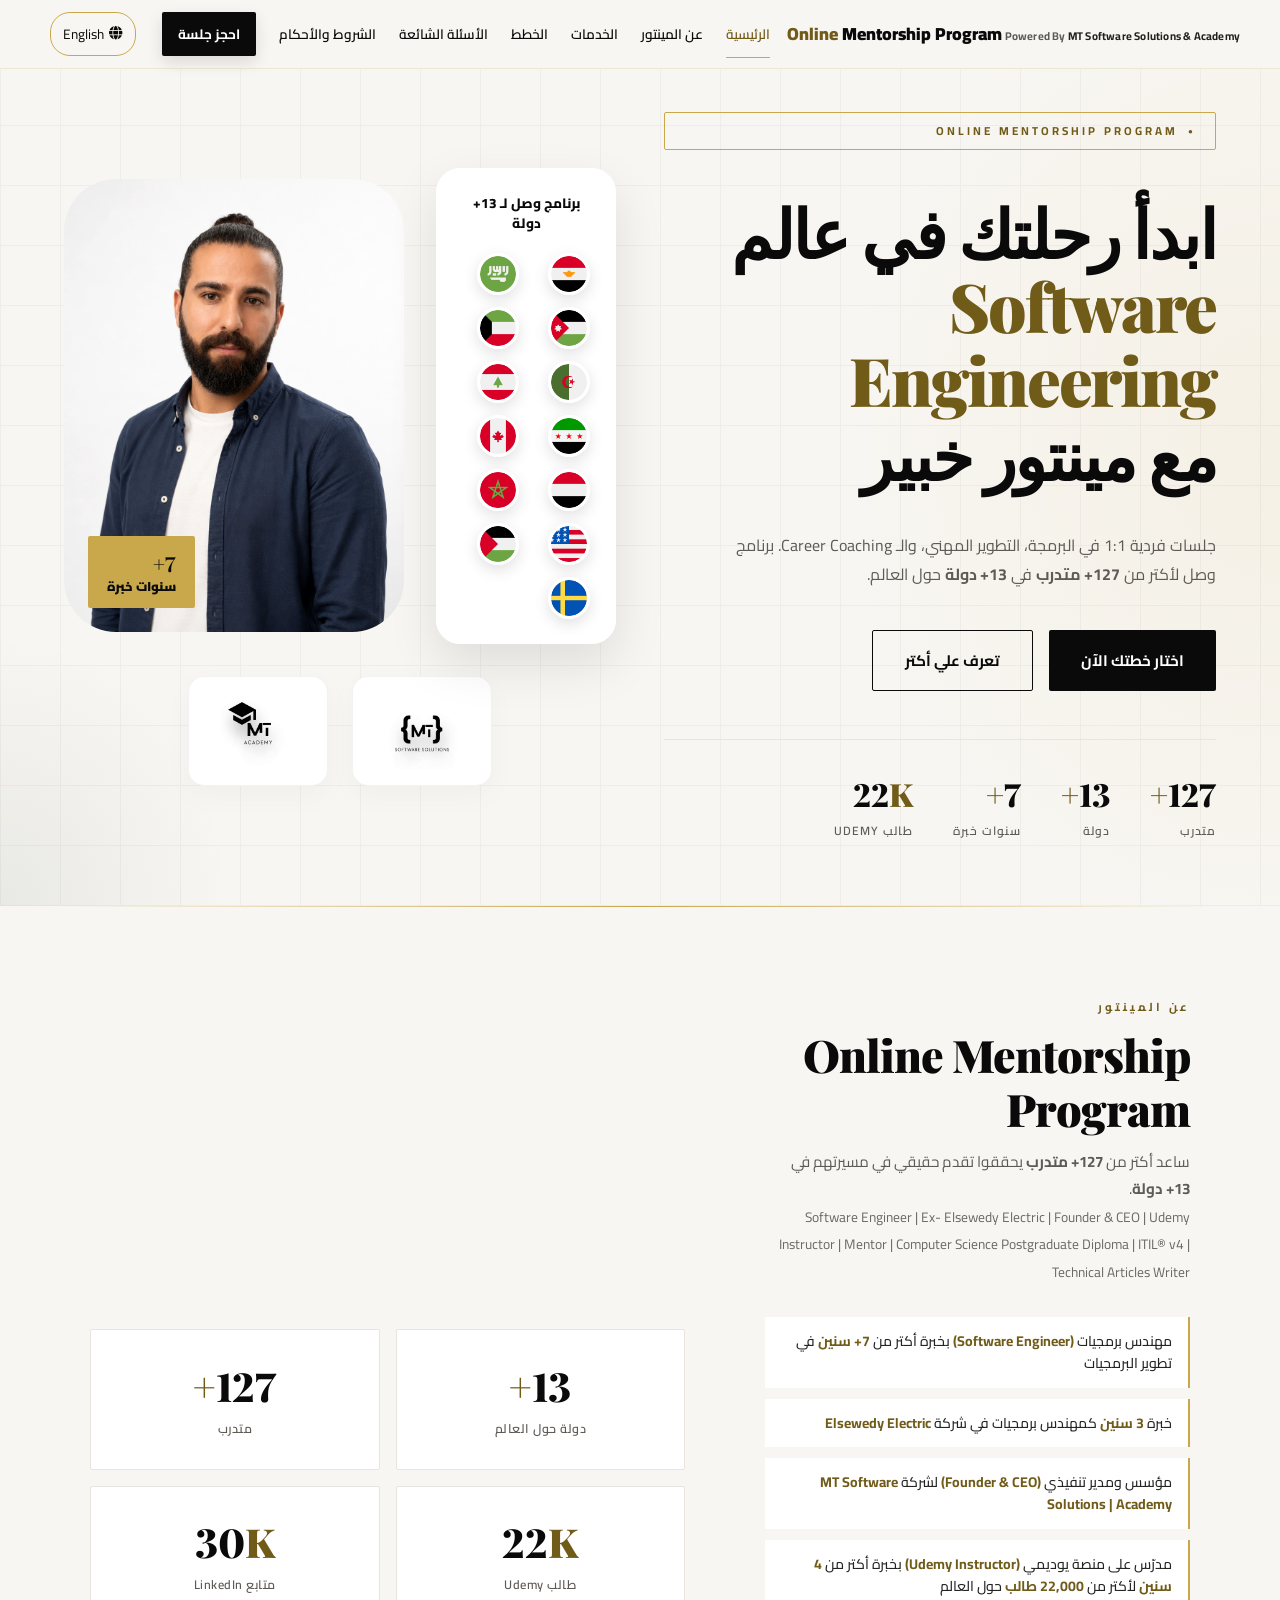
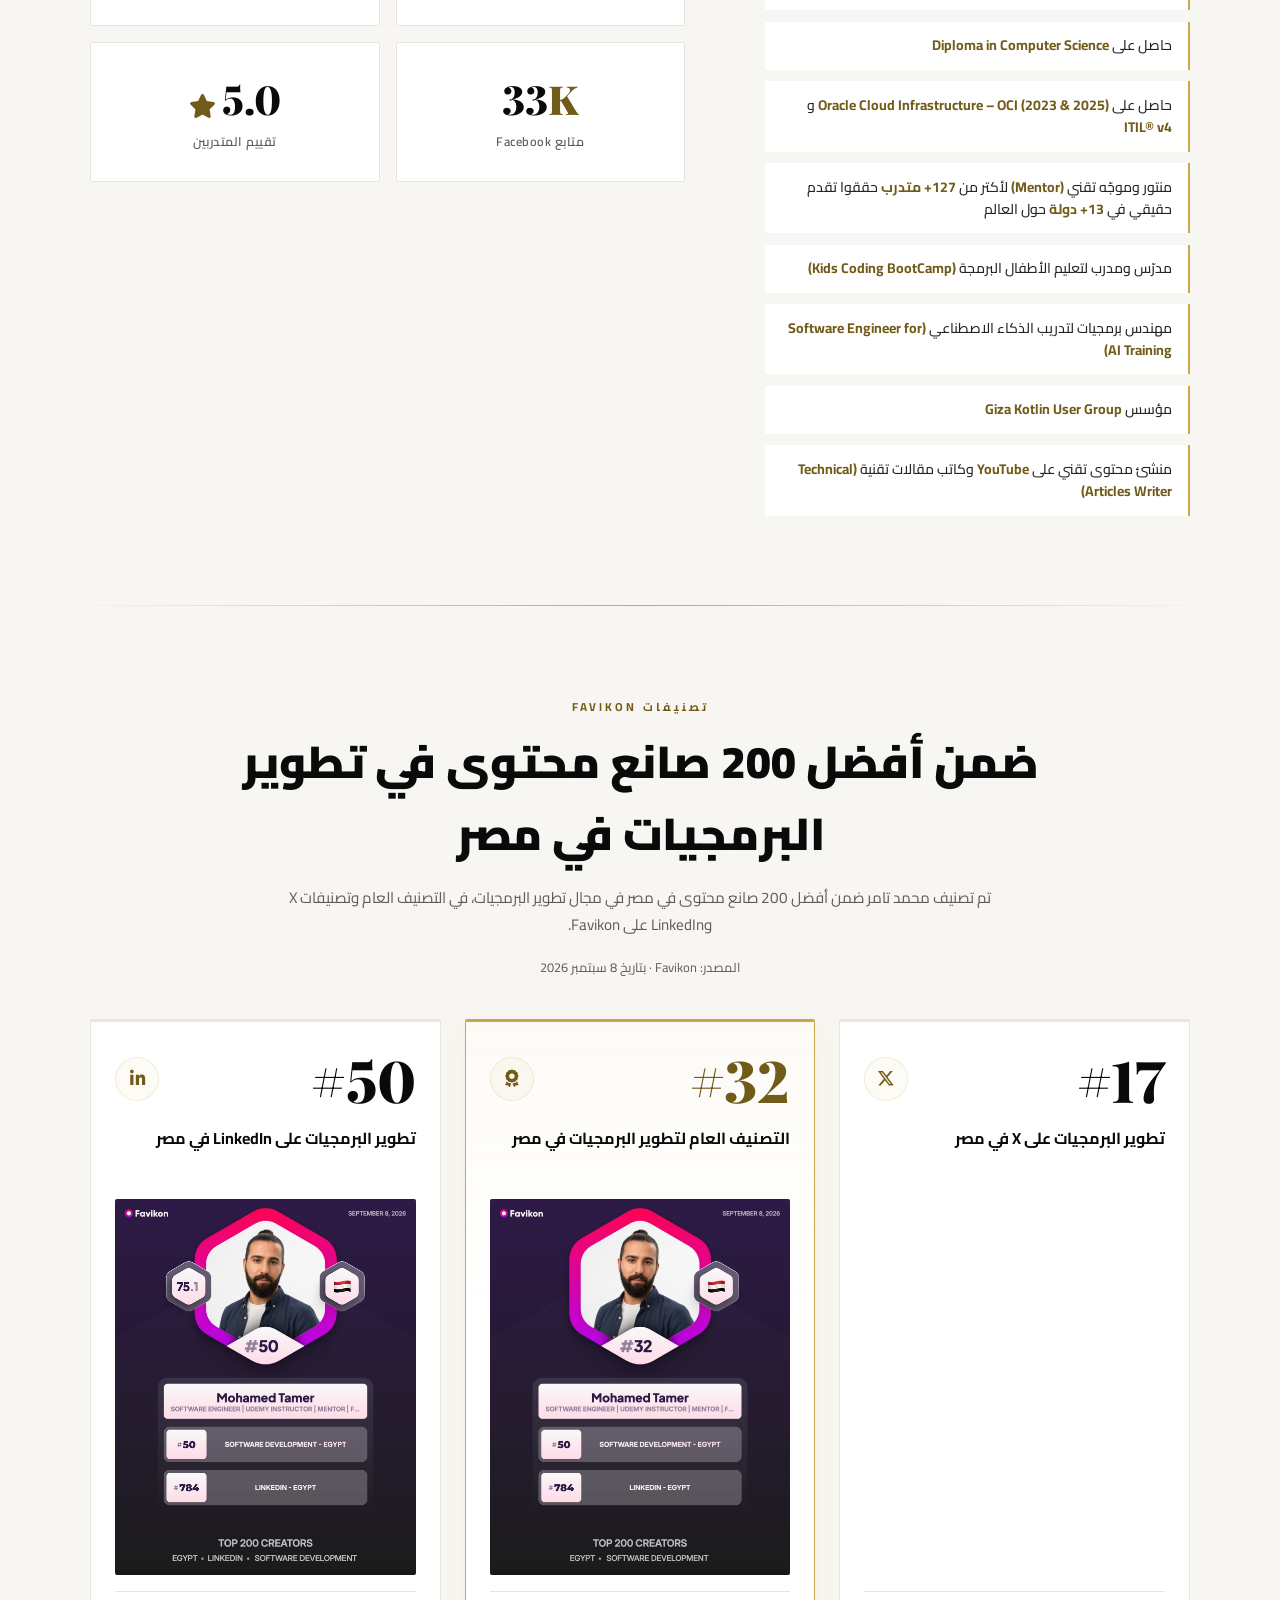
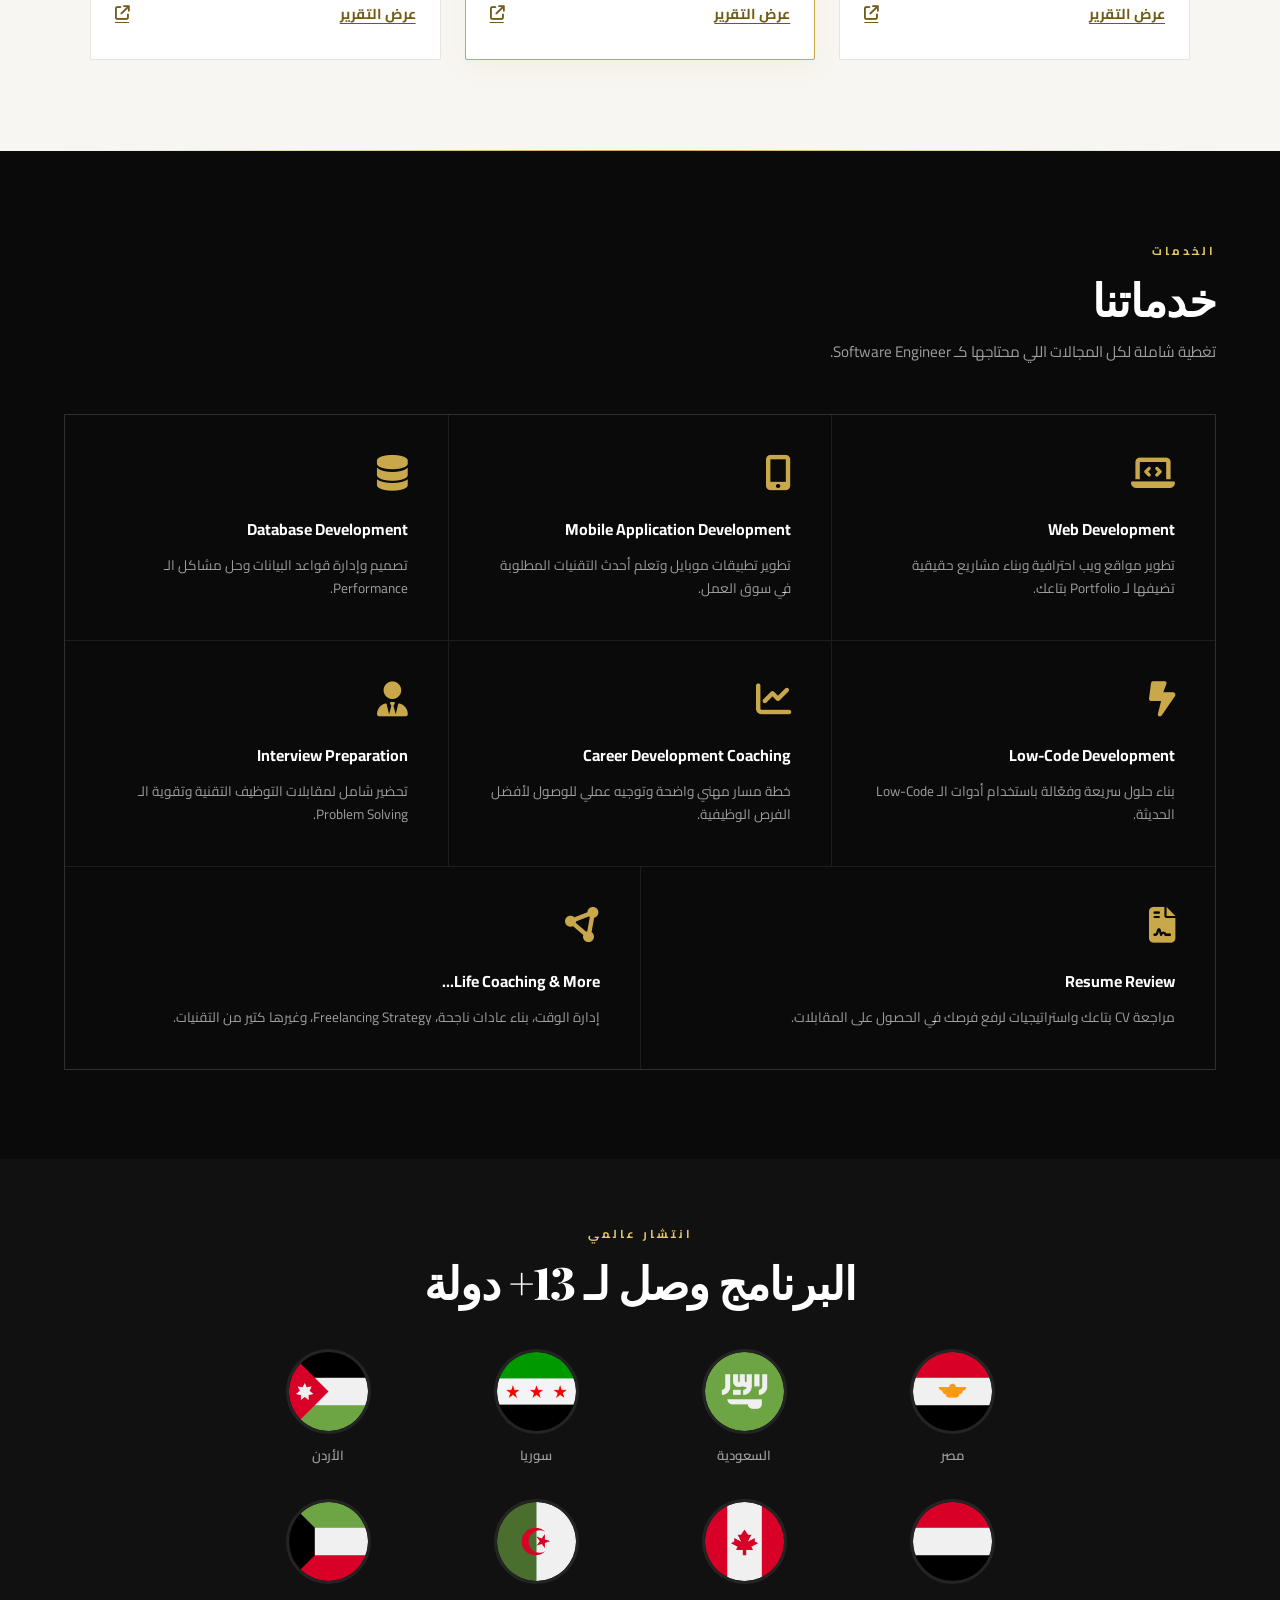
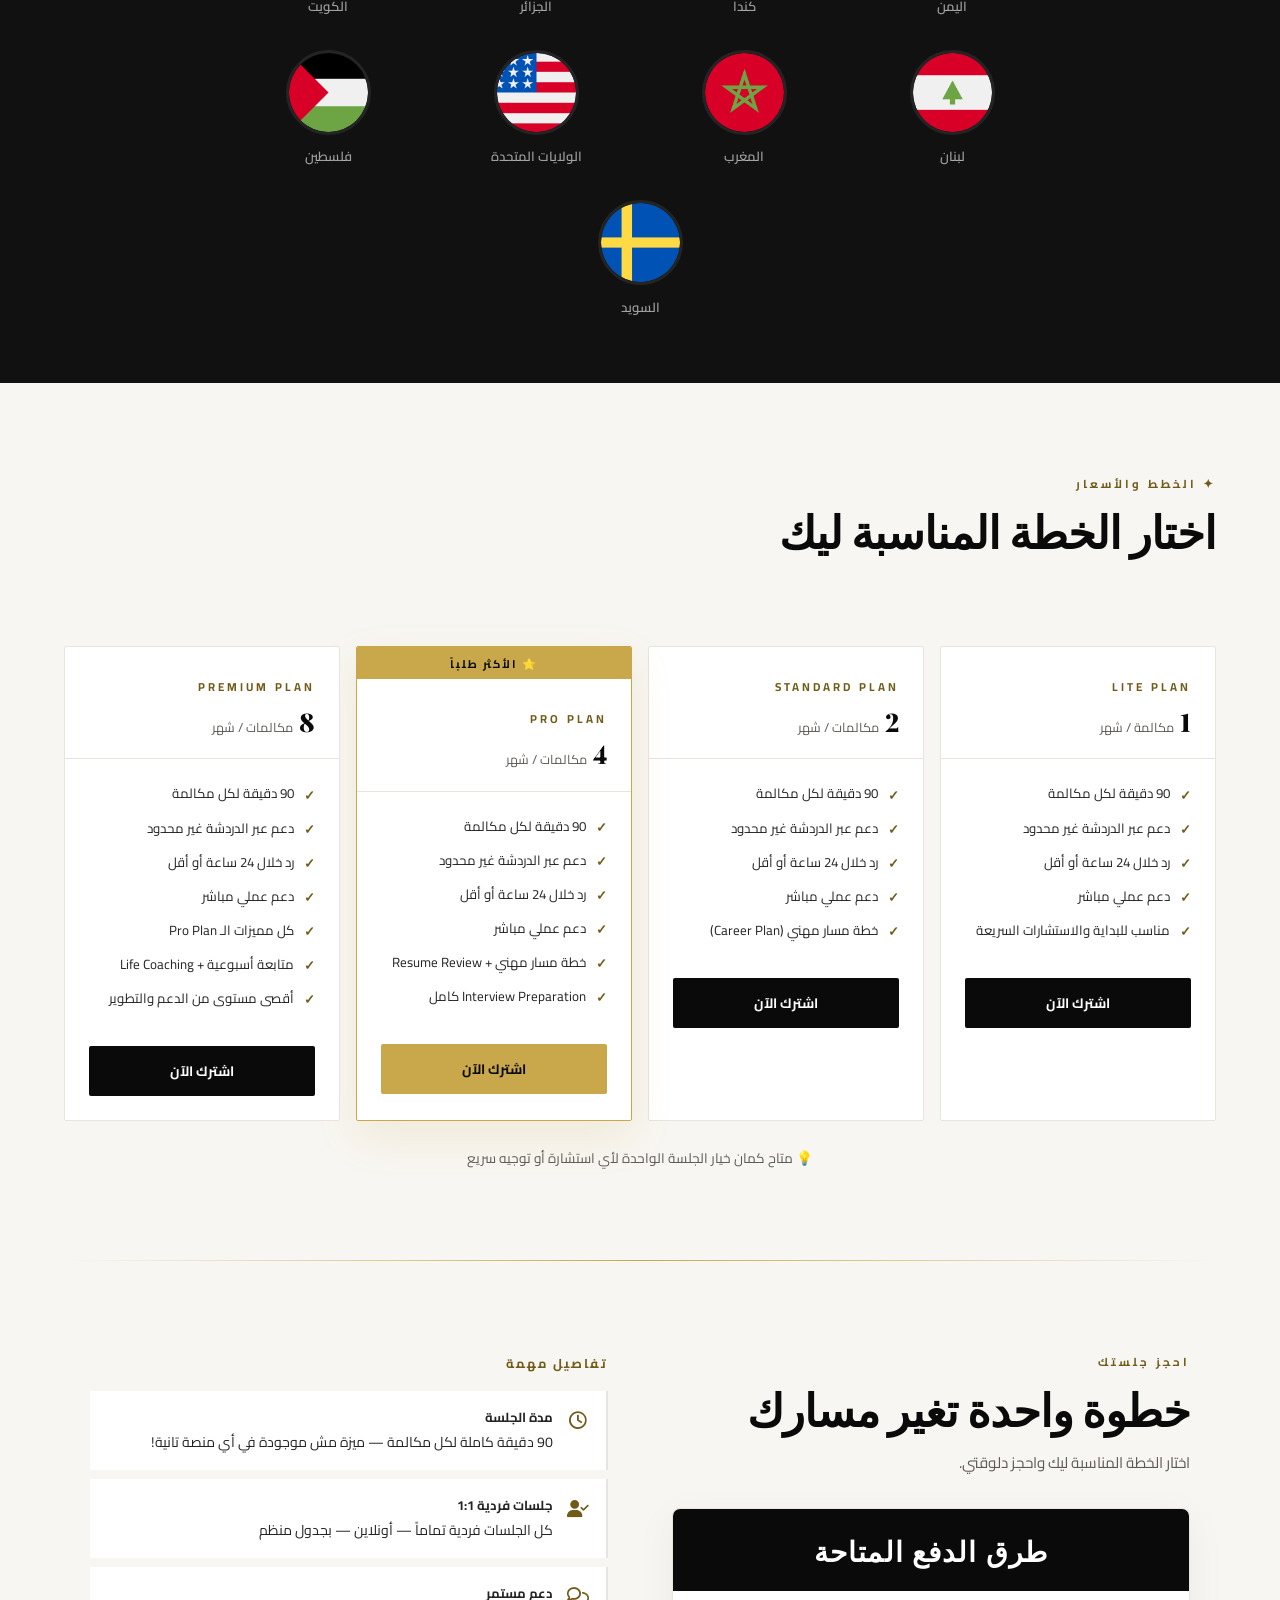
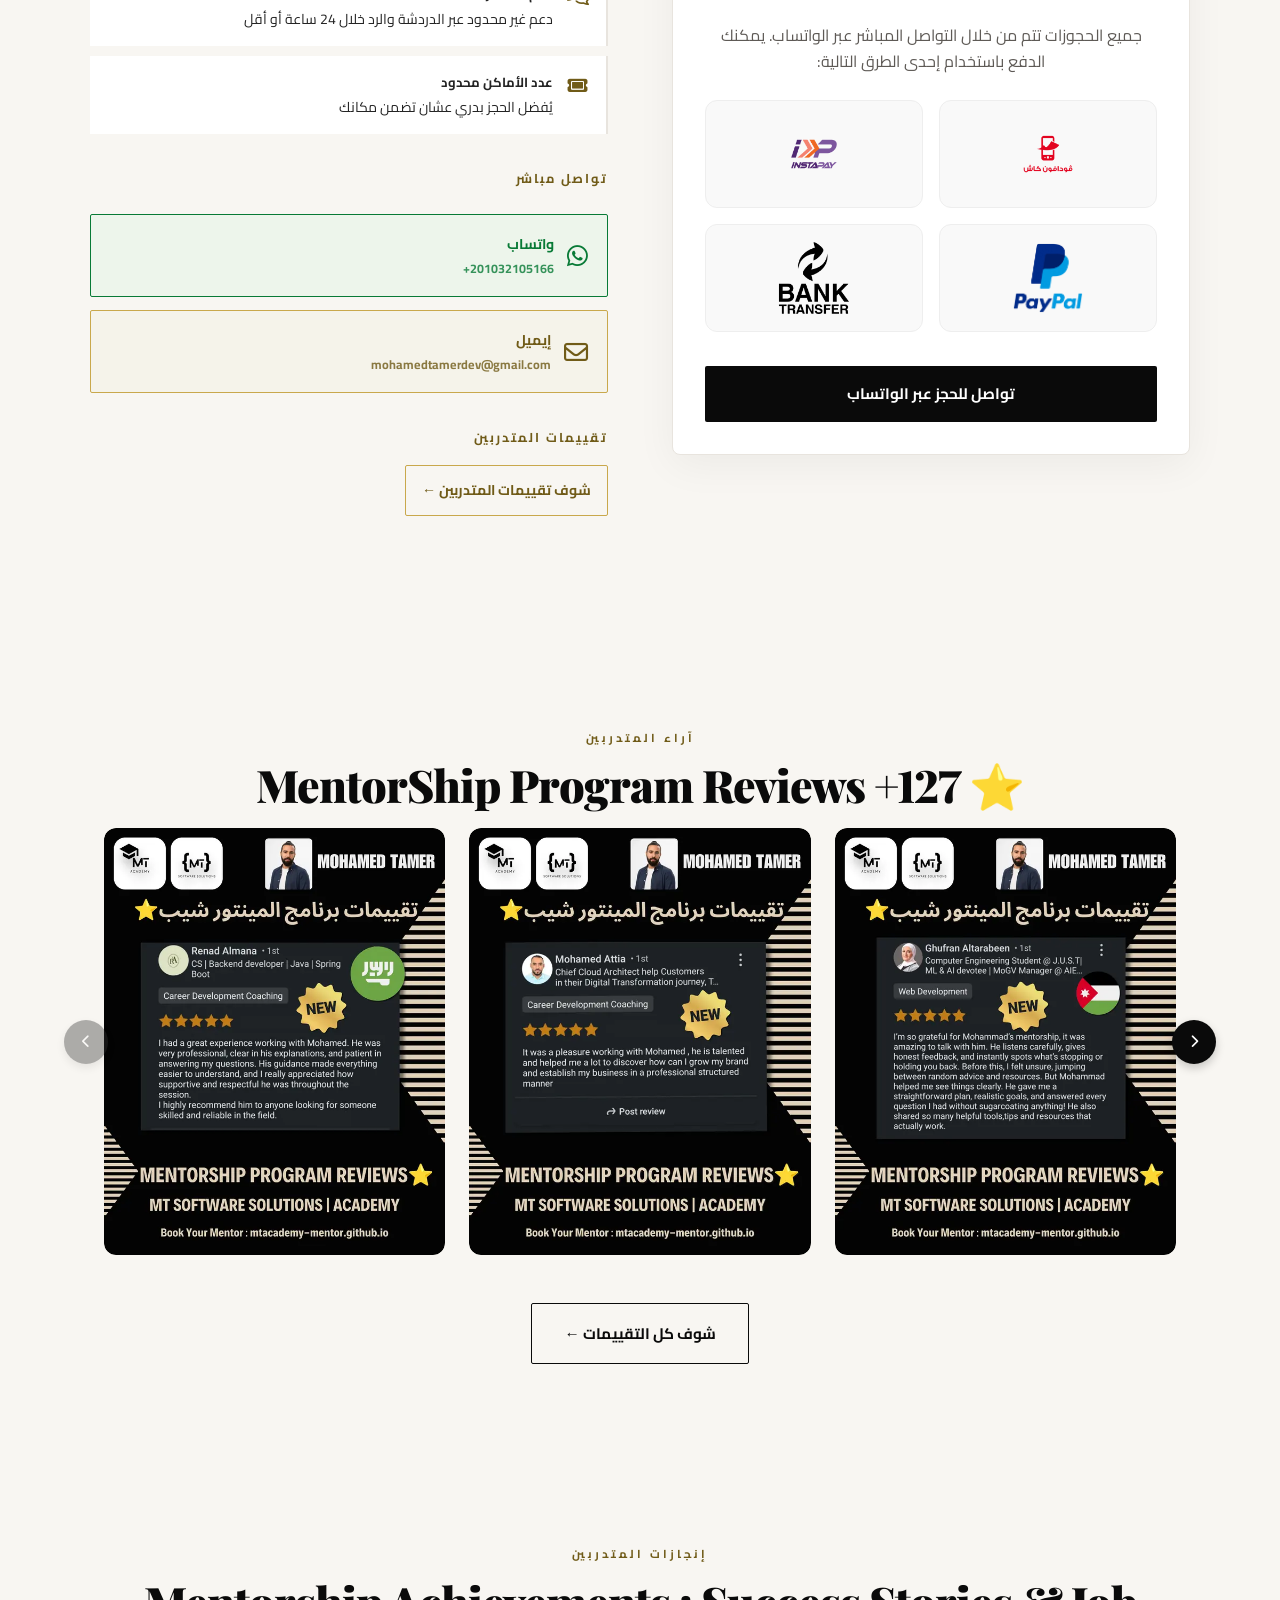
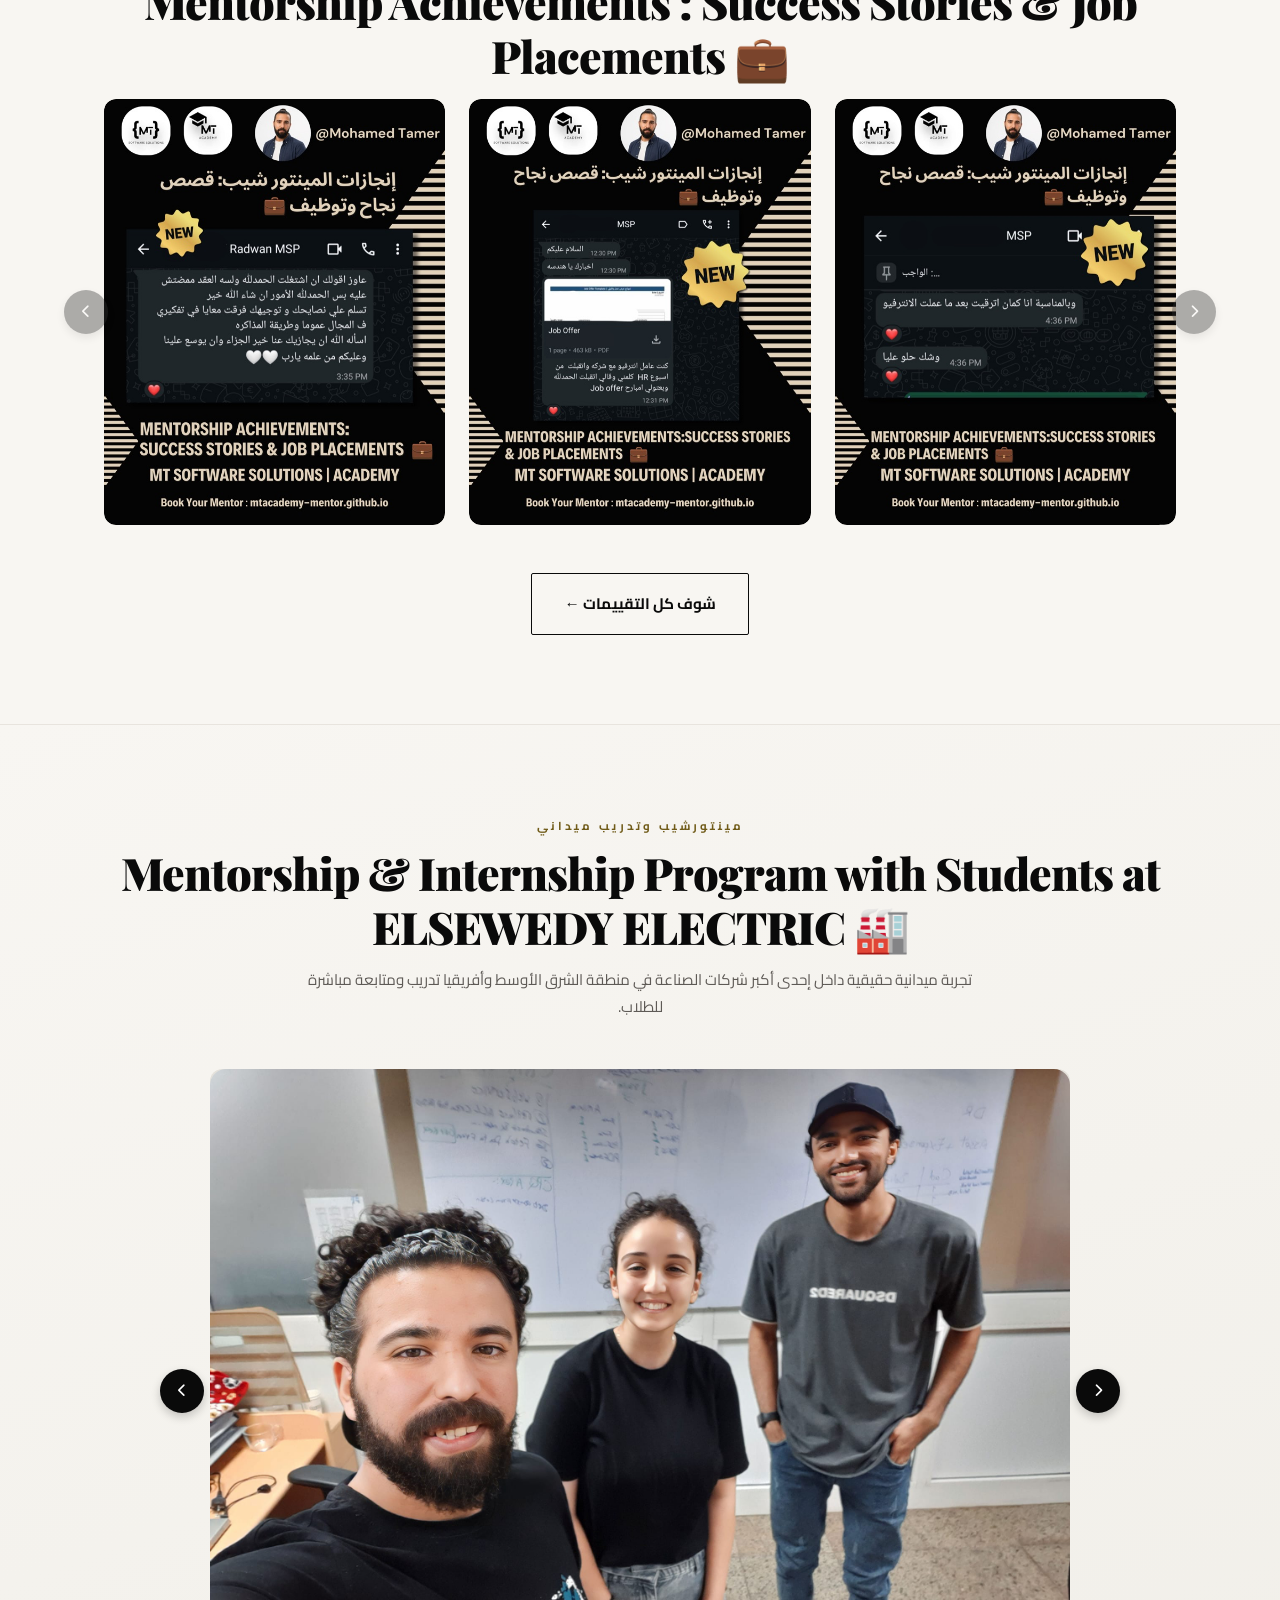
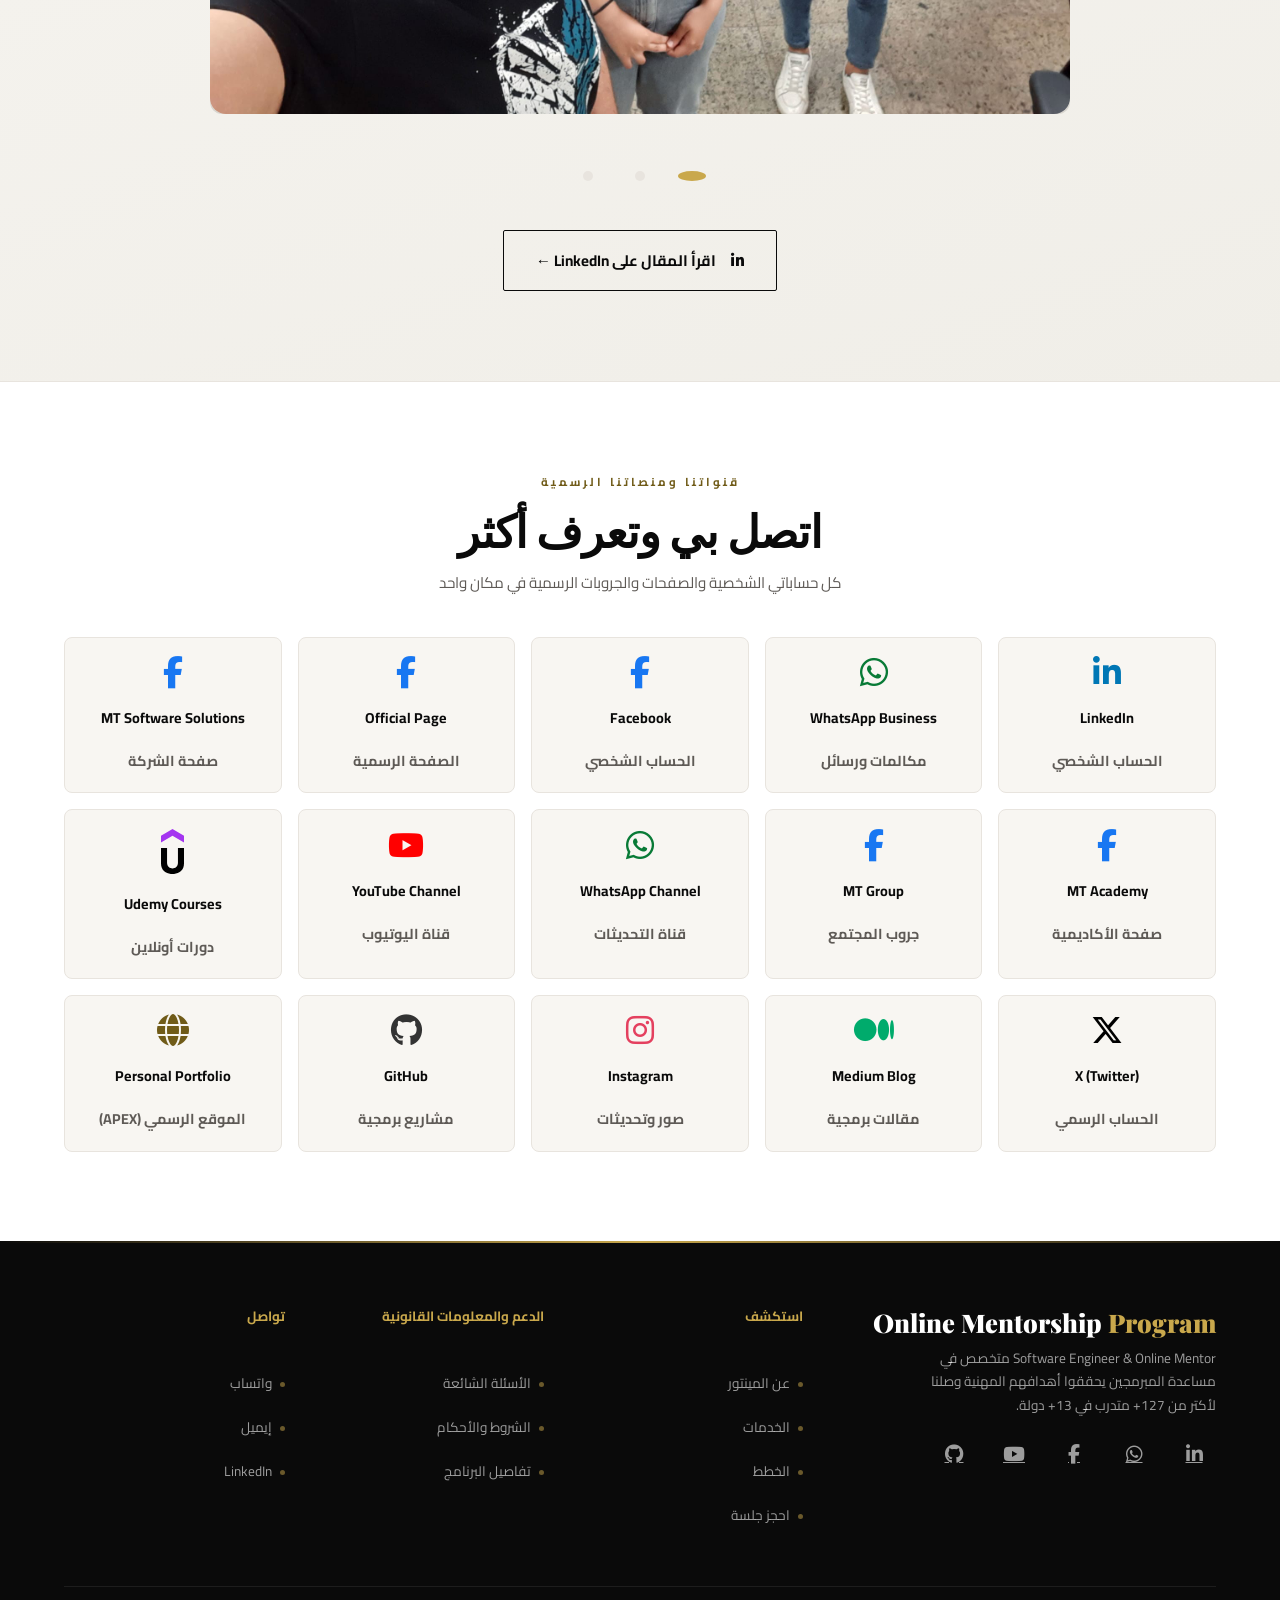
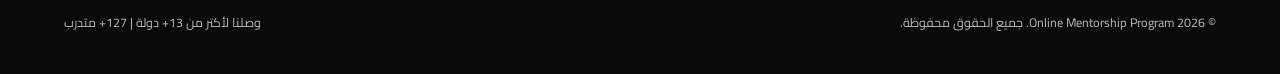
==== index.html @ 3d73ff2e "Add bilingual Favikon rankings section to homepage - Display dated #17 X, #32 overall, and #50 Linke" ====
<!DOCTYPE html>
<html lang="ar" dir="rtl">

<head>
  <meta charset="UTF-8">
  <meta name="viewport" content="width=device-width, initial-scale=1.0">
  <title>Online Mentorship Program Powerd By MT Software Solutions &amp; Academy</title>
  <script>
    (() => {
      try {
        const language = localStorage.getItem('preferredLanguage');
        if (language === 'en' || language === 'ar') {
          document.documentElement.lang = language;
          document.documentElement.dir = language === 'ar' ? 'rtl' : 'ltr';
        }
      } catch (_) { /* The default Arabic interface remains available. */ }
      if (!window.matchMedia('(prefers-reduced-motion: reduce)').matches) {
        document.documentElement.classList.add('motion-enabled');
      }
    })();
  </script>
  <link rel="icon" type="image/x-icon" href="assets/images/MT-Academy.png">
  <link rel="preconnect" href="https://fonts.googleapis.com">
  <link
    href="https://fonts.googleapis.com/css2?family=Cairo:wght@300;400;600;700;900&amp;family=Playfair+Display:ital,wght@0,700;0,900;1,700&amp;display=swap"
    rel="stylesheet">
  <link rel="stylesheet" href="assets/css/style.css">
  <link rel="stylesheet" href="https://cdnjs.cloudflare.com/ajax/libs/font-awesome/6.5.1/css/all.min.css">
</head>

<body>

  <aside class="promo-banner" id="promotion-banner" role="region"
    aria-label="عرض سبتمبر: خصم 35% على برنامج الـ Online Mentorship"
    data-label-ar="عرض سبتمبر: خصم 35% على برنامج الـ Online Mentorship"
    data-label-en="September offer: 35% off the Online Mentorship Program" hidden>
    <div class="promo-banner-inner">
      <div class="promo-offer">
        <div class="promo-deal-badge" aria-hidden="true">
          <strong data-promo-discount-value>35%</strong>
          <span class="lang-ar">خصم</span>
          <span class="lang-en">OFF</span>
        </div>
        <div class="promo-offer-content">
          <span class="promo-campaign-label">
            <i class="fa-solid fa-bolt" aria-hidden="true"></i>
            <span class="lang-ar">عرض سبتمبر لفترة محدودة</span>
            <span class="lang-en">SEPTEMBER LIMITED-TIME OFFER</span>
          </span>
          <span class="promo-journey-label">
            <span class="lang-ar">عرض الـ Online Mentorship</span>
            <span class="lang-en">Online Mentorship Offer</span>
          </span>
          <div class="promo-copy">
            <h2>
              <span class="lang-ar">خصم <bdi class="promo-discount" dir="ltr">35%</bdi> على برنامج الـ Online Mentorship</span>
              <span class="lang-en">Get <bdi class="promo-discount" dir="ltr">35%</bdi> off the Online Mentorship Program</span>
            </h2>
            <p>
              <span class="lang-ar">ابدأ بخطة واضحة وجلسات فردية 1:1 قبل انتهاء سبتمبر.</span>
              <span class="lang-en">Start with a clear plan and private 1:1 sessions before September ends.</span>
            </p>
          </div>
        </div>
      </div>

      <div class="promo-countdown-wrap">
        <p class="promo-countdown-intro">
          <span class="lang-ar">العرض ينتهي خلال</span>
          <span class="lang-en">Offer ends in</span>
        </p>
        <div class="promo-countdown" dir="ltr" aria-hidden="true">
          <span class="promo-time-unit"><bdi data-promo-days>00</bdi><small><span class="lang-ar">يوم</span><span class="lang-en">Days</span></small></span>
          <span class="promo-time-separator" aria-hidden="true">:</span>
          <span class="promo-time-unit"><bdi data-promo-hours>00</bdi><small><span class="lang-ar">ساعة</span><span class="lang-en">Hours</span></small></span>
          <span class="promo-time-separator" aria-hidden="true">:</span>
          <span class="promo-time-unit"><bdi data-promo-minutes>00</bdi><small><span class="lang-ar">دقيقة</span><span class="lang-en">Minutes</span></small></span>
          <span class="promo-time-separator" aria-hidden="true">:</span>
          <span class="promo-time-unit"><bdi data-promo-seconds>00</bdi><small><span class="lang-ar">ثانية</span><span class="lang-en">Seconds</span></small></span>
        </div>
      </div>

      <p class="sr-only">
        <span class="lang-ar">خصم 35% على برنامج الـ Online Mentorship متاح حتى نهاية يوم 30 سبتمبر 2026 بتوقيت القاهرة.</span>
        <span class="lang-en">A 35% discount on the Online Mentorship Program is available through the end of September 30, 2026, Cairo time.</span>
      </p>
      <a class="promo-cta" data-promo-cta href="https://wa.me/201032105166" target="_blank"
        rel="noopener noreferrer" aria-label="احجز بخصم 35% عبر واتساب"
        data-label-ar="احجز بخصم 35% عبر واتساب" data-label-en="Claim the 35% discount on WhatsApp">
        <i class="fa-brands fa-whatsapp" aria-hidden="true"></i>
        <span class="lang-ar">احجز بخصم 35%</span>
        <span class="lang-en">Claim 35% Off</span>
      </a>
    </div>
  </aside>

  <!-- NAV -->
  <nav id="navbar" aria-label="التنقل الرئيسي" data-label-ar="التنقل الرئيسي" data-label-en="Primary navigation">
    <a href="#home" class="nav-logo">
      <div class="nav-logo-text">
        <span class="lang-ar">
          <span class="main-title"><span class="brand-gold">Online</span> <span class="brand-ink">Mentorship
              Program</span></span>
          <span class="sub-title">Powered By <span class="brand-company">MT Software Solutions &amp; Academy</span></span>
        </span>
        <span class="lang-en">
          <span class="main-title"><span class="brand-gold">Online</span> <span class="brand-ink">Mentorship
              Program</span></span>
          <span class="sub-title">Powered By <span class="brand-company">MT Software Solutions &amp; Academy</span></span>
        </span>
      </div>
    </a>
    <button class="menu-btn" id="menu-btn" type="button" aria-label="فتح قائمة التنقل"
      aria-expanded="false" aria-controls="nav-links" data-label-open-ar="فتح قائمة التنقل"
      data-label-open-en="Open navigation menu" data-label-close-ar="إغلاق قائمة التنقل"
      data-label-close-en="Close navigation menu"><i class="fa-solid fa-bars" aria-hidden="true"></i></button>
    <ul class="nav-links" id="nav-links">
      <li><a href="#home" class="active" aria-current="location"><span class="lang-ar">الرئيسية</span><span class="lang-en">Home</span></a></li>
      <li><a href="#about"><span class="lang-ar">عن المينتور</span><span class="lang-en">About</span></a></li>
      <li><a href="#services"><span class="lang-ar">الخدمات</span><span class="lang-en">Services</span></a></li>
      <li><a href="#plans"><span class="lang-ar">الخطط</span><span class="lang-en">Plans</span></a></li>
      <li><a href="faq.html"><span class="lang-ar">الأسئلة الشائعة</span><span class="lang-en">FAQ</span></a></li>
      <li><a href="terms.html"><span class="lang-ar">الشروط والأحكام</span><span class="lang-en">Terms &amp; Conditions</span></a></li>
      <li><a href="#booking" class="nav-book-link"><span class="lang-ar">احجز جلسة</span><span class="lang-en">Book Now</span></a></li>
      <li class="nav-mobile-cta"><a href="https://wa.me/201032105166" target="_blank" rel="noopener noreferrer"><span class="lang-ar">تواصل معايا
            💬</span><span class="lang-en">Get in Touch 💬</span></a></li>
    </ul>
    <button class="lang-switch" id="lang-switch" type="button" aria-label="Switch to English"
      data-label-ar="Switch to English" data-label-en="التبديل إلى العربية">
      <i class="fa-solid fa-globe" aria-hidden="true"></i>
      <span class="lang-ar">English</span>
      <span class="lang-en">العربية</span>
    </button>
    <!-- <a href="https://wa.me/201032105166" target="_blank" rel="noopener noreferrer" class="btn-nav">
      <span class="lang-ar">تواصل معايا</span>
      <span class="lang-en">Get in Touch</span>
    </a> -->
  </nav>

  <main id="main-content" tabindex="-1">
  <!-- HERO -->
  <section class="hero" id="home" aria-labelledby="hero-heading">
    <div class="hero-grid"></div>
    <div class="hero-left">
      <div class="hero-eyebrow">Online Mentorship Program</div>
      <h1 id="hero-heading">
        <span class="hero-title-line hero-title-line-1">
          <span class="lang-ar">ابدأ رحلتك في عالم</span>
          <span class="lang-en">Start Your Journey in</span>
        </span>
        <span class="hero-title-line hero-title-line-2 gold">Software Engineering</span>
        <span class="hero-title-line hero-title-line-3 line2">
          <span class="lang-ar">مع مينتور خبير</span>
          <span class="lang-en">with an Expert Mentor</span>
        </span>
      </h1>
      <p class="hero-desc">
        <span class="lang-ar">جلسات فردية 1:1 في البرمجة، التطوير المهني، والـ Career Coaching. برنامج وصل لأكتر من
          <strong>127+ متدرب</strong> في <strong>13+ دولة</strong> حول العالم.</span>
        <span class="lang-en">1:1 private sessions in programming, career development, and career coaching. A program
          that has reached more than <strong>127+ mentees</strong> in <strong>13+ countries</strong> worldwide.</span>
      </p>
      <div class="hero-btns">
        <button class="btn-primary" type="button" data-scroll-target="plans">
          <span class="lang-ar">اختار خطتك الآن</span>
          <span class="lang-en">Choose Your Plan Now</span>
        </button>
        <button class="btn-outline" type="button" data-scroll-target="about">
          <span class="lang-ar">تعرف علي أكتر</span>
          <span class="lang-en">Learn More</span>
        </button>
      </div>
      <div class="hero-stats">
        <div class="stat">
          <div class="num">127<span>+</span></div>
          <div class="lbl">
            <span class="lang-ar">متدرب</span>
            <span class="lang-en">Mentees</span>
          </div>
        </div>
        <div class="stat">
          <div class="num">13<span>+</span></div>
          <div class="lbl">
            <span class="lang-ar">دولة</span>
            <span class="lang-en">Countries</span>
          </div>
        </div>
        <div class="stat">
          <div class="num">7<span>+</span></div>
          <div class="lbl">
            <span class="lang-ar">سنوات خبرة</span>
            <span class="lang-en">Years of Exp.</span>
          </div>
        </div>
        <div class="stat">
          <div class="num">22K</div>
          <div class="lbl">
            <span class="lang-ar">طالب Udemy</span>
            <span class="lang-en">Udemy Students</span>
          </div>
        </div>
      </div>
    </div>
    <div class="hero-right">
      <div class="photo-countries">
        <span class="badge-label">
          <span class="lang-ar">برنامج وصل لـ 13+ دولة</span>
          <span class="lang-en">Reached 13+ Countries</span>
        </span>
        <div class="flags" aria-hidden="true"><img src="assets/images/countries/egypt.png" alt="" width="512" height="512" class="flag-badge-img"><img
            src="assets/images/countries/saudi-arabia.png" alt="" width="512" height="512" class="flag-badge-img"><img
            src="assets/images/countries/jordan.png" alt="" width="512" height="512" class="flag-badge-img">
          <img src="assets/images/countries/kuwait.png" alt="" width="512" height="512" class="flag-badge-img">
          <img src="assets/images/countries/algeria.png" alt="" width="512" height="512" class="flag-badge-img">
          <img src="assets/images/countries/lebanon.png" alt="" width="512" height="512" class="flag-badge-img">
          <img src="assets/images/countries/Syria.png" alt="" width="512" height="512" class="flag-badge-img">
          <img src="assets/images/countries/canada.png" alt="" width="512" height="512" class="flag-badge-img">
          <img src="assets/images/countries/yemen.png" alt="" width="512" height="512" class="flag-badge-img">
          <img src="assets/images/countries/morocco.png" alt="" width="512" height="512" class="flag-badge-img">
          <img src="assets/images/countries/united-states.png" alt="" width="512" height="512" class="flag-badge-img">
          <img src="assets/images/countries/palestine.png" alt="" width="512" height="512" class="flag-badge-img">
          <img src="assets/images/countries/sweden.png" alt="" width="512" height="512" class="flag-badge-img">
        </div>
      </div>
      <div class="photo-frame">
        <img src="assets/images/Mentor.png" alt="م/ محمد تامر - مهندس برمجيات ومينتور"
          data-alt-ar="م/ محمد تامر - مهندس برمجيات ومينتور"
          data-alt-en="Mohamed Tamer - Software Engineer and Mentor" width="948" height="1659"
          fetchpriority="high" decoding="sync">
        <div class="photo-badge">
          <strong>7+</strong>
          <span class="lang-ar">سنوات خبرة</span>
          <span class="lang-en">Years of Exp.</span>
        </div>
      </div>
      <!-- Company Logos -->
      <div class="company-logos">
        <img src="assets/images/MT-Software-Solutions.png" alt="MT Software Solutions" width="1000" height="1000" class="company-logo">
        <img src="assets/images/MT-Academy.png" alt="MT Academy" width="1000" height="1000" class="company-logo">
      </div>
    </div>
  </section>

  <div class="divider"></div>

  <!-- ABOUT -->
  <section id="about">
    <div class="about-inner">
      <div class="reveal">
        <div class="s-tag">
          <span class="lang-ar">عن المينتور</span>
          <span class="lang-en">About Mentor</span>
        </div>
        <div class="s-title">
          <span class="lang-ar">Online Mentorship <span>Program</span></span>
          <span class="lang-en">Online Mentorship <span>Program</span></span>
        </div>
        <p class="s-sub about-summary">
          <span class="lang-ar">
            ساعد أكتر من <strong>127+ متدرب</strong> يحققوا تقدم حقيقي في مسيرتهم في <strong>13+ دولة</strong>.
            <br>
            <span class="about-role-line">Software Engineer | Ex- Elsewedy Electric | Founder &amp; CEO |
              Udemy Instructor | Mentor |
              Computer Science Postgraduate Diploma | ITIL® v4 | Technical Articles Writer</span>
          </span>
          <span class="lang-en">
            Helped over <strong>127+ mentees</strong> achieve real progress in their careers across <strong>13+
              countries</strong>.
            <br>
            <span class="about-role-line">Software Engineer | Ex- Elsewedy Electric | Founder &amp; CEO |
              Udemy Instructor | Mentor |
              Computer Science Postgraduate Diploma | ITIL® v4 | Technical Articles Writer</span>
          </span>
        </p>
        <div class="about-credentials">
          <div class="cred-item">
            <div class="cred-text">
              <span class="lang-ar">مهندس برمجيات <strong>(Software Engineer)</strong> بخبرة أكتر من <strong>7+
                  سنين</strong> في تطوير البرمجيات</span>
              <span class="lang-en"><strong>Software Engineer</strong> with over <strong>7+ years</strong> of experience
                in software development.</span>
            </div>
          </div>
          <div class="cred-item">
            <div class="cred-text">
              <span class="lang-ar">خبرة <strong>3 سنين</strong> كمهندس برمجيات في شركة <strong>Elsewedy
                  Electric</strong></span>
              <span class="lang-en"><strong>3 years</strong> of experience as a Software Engineer at <strong>Elsewedy
                  Electric</strong>.</span>
            </div>
          </div>
          <div class="cred-item">
            <div class="cred-text">
              <span class="lang-ar">مؤسس ومدير تنفيذي <strong>(Founder &amp; CEO)</strong> لشركة <strong>MT Software
                  Solutions | Academy</strong></span>
              <span class="lang-en"><strong>Founder &amp; CEO</strong> of <strong>MT Software Solutions |
                  Academy</strong>.</span>
            </div>
          </div>
          <div class="cred-item">
            <div class="cred-text">
              <span class="lang-ar">مدرّس على منصة يوديمي <strong>(Udemy Instructor)</strong> بخبرة أكتر من <strong>4
                  سنين</strong> لأكتر من <strong>22,000 طالب</strong> حول العالم</span>
              <span class="lang-en"><strong>Udemy Instructor</strong> with over <strong>4 years</strong> of experience,
                teaching more than <strong>22,000 students</strong> worldwide.</span>
            </div>
          </div>
          <div class="cred-item">
            <div class="cred-text">
              <span class="lang-ar">حاصل على <strong>Diploma in Computer Science</strong></span>
              <span class="lang-en">Holds a <strong>Diploma in Computer Science</strong>.</span>
            </div>
          </div>
          <div class="cred-item">
            <div class="cred-text">
              <span class="lang-ar">حاصل على <strong>Oracle Cloud Infrastructure – OCI (2023 &amp; 2025)</strong> و
                <strong>ITIL® v4</strong></span>
              <span class="lang-en">Certified in <strong>Oracle Cloud Infrastructure – OCI (2023 &amp; 2025)</strong> and
                <strong>ITIL® v4</strong>.</span>
            </div>
          </div>
          <div class="cred-item">
            <div class="cred-text">
              <span class="lang-ar">منتور وموجّه تقني <strong>(Mentor)</strong> لأكتر من <strong>127+ متدرب</strong>
                حققوا تقدم حقيقي في <strong>13+ دولة</strong> حول العالم</span>
              <span class="lang-en"><strong>Technical Mentor</strong> for over <strong>127+ mentees</strong> in
                <strong>13+ countries</strong> worldwide.</span>
            </div>
          </div>
          <div class="cred-item">
            <div class="cred-text">
              <span class="lang-ar">مدرّس ومدرب لتعليم الأطفال البرمجة <strong>(Kids Coding BootCamp)</strong></span>
              <span class="lang-en"><strong>Kids Coding Bootcamp</strong> Instructor and Trainer.</span>
            </div>
          </div>
          <div class="cred-item">
            <div class="cred-text">
              <span class="lang-ar">مهندس برمجيات لتدريب الذكاء الاصطناعي <strong>(Software Engineer for AI
                  Training)</strong></span>
              <span class="lang-en"><strong>Software Engineer for AI Training</strong>.</span>
            </div>
          </div>
          <div class="cred-item">
            <div class="cred-text">
              <span class="lang-ar">مؤسس <strong>Giza Kotlin User Group</strong></span>
              <span class="lang-en">Founder of <strong>Giza Kotlin User Group</strong>.</span>
            </div>
          </div>
          <div class="cred-item">
            <div class="cred-text">
              <span class="lang-ar">منشئ محتوى تقني على <strong>YouTube</strong> وكاتب مقالات تقنية <strong>(Technical
                  Articles Writer)</strong></span>
              <span class="lang-en"><strong>Technical Content Creator</strong> on YouTube and Technical Articles
                Writer.</span>
            </div>
          </div>
        </div>
      </div>
      <div class="about-numbers">
        <div class="abox">
          <div class="abox-num">13<span>+</span></div>
          <div class="abox-label">
            <span class="lang-ar">دولة حول العالم</span>
            <span class="lang-en">Countries</span>
          </div>
        </div>
        <div class="abox">
          <div class="abox-num">127<span>+</span></div>
          <div class="abox-label">
            <span class="lang-ar">متدرب</span>
            <span class="lang-en">Mentees</span>
          </div>
        </div>
        <div class="abox">
          <div class="abox-num">22<span>K</span></div>
          <div class="abox-label">
            <span class="lang-ar">طالب Udemy</span>
            <span class="lang-en">Udemy Students</span>
          </div>
        </div>
        <div class="abox">
          <div class="abox-num">30<span>K</span></div>
          <div class="abox-label">
            <span class="lang-ar">متابع LinkedIn</span>
            <span class="lang-en">LinkedIn Followers</span>
          </div>
        </div>
        <div class="abox">
          <div class="abox-num">33<span>K</span></div>
          <div class="abox-label">
            <span class="lang-ar">متابع Facebook</span>
            <span class="lang-en">Facebook Followers</span>
          </div>
        </div>
        <div class="abox">
          <div class="abox-num">5.0<span class="rating-star"><i aria-hidden="true" class="fa-solid fa-star"></i></span></div>
          <div class="abox-label">
            <span class="lang-ar">تقييم المتدربين</span>
            <span class="lang-en">Mentees Rating</span>
          </div>
        </div>
      </div>
    </div>
  </section>

  <div class="divider"></div>

  <!-- FAVIKON RANKINGS — dated reports, in X / overall / LinkedIn reading order -->
  <section id="favikon-rankings" aria-labelledby="favikon-heading">
    <div class="s-tag">
      <span class="lang-ar">تصنيفات Favikon</span>
      <span class="lang-en">Favikon Rankings</span>
    </div>
    <h2 class="s-title" id="favikon-heading">
      <span class="lang-ar">ضمن أفضل 200 صانع محتوى في تطوير البرمجيات في مصر</span>
      <span class="lang-en">Among Egypt’s Top 200 Software Development Creators</span>
    </h2>
    <p class="s-sub">
      <span class="lang-ar">تم تصنيف محمد تامر ضمن أفضل 200 صانع محتوى في مصر في مجال تطوير البرمجيات، في التصنيف العام وتصنيفات <bdi dir="ltr">X</bdi> و<bdi dir="ltr">LinkedIn</bdi> على Favikon.</span>
      <span class="lang-en">Mohamed Tamer is featured among Favikon’s Top 200 Software Development Creators in Egypt, across the overall, X, and LinkedIn rankings.</span>
    </p>
    <p class="favikon-source">
      <span class="lang-ar">المصدر: Favikon · بتاريخ </span>
      <span class="lang-en">Source: Favikon · As of </span>
      <time datetime="2026-09-08"><span class="lang-ar">8 سبتمبر 2026</span><span class="lang-en">September 8, 2026</span></time>
    </p>

    <div class="favikon-grid">
      <article class="favikon-card" aria-labelledby="favikon-x-heading">
        <div class="favikon-rank-row">
          <bdi class="favikon-rank" dir="ltr">#17</bdi>
          <i class="fa-brands fa-x-twitter favikon-category-icon" aria-hidden="true"></i>
        </div>
        <h3 class="favikon-card-heading" id="favikon-x-heading">
          <span class="lang-ar">تطوير البرمجيات على <bdi dir="ltr">X</bdi> في مصر</span>
          <span class="lang-en">Software Development on X in Egypt</span>
        </h3>
        <img class="favikon-report" src="assets/images/favikon/mohamed-tamer-x-egypt-rank-17.png"
          width="1200" height="1500" loading="lazy" decoding="async"
          alt="تقرير Favikon لمحمد تامر: المرتبة 17 في تطوير البرمجيات على X في مصر، بتاريخ 8 سبتمبر 2026"
          data-alt-ar="تقرير Favikon لمحمد تامر: المرتبة 17 في تطوير البرمجيات على X في مصر، بتاريخ 8 سبتمبر 2026"
          data-alt-en="Favikon report for Mohamed Tamer: #17 in Software Development on X in Egypt, September 8, 2026">
        <a class="favikon-report-link" href="assets/images/favikon/mohamed-tamer-x-egypt-rank-17.png"
          target="_blank" rel="noopener noreferrer"
          aria-label="عرض التقرير: المرتبة 17 في تطوير البرمجيات على X في مصر (يفتح في علامة تبويب جديدة)"
          data-label-ar="عرض التقرير: المرتبة 17 في تطوير البرمجيات على X في مصر (يفتح في علامة تبويب جديدة)"
          data-label-en="View report: #17 in Software Development on X in Egypt (opens in a new tab)">
          <span class="lang-ar">عرض التقرير</span><span class="lang-en">View report</span>
          <i class="fa-solid fa-arrow-up-right-from-square" aria-hidden="true"></i>
        </a>
      </article>

      <article class="favikon-card favikon-card-overall" aria-labelledby="favikon-overall-heading">
        <div class="favikon-rank-row">
          <bdi class="favikon-rank" dir="ltr">#32</bdi>
          <i class="fa-solid fa-award favikon-category-icon" aria-hidden="true"></i>
        </div>
        <h3 class="favikon-card-heading" id="favikon-overall-heading">
          <span class="lang-ar">التصنيف العام لتطوير البرمجيات في مصر</span>
          <span class="lang-en">Overall Software Development in Egypt</span>
        </h3>
        <img class="favikon-report" src="assets/images/favikon/mohamed-tamer-overall-egypt-rank-32.png"
          width="1200" height="1500" loading="lazy" decoding="async"
          alt="تقرير Favikon لمحمد تامر: المرتبة 32 ضمن أفضل 200 صانع محتوى في التصنيف العام لتطوير البرمجيات في مصر، بتاريخ 8 سبتمبر 2026"
          data-alt-ar="تقرير Favikon لمحمد تامر: المرتبة 32 ضمن أفضل 200 صانع محتوى في التصنيف العام لتطوير البرمجيات في مصر، بتاريخ 8 سبتمبر 2026"
          data-alt-en="Favikon report for Mohamed Tamer: #32 among the Top 200 overall Software Development creators in Egypt, September 8, 2026">
        <a class="favikon-report-link" href="assets/images/favikon/mohamed-tamer-overall-egypt-rank-32.png"
          target="_blank" rel="noopener noreferrer"
          aria-label="عرض التقرير: المرتبة 32 في التصنيف العام لتطوير البرمجيات في مصر (يفتح في علامة تبويب جديدة)"
          data-label-ar="عرض التقرير: المرتبة 32 في التصنيف العام لتطوير البرمجيات في مصر (يفتح في علامة تبويب جديدة)"
          data-label-en="View report: #32 in the overall Software Development ranking in Egypt (opens in a new tab)">
          <span class="lang-ar">عرض التقرير</span><span class="lang-en">View report</span>
          <i class="fa-solid fa-arrow-up-right-from-square" aria-hidden="true"></i>
        </a>
      </article>

      <article class="favikon-card" aria-labelledby="favikon-linkedin-heading">
        <div class="favikon-rank-row">
          <bdi class="favikon-rank" dir="ltr">#50</bdi>
          <i class="fa-brands fa-linkedin-in favikon-category-icon" aria-hidden="true"></i>
        </div>
        <h3 class="favikon-card-heading" id="favikon-linkedin-heading">
          <span class="lang-ar">تطوير البرمجيات على <bdi dir="ltr">LinkedIn</bdi> في مصر</span>
          <span class="lang-en">Software Development on LinkedIn in Egypt</span>
        </h3>
        <img class="favikon-report" src="assets/images/favikon/mohamed-tamer-linkedin-egypt-rank-50.png"
          width="1200" height="1500" loading="lazy" decoding="async"
          alt="تقرير Favikon لمحمد تامر: المرتبة 50 في تطوير البرمجيات على LinkedIn في مصر، بتاريخ 8 سبتمبر 2026"
          data-alt-ar="تقرير Favikon لمحمد تامر: المرتبة 50 في تطوير البرمجيات على LinkedIn في مصر، بتاريخ 8 سبتمبر 2026"
          data-alt-en="Favikon report for Mohamed Tamer: #50 in Software Development on LinkedIn in Egypt, September 8, 2026">
        <a class="favikon-report-link" href="assets/images/favikon/mohamed-tamer-linkedin-egypt-rank-50.png"
          target="_blank" rel="noopener noreferrer"
          aria-label="عرض التقرير: المرتبة 50 في تطوير البرمجيات على LinkedIn في مصر (يفتح في علامة تبويب جديدة)"
          data-label-ar="عرض التقرير: المرتبة 50 في تطوير البرمجيات على LinkedIn في مصر (يفتح في علامة تبويب جديدة)"
          data-label-en="View report: #50 in Software Development on LinkedIn in Egypt (opens in a new tab)">
          <span class="lang-ar">عرض التقرير</span><span class="lang-en">View report</span>
          <i class="fa-solid fa-arrow-up-right-from-square" aria-hidden="true"></i>
        </a>
      </article>
    </div>
  </section>

  <div class="divider"></div>

  <!-- SERVICES -->
  <section id="services" class="services-section">
    <div class="s-tag">
      <span class="lang-ar">الخدمات</span>
      <span class="lang-en">Services</span>
    </div>
    <div class="s-title"><span class="lang-ar">خدماتنا</span><span class="lang-en">Our Services</span></div>
    <p class="s-sub">
      <span class="lang-ar">تغطية شاملة لكل المجالات اللي محتاجها كـ Software Engineer.</span>
      <span class="lang-en">Comprehensive coverage for every field you need as a Software Engineer.</span>
    </p>
    <div class="services-grid">
      <div class="srv">
        <i aria-hidden="true" class="fa-solid fa-laptop-code srv-icon"></i>
        <h3>Web Development</h3>
        <p>
          <span class="lang-ar">تطوير مواقع ويب احترافية وبناء مشاريع حقيقية تضيفها لـ Portfolio بتاعك.</span>
          <span class="lang-en">Develop professional websites and build real projects to add to your Portfolio.</span>
        </p>
      </div>
      <div class="srv">
        <i aria-hidden="true" class="fa-solid fa-mobile-screen-button srv-icon"></i>
        <h3>Mobile Application Development</h3>
        <p>
          <span class="lang-ar">تطوير تطبيقات موبايل وتعلم أحدث التقنيات المطلوبة في سوق العمل.</span>
          <span class="lang-en">Develop mobile applications and learn the latest technologies required in the job
            market.</span>
        </p>
      </div>
      <div class="srv">
        <i aria-hidden="true" class="fa-solid fa-database srv-icon"></i>
        <h3>Database Development</h3>
        <p>
          <span class="lang-ar">تصميم وإدارة قواعد البيانات وحل مشاكل الـ Performance.</span>
          <span class="lang-en">Design and manage databases and solve performance issues.</span>
        </p>
      </div>
      <div class="srv">
        <i aria-hidden="true" class="fa-solid fa-bolt-lightning srv-icon"></i>
        <h3>Low-Code Development</h3>
        <p>
          <span class="lang-ar">بناء حلول سريعة وفعّالة باستخدام أدوات الـ Low-Code الحديثة.</span>
          <span class="lang-en">Build fast and efficient solutions using modern Low-Code tools.</span>
        </p>
      </div>
      <div class="srv">
        <i aria-hidden="true" class="fa-solid fa-chart-line srv-icon"></i>
        <h3>Career Development Coaching</h3>
        <p>
          <span class="lang-ar">خطة مسار مهني واضحة وتوجيه عملي للوصول لأفضل الفرص الوظيفية.</span>
          <span class="lang-en">Clear career path planning and practical guidance to reach the best job
            opportunities.</span>
        </p>
      </div>
      <div class="srv">
        <i aria-hidden="true" class="fa-solid fa-user-tie srv-icon"></i>
        <h3>Interview Preparation</h3>
        <p>
          <span class="lang-ar">تحضير شامل لمقابلات التوظيف التقنية وتقوية الـ Problem Solving.</span>
          <span class="lang-en">Comprehensive preparation for technical job interviews and strengthening Problem Solving
            skills.</span>
        </p>
      </div>
      <div class="srv">
        <i aria-hidden="true" class="fa-solid fa-file-contract srv-icon"></i>
        <h3>Resume Review</h3>
        <p>
          <span class="lang-ar">مراجعة CV بتاعك واستراتيجيات لرفع فرصك في الحصول على المقابلات.</span>
          <span class="lang-en">Reviewing your CV and providing strategies to increase your chances of landing
            interviews.</span>
        </p>
      </div>
      <div class="srv">
        <i aria-hidden="true" class="fa-solid fa-circle-nodes srv-icon"></i>
        <h3>Life Coaching &amp; More...</h3>
        <p>
          <span class="lang-ar">إدارة الوقت، بناء عادات ناجحة، Freelancing Strategy، وغيرها كتير من التقنيات.</span>
          <span class="lang-en">Time management, building successful habits, freelancing strategy, and much more.</span>
        </p>
      </div>
    </div>
  </section>

  <!-- COUNTRIES -->
  <section class="countries-section">
    <div class="s-tag">
      <span class="lang-ar">انتشار عالمي</span>
      <span class="lang-en">Global Reach</span>
    </div>
    <div class="s-title">
      <span class="lang-ar">البرنامج وصل لـ 13+ دولة</span>
      <span class="lang-en">Program reached 13+ countries</span>
    </div>
    <div class="countries-track">
      <div class="country-pill"><img src="/assets/images/countries/egypt.png" alt="" loading="lazy" decoding="async" width="512" height="512" class="flag-img"><span><span
            class="lang-ar">مصر</span><span class="lang-en">Egypt</span></span>
      </div>
      <div class="country-pill"><img src="/assets/images/countries/saudi-arabia.png" alt=""
          loading="lazy" decoding="async" width="512" height="512" class="flag-img"><span><span class="lang-ar">السعودية</span><span class="lang-en">Saudi
            Arabia</span></span></div>
      <div class="country-pill"><img src="/assets/images/countries/Syria.png" alt="" loading="lazy" decoding="async" width="512" height="512" class="flag-img"><span><span
            class="lang-ar">سوريا</span><span class="lang-en">Syria</span></span>
      </div>
      <div class="country-pill"><img src="/assets/images/countries/jordan.png" alt="" loading="lazy" decoding="async" width="512" height="512" class="flag-img"><span><span
            class="lang-ar">الأردن</span><span class="lang-en">Jordan</span></span></div>
      <div class="country-pill"><img src="/assets/images/countries/yemen.png" alt="" loading="lazy" decoding="async" width="512" height="512" class="flag-img"><span><span
            class="lang-ar">اليمن</span><span class="lang-en">Yemen</span></span>
      </div>
      <div class="country-pill"><img src="/assets/images/countries/canada.png" alt="" loading="lazy" decoding="async" width="512" height="512" class="flag-img"><span><span
            class="lang-ar">كندا</span><span class="lang-en">Canada</span></span>
      </div>
      <div class="country-pill"><img src="/assets/images/countries/algeria.png" alt=""
          loading="lazy" decoding="async" width="512" height="512" class="flag-img"><span><span class="lang-ar">الجزائر</span><span class="lang-en">Algeria</span></span></div>
      <div class="country-pill"><img src="/assets/images/countries/kuwait.png" alt="" loading="lazy" decoding="async" width="512" height="512" class="flag-img"><span><span
            class="lang-ar">الكويت</span><span class="lang-en">Kuwait</span></span></div>
      <div class="country-pill"><img src="/assets/images/countries/lebanon.png" alt="" loading="lazy" decoding="async" width="512" height="512" class="flag-img"><span><span
            class="lang-ar">لبنان</span><span class="lang-en">Lebanon</span></span></div>
      <div class="country-pill"><img src="/assets/images/countries/morocco.png" alt=""
          loading="lazy" decoding="async" width="512" height="512" class="flag-img"><span><span class="lang-ar">المغرب</span><span class="lang-en">Morocco</span></span></div>
      <div class="country-pill"><img src="/assets/images/countries/united-states.png" alt=""
          loading="lazy" decoding="async" width="512" height="512" class="flag-img"><span><span class="lang-ar">الولايات المتحدة</span><span class="lang-en">United
            States</span></span></div>
      <div class="country-pill"><img src="/assets/images/countries/palestine.png" alt=""
          loading="lazy" decoding="async" width="512" height="512" class="flag-img"><span><span class="lang-ar">فلسطين</span><span class="lang-en">Palestine</span></span></div>
      <div class="country-pill"><img src="/assets/images/countries/sweden.png" alt="" loading="lazy" decoding="async" width="512" height="512" class="flag-img"><span><span
            class="lang-ar">السويد</span><span class="lang-en">Sweden</span></span></div>

    </div>
  </section>

  <!-- PLANS -->
  <section id="plans">
    <div class="s-tag">
      <span class="lang-ar">✦ الخطط والأسعار</span>
      <span class="lang-en">✦ Plans &amp; Pricing</span>
    </div>
    <div class="s-title">
      <span class="lang-ar">اختار الخطة المناسبة ليك</span>
      <span class="lang-en">Choose the right plan for you</span>
    </div>
    <p class="s-sub">
      <span class="lang-ar">4 خطط مختلفة حسب مستواك واحتياجاتك — كل جلسة 90 دقيقة!</span>
      <span class="lang-en">4 different plans depending on your level and needs — each session is 90 minutes!</span>
    </p>
    <div class="plans-promotion-callout" data-promo-callout role="note" hidden>
      <span class="plans-promotion-badge" data-promo-discount-value aria-hidden="true">35%</span>
      <span class="lang-ar">خصم 35% على برنامج الـ Online Mentorship حتى نهاية سبتمبر</span>
      <span class="lang-en">35% off the Online Mentorship Program through the end of September</span>
    </div>
    <div class="plans-grid">
      <!-- Lite -->
      <div class="plan">
        <div class="plan-head">
          <div class="plan-name">Lite Plan</div>
          <div class="plan-calls">1 <span class="lang-ar">مكالمة / شهر</span><span class="lang-en">Session /
              month</span></div>
        </div>
        <div class="plan-body">
          <div class="plan-feature">
            <span class="lang-ar">90 دقيقة لكل مكالمة</span>
            <span class="lang-en">90 minutes per session</span>
          </div>
          <div class="plan-feature">
            <span class="lang-ar">دعم عبر الدردشة غير محدود</span>
            <span class="lang-en">Unlimited chat support</span>
          </div>
          <div class="plan-feature">
            <span class="lang-ar">رد خلال 24 ساعة أو أقل</span>
            <span class="lang-en">Response within 24 hours</span>
          </div>
          <div class="plan-feature">
            <span class="lang-ar">دعم عملي مباشر</span>
            <span class="lang-en">Direct practical support</span>
          </div>
          <div class="plan-feature">
            <span class="lang-ar">مناسب للبداية والاستشارات السريعة</span>
            <span class="lang-en">Suitable for starting &amp; quick consulting</span>
          </div>
        </div>
        <a href="https://wa.me/201032105166?text=أهلاً م/ محمد، عايز أعرف تفاصيل الـ Lite Plan" target="_blank" rel="noopener noreferrer"
          class="plan-cta">
          <span class="lang-ar">اشترك الآن</span>
          <span class="lang-en">Subscribe Now</span>
        </a>
      </div>
      <!-- Standard -->
      <div class="plan">
        <div class="plan-head">
          <div class="plan-name">Standard Plan</div>
          <div class="plan-calls">2 <span class="lang-ar">مكالمات / شهر</span><span class="lang-en">Sessions /
              month</span></div>
        </div>
        <div class="plan-body">
          <div class="plan-feature">
            <span class="lang-ar">90 دقيقة لكل مكالمة</span>
            <span class="lang-en">90 minutes per session</span>
          </div>
          <div class="plan-feature">
            <span class="lang-ar">دعم عبر الدردشة غير محدود</span>
            <span class="lang-en">Unlimited chat support</span>
          </div>
          <div class="plan-feature">
            <span class="lang-ar">رد خلال 24 ساعة أو أقل</span>
            <span class="lang-en">Response within 24 hours</span>
          </div>
          <div class="plan-feature">
            <span class="lang-ar">دعم عملي مباشر</span>
            <span class="lang-en">Direct practical support</span>
          </div>
          <div class="plan-feature">
            <span class="lang-ar">خطة مسار مهني (Career Plan)</span>
            <span class="lang-en">Career Plan</span>
          </div>
        </div>
        <a href="https://wa.me/201032105166?text=أهلاً م/ محمد، عايز أعرف تفاصيل الـ Standard Plan" target="_blank" rel="noopener noreferrer"
          class="plan-cta">
          <span class="lang-ar">اشترك الآن</span>
          <span class="lang-en">Subscribe Now</span>
        </a>
      </div>
      <!-- Pro -->
      <div class="plan popular">
        <div class="plan-badge">
          <span class="lang-ar">⭐ الأكثر طلباً</span>
          <span class="lang-en">⭐ Best Seller</span>
        </div>
        <div class="plan-head">
          <div class="plan-name">Pro Plan</div>
          <div class="plan-calls">4 <span class="lang-ar">مكالمات / شهر</span><span class="lang-en">Sessions /
              month</span></div>
        </div>
        <div class="plan-body">
          <div class="plan-feature">
            <span class="lang-ar">90 دقيقة لكل مكالمة</span>
            <span class="lang-en">90 minutes per session</span>
          </div>
          <div class="plan-feature">
            <span class="lang-ar">دعم عبر الدردشة غير محدود</span>
            <span class="lang-en">Unlimited chat support</span>
          </div>
          <div class="plan-feature">
            <span class="lang-ar">رد خلال 24 ساعة أو أقل</span>
            <span class="lang-en">Response within 24 hours</span>
          </div>
          <div class="plan-feature">
            <span class="lang-ar">دعم عملي مباشر</span>
            <span class="lang-en">Direct practical support</span>
          </div>
          <div class="plan-feature">
            <span class="lang-ar">خطة مسار مهني + Resume Review</span>
            <span class="lang-en">Career Plan + Resume Review</span>
          </div>
          <div class="plan-feature">
            <span class="lang-ar">Interview Preparation كامل</span>
            <span class="lang-en">Full Interview Preparation</span>
          </div>
        </div>
        <a href="https://wa.me/201032105166?text=أهلاً م/ محمد، عايز أعرف تفاصيل الـ Pro Plan" target="_blank" rel="noopener noreferrer"
          class="plan-cta">
          <span class="lang-ar">اشترك الآن</span>
          <span class="lang-en">Subscribe Now</span>
        </a>
      </div>
      <!-- Premium -->
      <div class="plan">
        <div class="plan-head">
          <div class="plan-name">Premium Plan</div>
          <div class="plan-calls">8 <span class="lang-ar">مكالمات / شهر</span><span class="lang-en">Sessions /
              month</span></div>
        </div>
        <div class="plan-body">
          <div class="plan-feature">
            <span class="lang-ar">90 دقيقة لكل مكالمة</span>
            <span class="lang-en">90 minutes per session</span>
          </div>
          <div class="plan-feature">
            <span class="lang-ar">دعم عبر الدردشة غير محدود</span>
            <span class="lang-en">Unlimited chat support</span>
          </div>
          <div class="plan-feature">
            <span class="lang-ar">رد خلال 24 ساعة أو أقل</span>
            <span class="lang-en">Response within 24 hours</span>
          </div>
          <div class="plan-feature">
            <span class="lang-ar">دعم عملي مباشر</span>
            <span class="lang-en">Direct practical support</span>
          </div>
          <div class="plan-feature">
            <span class="lang-ar">كل مميزات الـ Pro Plan</span>
            <span class="lang-en">All Pro Plan features</span>
          </div>
          <div class="plan-feature">
            <span class="lang-ar">متابعة أسبوعية + Life Coaching</span>
            <span class="lang-en">Weekly Follow-up + Life Coaching</span>
          </div>
          <div class="plan-feature">
            <span class="lang-ar">أقصى مستوى من الدعم والتطوير</span>
            <span class="lang-en">Maximum Support &amp; Development</span>
          </div>
        </div>
        <a href="https://wa.me/201032105166?text=أهلاً م/ محمد، عايز أعرف تفاصيل الـ Premium Plan" target="_blank" rel="noopener noreferrer"
          class="plan-cta">
          <span class="lang-ar">اشترك الآن</span>
          <span class="lang-en">Subscribe Now</span>
        </a>
      </div>
    </div>
    <p class="single-session-note">
      <span class="lang-ar">💡 متاح كمان خيار الجلسة الواحدة لأي استشارة أو توجيه سريع</span>
      <span class="lang-en">💡 Single session option is also available for consultations</span>
    </p>
  </section>

  <div class="divider"></div>

  <!-- BOOKING -->
  <section id="booking">
    <div class="booking-inner">
      <div>
        <div class="s-tag">
          <span class="lang-ar">احجز جلستك</span>
          <span class="lang-en">Book Your Session</span>
        </div>
        <div class="s-title">
          <span class="lang-ar">خطوة واحدة تغير مسارك</span>
          <span class="lang-en">One step to change your career</span>
        </div>
        <p class="s-sub">
          <span class="lang-ar">اختار الخطة المناسبة ليك واحجز دلوقتي.</span>
          <span class="lang-en">Choose the plan that suits you and book now.</span>
        </p>
        <div class="booking-form-wrap payment-card">
          <div class="form-header payment-card-title">
            <span class="lang-ar">طرق الدفع المتاحة</span>
            <span class="lang-en">Available Payment Methods</span>
          </div>
          <div class="form-body">
            <p class="payment-card-intro">
              <span class="lang-ar">جميع الحجوزات تتم من خلال التواصل المباشر عبر الواتساب. يمكنك الدفع باستخدام إحدى
                الطرق التالية:</span>
              <span class="lang-en">All bookings are made through direct WhatsApp contact. You can pay using one of the
                following methods:</span>
            </p>
            <div class="payment-methods-logos">
              <div class="payment-logo-card payment-logo-card-featured">
                <img src="assets/images/payment/vodafone-cash.png" alt="Vodafone Cash" loading="lazy" decoding="async"
                  width="600" height="600"
                  class="payment-logo payment-logo-featured">
              </div>
              <div class="payment-logo-card">
                <img src="assets/images/payment/instapay.png" alt="InstaPay" loading="lazy" decoding="async"
                  width="512" height="512" class="payment-logo">
              </div>
              <div class="payment-logo-card">
                <img src="assets/images/payment/paypal.png" alt="PayPal" loading="lazy" decoding="async"
                  width="593" height="585" class="payment-logo">
              </div>
              <div class="payment-logo-card">
                <img src="assets/images/payment/bank-transfer.png" alt="Bank Transfer" loading="lazy" decoding="async"
                  width="512" height="512" class="payment-logo">
              </div>
            </div>

            <a href="https://wa.me/201032105166?text=أهلاً م/ محمد، أنا مهتم بالاشتراك في البرنامج التدريبي"
              target="_blank" rel="noopener noreferrer" class="btn-book payment-contact-link">
              <span class="lang-ar">تواصل للحجز عبر الواتساب</span>
              <span class="lang-en">Contact via WhatsApp to Book</span>
            </a>
          </div>
        </div>
      </div>

      <div class="booking-info">
        <div class="info-block">
          <h4>
            <span class="lang-ar">تفاصيل مهمة</span>
            <span class="lang-en">Important Details</span>
          </h4>
          <div class="info-item"><span class="ico" aria-hidden="true"><i aria-hidden="true" class="fa-regular fa-clock"></i></span>
            <div>
              <span class="lang-ar"><strong>مدة الجلسة</strong>90 دقيقة كاملة لكل مكالمة — ميزة مش موجودة في أي منصة
                تانية!</span>
              <span class="lang-en"><strong>Session Duration</strong>Full 90 minutes per session - a unique
                feature!</span>
            </div>
          </div>
          <div class="info-item"><span class="ico" aria-hidden="true"><i aria-hidden="true" class="fa-solid fa-user-check"></i></span>
            <div>
              <span class="lang-ar"><strong>جلسات فردية 1:1</strong>كل الجلسات فردية تماماً — أونلاين — بجدول
                منظم</span>
              <span class="lang-en"><strong>1:1 Sessions</strong>All sessions are fully personal - online - with an
                organized schedule</span>
            </div>
          </div>
          <div class="info-item"><span class="ico" aria-hidden="true"><i aria-hidden="true" class="fa-regular fa-comments"></i></span>
            <div>
              <span class="lang-ar"><strong>دعم مستمر</strong>دعم غير محدود عبر الدردشة والرد خلال 24 ساعة أو أقل</span>
              <span class="lang-en"><strong>Ongoing Support</strong>Unlimited chat support with response within 24
                hours</span>
            </div>
          </div>
          <div class="info-item"><span class="ico" aria-hidden="true"><i aria-hidden="true" class="fa-solid fa-ticket"></i></span>
            <div>
              <span class="lang-ar"><strong>عدد الأماكن محدود</strong>يُفضل الحجز بدري عشان تضمن مكانك</span>
              <span class="lang-en"><strong>Limited Slots</strong>Early booking is recommended to guarantee your
                spot</span>
            </div>
          </div>
        </div>
        <div class="info-block">
          <h4>
            <span class="lang-ar">تواصل مباشر</span>
            <span class="lang-en">Direct Contact</span>
          </h4>
          <div class="contact-direct">
            <a href="https://wa.me/201032105166" target="_blank" rel="noopener noreferrer" class="contact-btn wa-btn">
              <i aria-hidden="true" class="fab fa-whatsapp contact-icon"></i>
              <div><strong>
                  <span class="lang-ar">واتساب</span>
                  <span class="lang-en">WhatsApp</span>
                </strong>
                <div class="contact-detail"><bdi dir="ltr">+201032105166</bdi></div>
              </div>
            </a>
            <a href="mailto:mohamedtamerdev@gmail.com" class="contact-btn em-btn">
              <i aria-hidden="true" class="far fa-envelope contact-icon"></i>
              <div><strong>
                  <span class="lang-ar">إيميل</span>
                  <span class="lang-en">Email</span>
                </strong>
                <div class="contact-detail"><bdi dir="ltr">mohamedtamerdev@gmail.com</bdi></div>
              </div>
            </a>
          </div>
        </div>
        <div class="info-block">
          <h4>
            <span class="lang-ar">تقييمات المتدربين</span>
            <span class="lang-en">Mentees Reviews</span>
          </h4>
          <a href="https://shorturl.at/qYjwF" target="_blank" rel="noopener noreferrer" class="reviews-link">
            <span class="lang-ar">شوف تقييمات المتدربين ←</span>
            <span class="lang-en">See mentees reviews ←</span>
          </a>
        </div>
      </div>
    </div>
  </section>

  <!-- TESTIMONIALS -->
  <section class="t-section">
    <div class="section-heading-centered">
      <div class="s-tag s-tag-centered">
        <span class="lang-ar">آراء المتدربين</span>
        <span class="lang-en">Trainees' Feedback</span>
      </div>
      <div class="s-title section-title-ltr">
        <span class="lang-ar">MentorShip Program Reviews +127 ⭐</span>
        <span class="lang-en">MentorShip Program Reviews +127 ⭐</span>
      </div>
    </div>
    <div class="reviews-slider-container reveal" role="region" aria-roledescription="carousel"
      aria-label="تقييمات المتدربين" data-label-ar="تقييمات المتدربين" data-label-en="Mentee reviews">
      <button class="slider-btn slider-prev" type="button" aria-label="التقييمات السابقة"
        data-label-ar="التقييمات السابقة" data-label-en="Previous reviews"><i class="fa-solid fa-chevron-left" aria-hidden="true"></i></button>
      <div class="reviews-slider" tabindex="0">
        <div class="review-slide"><img src="assets/images/reviews-640/1.webp" srcset="assets/images/reviews-640/1.webp 640w, assets/images/reviews-960/1.webp 960w" sizes="(max-width: 480px) 82vw, (max-width: 768px) 42vw, 29vw" width="640" height="800" loading="lazy" decoding="async" alt="تقييم متدرب 1"></div>
        <div class="review-slide"><img src="assets/images/reviews-640/2.webp" srcset="assets/images/reviews-640/2.webp 640w, assets/images/reviews-960/2.webp 960w" sizes="(max-width: 480px) 82vw, (max-width: 768px) 42vw, 29vw" width="640" height="800" loading="lazy" decoding="async" alt="تقييم متدرب 2"></div>
        <div class="review-slide"><img src="assets/images/reviews-640/3.webp" srcset="assets/images/reviews-640/3.webp 640w, assets/images/reviews-960/3.webp 960w" sizes="(max-width: 480px) 82vw, (max-width: 768px) 42vw, 29vw" width="640" height="800" loading="lazy" decoding="async" alt="تقييم متدرب 3"></div>
        <div class="review-slide"><img src="assets/images/reviews-640/4.webp" srcset="assets/images/reviews-640/4.webp 640w, assets/images/reviews-960/4.webp 960w" sizes="(max-width: 480px) 82vw, (max-width: 768px) 42vw, 29vw" width="640" height="800" loading="lazy" decoding="async" alt="تقييم متدرب 4"></div>
        <div class="review-slide"><img src="assets/images/reviews-640/5.webp" srcset="assets/images/reviews-640/5.webp 640w, assets/images/reviews-960/5.webp 960w" sizes="(max-width: 480px) 82vw, (max-width: 768px) 42vw, 29vw" width="640" height="800" loading="lazy" decoding="async" alt="تقييم متدرب 5"></div>
        <div class="review-slide"><img src="assets/images/reviews-640/6.webp" srcset="assets/images/reviews-640/6.webp 640w, assets/images/reviews-960/6.webp 960w" sizes="(max-width: 480px) 82vw, (max-width: 768px) 42vw, 29vw" width="640" height="800" loading="lazy" decoding="async" alt="تقييم متدرب 6"></div>
        <div class="review-slide"><img src="assets/images/reviews-640/7.webp" srcset="assets/images/reviews-640/7.webp 640w, assets/images/reviews-960/7.webp 960w" sizes="(max-width: 480px) 82vw, (max-width: 768px) 42vw, 29vw" width="640" height="800" loading="lazy" decoding="async" alt="تقييم متدرب 7"></div>
        <div class="review-slide"><img src="assets/images/reviews-640/8.webp" srcset="assets/images/reviews-640/8.webp 640w, assets/images/reviews-960/8.webp 960w" sizes="(max-width: 480px) 82vw, (max-width: 768px) 42vw, 29vw" width="640" height="800" loading="lazy" decoding="async" alt="تقييم متدرب 8"></div>
        <div class="review-slide"><img src="assets/images/reviews-640/9.webp" srcset="assets/images/reviews-640/9.webp 640w, assets/images/reviews-960/9.webp 960w" sizes="(max-width: 480px) 82vw, (max-width: 768px) 42vw, 29vw" width="640" height="800" loading="lazy" decoding="async" alt="تقييم متدرب 9"></div>
        <div class="review-slide"><img src="assets/images/reviews-640/10.webp" srcset="assets/images/reviews-640/10.webp 640w, assets/images/reviews-960/10.webp 960w" sizes="(max-width: 480px) 82vw, (max-width: 768px) 42vw, 29vw" width="640" height="800" loading="lazy" decoding="async" alt="تقييم متدرب 10"></div>
        <div class="review-slide"><img src="assets/images/reviews-640/11.webp" srcset="assets/images/reviews-640/11.webp 640w, assets/images/reviews-960/11.webp 960w" sizes="(max-width: 480px) 82vw, (max-width: 768px) 42vw, 29vw" width="640" height="800" loading="lazy" decoding="async" alt="تقييم متدرب 11"></div>
        <div class="review-slide"><img src="assets/images/reviews-640/12.webp" srcset="assets/images/reviews-640/12.webp 640w, assets/images/reviews-960/12.webp 960w" sizes="(max-width: 480px) 82vw, (max-width: 768px) 42vw, 29vw" width="640" height="800" loading="lazy" decoding="async" alt="تقييم متدرب 12"></div>
        <div class="review-slide"><img src="assets/images/reviews-640/13.webp" srcset="assets/images/reviews-640/13.webp 640w, assets/images/reviews-960/13.webp 960w" sizes="(max-width: 480px) 82vw, (max-width: 768px) 42vw, 29vw" width="640" height="800" loading="lazy" decoding="async" alt="تقييم متدرب 13"></div>
        <div class="review-slide"><img src="assets/images/reviews-640/14.webp" srcset="assets/images/reviews-640/14.webp 640w, assets/images/reviews-960/14.webp 960w" sizes="(max-width: 480px) 82vw, (max-width: 768px) 42vw, 29vw" width="640" height="800" loading="lazy" decoding="async" alt="تقييم متدرب 14"></div>
        <div class="review-slide"><img src="assets/images/reviews-640/15.webp" srcset="assets/images/reviews-640/15.webp 640w, assets/images/reviews-960/15.webp 960w" sizes="(max-width: 480px) 82vw, (max-width: 768px) 42vw, 29vw" width="640" height="800" loading="lazy" decoding="async" alt="تقييم متدرب 15"></div>
        <div class="review-slide"><img src="assets/images/reviews-640/16.webp" srcset="assets/images/reviews-640/16.webp 640w, assets/images/reviews-960/16.webp 960w" sizes="(max-width: 480px) 82vw, (max-width: 768px) 42vw, 29vw" width="640" height="800" loading="lazy" decoding="async" alt="تقييم متدرب 16"></div>
        <div class="review-slide"><img src="assets/images/reviews-640/17.webp" srcset="assets/images/reviews-640/17.webp 640w, assets/images/reviews-960/17.webp 960w" sizes="(max-width: 480px) 82vw, (max-width: 768px) 42vw, 29vw" width="640" height="800" loading="lazy" decoding="async" alt="تقييم متدرب 17"></div>
        <div class="review-slide"><img src="assets/images/reviews-640/18.webp" srcset="assets/images/reviews-640/18.webp 640w, assets/images/reviews-960/18.webp 960w" sizes="(max-width: 480px) 82vw, (max-width: 768px) 42vw, 29vw" width="640" height="800" loading="lazy" decoding="async" alt="تقييم متدرب 18"></div>
        <div class="review-slide"><img src="assets/images/reviews-640/19.webp" srcset="assets/images/reviews-640/19.webp 640w, assets/images/reviews-960/19.webp 960w" sizes="(max-width: 480px) 82vw, (max-width: 768px) 42vw, 29vw" width="640" height="800" loading="lazy" decoding="async" alt="تقييم متدرب 19"></div>
        <div class="review-slide"><img src="assets/images/reviews-640/20.webp" srcset="assets/images/reviews-640/20.webp 640w, assets/images/reviews-960/20.webp 960w" sizes="(max-width: 480px) 82vw, (max-width: 768px) 42vw, 29vw" width="640" height="800" loading="lazy" decoding="async" alt="تقييم متدرب 20"></div>
        <div class="review-slide"><img src="assets/images/reviews-640/21.webp" srcset="assets/images/reviews-640/21.webp 640w, assets/images/reviews-960/21.webp 960w" sizes="(max-width: 480px) 82vw, (max-width: 768px) 42vw, 29vw" width="640" height="800" loading="lazy" decoding="async" alt="تقييم متدرب 21"></div>
        <div class="review-slide"><img src="assets/images/reviews-640/22.webp" srcset="assets/images/reviews-640/22.webp 640w, assets/images/reviews-960/22.webp 960w" sizes="(max-width: 480px) 82vw, (max-width: 768px) 42vw, 29vw" width="640" height="800" loading="lazy" decoding="async" alt="تقييم متدرب 22"></div>
        <div class="review-slide"><img src="assets/images/reviews-640/23.webp" srcset="assets/images/reviews-640/23.webp 640w, assets/images/reviews-960/23.webp 960w" sizes="(max-width: 480px) 82vw, (max-width: 768px) 42vw, 29vw" width="640" height="800" loading="lazy" decoding="async" alt="تقييم متدرب 23"></div>
        <div class="review-slide"><img src="assets/images/reviews-640/24.webp" srcset="assets/images/reviews-640/24.webp 640w, assets/images/reviews-960/24.webp 960w" sizes="(max-width: 480px) 82vw, (max-width: 768px) 42vw, 29vw" width="640" height="800" loading="lazy" decoding="async" alt="تقييم متدرب 24"></div>
        <div class="review-slide"><img src="assets/images/reviews-640/25.webp" srcset="assets/images/reviews-640/25.webp 640w, assets/images/reviews-960/25.webp 960w" sizes="(max-width: 480px) 82vw, (max-width: 768px) 42vw, 29vw" width="640" height="800" loading="lazy" decoding="async" alt="تقييم متدرب 25"></div>
        <div class="review-slide"><img src="assets/images/reviews-640/26.webp" srcset="assets/images/reviews-640/26.webp 640w, assets/images/reviews-960/26.webp 960w" sizes="(max-width: 480px) 82vw, (max-width: 768px) 42vw, 29vw" width="640" height="800" loading="lazy" decoding="async" alt="تقييم متدرب 26"></div>
        <div class="review-slide"><img src="assets/images/reviews-640/27.webp" srcset="assets/images/reviews-640/27.webp 640w, assets/images/reviews-960/27.webp 960w" sizes="(max-width: 480px) 82vw, (max-width: 768px) 42vw, 29vw" width="640" height="800" loading="lazy" decoding="async" alt="تقييم متدرب 27"></div>
        <div class="review-slide"><img src="assets/images/reviews-640/28.webp" srcset="assets/images/reviews-640/28.webp 640w, assets/images/reviews-960/28.webp 960w" sizes="(max-width: 480px) 82vw, (max-width: 768px) 42vw, 29vw" width="640" height="800" loading="lazy" decoding="async" alt="تقييم متدرب 28"></div>
        <div class="review-slide"><img src="assets/images/reviews-640/29.webp" srcset="assets/images/reviews-640/29.webp 640w, assets/images/reviews-960/29.webp 960w" sizes="(max-width: 480px) 82vw, (max-width: 768px) 42vw, 29vw" width="640" height="800" loading="lazy" decoding="async" alt="تقييم متدرب 29"></div>
        <div class="review-slide"><img src="assets/images/reviews-640/30.webp" srcset="assets/images/reviews-640/30.webp 640w, assets/images/reviews-960/30.webp 960w" sizes="(max-width: 480px) 82vw, (max-width: 768px) 42vw, 29vw" width="640" height="800" loading="lazy" decoding="async" alt="تقييم متدرب 30"></div>
        <div class="review-slide"><img src="assets/images/reviews-640/31.webp" srcset="assets/images/reviews-640/31.webp 640w, assets/images/reviews-960/31.webp 960w" sizes="(max-width: 480px) 82vw, (max-width: 768px) 42vw, 29vw" width="640" height="800" loading="lazy" decoding="async" alt="تقييم متدرب 31"></div>
        <div class="review-slide"><img src="assets/images/reviews-640/32.webp" srcset="assets/images/reviews-640/32.webp 640w, assets/images/reviews-960/32.webp 960w" sizes="(max-width: 480px) 82vw, (max-width: 768px) 42vw, 29vw" width="640" height="800" loading="lazy" decoding="async" alt="تقييم متدرب 32"></div>
        <div class="review-slide"><img src="assets/images/reviews-640/33.webp" srcset="assets/images/reviews-640/33.webp 640w, assets/images/reviews-960/33.webp 960w" sizes="(max-width: 480px) 82vw, (max-width: 768px) 42vw, 29vw" width="640" height="800" loading="lazy" decoding="async" alt="تقييم متدرب 33"></div>
        <div class="review-slide"><img src="assets/images/reviews-640/34.webp" srcset="assets/images/reviews-640/34.webp 640w, assets/images/reviews-960/34.webp 960w" sizes="(max-width: 480px) 82vw, (max-width: 768px) 42vw, 29vw" width="640" height="800" loading="lazy" decoding="async" alt="تقييم متدرب 34"></div>
        <div class="review-slide"><img src="assets/images/reviews-640/35.webp" srcset="assets/images/reviews-640/35.webp 640w, assets/images/reviews-960/35.webp 960w" sizes="(max-width: 480px) 82vw, (max-width: 768px) 42vw, 29vw" width="640" height="800" loading="lazy" decoding="async" alt="تقييم متدرب 35"></div>
        <div class="review-slide"><img src="assets/images/reviews-640/36.webp" srcset="assets/images/reviews-640/36.webp 640w, assets/images/reviews-960/36.webp 960w" sizes="(max-width: 480px) 82vw, (max-width: 768px) 42vw, 29vw" width="640" height="800" loading="lazy" decoding="async" alt="تقييم متدرب 36"></div>
        <div class="review-slide"><img src="assets/images/reviews-640/37.webp" srcset="assets/images/reviews-640/37.webp 640w, assets/images/reviews-960/37.webp 960w" sizes="(max-width: 480px) 82vw, (max-width: 768px) 42vw, 29vw" width="640" height="800" loading="lazy" decoding="async" alt="تقييم متدرب 37"></div>
        <div class="review-slide"><img src="assets/images/reviews-640/38.webp" srcset="assets/images/reviews-640/38.webp 640w, assets/images/reviews-960/38.webp 960w" sizes="(max-width: 480px) 82vw, (max-width: 768px) 42vw, 29vw" width="640" height="800" loading="lazy" decoding="async" alt="تقييم متدرب 38"></div>
        <div class="review-slide"><img src="assets/images/reviews-640/39.webp" srcset="assets/images/reviews-640/39.webp 640w, assets/images/reviews-960/39.webp 960w" sizes="(max-width: 480px) 82vw, (max-width: 768px) 42vw, 29vw" width="640" height="800" loading="lazy" decoding="async" alt="تقييم متدرب 39"></div>
        <div class="review-slide"><img src="assets/images/reviews-640/40.webp" srcset="assets/images/reviews-640/40.webp 640w, assets/images/reviews-960/40.webp 960w" sizes="(max-width: 480px) 82vw, (max-width: 768px) 42vw, 29vw" width="640" height="800" loading="lazy" decoding="async" alt="تقييم متدرب 40"></div>
        <div class="review-slide"><img src="assets/images/reviews-640/41.webp" srcset="assets/images/reviews-640/41.webp 640w, assets/images/reviews-960/41.webp 960w" sizes="(max-width: 480px) 82vw, (max-width: 768px) 42vw, 29vw" width="640" height="800" loading="lazy" decoding="async" alt="تقييم متدرب 41"></div>
        <div class="review-slide"><img src="assets/images/reviews-640/42.webp" srcset="assets/images/reviews-640/42.webp 640w, assets/images/reviews-960/42.webp 960w" sizes="(max-width: 480px) 82vw, (max-width: 768px) 42vw, 29vw" width="640" height="800" loading="lazy" decoding="async" alt="تقييم متدرب 42"></div>
        <div class="review-slide"><img src="assets/images/reviews-640/43.webp" srcset="assets/images/reviews-640/43.webp 640w, assets/images/reviews-960/43.webp 960w" sizes="(max-width: 480px) 82vw, (max-width: 768px) 42vw, 29vw" width="640" height="800" loading="lazy" decoding="async" alt="تقييم متدرب 43"></div>
        <div class="review-slide"><img src="assets/images/reviews-640/44.webp" srcset="assets/images/reviews-640/44.webp 640w, assets/images/reviews-960/44.webp 960w" sizes="(max-width: 480px) 82vw, (max-width: 768px) 42vw, 29vw" width="640" height="800" loading="lazy" decoding="async" alt="تقييم متدرب 44"></div>
        <div class="review-slide"><img src="assets/images/reviews-640/45.webp" srcset="assets/images/reviews-640/45.webp 640w, assets/images/reviews-960/45.webp 960w" sizes="(max-width: 480px) 82vw, (max-width: 768px) 42vw, 29vw" width="640" height="800" loading="lazy" decoding="async" alt="تقييم متدرب 45"></div>
        <div class="review-slide"><img src="assets/images/reviews-640/46.webp" srcset="assets/images/reviews-640/46.webp 640w, assets/images/reviews-960/46.webp 960w" sizes="(max-width: 480px) 82vw, (max-width: 768px) 42vw, 29vw" width="640" height="800" loading="lazy" decoding="async" alt="تقييم متدرب 46"></div>
        <div class="review-slide"><img src="assets/images/reviews-640/47.webp" srcset="assets/images/reviews-640/47.webp 640w, assets/images/reviews-960/47.webp 960w" sizes="(max-width: 480px) 82vw, (max-width: 768px) 42vw, 29vw" width="640" height="800" loading="lazy" decoding="async" alt="تقييم متدرب 47"></div>
        <div class="review-slide"><img src="assets/images/reviews-640/48.webp" srcset="assets/images/reviews-640/48.webp 640w, assets/images/reviews-960/48.webp 960w" sizes="(max-width: 480px) 82vw, (max-width: 768px) 42vw, 29vw" width="640" height="800" loading="lazy" decoding="async" alt="تقييم متدرب 48"></div>
        <div class="review-slide"><img src="assets/images/reviews-640/49.webp" srcset="assets/images/reviews-640/49.webp 640w, assets/images/reviews-960/49.webp 960w" sizes="(max-width: 480px) 82vw, (max-width: 768px) 42vw, 29vw" width="640" height="800" loading="lazy" decoding="async" alt="تقييم متدرب 49"></div>
        <div class="review-slide"><img src="assets/images/reviews-640/50.webp" srcset="assets/images/reviews-640/50.webp 640w, assets/images/reviews-960/50.webp 960w" sizes="(max-width: 480px) 82vw, (max-width: 768px) 42vw, 29vw" width="640" height="800" loading="lazy" decoding="async" alt="تقييم متدرب 50"></div>
        <div class="review-slide"><img src="assets/images/reviews-640/51.webp" srcset="assets/images/reviews-640/51.webp 640w, assets/images/reviews-960/51.webp 960w" sizes="(max-width: 480px) 82vw, (max-width: 768px) 42vw, 29vw" width="640" height="800" loading="lazy" decoding="async" alt="تقييم متدرب 51"></div>
        <div class="review-slide"><img src="assets/images/reviews-640/52.webp" srcset="assets/images/reviews-640/52.webp 640w, assets/images/reviews-960/52.webp 960w" sizes="(max-width: 480px) 82vw, (max-width: 768px) 42vw, 29vw" width="640" height="800" loading="lazy" decoding="async" alt="تقييم متدرب 52"></div>
        <div class="review-slide"><img src="assets/images/reviews-640/53.webp" srcset="assets/images/reviews-640/53.webp 640w, assets/images/reviews-960/53.webp 960w" sizes="(max-width: 480px) 82vw, (max-width: 768px) 42vw, 29vw" width="640" height="800" loading="lazy" decoding="async" alt="تقييم متدرب 53"></div>
        <div class="review-slide"><img src="assets/images/reviews-640/54.webp" srcset="assets/images/reviews-640/54.webp 640w, assets/images/reviews-960/54.webp 960w" sizes="(max-width: 480px) 82vw, (max-width: 768px) 42vw, 29vw" width="640" height="800" loading="lazy" decoding="async" alt="تقييم متدرب 54"></div>
        <div class="review-slide"><img src="assets/images/reviews-640/55.webp" srcset="assets/images/reviews-640/55.webp 640w, assets/images/reviews-960/55.webp 960w" sizes="(max-width: 480px) 82vw, (max-width: 768px) 42vw, 29vw" width="640" height="800" loading="lazy" decoding="async" alt="تقييم متدرب 55"></div>
        <div class="review-slide"><img src="assets/images/reviews-640/56.webp" srcset="assets/images/reviews-640/56.webp 640w, assets/images/reviews-960/56.webp 960w" sizes="(max-width: 480px) 82vw, (max-width: 768px) 42vw, 29vw" width="640" height="800" loading="lazy" decoding="async" alt="تقييم متدرب 56"></div>
        <div class="review-slide"><img src="assets/images/reviews-640/57.webp" srcset="assets/images/reviews-640/57.webp 640w, assets/images/reviews-960/57.webp 960w" sizes="(max-width: 480px) 82vw, (max-width: 768px) 42vw, 29vw" width="640" height="800" loading="lazy" decoding="async" alt="تقييم متدرب 57"></div>
        <div class="review-slide"><img src="assets/images/reviews-640/58.webp" srcset="assets/images/reviews-640/58.webp 640w, assets/images/reviews-960/58.webp 960w" sizes="(max-width: 480px) 82vw, (max-width: 768px) 42vw, 29vw" width="640" height="800" loading="lazy" decoding="async" alt="تقييم متدرب 58"></div>
        <div class="review-slide"><img src="assets/images/reviews-640/59.webp" srcset="assets/images/reviews-640/59.webp 640w, assets/images/reviews-960/59.webp 960w" sizes="(max-width: 480px) 82vw, (max-width: 768px) 42vw, 29vw" width="640" height="800" loading="lazy" decoding="async" alt="تقييم متدرب 59"></div>
        <div class="review-slide"><img src="assets/images/reviews-640/60.webp" srcset="assets/images/reviews-640/60.webp 640w, assets/images/reviews-960/60.webp 960w" sizes="(max-width: 480px) 82vw, (max-width: 768px) 42vw, 29vw" width="640" height="800" loading="lazy" decoding="async" alt="تقييم متدرب 60"></div>
        <div class="review-slide"><img src="assets/images/reviews-640/61.webp" srcset="assets/images/reviews-640/61.webp 640w, assets/images/reviews-960/61.webp 960w" sizes="(max-width: 480px) 82vw, (max-width: 768px) 42vw, 29vw" width="640" height="800" loading="lazy" decoding="async" alt="تقييم متدرب 61"></div>
        <div class="review-slide"><img src="assets/images/reviews-640/62.webp" srcset="assets/images/reviews-640/62.webp 640w, assets/images/reviews-960/62.webp 960w" sizes="(max-width: 480px) 82vw, (max-width: 768px) 42vw, 29vw" width="640" height="800" loading="lazy" decoding="async" alt="تقييم متدرب 62"></div>
        <div class="review-slide"><img src="assets/images/reviews-640/63.webp" srcset="assets/images/reviews-640/63.webp 640w, assets/images/reviews-960/63.webp 960w" sizes="(max-width: 480px) 82vw, (max-width: 768px) 42vw, 29vw" width="640" height="800" loading="lazy" decoding="async" alt="تقييم متدرب 63"></div>
        <div class="review-slide"><img src="assets/images/reviews-640/64.webp" srcset="assets/images/reviews-640/64.webp 640w, assets/images/reviews-960/64.webp 960w" sizes="(max-width: 480px) 82vw, (max-width: 768px) 42vw, 29vw" width="640" height="800" loading="lazy" decoding="async" alt="تقييم متدرب 64"></div>
        <div class="review-slide"><img src="assets/images/reviews-640/65.webp" srcset="assets/images/reviews-640/65.webp 640w, assets/images/reviews-960/65.webp 960w" sizes="(max-width: 480px) 82vw, (max-width: 768px) 42vw, 29vw" width="640" height="800" loading="lazy" decoding="async" alt="تقييم متدرب 65"></div>
        <div class="review-slide"><img src="assets/images/reviews-640/66.webp" srcset="assets/images/reviews-640/66.webp 640w, assets/images/reviews-960/66.webp 960w" sizes="(max-width: 480px) 82vw, (max-width: 768px) 42vw, 29vw" width="640" height="800" loading="lazy" decoding="async" alt="تقييم متدرب 66"></div>
        <div class="review-slide"><img src="assets/images/reviews-640/67.webp" srcset="assets/images/reviews-640/67.webp 640w, assets/images/reviews-960/67.webp 960w" sizes="(max-width: 480px) 82vw, (max-width: 768px) 42vw, 29vw" width="640" height="800" loading="lazy" decoding="async" alt="تقييم متدرب 67"></div>
        <div class="review-slide"><img src="assets/images/reviews-640/68.webp" srcset="assets/images/reviews-640/68.webp 640w, assets/images/reviews-960/68.webp 960w" sizes="(max-width: 480px) 82vw, (max-width: 768px) 42vw, 29vw" width="640" height="800" loading="lazy" decoding="async" alt="تقييم متدرب 68"></div>
        <div class="review-slide"><img src="assets/images/reviews-640/69.webp" srcset="assets/images/reviews-640/69.webp 640w, assets/images/reviews-960/69.webp 960w" sizes="(max-width: 480px) 82vw, (max-width: 768px) 42vw, 29vw" width="640" height="800" loading="lazy" decoding="async" alt="تقييم متدرب 69"></div>
        <div class="review-slide"><img src="assets/images/reviews-640/70.webp" srcset="assets/images/reviews-640/70.webp 640w, assets/images/reviews-960/70.webp 960w" sizes="(max-width: 480px) 82vw, (max-width: 768px) 42vw, 29vw" width="640" height="800" loading="lazy" decoding="async" alt="تقييم متدرب 70"></div>
        <div class="review-slide"><img src="assets/images/reviews-640/71.webp" srcset="assets/images/reviews-640/71.webp 640w, assets/images/reviews-960/71.webp 960w" sizes="(max-width: 480px) 82vw, (max-width: 768px) 42vw, 29vw" width="640" height="800" loading="lazy" decoding="async" alt="تقييم متدرب 71"></div>
        <div class="review-slide"><img src="assets/images/reviews-640/72.webp" srcset="assets/images/reviews-640/72.webp 640w, assets/images/reviews-960/72.webp 960w" sizes="(max-width: 480px) 82vw, (max-width: 768px) 42vw, 29vw" width="640" height="800" loading="lazy" decoding="async" alt="تقييم متدرب 72"></div>
        <div class="review-slide"><img src="assets/images/reviews-640/73.webp" srcset="assets/images/reviews-640/73.webp 640w, assets/images/reviews-960/73.webp 960w" sizes="(max-width: 480px) 82vw, (max-width: 768px) 42vw, 29vw" width="640" height="800" loading="lazy" decoding="async" alt="تقييم متدرب 73"></div>
        <div class="review-slide"><img src="assets/images/reviews-640/74.webp" srcset="assets/images/reviews-640/74.webp 640w, assets/images/reviews-960/74.webp 960w" sizes="(max-width: 480px) 82vw, (max-width: 768px) 42vw, 29vw" width="640" height="800" loading="lazy" decoding="async" alt="تقييم متدرب 74"></div>
        <div class="review-slide"><img src="assets/images/reviews-640/75.webp" srcset="assets/images/reviews-640/75.webp 640w, assets/images/reviews-960/75.webp 960w" sizes="(max-width: 480px) 82vw, (max-width: 768px) 42vw, 29vw" width="640" height="800" loading="lazy" decoding="async" alt="تقييم متدرب 75"></div>
        <div class="review-slide"><img src="assets/images/reviews-640/76.webp" srcset="assets/images/reviews-640/76.webp 640w, assets/images/reviews-960/76.webp 960w" sizes="(max-width: 480px) 82vw, (max-width: 768px) 42vw, 29vw" width="640" height="800" loading="lazy" decoding="async" alt="تقييم متدرب 76"></div>
        <div class="review-slide"><img src="assets/images/reviews-640/77.webp" srcset="assets/images/reviews-640/77.webp 640w, assets/images/reviews-960/77.webp 960w" sizes="(max-width: 480px) 82vw, (max-width: 768px) 42vw, 29vw" width="640" height="800" loading="lazy" decoding="async" alt="تقييم متدرب 77"></div>
        <div class="review-slide"><img src="assets/images/reviews-640/78.webp" srcset="assets/images/reviews-640/78.webp 640w, assets/images/reviews-960/78.webp 960w" sizes="(max-width: 480px) 82vw, (max-width: 768px) 42vw, 29vw" width="640" height="800" loading="lazy" decoding="async" alt="تقييم متدرب 78"></div>
        <div class="review-slide"><img src="assets/images/reviews-640/79.webp" srcset="assets/images/reviews-640/79.webp 640w, assets/images/reviews-960/79.webp 960w" sizes="(max-width: 480px) 82vw, (max-width: 768px) 42vw, 29vw" width="640" height="800" loading="lazy" decoding="async" alt="تقييم متدرب 79"></div>
        <div class="review-slide"><img src="assets/images/reviews-640/80.webp" srcset="assets/images/reviews-640/80.webp 640w, assets/images/reviews-960/80.webp 960w" sizes="(max-width: 480px) 82vw, (max-width: 768px) 42vw, 29vw" width="640" height="800" loading="lazy" decoding="async" alt="تقييم متدرب 80"></div>
        <div class="review-slide"><img src="assets/images/reviews-640/81.webp" srcset="assets/images/reviews-640/81.webp 640w, assets/images/reviews-960/81.webp 960w" sizes="(max-width: 480px) 82vw, (max-width: 768px) 42vw, 29vw" width="640" height="800" loading="lazy" decoding="async" alt="تقييم متدرب 81"></div>
        <div class="review-slide"><img src="assets/images/reviews-640/82.webp" srcset="assets/images/reviews-640/82.webp 640w, assets/images/reviews-960/82.webp 960w" sizes="(max-width: 480px) 82vw, (max-width: 768px) 42vw, 29vw" width="640" height="800" loading="lazy" decoding="async" alt="تقييم متدرب 82"></div>
        <div class="review-slide"><img src="assets/images/reviews-640/83.webp" srcset="assets/images/reviews-640/83.webp 640w, assets/images/reviews-960/83.webp 960w" sizes="(max-width: 480px) 82vw, (max-width: 768px) 42vw, 29vw" width="640" height="800" loading="lazy" decoding="async" alt="تقييم متدرب 83"></div>
        <div class="review-slide"><img src="assets/images/reviews-640/84.webp" srcset="assets/images/reviews-640/84.webp 640w, assets/images/reviews-960/84.webp 960w" sizes="(max-width: 480px) 82vw, (max-width: 768px) 42vw, 29vw" width="640" height="800" loading="lazy" decoding="async" alt="تقييم متدرب 84"></div>
        <div class="review-slide"><img src="assets/images/reviews-640/85.webp" srcset="assets/images/reviews-640/85.webp 640w, assets/images/reviews-960/85.webp 960w" sizes="(max-width: 480px) 82vw, (max-width: 768px) 42vw, 29vw" width="640" height="800" loading="lazy" decoding="async" alt="تقييم متدرب 85"></div>
        <div class="review-slide"><img src="assets/images/reviews-640/86.webp" srcset="assets/images/reviews-640/86.webp 640w, assets/images/reviews-960/86.webp 960w" sizes="(max-width: 480px) 82vw, (max-width: 768px) 42vw, 29vw" width="640" height="800" loading="lazy" decoding="async" alt="تقييم متدرب 86"></div>
        <div class="review-slide"><img src="assets/images/reviews-640/87.webp" srcset="assets/images/reviews-640/87.webp 640w, assets/images/reviews-960/87.webp 960w" sizes="(max-width: 480px) 82vw, (max-width: 768px) 42vw, 29vw" width="640" height="800" loading="lazy" decoding="async" alt="تقييم متدرب 87"></div>
      </div>
      <button class="slider-btn slider-next" type="button" aria-label="التقييمات التالية"
        data-label-ar="التقييمات التالية" data-label-en="Next reviews"><i class="fa-solid fa-chevron-right" aria-hidden="true"></i></button>
    </div>
    <div class="section-action">
      <a href="https://shorturl.at/qYjwF" target="_blank" rel="noopener noreferrer" class="btn-outline">
        <span class="lang-ar">شوف كل التقييمات ←</span>
        <span class="lang-en">See all reviews ←</span>
      </a>
    </div>
  </section>


  <!-- TESTIMONIALS 2 -->
  <section class="t-section">
    <div class="section-heading-centered">
      <div class="s-tag s-tag-centered">
        <span class="lang-ar">إنجازات المتدربين</span>
        <span class="lang-en">Trainees' Achievements</span>
      </div>
      <div class="s-title section-title-ltr">
        <span class="lang-ar">Mentorship Achievements : Success Stories &amp; Job Placements 💼</span>
        <span class="lang-en">Mentorship Achievements : Success Stories &amp; Job Placements 💼</span>
      </div>
    </div>
    <div class="reviews-slider-container reveal" role="region" aria-roledescription="carousel"
      aria-label="إنجازات المتدربين" data-label-ar="إنجازات المتدربين" data-label-en="Mentee achievements">
      <button class="slider-btn slider-prev" type="button" aria-label="الإنجازات السابقة"
        data-label-ar="الإنجازات السابقة" data-label-en="Previous achievements"><i class="fa-solid fa-chevron-left" aria-hidden="true"></i></button>
      <div class="reviews-slider center-slider" tabindex="0">
        <div class="review-slide"><img src="assets/images/Achievements-640/1.jpg" srcset="assets/images/Achievements-640/1.jpg 640w, assets/images/Achievements-960/1.jpg 960w" sizes="(max-width: 480px) 82vw, (max-width: 768px) 42vw, 29vw" width="640" height="800" loading="lazy" decoding="async" alt="إنجاز متدرب 1"></div>
        <div class="review-slide"><img src="assets/images/Achievements-640/2.jpg" srcset="assets/images/Achievements-640/2.jpg 640w, assets/images/Achievements-960/2.jpg 960w" sizes="(max-width: 480px) 82vw, (max-width: 768px) 42vw, 29vw" width="640" height="800" loading="lazy" decoding="async" alt="إنجاز متدرب 2"></div>
        <div class="review-slide"><img src="assets/images/Achievements-640/3.jpg" srcset="assets/images/Achievements-640/3.jpg 640w, assets/images/Achievements-960/3.jpg 960w" sizes="(max-width: 480px) 82vw, (max-width: 768px) 42vw, 29vw" width="640" height="800" loading="lazy" decoding="async" alt="إنجاز متدرب 3"></div>
      </div>
      <button class="slider-btn slider-next" type="button" aria-label="الإنجازات التالية"
        data-label-ar="الإنجازات التالية" data-label-en="Next achievements"><i class="fa-solid fa-chevron-right" aria-hidden="true"></i></button>
    </div>
    <div class="section-action">
      <a href="https://shorturl.at/qYjwF" target="_blank" rel="noopener noreferrer" class="btn-outline">
        <span class="lang-ar">شوف كل التقييمات ←</span>
        <span class="lang-en">See all reviews ←</span>
      </a>
    </div>
  </section>


  <!-- MENTORSHIP &amp; INTERNSHIP AT ELSEWEDY ELECTRIC -->
  <section class="t-section" id="elsewedy-mentorship">
    <div class="section-heading-centered">
      <div class="s-tag s-tag-centered">
        <span class="lang-ar">مينتورشيب وتدريب ميداني</span>
        <span class="lang-en">Mentorship &amp; Internship</span>
      </div>
      <div class="s-title section-title-ltr">
        <span class="lang-ar">Mentorship &amp; Internship Program with Students at ELSEWEDY ELECTRIC 🏭</span>
        <span class="lang-en">Mentorship &amp; Internship Program with Students at ELSEWEDY ELECTRIC 🏭</span>
      </div>
      <p class="s-sub elsewedy-subtitle">
        <span class="lang-ar">تجربة ميدانية حقيقية داخل إحدى أكبر شركات الصناعة في منطقة الشرق الأوسط وأفريقيا تدريب
          ومتابعة مباشرة للطلاب.</span>
        <span class="lang-en">Real on-site experience inside one of the largest industrial companies in MENA hands-on
          training and direct mentoring for students.</span>
      </p>
    </div>
    <div class="reviews-slider-container reveal elsewedy-slider-container" role="region"
      aria-roledescription="carousel" aria-label="صور برنامج التدريب في السويدي إليكتريك"
      data-label-ar="صور برنامج التدريب في السويدي إليكتريك" data-label-en="Elsewedy Electric internship photos">
      <button class="slider-btn slider-prev" id="elsewedy-prev" type="button" aria-label="الصورة السابقة"
        data-label-ar="الصورة السابقة" data-label-en="Previous photo"><i class="fa-solid fa-chevron-left" aria-hidden="true"></i></button>
      <div class="reviews-slider elsewedy-slider" id="elsewedy-slider" tabindex="0">
        <div class="review-slide elsewedy-slide">
          <img src="assets/images/Mentorship&amp;Internship/1.jpg" loading="lazy" decoding="async" width="2048" height="1536"
            alt="برنامج التدريب في السويدي إليكتريك - صورة 1">
        </div>
        <div class="review-slide elsewedy-slide">
          <img src="assets/images/Mentorship&amp;Internship/2.jpg" loading="lazy" decoding="async" width="2048" height="1536"
            alt="برنامج التدريب في السويدي إليكتريك - صورة 2">
        </div>
        <div class="review-slide elsewedy-slide">
          <img src="assets/images/Mentorship&amp;Internship/3.jpg" loading="lazy" decoding="async" width="2048" height="1536"
            alt="برنامج التدريب في السويدي إليكتريك - صورة 3">
        </div>
      </div>
      <button class="slider-btn slider-next" id="elsewedy-next" type="button" aria-label="الصورة التالية"
        data-label-ar="الصورة التالية" data-label-en="Next photo"><i class="fa-solid fa-chevron-right" aria-hidden="true"></i></button>
    </div>
    <!-- Dot indicators -->
    <div class="elsewedy-dots">
      <button class="elsewedy-dot active" type="button" data-index="0" aria-current="true"
        aria-label="الصورة 1 من 3" data-label-ar="الصورة 1 من 3" data-label-en="Photo 1 of 3"></button>
      <button class="elsewedy-dot" type="button" data-index="1" aria-label="الصورة 2 من 3"
        data-label-ar="الصورة 2 من 3" data-label-en="Photo 2 of 3"></button>
      <button class="elsewedy-dot" type="button" data-index="2" aria-label="الصورة 3 من 3"
        data-label-ar="الصورة 3 من 3" data-label-en="Photo 3 of 3"></button>
    </div>
    <!-- Article link -->
    <div class="section-action">
      <a href="https://lnkd.in/dSStXQCj" target="_blank" rel="noopener noreferrer" class="btn-outline">
        <i aria-hidden="true" class="fab fa-linkedin-in linkedin-link-icon"></i>
        <span class="lang-ar">اقرأ المقال على LinkedIn ←</span>
        <span class="lang-en">Read the Article on LinkedIn ←</span>
      </a>
    </div>
  </section>


  <!-- SOCIAL HUB SECTION -->
  <section class="social-hub">
    <div class="s-tag s-tag-centered">
      <span class="lang-ar">قنواتنا ومنصاتنا الرسمية</span>
      <span class="lang-en">Official Channels &amp; Platforms</span>
    </div>
    <h2 class="s-title">
      <span class="lang-ar">اتصل بي وتعرف أكثر</span>
      <span class="lang-en">Contact me &amp; Know More</span>
    </h2>
    <p class="s-sub social-hub-intro">
      <span class="lang-ar">كل حساباتي الشخصية والصفحات والجروبات الرسمية في مكان واحد</span>
      <span class="lang-en">All my personal accounts, pages, and official groups in one place</span>
    </p>

    <div class="social-grid">
      <!-- Direct Personal Links -->
      <a href="https://www.linkedin.com/in/mohamedtamer0/" target="_blank" rel="noopener noreferrer" class="social-card sc-linkedin">
        <i aria-hidden="true" class="fab fa-linkedin-in"></i>
        <span>LinkedIn</span>
        <div class="platform-detail">
          <span class="lang-ar">الحساب الشخصي</span>
          <span class="lang-en">Personal Profile</span>
        </div>
      </a>
      <a href="https://wa.me/201032105166" target="_blank" rel="noopener noreferrer" class="social-card sc-whatsapp">
        <i aria-hidden="true" class="fab fa-whatsapp"></i>
        <span>WhatsApp Business</span>
        <div class="platform-detail">
          <span class="lang-ar">مكالمات ورسائل</span>
          <span class="lang-en">Calls &amp; Messages</span>
        </div>
      </a>
      <a href="https://www.facebook.com/mohamedtamer42" target="_blank" rel="noopener noreferrer" class="social-card sc-facebook">
        <i aria-hidden="true" class="fab fa-facebook-f"></i>
        <span>Facebook</span>
        <div class="platform-detail">
          <span class="lang-ar">الحساب الشخصي</span>
          <span class="lang-en">Personal Profile</span>
        </div>
      </a>
      <a href="https://www.facebook.com/MoTamer0" target="_blank" rel="noopener noreferrer" class="social-card sc-facebook">
        <i aria-hidden="true" class="fab fa-facebook-f"></i>
        <span>Official Page</span>
        <div class="platform-detail">
          <span class="lang-ar">الصفحة الرسمية</span>
          <span class="lang-en">Official Page</span>
        </div>
      </a>
      <a href="https://www.facebook.com/mtss0" target="_blank" rel="noopener noreferrer" class="social-card sc-facebook">
        <i aria-hidden="true" class="fab fa-facebook-f"></i>
        <span>MT Software Solutions</span>
        <div class="platform-detail">
          <span class="lang-ar">صفحة الشركة</span>
          <span class="lang-en">Company Page</span>
        </div>
      </a>
      <a href="https://www.facebook.com/mtacy0" target="_blank" rel="noopener noreferrer" class="social-card sc-facebook">
        <i aria-hidden="true" class="fab fa-facebook-f"></i>
        <span>MT Academy</span>
        <div class="platform-detail">
          <span class="lang-ar">صفحة الأكاديمية</span>
          <span class="lang-en">Academy Page</span>
        </div>
      </a>
      <a href="https://www.facebook.com/groups/mtsoftwaresolutionsacademy" target="_blank" rel="noopener noreferrer"
        class="social-card sc-facebook">
        <i aria-hidden="true" class="fab fa-facebook-f"></i>
        <span>MT Group</span>
        <div class="platform-detail">
          <span class="lang-ar">جروب المجتمع</span>
          <span class="lang-en">Community Group</span>
        </div>
      </a>
      <a href="https://whatsapp.com/channel/0029VauCOzCJf05WsVevCl11" target="_blank" rel="noopener noreferrer" class="social-card sc-whatsapp">
        <i aria-hidden="true" class="fab fa-whatsapp"></i>
        <span>WhatsApp Channel</span>
        <div class="platform-detail">
          <span class="lang-ar">قناة التحديثات</span>
          <span class="lang-en">Updates Channel</span>
        </div>
      </a>
      <a href="https://www.youtube.com/MohamedTamer0" target="_blank" rel="noopener noreferrer" class="social-card sc-youtube">
        <i aria-hidden="true" class="fab fa-youtube"></i>
        <span>YouTube Channel</span>
        <div class="platform-detail">
          <span class="lang-ar">قناة اليوتيوب</span>
          <span class="lang-en">YouTube Channel</span>
        </div>
      </a>
      <a href="https://www.udemy.com/user/mohamed-tamer-15" target="_blank" rel="noopener noreferrer" class="social-card sc-udemy">
        <img src="assets/images/Udemy.svg" alt="" aria-hidden="true" width="30" height="58" class="platform-logo">
        <span>Udemy Courses</span>
        <div class="platform-detail">
          <span class="lang-ar">دورات أونلاين</span>
          <span class="lang-en">Online Courses</span>
        </div>
      </a>
      <a href="https://twitter.com/MohamedTamer42" target="_blank" rel="noopener noreferrer" class="social-card sc-x">
        <i aria-hidden="true" class="fab fa-x-twitter"></i>
        <span>X (Twitter)</span>
        <div class="platform-detail">
          <span class="lang-ar">الحساب الرسمي</span>
          <span class="lang-en">Official Account</span>
        </div>
      </a>
      <a href="https://medium.com/@mohamedtamer0" target="_blank" rel="noopener noreferrer" class="social-card sc-medium">
        <i aria-hidden="true" class="fab fa-medium"></i>
        <span>Medium Blog</span>
        <div class="platform-detail">
          <span class="lang-ar">مقالات برمجية</span>
          <span class="lang-en">Tech Articles</span>
        </div>
      </a>
      <a href="https://www.instagram.com/mohamedtamer0" target="_blank" rel="noopener noreferrer" class="social-card sc-instagram">
        <i aria-hidden="true" class="fab fa-instagram"></i>
        <span>Instagram</span>
        <div class="platform-detail">
          <span class="lang-ar">صور وتحديثات</span>
          <span class="lang-en">Photos &amp; Updates</span>
        </div>
      </a>
      <a href="https://github.com/mohamedtamer0" target="_blank" rel="noopener noreferrer" class="social-card sc-github">
        <i aria-hidden="true" class="fab fa-github"></i>
        <span>GitHub</span>
        <div class="platform-detail">
          <span class="lang-ar">مشاريع برمجية</span>
          <span class="lang-en">Code Projects</span>
        </div>
      </a>
      <a href="https://apex.oracle.com/pls/apex/r/intranet/mohamedtamer" target="_blank" rel="noopener noreferrer" class="social-card sc-website">
        <i aria-hidden="true" class="fas fa-globe"></i>
        <span>Personal Portfolio</span>
        <div class="platform-detail">
          <span class="lang-ar">الموقع الرسمي (APEX)</span>
          <span class="lang-en">Official Website (APEX)</span>
        </div>
      </a>
    </div>
  </section>

  </main>

  <!-- FOOTER -->
  <footer>
    <div class="footer-inner">
      <div class="footer-brand">
        <div class="logo">
          <span class="lang-ar">Online Mentorship <span>Program</span></span>
          <span class="lang-en">Online Mentorship <span>Program</span></span>
        </div>
        <p>
          <span class="lang-ar">Software Engineer &amp; Online Mentor متخصص في مساعدة المبرمجين يحققوا أهدافهم المهنية وصلنا
            لأكتر من 127+ متدرب في 13+ دولة.</span>
          <span class="lang-en">Software Engineer &amp; Online Mentor specialized in helping developers achieve their
            professional goals. Reached 127+ mentees in 13+ countries.</span>
        </p>
        <div class="footer-social-lite">
          <a href="https://www.linkedin.com/in/mohamedtamer0" target="_blank" rel="noopener noreferrer" aria-label="LinkedIn"><i class="fab fa-linkedin-in" aria-hidden="true"></i></a>
          <a href="https://wa.me/201032105166" target="_blank" rel="noopener noreferrer" aria-label="WhatsApp"><i class="fab fa-whatsapp" aria-hidden="true"></i></a>
          <a href="https://www.facebook.com/mohamedtamer42" target="_blank" rel="noopener noreferrer" aria-label="Facebook"><i class="fab fa-facebook-f" aria-hidden="true"></i></a>
          <a href="https://www.youtube.com/MohamedTamer0" target="_blank" rel="noopener noreferrer" aria-label="YouTube"><i class="fab fa-youtube" aria-hidden="true"></i></a>
          <a href="https://github.com/mohamedtamer0" target="_blank" rel="noopener noreferrer" aria-label="GitHub"><i class="fab fa-github" aria-hidden="true"></i></a>
        </div>
      </div>
      <div class="footer-col">
        <h4>
          <span class="lang-ar">استكشف</span>
          <span class="lang-en">Explore</span>
        </h4>
        <a href="#about">
          <span class="lang-ar">عن المينتور</span>
          <span class="lang-en">About Mentor</span>
        </a>
        <a href="#services">
          <span class="lang-ar">الخدمات</span>
          <span class="lang-en">Services</span>
        </a>
        <a href="#plans">
          <span class="lang-ar">الخطط</span>
          <span class="lang-en">Plans</span>
        </a>
        <a href="#booking">
          <span class="lang-ar">احجز جلسة</span>
          <span class="lang-en">Book a Session</span>
        </a>
      </div>
      <div class="footer-col">
        <h4>
          <span class="lang-ar">الدعم والمعلومات القانونية</span>
          <span class="lang-en">Support &amp; Legal</span>
        </h4>
        <a href="faq.html"><span class="lang-ar">الأسئلة الشائعة</span><span class="lang-en">FAQ</span></a>
        <a href="terms.html"><span class="lang-ar">الشروط والأحكام</span><span class="lang-en">Terms &amp; Conditions</span></a>
        <a href="https://shorturl.at/0QnY2" target="_blank" rel="noopener noreferrer">
          <span class="lang-ar">تفاصيل البرنامج</span><span class="lang-en">Program Details</span>
        </a>
      </div>
      <div class="footer-col">
        <h4>
          <span class="lang-ar">تواصل</span>
          <span class="lang-en">Contact</span>
        </h4>
        <a href="https://wa.me/201032105166" target="_blank" rel="noopener noreferrer">
          <span class="lang-ar">واتساب</span>
          <span class="lang-en">WhatsApp</span>
        </a>
        <a href="mailto:mohamedtamerdev@gmail.com">
          <span class="lang-ar">إيميل</span>
          <span class="lang-en">Email</span>
        </a>
        <a href="https://linkedin.com/in/mohamedtamer0" target="_blank" rel="noopener noreferrer">LinkedIn</a>
      </div>
    </div>
    <div class="footer-bottom">
      <div class="footer-copy">
        <span class="lang-ar">© 2026 Online Mentorship <span>Program</span>. جميع الحقوق محفوظة.</span>
        <span class="lang-en">© 2026 Online Mentorship <span>Program</span>. All rights reserved.</span>
      </div>
      <div class="footer-copy">
        <span class="lang-ar">وصلنا لأكتر من 13+ دولة | 127+ متدرب</span>
        <span class="lang-en">Reached 13+ countries | 127+ mentees</span>
      </div>
    </div>
  </footer>

  <div class="promotion-popup" id="promotion-popup" data-promo-popup hidden>
    <section class="promotion-popup-dialog" role="dialog" aria-modal="true" tabindex="-1"
      aria-labelledby="promotion-popup-title" aria-describedby="promotion-popup-description">
      <button class="promotion-popup-close" type="button" data-promo-popup-close
        aria-label="إغلاق عرض سبتمبر" data-label-ar="إغلاق عرض سبتمبر"
        data-label-en="Close September offer">
        <i class="fa-solid fa-xmark" aria-hidden="true"></i>
      </button>
      <div class="promotion-popup-header">
        <div class="promotion-popup-badge" aria-hidden="true">
          <strong data-promo-discount-value>35%</strong>
          <span class="lang-ar">خصم</span>
          <span class="lang-en">OFF</span>
        </div>
        <div class="promotion-popup-heading">
          <span class="promotion-popup-label">
            <span class="lang-ar">عرض سبتمبر</span>
            <span class="lang-en">SEPTEMBER OFFER</span>
          </span>
          <h2 id="promotion-popup-title">
            <span class="lang-ar">وفّر 35% على برنامج الـ Online Mentorship</span>
            <span class="lang-en">Save 35% on the Online Mentorship Program</span>
          </h2>
        </div>
      </div>
      <p class="promotion-popup-description" id="promotion-popup-description">
        <span class="lang-ar">ابدأ بخطة واضحة وجلسات فردية 1:1 تناسب هدفك. العرض متاح حتى نهاية يوم 30 سبتمبر 2026.</span>
        <span class="lang-en">Start with a clear plan and private 1:1 sessions tailored to your goal. Available through September 30, 2026.</span>
      </p>
      <div class="promotion-popup-countdown-wrap">
        <p>
          <span class="lang-ar">الوقت المتبقي على العرض</span>
          <span class="lang-en">Time remaining</span>
        </p>
        <div class="promo-countdown promotion-popup-countdown" dir="ltr" aria-hidden="true">
          <span class="promo-time-unit"><bdi data-promo-days>00</bdi><small><span class="lang-ar">يوم</span><span class="lang-en">Days</span></small></span>
          <span class="promo-time-separator" aria-hidden="true">:</span>
          <span class="promo-time-unit"><bdi data-promo-hours>00</bdi><small><span class="lang-ar">ساعة</span><span class="lang-en">Hours</span></small></span>
          <span class="promo-time-separator" aria-hidden="true">:</span>
          <span class="promo-time-unit"><bdi data-promo-minutes>00</bdi><small><span class="lang-ar">دقيقة</span><span class="lang-en">Minutes</span></small></span>
          <span class="promo-time-separator" aria-hidden="true">:</span>
          <span class="promo-time-unit"><bdi data-promo-seconds>00</bdi><small><span class="lang-ar">ثانية</span><span class="lang-en">Seconds</span></small></span>
        </div>
      </div>
      <div class="promotion-popup-actions">
        <a class="promotion-popup-primary" data-promo-cta data-promo-popup-primary
          href="https://wa.me/201032105166" target="_blank" rel="noopener noreferrer"
          aria-label="استفد من عرض سبتمبر بخصم 35% عبر واتساب"
          data-label-ar="استفد من عرض سبتمبر بخصم 35% عبر واتساب"
          data-label-en="Claim the September 35% offer on WhatsApp">
          <i class="fa-brands fa-whatsapp" aria-hidden="true"></i>
          <span class="lang-ar">استفد من العرض عبر واتساب</span>
          <span class="lang-en">Claim the Offer on WhatsApp</span>
        </a>
        <button class="promotion-popup-secondary" type="button" data-promo-popup-close>
          <span class="lang-ar">ليس الآن</span>
          <span class="lang-en">Maybe Later</span>
        </button>
      </div>
      <a class="promotion-popup-terms" href="terms.html">
        <span class="lang-ar">تطبق الشروط والأحكام</span>
        <span class="lang-en">Terms and conditions apply</span>
      </a>
    </section>
  </div>

  <script src="assets/js/main.js"></script>
</body>

</html>
---- assets/css/style.css ----
/* Shared site styles */
    *,
    *::before,
    *::after {
      box-sizing: border-box;
      margin: 0;
      padding: 0
    }

    :root {
      /* --- Base Palette --- */
      --color-brand-gold: #c9a84c;
      --color-brand-gold-light: #e8c96a;
      --color-brand-ink: #0a0a0a;
      --color-brand-dark: #111111;
      --color-brand-green: #1a3a2e;
      --color-brand-green-hover: #2c5a44;

      --color-white: #ffffff;
      --color-offwhite: #f8f6f2;
      --color-gray-dark: #333333;
      --color-gray-medium: #6b6560;
      --color-gray-light: #e8e4de;

      /* --- Semantic Typography (Standardized Hierarchy) --- */
      /* Heading Colors (High contrast) */
      --text-heading: var(--color-brand-ink);
      --text-heading-on-dark: var(--color-white);

      /* Body Text Colors (WCAG compliant) */
      --text-body: #242424;
      --text-muted: #5e5a56;

      /* Accent Colors */
      --text-accent: #705b18;
      --text-accent-vibrant: var(--color-brand-gold);

      /* Navigation */
      --text-nav: var(--color-brand-ink);
      --text-nav-hover: var(--text-accent);

      /* --- Component Colors --- */
      --bg-body: var(--color-offwhite);
      --bg-card: var(--color-white);
      --bg-dark: var(--color-brand-ink);

      --border-subtle: rgba(201, 168, 76, 0.2);
      --border-standard: var(--color-gray-light);

      /* Subtle Brand Variants */
      --color-brand-gold-subtle: rgba(201, 168, 76, 0.05);
      --color-brand-green-subtle: rgba(37, 211, 102, 0.05);
      --color-white-subtle: rgba(255, 255, 255, 0.08);
      --color-white-muted: rgba(255, 255, 255, 0.6);

      /* Social Colors */
      --color-linkedin: #0077b5;
      --color-whatsapp: #25d366;
      --color-whatsapp-text: #087a36;
      --color-facebook: #1877f2;
      --color-youtube: #ff0000;
      --color-instagram: #e4405f;
      --color-x: #000000;
      --color-github: #333333;
      --color-medium: #00ab6c;
      --color-udemy: #a435f0;

      /* --- Motion System --- */
      --motion-fast: 180ms;
      --motion-standard: 300ms;
      --motion-section: 600ms;
      --motion-ease-standard: cubic-bezier(0.22, 1, 0.36, 1);
      --motion-ease-emphasized: cubic-bezier(0.16, 1, 0.3, 1);
      --motion-ease-exit: cubic-bezier(0.4, 0, 1, 1);
      --motion-distance-small: 12px;
      --motion-distance-medium: 20px;
      --motion-distance-large: 28px;
      --motion-inline-start: -20px;
      --motion-inline-end: 20px;
      --motion-inline-nudge: 4px;
      --motion-stagger: 55ms;

      /* Measured at runtime while the global promotion is active. */
      --promo-banner-height: 0px;

      /* Legacy / Compatibility Mapping */
      --ink: var(--color-brand-ink);
      --white: var(--color-white);
      --offwhite: var(--color-offwhite);
      --gold: var(--color-brand-gold);
      --gold2: var(--color-brand-gold-light);
      --dark: var(--color-brand-dark);
      --gray: var(--color-gray-medium);
      --light-gray: var(--color-gray-light);
      --green: var(--color-brand-green);
      --green2: var(--color-brand-green-hover);
      --border: var(--border-subtle);
    }

    html[dir="rtl"] {
      --motion-inline-start: 20px;
      --motion-inline-end: -20px;
      --motion-inline-nudge: -4px;
    }

    html {
      scroll-behavior: smooth
    }

    body {
      font-family: 'Cairo', sans-serif;
      background: var(--bg-body);
      color: var(--text-body);
      overflow-wrap: break-word;
      font-variant-numeric: lining-nums;
      -moz-font-feature-settings: "lnum";
      -webkit-font-feature-settings: "lnum";
      font-feature-settings: "lnum";
    }

    body.promo-active {
      padding-block-start: var(--promo-banner-height);
    }

    body.promotion-popup-open {
      overflow: hidden;
    }

    main,
    section,
    nav,
    footer,
    .hero-left,
    .hero-right,
    .booking-inner > *,
    .booking-info,
    .booking-form-wrap,
    .form-body,
    .contact-btn > *,
    .reviews-slider-container {
      min-inline-size: 0;
    }

    img,
    svg {
      max-inline-size: 100%;
    }

    :where(a, button, summary, [tabindex]):focus-visible {
      outline: 3px solid #8a6e16;
      outline-offset: 3px;
    }

    main:focus {
      outline: none;
    }

    section[id] {
      scroll-margin-block-start: calc(5rem + var(--promo-banner-height));
    }

    .skip-link {
      position: fixed;
      inset-block-start: 0.5rem;
      inset-inline-start: 0.5rem;
      z-index: 1000;
      padding: 0.7rem 1rem;
      border-radius: 2px;
      background: var(--color-brand-ink);
      color: var(--color-white);
      font-weight: 700;
      text-decoration: none;
      transform: translateY(-150%);
      transition: transform var(--motion-fast) var(--motion-ease-standard);
    }

    .skip-link:focus {
      transform: translateY(0);
    }

    /* ─── LIMITED-TIME PROMOTION ─── */
    .promo-banner[hidden] {
      display: none;
    }

    .promo-banner {
      position: fixed;
      inset-block-start: 0;
      inset-inline: 0;
      z-index: 250;
      inline-size: 100%;
      overflow: hidden;
      isolation: isolate;
      border-block-end: 2px solid var(--color-brand-gold);
      background:
        radial-gradient(circle at 8% 0%, rgba(232, 201, 106, 0.22), transparent 30%),
        radial-gradient(circle at 86% 140%, rgba(44, 90, 68, 0.48), transparent 38%),
        linear-gradient(112deg, #070707 0%, #111111 58%, #10291f 100%);
      color: var(--color-white);
      box-shadow: 0 8px 28px rgba(10, 10, 10, 0.28);
    }

    .promo-banner::before {
      content: '';
      position: absolute;
      inset: 0;
      z-index: -1;
      opacity: 0.14;
      background-image:
        linear-gradient(115deg, transparent 0 48%, rgba(232, 201, 106, 0.22) 49% 50%, transparent 51% 100%),
        repeating-linear-gradient(90deg, transparent 0 68px, rgba(255, 255, 255, 0.06) 69px 70px);
      pointer-events: none;
    }

    .promo-banner::after {
      content: '';
      position: absolute;
      inset-block: 0;
      inset-inline-start: -25%;
      z-index: -1;
      inline-size: 18%;
      background: linear-gradient(90deg, transparent, rgba(232, 201, 106, 0.18), transparent);
      transform: skewX(-18deg);
      pointer-events: none;
    }

    .promo-banner-inner {
      position: relative;
      display: grid;
      grid-template-columns: minmax(0, 1fr) auto auto;
      gap: clamp(0.9rem, 2.2vw, 2rem);
      align-items: center;
      max-inline-size: 1440px;
      min-inline-size: 0;
      margin-inline: auto;
      padding: 0.85rem clamp(1rem, 4vw, 3.75rem);
      transition: padding var(--motion-standard) var(--motion-ease-emphasized);
    }

    .promo-banner-inner::before {
      content: '';
      position: absolute;
      inset-block-start: 0;
      inset-inline-start: clamp(1rem, 5vw, 5rem);
      inline-size: clamp(4rem, 10vw, 8rem);
      block-size: 3px;
      background: var(--color-brand-gold-light);
      box-shadow: 0 0 22px rgba(232, 201, 106, 0.72);
      pointer-events: none;
    }

    .promo-offer {
      display: flex;
      align-items: center;
      gap: clamp(0.8rem, 1.7vw, 1.35rem);
      min-inline-size: 0;
    }

    .promo-deal-badge {
      position: relative;
      display: grid;
      flex: 0 0 auto;
      place-content: center;
      inline-size: clamp(76px, 7vw, 94px);
      block-size: clamp(76px, 7vw, 94px);
      overflow: hidden;
      clip-path: polygon(9% 0, 91% 0, 100% 9%, 100% 91%, 91% 100%, 9% 100%, 0 91%, 0 9%);
      background: linear-gradient(145deg, var(--color-brand-gold-light), var(--color-brand-gold));
      color: var(--color-brand-ink);
      line-height: 0.9;
      text-align: center;
      transform: rotate(-3deg);
      box-shadow:
        0 0 0 1px rgba(255, 255, 255, 0.18),
        0 10px 30px rgba(201, 168, 76, 0.24);
      transition:
        inline-size var(--motion-standard) var(--motion-ease-emphasized),
        block-size var(--motion-standard) var(--motion-ease-emphasized),
        transform var(--motion-standard) var(--motion-ease-emphasized);
    }

    html[dir="rtl"] .promo-deal-badge {
      transform: rotate(3deg);
    }

    .promo-deal-badge::before {
      content: '';
      position: absolute;
      inset: 5px;
      border: 1px solid rgba(10, 10, 10, 0.32);
      clip-path: inherit;
    }

    .promo-deal-badge::after {
      content: '';
      position: absolute;
      inset: -45% 48% -45% -20%;
      background: rgba(255, 255, 255, 0.32);
      transform: rotate(20deg);
    }

    .promo-deal-badge strong,
    .promo-deal-badge span {
      position: relative;
      z-index: 1;
    }

    .promo-deal-badge strong {
      font-size: clamp(1.45rem, 2.4vw, 2rem);
      font-weight: 900;
      letter-spacing: -0.05em;
    }

    .promo-deal-badge span {
      margin-block-start: 0.28rem;
      font-size: clamp(0.58rem, 0.85vw, 0.72rem);
      font-weight: 900;
      letter-spacing: 0.09em;
      text-transform: uppercase;
    }

    .promo-offer-content {
      display: grid;
      justify-items: start;
      min-inline-size: 0;
    }

    .promo-campaign-label {
      position: relative;
      display: inline-flex;
      align-items: center;
      gap: 0.42rem;
      min-block-size: 27px;
      margin-block-end: 0.35rem;
      padding: 0.3rem 0.8rem;
      background: var(--color-brand-gold);
      color: var(--color-brand-ink);
      font-size: 0.62rem;
      font-weight: 900;
      letter-spacing: 0.07em;
      line-height: 1.2;
      text-transform: uppercase;
      white-space: nowrap;
    }

    .promo-campaign-label::after {
      content: '';
      position: absolute;
      inset-block: 0;
      inset-inline-end: -8px;
      inline-size: 9px;
      background: var(--color-brand-gold);
      clip-path: polygon(0 0, 100% 50%, 0 100%);
    }

    html[dir="rtl"] .promo-campaign-label::after {
      clip-path: polygon(100% 0, 0 50%, 100% 100%);
    }

    .promo-journey-label {
      display: block;
      margin-block-end: 0.08rem;
      color: var(--color-brand-gold-light);
      font-size: 0.72rem;
      font-weight: 900;
      line-height: 1.25;
    }

    .promo-copy {
      min-inline-size: 0;
    }

    .promo-copy h2 {
      max-inline-size: 620px;
      color: var(--color-white);
      font-family: 'Cairo', sans-serif;
      font-size: clamp(1rem, 1.55vw, 1.32rem);
      font-weight: 800;
      line-height: 1.4;
    }

    .promo-discount {
      display: inline-block;
      color: var(--color-brand-gold-light);
      font-family: 'Cairo', sans-serif;
      font-size: 1.14em;
      font-weight: 900;
      white-space: nowrap;
      text-shadow: 0 0 18px rgba(232, 201, 106, 0.32);
    }

    .promo-copy p {
      margin-block-start: 0.08rem;
      color: rgba(255, 255, 255, 0.76);
      font-size: clamp(0.68rem, 0.9vw, 0.78rem);
      line-height: 1.5;
    }

    .promo-countdown-wrap {
      display: grid;
      gap: 0.28rem;
      min-inline-size: 0;
    }

    .promo-countdown-intro {
      color: rgba(255, 255, 255, 0.72);
      font-size: 0.64rem;
      font-weight: 700;
      line-height: 1.3;
      text-align: center;
    }

    .promo-countdown {
      display: grid;
      grid-template-columns: repeat(3, minmax(0, 1fr) auto) minmax(0, 1fr);
      gap: 0.28rem;
      align-items: center;
      inline-size: clamp(245px, 22vw, 315px);
      color: var(--color-white);
      font-variant-numeric: tabular-nums;
      font-feature-settings: "tnum";
    }

    .promo-time-unit {
      display: grid;
      place-items: center;
      min-inline-size: 0;
      min-block-size: 54px;
      padding: 0.32rem 0.22rem;
      border: 1px solid rgba(201, 168, 76, 0.55);
      background: linear-gradient(180deg, rgba(255, 255, 255, 0.1), rgba(255, 255, 255, 0.045));
      box-shadow:
        inset 0 1px 0 rgba(255, 255, 255, 0.1),
        0 5px 14px rgba(0, 0, 0, 0.12);
      transition:
        min-block-size var(--motion-standard) var(--motion-ease-emphasized),
        padding var(--motion-standard) var(--motion-ease-emphasized);
    }

    .promo-time-unit bdi {
      color: var(--color-white);
      font-family: 'Cairo', sans-serif;
      font-size: 1.06rem;
      font-weight: 900;
      line-height: 1;
    }

    .promo-time-unit small {
      color: rgba(255, 255, 255, 0.68);
      font-size: 0.51rem;
      font-weight: 600;
      line-height: 1.1;
      white-space: nowrap;
    }

    .promo-time-separator {
      color: var(--color-brand-gold-light);
      font-size: 0.9rem;
      font-weight: 900;
    }

    .promo-cta {
      display: inline-flex;
      align-items: center;
      justify-content: center;
      gap: 0.5rem;
      min-block-size: 50px;
      padding: 0.7rem clamp(0.9rem, 1.8vw, 1.35rem);
      border: 1px solid var(--color-brand-gold);
      border-radius: 2px;
      background: linear-gradient(135deg, var(--color-brand-green-hover), var(--color-brand-green));
      color: var(--color-white);
      font-size: clamp(0.74rem, 1vw, 0.88rem);
      font-weight: 900;
      line-height: 1.3;
      text-align: center;
      text-decoration: none;
      white-space: nowrap;
      box-shadow: 0 8px 22px rgba(0, 0, 0, 0.22);
      transition:
        min-block-size var(--motion-standard) var(--motion-ease-emphasized),
        padding var(--motion-standard) var(--motion-ease-emphasized),
        background-color var(--motion-fast) ease,
        transform var(--motion-fast) var(--motion-ease-standard),
        box-shadow var(--motion-fast) ease;
    }

    .promo-cta i {
      color: #72e39b;
      font-size: 1.12rem;
    }

    .promo-cta:hover,
    .promo-cta:focus-visible {
      background: linear-gradient(135deg, #367256, var(--color-brand-green-hover));
      transform: translateY(-2px);
      box-shadow: 0 10px 26px rgba(0, 0, 0, 0.3);
    }

    .promo-cta:focus-visible {
      outline-color: var(--color-brand-gold-light);
    }

    .promo-cta:active {
      transform: translateY(0);
    }

    /* The compact state keeps the campaign present without dominating the journey. */
    .promo-banner.is-compact .promo-banner-inner {
      gap: clamp(0.65rem, 1.6vw, 1.2rem);
      padding-block: 0.38rem;
    }

    .promo-banner.is-compact .promo-deal-badge {
      inline-size: 48px;
      block-size: 48px;
      transform: rotate(0);
    }

    .promo-banner.is-compact .promo-deal-badge strong {
      font-size: 1.02rem;
    }

    .promo-banner.is-compact .promo-deal-badge span {
      margin-block-start: 0.12rem;
      font-size: 0.45rem;
    }

    .promo-banner.is-compact .promo-campaign-label,
    .promo-banner.is-compact .promo-copy p,
    .promo-banner.is-compact .promo-countdown-intro {
      display: none;
    }

    .promo-banner.is-compact .promo-copy h2 {
      font-size: clamp(0.76rem, 1vw, 0.9rem);
      line-height: 1.3;
    }

    .promo-banner.is-compact .promo-countdown {
      inline-size: clamp(215px, 19vw, 260px);
    }

    .promo-banner.is-compact .promo-time-unit {
      min-block-size: 39px;
      padding-block: 0.18rem;
    }

    .promo-banner.is-compact .promo-time-unit bdi {
      font-size: 0.84rem;
    }

    .promo-banner.is-compact .promo-time-unit small {
      font-size: 0.43rem;
    }

    .promo-banner.is-compact .promo-cta {
      min-block-size: 42px;
      padding-block: 0.5rem;
      font-size: 0.75rem;
    }

    @keyframes promoBannerEntrance {
      from { opacity: 0; transform: translateY(-18px); }
      to { opacity: 1; transform: translateY(0); }
    }

    @keyframes promoBadgeArrival {
      0% { opacity: 0; transform: rotate(-10deg) scale(0.55); }
      65% { opacity: 1; transform: rotate(2deg) scale(1.08); }
      100% { opacity: 1; transform: rotate(-3deg) scale(1); }
    }

    @keyframes promoTimerArrival {
      from { opacity: 0; transform: translateY(8px) scale(0.94); }
      to { opacity: 1; transform: translateY(0) scale(1); }
    }

    @keyframes promoCtaAttention {
      0%, 100% { box-shadow: 0 8px 22px rgba(0, 0, 0, 0.22); }
      50% { box-shadow: 0 8px 24px rgba(37, 211, 102, 0.32), 0 0 0 5px rgba(37, 211, 102, 0.08); }
    }

    @keyframes promoSheen {
      from { inset-inline-start: -25%; }
      to { inset-inline-start: 120%; }
    }

    html.motion-enabled .promo-banner:not([hidden]) .promo-banner-inner {
      animation: promoBannerEntrance 520ms var(--motion-ease-emphasized) both;
    }

    html.motion-enabled .promo-banner:not([hidden])::after {
      animation: promoSheen 1.15s 380ms var(--motion-ease-standard) both;
    }

    html.motion-enabled .promo-banner:not([hidden]) .promo-deal-badge {
      animation: promoBadgeArrival 680ms 160ms var(--motion-ease-emphasized) both;
    }

    html.motion-enabled .promo-banner:not([hidden]) .promo-time-unit {
      animation: promoTimerArrival 440ms var(--motion-ease-emphasized) both;
    }

    html.motion-enabled .promo-banner:not([hidden]) .promo-time-unit:nth-of-type(1) { animation-delay: 360ms; }
    html.motion-enabled .promo-banner:not([hidden]) .promo-time-unit:nth-of-type(3) { animation-delay: 420ms; }
    html.motion-enabled .promo-banner:not([hidden]) .promo-time-unit:nth-of-type(5) { animation-delay: 480ms; }
    html.motion-enabled .promo-banner:not([hidden]) .promo-time-unit:nth-of-type(7) { animation-delay: 540ms; }

    html.motion-enabled .promo-banner:not([hidden]) .promo-cta {
      animation: promoCtaAttention 1.2s 1.15s ease-in-out 2;
    }

    @media (max-width: 1000px) {
      .promo-banner-inner {
        grid-template-columns: minmax(0, 1fr) auto;
        gap: 0.65rem 1rem;
        padding-block: 0.68rem;
      }

      .promo-offer {
        grid-column: 1 / -1;
      }

      .promo-countdown-wrap {
        justify-self: end;
      }

      .promo-cta {
        justify-self: start;
      }

      .promo-banner.is-compact .promo-banner-inner {
        grid-template-columns: minmax(0, 1fr) auto auto;
      }

      .promo-banner.is-compact .promo-offer {
        grid-column: auto;
      }
    }

    @media (max-width: 620px) {
      .promo-banner-inner {
        grid-template-columns: minmax(0, 1fr);
        gap: 0.52rem;
        padding: 0.65rem clamp(0.65rem, 4vw, 1rem) 0.72rem;
      }

      .promo-offer {
        display: grid;
        grid-template-columns: auto minmax(0, 1fr);
        grid-column: auto;
        gap: 0.72rem;
      }

      .promo-deal-badge {
        inline-size: 74px;
        block-size: 74px;
      }

      .promo-deal-badge strong {
        font-size: 1.4rem;
      }

      .promo-offer-content {
        align-content: center;
      }

      .promo-campaign-label {
        min-block-size: 24px;
        margin-block-end: 0.26rem;
        padding: 0.25rem 0.62rem;
        font-size: 0.53rem;
      }

      .promo-copy h2 {
        font-size: clamp(0.82rem, 4vw, 0.96rem);
        line-height: 1.32;
      }

      .promo-copy p {
        font-size: clamp(0.6rem, 2.75vw, 0.69rem);
        line-height: 1.36;
      }

      .promo-countdown-wrap,
      .promo-cta {
        justify-self: stretch;
      }

      .promo-countdown {
        inline-size: 100%;
        max-inline-size: 350px;
        margin-inline: auto;
      }

      .promo-countdown-intro {
        font-size: 0.56rem;
      }

      .promo-time-unit {
        min-block-size: 43px;
        padding-block: 0.2rem;
      }

      .promo-time-unit bdi {
        font-size: 0.9rem;
      }

      .promo-time-unit small {
        font-size: 0.47rem;
      }

      .promo-cta {
        min-block-size: 45px;
        padding-block: 0.56rem;
        font-size: 0.75rem;
      }

      .promo-banner.is-compact .promo-banner-inner {
        grid-template-columns: minmax(0, 1fr) auto;
        gap: 0.28rem 0.55rem;
        padding: 0.35rem 0.55rem 0.42rem;
      }

      .promo-banner.is-compact .promo-offer {
        grid-column: 1;
        grid-row: 1;
        grid-template-columns: auto minmax(0, 1fr);
        gap: 0.5rem;
      }

      .promo-banner.is-compact .promo-deal-badge {
        inline-size: 46px;
        block-size: 46px;
      }

      .promo-banner.is-compact .promo-offer-content {
        align-content: center;
      }

      .promo-banner.is-compact .promo-journey-label {
        display: block;
      }

      .promo-banner.is-compact .promo-copy {
        display: none;
      }

      .promo-banner.is-compact .promo-countdown-wrap {
        grid-column: 1 / -1;
        grid-row: 2;
      }

      .promo-banner.is-compact .promo-countdown {
        inline-size: 100%;
        max-inline-size: none;
      }

      .promo-banner.is-compact .promo-time-unit {
        min-block-size: 31px;
        padding-block: 0.12rem;
      }

      .promo-banner.is-compact .promo-time-unit bdi {
        font-size: 0.75rem;
      }

      .promo-banner.is-compact .promo-time-unit small {
        font-size: 0.39rem;
      }

      .promo-banner.is-compact .promo-cta {
        align-self: center;
        grid-column: 2;
        grid-row: 1;
        min-block-size: 44px;
        padding: 0.48rem 0.72rem;
        font-size: 0.67rem;
      }
    }

    @media (max-width: 360px) {
      .promo-deal-badge {
        inline-size: 68px;
        block-size: 68px;
      }

      .promo-banner.is-compact .promo-cta {
        inline-size: 44px;
        padding-inline: 0;
      }

      .promo-banner.is-compact .promo-cta span {
        display: none;
      }
    }

    /* ─── SEPTEMBER PROMOTION POPUP ─── */
    .promotion-popup[hidden] {
      display: none;
    }

    .promotion-popup {
      position: fixed;
      inset: 0;
      z-index: 2000;
      display: grid;
      place-items: center;
      overflow-x: hidden;
      overflow-y: auto;
      padding: clamp(1rem, 3vw, 2rem);
      background: rgba(5, 5, 5, 0.78);
      backdrop-filter: blur(8px);
      opacity: 0;
      pointer-events: none;
      overscroll-behavior: contain;
      transition: opacity var(--motion-standard) var(--motion-ease-standard);
    }

    .promotion-popup.is-open {
      opacity: 1;
      pointer-events: auto;
    }

    .promotion-popup-dialog {
      position: relative;
      inline-size: min(100%, 580px);
      max-block-size: calc(100vh - 2rem);
      max-block-size: calc(100dvh - 2rem);
      overflow-y: auto;
      margin-block: auto;
      padding: clamp(1.3rem, 4vw, 2.25rem);
      border: 1px solid rgba(232, 201, 106, 0.72);
      border-radius: 8px;
      background:
        radial-gradient(circle at 92% 0%, rgba(44, 90, 68, 0.48), transparent 34%),
        linear-gradient(145deg, #0a0a0a, #151515 72%, #10291f);
      color: var(--color-offwhite);
      box-shadow: 0 30px 90px rgba(0, 0, 0, 0.52);
      transform: translateY(12px) scale(0.975);
      transition: transform var(--motion-standard) var(--motion-ease-emphasized);
      scrollbar-width: thin;
      scrollbar-color: var(--color-brand-gold) rgba(255, 255, 255, 0.08);
    }

    .promotion-popup-dialog::before {
      content: '';
      position: absolute;
      inset-block-start: 0;
      inset-inline: clamp(3rem, 16%, 6rem);
      block-size: 3px;
      background: var(--color-brand-gold-light);
      box-shadow: 0 0 24px rgba(232, 201, 106, 0.64);
    }

    .promotion-popup.is-open .promotion-popup-dialog {
      transform: none;
    }

    .promotion-popup-close {
      position: absolute;
      inset-block-start: 0.7rem;
      inset-inline-end: 0.7rem;
      z-index: 2;
      display: grid;
      place-items: center;
      inline-size: 44px;
      block-size: 44px;
      border: 1px solid rgba(255, 255, 255, 0.24);
      border-radius: 50%;
      background: rgba(255, 255, 255, 0.06);
      color: var(--color-white);
      cursor: pointer;
      font-size: 1rem;
      transition:
        border-color var(--motion-fast) ease,
        background-color var(--motion-fast) ease,
        transform var(--motion-fast) var(--motion-ease-standard);
    }

    .promotion-popup-close:hover,
    .promotion-popup-close:focus-visible {
      border-color: var(--color-brand-gold-light);
      background: rgba(201, 168, 76, 0.14);
      transform: rotate(4deg);
    }

    .promotion-popup-header {
      display: grid;
      grid-template-columns: auto minmax(0, 1fr);
      gap: clamp(1rem, 3vw, 1.5rem);
      align-items: center;
      padding-inline-end: 2.75rem;
    }

    .promotion-popup-badge {
      position: relative;
      display: grid;
      place-content: center;
      inline-size: clamp(92px, 20vw, 112px);
      aspect-ratio: 1;
      clip-path: polygon(9% 0, 91% 0, 100% 9%, 100% 91%, 91% 100%, 9% 100%, 0 91%, 0 9%);
      background: linear-gradient(145deg, var(--color-brand-gold-light), var(--color-brand-gold));
      color: var(--color-brand-ink);
      line-height: 0.9;
      text-align: center;
      box-shadow: 0 14px 34px rgba(201, 168, 76, 0.24);
    }

    .promotion-popup-badge::before {
      content: '';
      position: absolute;
      inset: 6px;
      border: 1px solid rgba(10, 10, 10, 0.3);
      clip-path: inherit;
    }

    .promotion-popup-badge strong,
    .promotion-popup-badge span {
      position: relative;
      z-index: 1;
    }

    .promotion-popup-badge strong {
      font-size: clamp(1.9rem, 7vw, 2.6rem);
      font-weight: 900;
      letter-spacing: -0.06em;
    }

    .promotion-popup-badge span {
      margin-block-start: 0.35rem;
      font-size: 0.72rem;
      font-weight: 900;
      letter-spacing: 0.1em;
      text-transform: uppercase;
    }

    .promotion-popup-heading {
      min-inline-size: 0;
    }

    .promotion-popup-label {
      display: inline-flex;
      align-items: center;
      min-block-size: 26px;
      margin-block-end: 0.55rem;
      padding: 0.3rem 0.75rem;
      background: var(--color-brand-gold);
      color: var(--color-brand-ink);
      font-size: 0.64rem;
      font-weight: 900;
      letter-spacing: 0.08em;
      line-height: 1.2;
      text-transform: uppercase;
    }

    .promotion-popup-heading h2 {
      color: var(--color-white);
      font-family: 'Cairo', sans-serif;
      font-size: clamp(1.35rem, 4vw, 2rem);
      font-weight: 900;
      line-height: 1.38;
    }

    .promotion-popup-description {
      margin-block-start: 1.2rem;
      color: rgba(255, 255, 255, 0.78);
      font-size: clamp(0.86rem, 2vw, 0.96rem);
      line-height: 1.8;
    }

    .promotion-popup-countdown-wrap {
      display: grid;
      gap: 0.5rem;
      margin-block-start: 1.25rem;
      padding: 1rem;
      border: 1px solid rgba(201, 168, 76, 0.28);
      border-radius: 4px;
      background: rgba(255, 255, 255, 0.045);
    }

    .promotion-popup-countdown-wrap > p {
      color: rgba(255, 255, 255, 0.72);
      font-size: 0.72rem;
      font-weight: 700;
      text-align: center;
    }

    .promotion-popup-countdown {
      inline-size: 100%;
      max-inline-size: 430px;
      margin-inline: auto;
    }

    .promotion-popup-countdown .promo-time-unit {
      min-block-size: 58px;
    }

    .promotion-popup-countdown .promo-time-unit bdi {
      font-size: 1.15rem;
    }

    .promotion-popup-countdown .promo-time-unit small {
      font-size: 0.55rem;
    }

    .promotion-popup-actions {
      display: grid;
      grid-template-columns: minmax(0, 1fr) auto;
      gap: 0.7rem;
      margin-block-start: 1.25rem;
    }

    .promotion-popup-primary,
    .promotion-popup-secondary {
      display: inline-flex;
      align-items: center;
      justify-content: center;
      min-block-size: 48px;
      border-radius: 3px;
      font-family: 'Cairo', sans-serif;
      font-size: 0.84rem;
      font-weight: 900;
      line-height: 1.35;
      text-align: center;
      text-decoration: none;
      cursor: pointer;
      transition:
        background-color var(--motion-fast) ease,
        border-color var(--motion-fast) ease,
        transform var(--motion-fast) var(--motion-ease-standard),
        box-shadow var(--motion-fast) ease;
    }

    .promotion-popup-primary {
      gap: 0.55rem;
      padding: 0.7rem 1rem;
      border: 1px solid var(--color-brand-gold);
      background: linear-gradient(135deg, var(--color-brand-green-hover), var(--color-brand-green));
      color: var(--color-white);
      box-shadow: 0 10px 26px rgba(0, 0, 0, 0.24);
    }

    .promotion-popup-primary i {
      color: #72e39b;
      font-size: 1.16rem;
    }

    .promotion-popup-primary:hover,
    .promotion-popup-primary:focus-visible {
      background: linear-gradient(135deg, #367256, var(--color-brand-green-hover));
      transform: translateY(-2px);
      box-shadow: 0 13px 30px rgba(0, 0, 0, 0.32);
    }

    .promotion-popup-secondary {
      padding: 0.7rem 1rem;
      border: 1px solid rgba(255, 255, 255, 0.3);
      background: transparent;
      color: rgba(255, 255, 255, 0.86);
    }

    .promotion-popup-secondary:hover,
    .promotion-popup-secondary:focus-visible {
      border-color: var(--color-brand-gold-light);
      background: rgba(201, 168, 76, 0.09);
    }

    .promotion-popup-terms {
      display: block;
      inline-size: fit-content;
      margin: 0.8rem auto 0;
      color: rgba(255, 255, 255, 0.68);
      font-size: 0.7rem;
      text-underline-offset: 3px;
    }

    .promotion-popup-terms:hover,
    .promotion-popup-terms:focus-visible {
      color: var(--color-brand-gold-light);
    }

    html.motion-enabled .promotion-popup.is-open .promotion-popup-badge {
      animation: promoBadgeArrival 620ms 100ms var(--motion-ease-emphasized) both;
    }

    html.motion-enabled .promotion-popup.is-open .promotion-popup-primary {
      animation: promoCtaAttention 1.15s 760ms ease-in-out 2;
    }

    @media (max-width: 480px) {
      .promotion-popup {
        place-items: start center;
        padding: 0.75rem;
      }

      .promotion-popup-dialog {
        max-block-size: calc(100vh - 1.5rem);
        max-block-size: calc(100dvh - 1.5rem);
        padding: 1.15rem;
      }

      .promotion-popup-header {
        grid-template-columns: 78px minmax(0, 1fr);
        gap: 0.8rem;
        padding-inline-end: 2.4rem;
      }

      .promotion-popup-badge {
        inline-size: 78px;
      }

      .promotion-popup-badge strong {
        font-size: 1.65rem;
      }

      .promotion-popup-badge span {
        font-size: 0.58rem;
      }

      .promotion-popup-heading h2 {
        font-size: clamp(1.05rem, 5.5vw, 1.35rem);
      }

      .promotion-popup-label {
        min-block-size: 23px;
        margin-block-end: 0.38rem;
        padding: 0.25rem 0.55rem;
        font-size: 0.54rem;
      }

      .promotion-popup-description {
        margin-block-start: 0.85rem;
        font-size: 0.8rem;
        line-height: 1.65;
      }

      .promotion-popup-countdown-wrap {
        margin-block-start: 0.9rem;
        padding: 0.72rem 0.55rem;
      }

      .promotion-popup-countdown {
        gap: 0.18rem;
      }

      .promotion-popup-countdown .promo-time-unit {
        min-block-size: 48px;
        padding-inline: 0.1rem;
      }

      .promotion-popup-countdown .promo-time-unit bdi {
        font-size: 0.95rem;
      }

      .promotion-popup-countdown .promo-time-unit small {
        font-size: 0.46rem;
      }

      .promotion-popup-actions {
        grid-template-columns: 1fr;
        gap: 0.55rem;
        margin-block-start: 0.9rem;
      }
    }

    @media (max-width: 340px) {
      .promotion-popup-dialog {
        padding-inline: 0.85rem;
      }

      .promotion-popup-header {
        grid-template-columns: 66px minmax(0, 1fr);
        gap: 0.65rem;
      }

      .promotion-popup-badge {
        inline-size: 66px;
      }

      .promotion-popup-badge strong {
        font-size: 1.42rem;
      }
    }

    /* ─── SCROLLBAR ─── */
    ::-webkit-scrollbar {
      width: 6px
    }

    ::-webkit-scrollbar-track {
      background: var(--offwhite)
    }

    ::-webkit-scrollbar-thumb {
      background: var(--gold);
      border-radius: 3px
    }

    /* ─── NAV ─── */
    nav {
      --nav-height: 4.25rem;
      position: fixed;
      inset-block-start: var(--promo-banner-height);
      inline-size: 100%;
      z-index: 200;
      display: flex;
      align-items: center;
      justify-content: space-between;
      padding-inline: clamp(0.5rem, 4%, 2.5rem);
      padding-block: 0.75rem;
      background: rgba(248, 246, 242, 0.97);
      backdrop-filter: blur(16px);
      border-block-end: 1px solid var(--border-subtle);
      transition:
        min-block-size var(--motion-standard) var(--motion-ease-standard),
        padding-block var(--motion-standard) var(--motion-ease-standard),
        background-color var(--motion-standard) ease,
        box-shadow var(--motion-standard) ease;
      gap: 0.5rem;
      flex-wrap: nowrap;
      min-block-size: var(--nav-height);
    }

    nav.scrolled {
      --nav-height: 3.75rem;
      min-block-size: var(--nav-height);
      padding-block: 0.5rem;
      background: rgba(248, 246, 242, 0.985);
      box-shadow: 0 4px 30px rgba(0, 0, 0, 0.08)
    }

    .nav-logo {
      display: flex;
      align-items: center;
      gap: 0.6rem;
      flex-shrink: 0;
      min-width: 0;
      text-decoration: none;
    }

    .nav-logo-text {
      display: flex;
      flex-direction: column;
      line-height: 1.1;
      font-weight: 900;
      color: var(--text-nav);
      transition: color var(--motion-fast) ease;
    }

    .nav-logo-text .main-title {
      font-size: clamp(0.75rem, 2.5vw, 1.1rem);
      white-space: nowrap;
    }

    .nav-logo-text .main-title .brand-gold {
      color: var(--text-accent);
      font-weight: 900;
    }

    .nav-logo-text .main-title .brand-ink {
      color: var(--color-brand-ink);
      font-weight: 900;
    }

    .nav-logo-text .sub-title {
      font-size: clamp(0.48rem, 1.8vw, 0.7rem);
      font-weight: 700;
      color: var(--text-muted);
      letter-spacing: 0.2px;
      margin-top: 1px;
      white-space: nowrap;
    }

    .nav-logo-text .sub-title .brand-company {
      color: var(--color-brand-ink);
      opacity: 0.9;
      font-weight: 700;
    }

    .nav-links {
      display: flex;
      align-items: center;
      gap: clamp(0.75rem, 1.8vw, 1.5rem);
      list-style: none;
      flex-shrink: 0;
    }

    @media (max-width: 1100px) {
      nav .nav-links {
        display: flex;
        position: fixed;
        /* The nav already starts below the promotion; 100% uses its actual rendered height. */
        inset-block-start: 100%;
        inset-block-end: auto;
        inset-inline: 0;
        z-index: 199;
        flex-direction: column;
        gap: 0.25rem;
        inline-size: 100%;
        block-size: calc(100vh - var(--promo-banner-height) - 100%);
        block-size: calc(100dvh - var(--promo-banner-height) - 100%);
        padding: 1rem clamp(1rem, 5vw, 2rem) 1.5rem;
        border-bottom: 2px solid var(--gold);
        background: rgba(248, 246, 242, 0.98);
        box-shadow: 0 10px 20px rgba(0, 0, 0, 0.1);
        text-align: center;
        backdrop-filter: blur(16px);
        overflow-y: auto;
        overscroll-behavior: contain;
        opacity: 0;
        visibility: hidden;
        pointer-events: none;
        transform: translateY(-12px) scale(0.985);
        transform-origin: top center;
        transition:
          opacity var(--motion-fast) var(--motion-ease-exit),
          transform var(--motion-fast) var(--motion-ease-exit),
          visibility 0s linear var(--motion-fast);
      }

      nav .nav-links.active {
        opacity: 1;
        visibility: visible;
        pointer-events: auto;
        transform: translateY(0) scale(1);
        transition:
          opacity var(--motion-standard) var(--motion-ease-standard),
          transform var(--motion-standard) var(--motion-ease-standard),
          visibility 0s linear 0s;
      }

      nav .nav-links li {
        opacity: 0;
        transform: translateY(-6px);
        transition:
          opacity var(--motion-fast) var(--motion-ease-exit),
          transform var(--motion-fast) var(--motion-ease-exit);
        transition-delay: 0s;
      }

      nav .nav-links.active li {
        opacity: 1;
        transform: translateY(0);
        transition-duration: var(--motion-standard);
        transition-timing-function: var(--motion-ease-standard);
      }

      nav .nav-links.active li:nth-child(1) { transition-delay: 28ms; }
      nav .nav-links.active li:nth-child(2) { transition-delay: 56ms; }
      nav .nav-links.active li:nth-child(3) { transition-delay: 84ms; }
      nav .nav-links.active li:nth-child(4) { transition-delay: 112ms; }
      nav .nav-links.active li:nth-child(5) { transition-delay: 140ms; }
      nav .nav-links.active li:nth-child(6) { transition-delay: 168ms; }
      nav .nav-links.active li:nth-child(7) { transition-delay: 196ms; }
      nav .nav-links.active li:nth-child(8) { transition-delay: 224ms; }

      .nav-links a {
        display: flex;
        align-items: center;
        justify-content: center;
        min-block-size: 44px;
        padding-inline: 0.75rem;
        font-size: 0.9rem;
      }

      body.menu-open {
        overflow: hidden;
      }
    }

    /* Hide mobile-only CTA on desktop */
    .nav-mobile-cta {
      display: none;
    }

    @media (max-width: 1100px) {
      .nav-mobile-cta {
        display: block;
      }

      .nav-mobile-cta a {
        display: inline-flex;
        align-items: center;
        justify-content: center;
        border: 1px solid var(--color-brand-ink);
        background: transparent;
        color: var(--color-brand-ink) !important;
        padding: 0.6rem 1.5rem;
        border-radius: 2px;
        font-weight: 700;
      }

      .nav-mobile-cta a::after {
        display: none;
      }

      .nav-mobile-cta a:hover,
      .nav-mobile-cta a:focus-visible {
        background: var(--color-brand-ink);
        color: var(--color-white) !important;
      }
    }

    .nav-links a {
      display: inline-flex;
      align-items: center;
      justify-content: center;
      min-block-size: 44px;
      text-decoration: none;
      color: var(--text-nav);
      font-weight: 600;
      font-size: clamp(0.75rem, 1.5vw, 0.85rem);
      white-space: nowrap;
      transition:
        color var(--motion-fast) ease,
        background-color var(--motion-fast) ease,
        transform var(--motion-fast) var(--motion-ease-standard),
        box-shadow var(--motion-fast) ease;
      position: relative;
    }

    .nav-links a::after {
      content: '';
      position: absolute;
      inset-block-end: -2px;
      inset-inline-start: 0;
      inline-size: 0;
      block-size: 1.5px;
      background: var(--gold);
      inline-size: 100%;
      transform: scaleX(0);
      transform-origin: inline-start center;
      transition: transform var(--motion-standard) var(--motion-ease-standard);
    }

    .nav-links a:hover,
    .nav-links a.active {
      color: var(--text-nav-hover);
    }

    .nav-links a:hover::after,
    .nav-links a.active::after {
      transform: scaleX(1);
    }

    .nav-links .nav-book-link {
      padding-inline: 1rem;
      border-radius: 2px;
      background: var(--color-brand-ink);
      color: var(--color-white);
      font-weight: 700;
      box-shadow: 0 6px 16px rgba(10, 10, 10, 0.12);
    }

    .nav-links .nav-book-link::after {
      display: none;
    }

    .nav-links .nav-book-link:hover,
    .nav-links .nav-book-link:focus-visible,
    .nav-links .nav-book-link.active {
      background: var(--color-brand-green);
      color: var(--color-white);
      transform: translateY(-1px);
      box-shadow: 0 8px 20px rgba(10, 10, 10, 0.16);
    }

    .nav-links .nav-book-link:active {
      transform: translateY(0);
    }

    @media (max-width: 1100px) {
      .nav-links .nav-book-link {
        inline-size: min(100%, 320px);
        margin-inline: auto;
      }
    }

    .btn-nav {
      background: var(--color-brand-ink);
      color: var(--color-white);
      border: none;
      padding: 0.5rem 1rem;
      border-radius: 2px;
      font-family: 'Cairo', sans-serif;
      font-weight: 700;
      font-size: clamp(0.7rem, 1.5vw, 0.85rem);
      cursor: pointer;
      transition:
        background-color var(--motion-fast) ease,
        transform var(--motion-fast) var(--motion-ease-standard),
        box-shadow var(--motion-fast) ease;
      text-decoration: none;
      display: inline-flex;
      align-items: center;
      justify-content: center;
      flex-shrink: 0;
      white-space: nowrap;
    }

    @media (max-width: 480px) {
      .btn-nav {
        padding: 0.4rem 0.75rem;
        font-size: 0.7rem;
      }
    }

    @media (max-width: 360px) {
      .btn-nav {
        display: none;
      }

      .nav-logo-text .main-title {
        font-size: 0.75rem;
      }

      .nav-logo-text .sub-title {
        font-size: 0.5rem;
      }
    }

    .btn-nav:hover,
    .btn-nav:focus-visible {
      background: var(--color-brand-green);
      transform: translateY(-1px);
      box-shadow: 0 7px 18px rgba(10, 10, 10, 0.16);
    }

    .btn-nav:active {
      transform: translateY(0);
    }

    /* ─── MOBILE MENU BTN ─── */
    .menu-btn {
      display: none;
      font-size: 1.5rem;
      cursor: pointer;
      color: var(--ink);
      background: none;
      border: none;
      padding: 0.5rem;
      transition: transform var(--motion-fast) var(--motion-ease-standard);
      min-inline-size: 44px;
      min-block-size: 44px;
    }

    .menu-btn:active {
      transform: scale(0.95);
    }

    .menu-btn i {
      transition: transform var(--motion-standard) var(--motion-ease-standard);
    }

    .menu-btn[aria-expanded="true"] i {
      transform: rotate(90deg) scale(0.92);
    }

    @media (max-width: 1100px) {
      .menu-btn {
        display: flex;
        align-items: center;
        justify-content: center;
      }
    }

    @media (min-width: 769px) and (max-width: 1100px) {
      .nav-logo {
        order: 1;
        flex: 1;
      }

      .lang-switch {
        order: 3;
      }

      .menu-btn {
        order: 4;
        font-size: 1.3rem;
        width: 44px;
        height: 44px;
      }
    }

    /* ─── HERO ─── */
    .hero {
      min-block-size: 100vh;
      display: flex;
      flex-direction: column;
      align-items: center;
      justify-content: center;
      padding-block-start: calc(5rem + 1rem);
      padding-block-end: 2rem;
      padding-inline: 5%;
      gap: 2.5rem;
      position: relative;
    }

    @media (min-width: 1101px) {
      .hero {
        display: grid;
        grid-template-columns: 1fr 1fr;
        align-items: center;
        gap: 3rem;
        min-block-size: 100vh;
        padding-block-start: 7rem;
        padding-block-end: 4rem;
      }
    }

    @media (max-width: 1100px) {
      .hero {
        padding-inline: 4%;
        gap: 2rem;
        min-block-size: auto;
        padding-block-start: 7rem;
        text-align: center;
      }
    }

    @media (max-width: 480px) {
      .hero {
        padding-block-start: 6rem;
        padding-block-end: 2rem;
        gap: 2rem;
        padding-inline: 5%;
      }
    }

    .hero::before {
      content: '';
      position: absolute;
      inset: 0;
      background:
        radial-gradient(ellipse 50% 80% at 100% 50%, rgba(201, 168, 76, 0.08) 0%, transparent 70%),
        radial-gradient(ellipse 30% 50% at 0% 100%, rgba(26, 58, 46, 0.07) 0%, transparent 60%);
      pointer-events: none;
      z-index: 0;
    }

    .hero-grid {
      position: absolute;
      inset: 0;
      opacity: 0.03;
      background-image:
        repeating-linear-gradient(0deg, var(--ink) 0, var(--ink) 1px, transparent 1px, transparent 60px),
        repeating-linear-gradient(90deg, var(--ink) 0, var(--ink) 1px, transparent 1px, transparent 60px);
      pointer-events: none;
    }

    .hero-left {
      position: relative;
      z-index: 1;
      display: flex;
      flex-direction: column;
      gap: 1rem;
      width: 100%;
      max-inline-size: 100%;
    }

    @media (min-width: 1101px) {
      .hero-left {
        order: -1;
        text-align: start;
        max-inline-size: 100%;
      }
    }

    @media (max-width: 1100px) {
      .hero-left {
        align-items: center;
        max-inline-size: 820px;
        margin-inline: auto;
        text-align: center;
      }
    }

    @media (max-width: 480px) {
      .hero-left {
        text-align: start;
      }
    }

    /* ─── MOTION KEYFRAMES ─── */

    @keyframes fadeUp {
      from {
        opacity: 0;
        transform: translateY(var(--motion-distance-medium));
      }

      to {
        opacity: 1;
        transform: translateY(0);
      }
    }

    @keyframes fadeIn {
      from {
        opacity: 0;
      }

      to {
        opacity: 1;
      }
    }

    @keyframes scaleIn {
      from {
        opacity: 0;
        transform: scale(0.95);
      }

      to {
        opacity: 1;
        transform: scale(1);
      }
    }

    @keyframes fadeInlineStart {
      from {
        opacity: 0;
        transform: translateX(var(--motion-inline-start));
      }

      to {
        opacity: 1;
        transform: translateX(0);
      }
    }

    @keyframes featuredPlanGlow {
      0%, 100% {
        box-shadow: 0 12px 34px rgba(201, 168, 76, 0.12);
      }

      45% {
        box-shadow: 0 14px 46px rgba(201, 168, 76, 0.34), 0 0 0 3px rgba(201, 168, 76, 0.2);
      }
    }

    @keyframes bookingAttention {
      0%, 100% {
        box-shadow: 0 0 0 0 rgba(201, 168, 76, 0);
      }

      45% {
        box-shadow: 0 0 0 6px rgba(201, 168, 76, 0.16), 0 9px 24px rgba(10, 10, 10, 0.16);
      }
    }

    .hero-eyebrow {
      display: inline-flex;
      align-items: center;
      gap: 0.6rem;
      border: 1px solid var(--color-brand-gold);
      color: var(--text-accent);
      font-weight: 700;
      font-size: 0.72rem;
      letter-spacing: 3px;
      text-transform: uppercase;
      padding: 0.45rem 1.2rem;
      border-radius: 2px;
      margin-block-end: 1.8rem;
      margin-block-start: 0;
    }

    @media (max-width: 480px) {
      .hero-eyebrow {
        font-size: 0.65rem;
        padding: 0.4rem 1rem;
        letter-spacing: 2px;
        margin-block-end: 1.2rem;
      }
    }

    .hero-eyebrow::before {
      content: '●';
      font-size: 0.5rem;
    }

    .hero h1 {
      font-family: 'Playfair Display', serif;
      font-size: clamp(2.5rem, 5.5vw, 4.2rem);
      font-weight: 900;
      line-height: 1.1;
      letter-spacing: -2px;
      color: var(--text-heading);
      margin-block-start: 0;
      margin-block-end: 0.5rem;
    }

    @media (max-width: 1100px) {
      .hero h1 {
        max-inline-size: 820px;
        font-size: clamp(2.15rem, 6vw, 3.35rem);
        letter-spacing: -1px;
      }
    }

    .hero h1 .gold {
      color: var(--text-accent)
    }

    .hero h1 .line2 {
      display: block
    }

    .hero-title-line {
      display: block;
    }

    .hero-desc {
      margin-block-start: 1rem;
      margin-block-end: 1.5rem;
      font-size: 1rem;
      line-height: 1.85;
      color: var(--text-muted);
      max-width: 500px;
      margin-inline-start: 0;
      margin-inline-end: 0;
    }

    @media (max-width: 1100px) {
      .hero-desc {
        font-size: 0.95rem;
        max-width: 720px;
      }
    }

    .hero-btns {
      display: flex;
      gap: 1rem;
      flex-wrap: wrap;
      margin-block-start: 0;
      margin-block-end: 0;
    }

    @media (max-width: 1100px) {
      .hero-btns {
        gap: 0.75rem;
        justify-content: center;
      }
    }

    @media (max-width: 540px) {
      .hero-btns {
        flex-direction: column;
        align-items: center;
        gap: 0.75rem;
        width: 100%;
      }

      .hero-btns .btn-primary,
      .hero-btns .btn-outline {
        width: 100%;
        max-width: 320px;
        justify-content: center;
      }
    }

    .btn-primary {
      background: var(--color-brand-ink);
      color: var(--color-white);
      border: none;
      padding: 0.95rem 2rem;
      border-radius: 2px;
      font-family: 'Cairo', sans-serif;
      font-weight: 700;
      font-size: 0.95rem;
      cursor: pointer;
      transition:
        background-color var(--motion-fast) ease,
        transform var(--motion-fast) var(--motion-ease-standard),
        box-shadow var(--motion-fast) ease;
      display: inline-flex;
      align-items: center;
      justify-content: center;
      gap: 0.5rem;
      text-decoration: none;
    }

    @media (max-width: 480px) {
      .btn-primary {
        padding: 0.85rem 1.5rem;
        font-size: 0.9rem;
      }
    }

    .btn-primary:hover,
    .btn-primary:focus-visible {
      background: var(--color-brand-green);
      transform: translateY(-2px);
      box-shadow: 0 9px 22px rgba(10, 10, 10, 0.16);
    }

    .btn-primary:active,
    .btn-outline:active {
      transform: translateY(0) scale(0.985);
    }

    .btn-outline {
      background: transparent;
      color: var(--text-heading);
      border: 1.5px solid var(--color-brand-ink);
      padding: 0.95rem 2rem;
      border-radius: 2px;
      font-family: 'Cairo', sans-serif;
      font-weight: 700;
      font-size: 0.95rem;
      cursor: pointer;
      transition:
        border-color var(--motion-fast) ease,
        color var(--motion-fast) ease,
        background-color var(--motion-fast) ease,
        transform var(--motion-fast) var(--motion-ease-standard),
        box-shadow var(--motion-fast) ease;
      display: inline-flex;
      align-items: center;
      justify-content: center;
      gap: 0.5rem;
      text-decoration: none;
    }

    @media (max-width: 480px) {
      .btn-outline {
        padding: 0.85rem 1.5rem;
        font-size: 0.9rem;
      }
    }

    .btn-outline:hover,
    .btn-outline:focus-visible {
      border-color: var(--color-brand-gold);
      color: var(--text-accent);
      background: rgba(201, 168, 76, 0.06);
      transform: translateY(-2px);
      box-shadow: 0 8px 20px rgba(201, 168, 76, 0.12);
    }

    .hero-stats {
      display: flex;
      gap: 2.5rem;
      margin-block-start: 2rem;
      padding-block-start: 2rem;
      border-block-start: 1px solid var(--light-gray);
      flex-wrap: wrap;
      justify-content: flex-start;
    }

    @media (max-width: 1100px) {
      .hero-stats {
        width: 100%;
        max-width: 500px;
        margin-inline: auto;
        gap: 1.5rem;
        flex-direction: row;
        justify-content: center;
      }
    }

    @media (max-width: 480px) {
      .hero-stats {
        gap: 0.75rem;
        margin-block-start: 2rem;
        display: grid;
        grid-template-columns: repeat(2, 1fr);
        text-align: center;
        width: 100%;
      }
    }

    .stat {
      flex-shrink: 0;
    }

    .stat .num {
      font-family: 'Playfair Display', serif;
      font-size: 2rem;
      font-weight: 900;
      color: var(--text-heading);
      margin-block: 0;
    }

    @media (max-width: 1100px) {
      .stat .num {
        font-size: 1.5rem;
      }
    }

    @media (max-width: 480px) {
      .stat .num {
        font-size: 1.2rem;
      }
    }

    .stat .num span {
      color: var(--text-accent)
    }

    .stat .lbl {
      font-size: 0.75rem;
      color: var(--text-muted);
      font-weight: 600;
      letter-spacing: 1px;
      text-transform: uppercase;
      margin-block-start: 0.2rem;
      margin-block-end: 0;
    }

    @media (max-width: 1100px) {
      .stat .lbl {
        font-size: 0.7rem;
      }
    }

    @media (max-width: 480px) {
      .stat .lbl {
        font-size: 0.65rem;
        letter-spacing: 0.5px;
      }
    }

    /* HERO RIGHT - photo */
    .hero-right {
      position: relative;
      z-index: 1;
      display: flex;
      flex-direction: column;
      justify-content: center;
      align-items: center;
      width: 100%;
      max-width: 600px;
      margin-inline: auto;
      gap: 2rem;
    }

    @media (min-width: 1101px) {
      .hero-right {
        display: grid;
        grid-template-columns: minmax(140px, 180px) minmax(0, 1fr);
        align-items: center;
      }

      .hero-right .photo-countries {
        position: relative;
        inset: auto;
        inline-size: 100%;
        max-inline-size: 180px;
      }

      .hero-right .company-logos {
        grid-column: 1 / -1;
      }
    }

    @media (max-width: 1100px) {
      .hero-right {
        order: 2;
        display: grid;
        grid-template-columns: minmax(0, 1fr) minmax(0, 1fr);
        max-width: 760px;
        gap: 1.5rem;
      }

      .hero-right .company-logos {
        grid-column: 1 / -1;
      }
    }

    @media (max-width: 700px) {
      .hero-right {
        display: flex;
        max-width: 100%;
      }
    }

    @media (max-width: 480px) {
      .hero-right {
        width: 100%;
        gap: 1rem;
      }
    }

    .photo-frame {
      position: relative;
      border-radius: 52px;
      overflow: hidden;
      aspect-ratio: 3/4;
      max-height: 600px;
      width: 100%;
      flex-shrink: 0;
    }

    @media (max-width: 1100px) {
      .photo-frame {
        aspect-ratio: 4/5;
        max-height: 380px;
        width: 100%;
        max-width: 320px;
      }
    }

    @media (max-width: 480px) {
      .photo-frame {
        aspect-ratio: 3/4;
        max-height: 340px;
        max-width: 260px;
      }
    }

    .photo-frame img {
      width: 100%;
      height: 100%;
      object-fit: cover;
      object-position: 50% 15%;
      filter: contrast(1.05);
    }

    .photo-badge {
      position: absolute;
      inset-block-end: 1.5rem;
      inset-inline-end: 1.5rem;
      background: var(--color-brand-gold);
      color: var(--color-brand-ink);
      padding: 0.8rem 1.2rem;
      border-radius: 2px;
      font-weight: 900;
      font-size: 0.8rem;
      line-height: 1.4;
    }

    .photo-badge strong {
      font-family: 'Playfair Display', serif;
      font-size: 1.3rem;
      display: block
    }

    .photo-countries {
      position: absolute;
      inset-block-start: 1rem;
      inset-inline-start: -80px;
      background: rgba(255, 255, 255, 0.95);
      backdrop-filter: blur(12px);
      padding: 1.5rem;
      border-radius: 24px;
      box-shadow: 0 20px 50px rgba(0, 0, 0, 0.1);
      border: 1px solid rgba(255, 255, 255, 1);
      display: flex;
      flex-direction: column;
      align-items: center;
      gap: 1.2rem;
      min-width: 140px;
      transition:
        transform var(--motion-standard) var(--motion-ease-standard),
        box-shadow var(--motion-standard) ease;
      z-index: 10;
      width: auto;
      max-width: 160px;
    }

    /* On mobile: remove absolute positioning so it sits naturally in flow */
    @media (max-width: 1100px) {
      .photo-countries {
        position: relative;
        inset-inline-start: unset;
        inset-block-start: unset;
        margin: 0 auto;
        box-shadow: 0 10px 30px rgba(0, 0, 0, 0.08);
        max-width: 340px;
        min-width: 0;
        width: 100%;
        padding: 1.2rem;
        flex-direction: row;
        flex-wrap: wrap;
        justify-content: center;
        gap: 0.8rem;
        border-radius: 16px;
      }
    }

    @media (max-width: 480px) {
      .photo-countries {
        padding: 1.2rem 1rem;
        min-width: unset;
        max-width: 280px;
        width: 100%;
        margin-inline: auto;
        gap: 1rem;
        flex-direction: row;
        flex-wrap: wrap;
        justify-content: center;
        border-radius: 18px;
        box-shadow: 0 10px 30px rgba(0, 0, 0, 0.08);
      }
    }

    .photo-countries:hover,
    .photo-countries:focus-within {
      transform: translateY(-3px) scale(1.01);
      box-shadow: 0 30px 60px rgba(0, 0, 0, 0.15);
    }

    .photo-countries span.badge-label {
      font-size: 0.85rem;
      font-weight: 800;
      color: var(--text-heading);
      text-align: center;
      line-height: 1.5;
      max-width: 110px;
    }

    @media (max-width: 1100px) {
      .photo-countries span.badge-label {
        font-size: 0.8rem;
        max-width: 100%;
        width: 100%;
      }
    }

    @media (max-width: 480px) {
      .photo-countries span.badge-label {
        font-size: 0.75rem;
        width: 100%;
      }
    }

    .flags {
      display: grid;
      grid-template-columns: repeat(2, 1fr);
      gap: 12px;
      width: 100%;
    }

    @media (max-width: 1100px) {
      .flags {
        display: flex;
        flex-wrap: wrap;
        gap: 8px;
        justify-content: center;
      }
    }

    @media (max-width: 480px) {
      .flags {
        gap: 6px;
      }
    }

    .flags img,
    .flag-badge-img {
      width: 42px;
      height: 42px;
      border-radius: 50%;
      object-fit: cover;
      border: 3px solid var(--white);
      box-shadow: 0 5px 15px rgba(0, 0, 0, 0.12);
      transition:
        transform var(--motion-standard) var(--motion-ease-standard),
        border-color var(--motion-fast) ease,
        box-shadow var(--motion-standard) ease;
      display: block;
      flex-shrink: 0;
    }

    @media (max-width: 1100px) {

      .flags img,
      .flag-badge-img {
        width: 38px;
        height: 38px;
      }
    }

    @media (max-width: 480px) {

      .flags img,
      .flag-badge-img {
        width: 34px;
        height: 34px;
        border: 2px solid var(--white);
      }
    }

    .flags img:hover,
    .flag-badge-img:hover {
      transform: translateY(-2px) scale(1.06);
      z-index: 5;
      border-color: var(--gold);
      box-shadow: 0 8px 25px rgba(201, 168, 76, 0.3);
    }

    /* ─── COMPANY LOGOS ─── */
    .company-logos {
      display: flex;
      gap: 1.5rem;
      justify-content: center;
      align-items: center;
      margin-block-start: 0;
      flex-wrap: wrap;
    }

    @media (max-width: 768px) {
      .company-logos {
        gap: 1rem;
      }
    }

    @media (max-width: 480px) {
      .company-logos {
        gap: 0.75rem;
      }
    }

    .company-logo {
      width: auto;
      height: 110px;
      min-width: 140px;
      object-fit: contain;
      border-radius: 16px;
      background: var(--white);
      padding: 1rem;
      box-shadow: 0 10px 30px rgba(0, 0, 0, 0.03);
      transition:
        transform var(--motion-standard) var(--motion-ease-standard),
        border-color var(--motion-standard) ease,
        box-shadow var(--motion-standard) ease;
      border: 1px solid rgba(0, 0, 0, 0.05);
      max-width: 100%;
    }

    @media (max-width: 1100px) {
      .company-logo {
        height: 85px;
        min-width: 120px;
        padding: 0.8rem;
        border-radius: 12px;
      }
    }

    @media (max-width: 480px) {
      .company-logo {
        height: 70px;
        min-width: 100px;
        padding: 0.6rem;
        border-radius: 10px;
      }
    }

    .company-logo:hover {
      transform: translateY(-3px) scale(1.02);
      border-color: var(--color-brand-gold);
      box-shadow: 0 15px 40px rgba(201, 168, 76, 0.12);
    }

    /* The hero animates only after JavaScript opts the page into motion. */
    html.motion-enabled .hero-eyebrow,
    html.motion-enabled .hero-title-line,
    html.motion-enabled .hero-desc,
    html.motion-enabled .hero-btns,
    html.motion-enabled .hero-stats .stat,
    html.motion-enabled .photo-frame,
    html.motion-enabled .photo-countries,
    html.motion-enabled .company-logo {
      animation-duration: var(--motion-section);
      animation-fill-mode: backwards;
      animation-timing-function: var(--motion-ease-emphasized);
    }

    html.motion-enabled .hero-eyebrow {
      animation-name: fadeInlineStart;
      animation-delay: 40ms;
    }

    html.motion-enabled .hero-title-line {
      animation-name: fadeUp;
    }

    html.motion-enabled .hero-title-line-1 { animation-delay: 120ms; }
    html.motion-enabled .hero-title-line-2 { animation-delay: 210ms; }
    html.motion-enabled .hero-title-line-3 { animation-delay: 300ms; }

    html.motion-enabled .hero-desc {
      animation-name: fadeUp;
      animation-delay: 430ms;
    }

    html.motion-enabled .hero-btns {
      animation-name: fadeUp;
      animation-delay: 560ms;
    }

    html.motion-enabled .hero-stats .stat {
      animation-name: scaleIn;
      animation-duration: var(--motion-section);
    }

    html.motion-enabled .hero-stats .stat:nth-child(1) { animation-delay: 690ms; }
    html.motion-enabled .hero-stats .stat:nth-child(2) { animation-delay: 755ms; }
    html.motion-enabled .hero-stats .stat:nth-child(3) { animation-delay: 820ms; }
    html.motion-enabled .hero-stats .stat:nth-child(4) { animation-delay: 885ms; }

    html.motion-enabled .photo-frame {
      animation-name: scaleIn;
      animation-delay: 280ms;
    }

    html.motion-enabled .photo-countries {
      animation-name: fadeUp;
      animation-delay: 480ms;
    }

    html.motion-enabled .flags img {
      animation: scaleIn var(--motion-standard) var(--motion-ease-standard) backwards;
    }

    html.motion-enabled .flags img:nth-child(1) { animation-delay: 570ms; }
    html.motion-enabled .flags img:nth-child(2) { animation-delay: 590ms; }
    html.motion-enabled .flags img:nth-child(3) { animation-delay: 610ms; }
    html.motion-enabled .flags img:nth-child(4) { animation-delay: 630ms; }
    html.motion-enabled .flags img:nth-child(5) { animation-delay: 650ms; }
    html.motion-enabled .flags img:nth-child(6) { animation-delay: 670ms; }
    html.motion-enabled .flags img:nth-child(7) { animation-delay: 690ms; }
    html.motion-enabled .flags img:nth-child(8) { animation-delay: 710ms; }
    html.motion-enabled .flags img:nth-child(9) { animation-delay: 730ms; }
    html.motion-enabled .flags img:nth-child(10) { animation-delay: 750ms; }
    html.motion-enabled .flags img:nth-child(11) { animation-delay: 770ms; }
    html.motion-enabled .flags img:nth-child(12) { animation-delay: 790ms; }
    html.motion-enabled .flags img:nth-child(13) { animation-delay: 810ms; }

    html.motion-enabled .company-logo {
      animation-name: fadeUp;
      animation-duration: var(--motion-section);
    }

    html.motion-enabled .company-logo:nth-child(1) { animation-delay: 640ms; }
    html.motion-enabled .company-logo:nth-child(2) { animation-delay: 720ms; }

    /* ─── DIVIDER ─── */
    .divider {
      height: 1px;
      background: linear-gradient(90deg, transparent, var(--gold), transparent);
      margin: 0 5%
    }

    /* ─── SECTION BASE ─── */
    section {
      padding: clamp(3.5rem, 7vw, 6rem) 5%
    }

    .s-tag {
      font-size: 0.72rem;
      font-weight: 700;
      letter-spacing: 3px;
      text-transform: uppercase;
      color: var(--text-accent);
      margin-bottom: 0.6rem
    }

    .s-title {
      font-family: 'Playfair Display', serif;
      font-size: clamp(1.8rem, 3.5vw, 2.8rem);
      font-weight: 900;
      letter-spacing: -1px;
      line-height: 1.2;
      color: var(--text-heading)
    }

    .s-sub {
      color: var(--text-muted);
      font-size: 0.95rem;
      line-height: 1.8;
      margin-top: 0.8rem;
      max-width: 500px
    }

    /* ─── ABOUT ─── */
    .about-inner {
      display: grid;
      grid-template-columns: 1fr 1.4fr;
      gap: 5rem;
      align-items: center;
      max-width: 1100px;
      margin: 0 auto;
    }

    .about-credentials {
      margin-top: 2rem;
      display: flex;
      flex-direction: column;
      gap: 0.7rem
    }

    .cred-item {
      display: flex;
      align-items: flex-start;
      gap: 0.8rem;
      padding: 0.8rem 1rem;
      border-inline-start: 2px solid var(--gold);
      background: var(--white);
    }

    .cred-icon {
      font-size: 1.1rem;
      margin-top: 0.1rem;
      flex-shrink: 0
    }

    .cred-text {
      font-size: 0.88rem;
      line-height: 1.6;
      font-weight: 500;
      color: var(--text-body)
    }

    .cred-text strong {
      color: var(--text-accent);
      font-weight: 700
    }

    .about-numbers {
      display: grid;
      grid-template-columns: 1fr 1fr;
      gap: 1rem;
    }

    .abox {
      padding: 1.8rem;
      background: var(--white);
      border: 1px solid var(--light-gray);
      border-radius: 2px;
      text-align: center;
      transition:
        border-color var(--motion-fast) ease,
        transform var(--motion-fast) var(--motion-ease-standard),
        box-shadow var(--motion-fast) ease;
    }

    .abox:hover {
      border-color: var(--gold);
      transform: translateY(-3px);
      box-shadow: 0 9px 24px rgba(10, 10, 10, 0.06);
    }

    .abox-num {
      font-family: 'Playfair Display', serif;
      font-size: 2.5rem;
      font-weight: 900;
      color: var(--text-heading)
    }

    .abox-num span {
      color: var(--text-accent)
    }

    .count-visual {
      color: inherit;
      font: inherit;
    }

    .abox-label {
      font-size: 0.78rem;
      color: var(--text-muted);
      font-weight: 600;
      margin-top: 0.3rem;
      letter-spacing: 0.5px
    }

    .abox-emoji {
      font-size: 1.4rem;
      margin-bottom: 0.5rem
    }

    .social-links {
      display: flex;
      gap: 0.8rem;
      margin-top: 1.5rem;
      flex-wrap: wrap
    }

    .social-btn {
      display: inline-flex;
      align-items: center;
      gap: 0.5rem;
      padding: 0.5rem 1rem;
      border-radius: 2px;
      font-family: 'Cairo', sans-serif;
      font-weight: 700;
      font-size: 0.8rem;
      text-decoration: none;
      transition:
        transform var(--motion-fast) var(--motion-ease-standard),
        box-shadow var(--motion-fast) ease;
      border: 1.5px solid;
    }

    .social-btn:hover,
    .social-btn:focus-visible {
      transform: translateY(-2px);
      box-shadow: 0 7px 18px rgba(10, 10, 10, 0.07);
    }

    .social-btn.linkedin {
      border-color: #0077b5;
      color: #0077b5
    }

    .social-btn.wa {
      border-color: var(--color-whatsapp-text);
      color: var(--color-whatsapp-text)
    }

    /* ─── FAVIKON RANKINGS ─── */
    #favikon-rankings > .s-tag,
    #favikon-rankings > .s-title,
    #favikon-rankings > .s-sub,
    #favikon-rankings .favikon-source {
      text-align: center;
      margin-inline: auto;
    }

    #favikon-rankings > .s-title {
      max-inline-size: 920px;
      line-height: 1.35;
    }

    #favikon-rankings > .s-title .lang-ar {
      font-family: 'Cairo', sans-serif;
      letter-spacing: 0;
      line-height: 1.6;
    }

    #favikon-rankings > .s-sub {
      max-inline-size: 760px;
    }

    #favikon-rankings .favikon-source {
      margin-block-start: 1.1rem;
      color: var(--text-muted);
      font-size: 0.8rem;
      line-height: 1.8;
    }

    #favikon-rankings .favikon-source time {
      display: inline-block;
    }

    #favikon-rankings .favikon-grid {
      display: grid;
      grid-template-columns: repeat(3, minmax(0, 1fr));
      gap: clamp(1rem, 2vw, 1.5rem);
      max-inline-size: 1100px;
      margin-block-start: 2.5rem;
      margin-inline: auto;
    }

    #favikon-rankings .favikon-card {
      min-inline-size: 0;
      padding: clamp(1rem, 2vw, 1.5rem);
      border: 1px solid var(--border-standard);
      border-block-start: 3px solid var(--border-standard);
      border-radius: 2px;
      background: var(--bg-card);
      transition:
        border-color var(--motion-fast) ease,
        box-shadow var(--motion-fast) ease;
    }

    #favikon-rankings .favikon-card-overall {
      border-color: var(--color-brand-gold);
      background: linear-gradient(180deg, var(--color-brand-gold-subtle), transparent 45%), var(--bg-card);
      box-shadow: 0 8px 24px rgba(201, 168, 76, 0.08);
    }

    #favikon-rankings .favikon-card:hover,
    #favikon-rankings .favikon-card:focus-within {
      border-color: var(--color-brand-gold);
      box-shadow: 0 10px 26px rgba(10, 10, 10, 0.07);
    }

    #favikon-rankings .favikon-rank-row {
      display: flex;
      align-items: center;
      justify-content: space-between;
      gap: 1rem;
    }

    #favikon-rankings .favikon-rank {
      font-family: 'Playfair Display', serif;
      font-size: clamp(3rem, 4.5vw, 4rem);
      font-weight: 900;
      line-height: 1.15;
      color: var(--text-heading);
    }

    #favikon-rankings .favikon-card-overall .favikon-rank {
      color: var(--text-accent);
    }

    #favikon-rankings .favikon-category-icon {
      display: inline-grid;
      place-items: center;
      inline-size: 2.75rem;
      block-size: 2.75rem;
      border: 1px solid var(--border-subtle);
      border-radius: 50%;
      color: var(--text-accent);
      background: var(--color-brand-gold-subtle);
      font-size: 1.1rem;
    }

    #favikon-rankings .favikon-card-heading {
      min-block-size: 3.4em;
      margin-block: 0.8rem 1.25rem;
      font-size: 1rem;
      font-weight: 700;
      line-height: 1.7;
      color: var(--text-heading);
    }

    #favikon-rankings .favikon-report {
      display: block;
      inline-size: 100%;
      block-size: auto;
      aspect-ratio: 4 / 5;
      object-fit: contain;
      border-radius: 2px;
    }

    #favikon-rankings .favikon-report-link {
      display: flex;
      align-items: center;
      justify-content: space-between;
      gap: 0.75rem;
      min-block-size: 44px;
      margin-block-start: 1rem;
      padding-block: 0.5rem;
      border-block-start: 1px solid var(--border-standard);
      color: var(--text-accent);
      font-size: 0.9rem;
      font-weight: 700;
      text-decoration: underline;
      text-decoration-thickness: 1px;
      text-underline-offset: 0.25em;
      transition: color var(--motion-fast) ease;
    }

    #favikon-rankings .favikon-report-link:hover {
      color: var(--text-heading);
    }

    #favikon-rankings .favikon-report-link:focus-visible {
      outline: 3px solid var(--text-accent);
      outline-offset: 4px;
      border-radius: 2px;
    }

    @media (max-width: 900px) {
      #favikon-rankings .favikon-grid {
        grid-template-columns: minmax(0, 1fr);
        max-inline-size: 480px;
        gap: 1.5rem;
        margin-block-start: 2rem;
      }

      #favikon-rankings .favikon-card-heading {
        min-block-size: 0;
      }
    }

    /* ─── SERVICES ─── */
    .services-section {
      background: var(--bg-dark)
    }

    .services-section .s-tag {
      color: var(--color-brand-gold-light)
    }

    .services-section .s-title {
      color: var(--text-heading-on-dark)
    }

    .services-section .s-sub {
      color: var(--color-white-muted)
    }

    .services-grid {
      display: grid;
      grid-template-columns: repeat(6, 1fr);
      gap: 1px;
      margin-top: 3rem;
      background: var(--color-white-subtle);
      border: 1px solid var(--color-white-subtle);
    }

    .srv {
      grid-column: span 2;
      padding: 2.5rem;
      background: var(--ink);
      position: relative;
      overflow: hidden;
      transition:
        background-color var(--motion-standard) ease,
        box-shadow var(--motion-standard) ease;
      cursor: default;
    }

    .srv:nth-last-child(-n + 2) {
      grid-column: span 3;
    }

    .srv::after {
      content: '';
      position: absolute;
      bottom: 0;
      inset-inline-start: 0;
      width: 100%;
      height: 2px;
      background: var(--gold);
      transform: scaleX(0);
      transform-origin: inline-start center;
      transition: transform var(--motion-standard) var(--motion-ease-standard);
    }

    .srv:hover::after {
      transform: scaleX(1)
    }

    .srv:hover {
      background: #161616;
      box-shadow: inset 0 0 0 1px rgba(201, 168, 76, 0.12);
    }

    .srv:hover .srv-icon {
      transform: translateY(-2px) scale(1.025);
    }

    .srv-icon {
      font-size: 2.2rem;
      margin-bottom: 1.5rem;
      display: block;
      color: var(--color-brand-gold);
      transition: transform var(--motion-standard) var(--motion-ease-standard);
    }

    .srv h3 {
      color: var(--color-white);
      font-size: 1rem;
      font-weight: 700;
      margin-bottom: 0.6rem
    }

    .srv p {
      color: var(--color-white-muted);
      font-size: 0.85rem;
      line-height: 1.7
    }

    /* ─── PLANS ─── */
    .plans-promotion-callout[hidden] {
      display: none;
    }

    .plans-promotion-callout {
      display: flex;
      align-items: center;
      justify-content: center;
      gap: 0.75rem;
      inline-size: fit-content;
      max-inline-size: min(100%, 760px);
      margin: 1.35rem auto 0;
      padding: 0.65rem 1rem;
      border: 1px solid rgba(201, 168, 76, 0.5);
      border-inline-start: 4px solid var(--color-brand-gold);
      border-radius: 3px;
      background: linear-gradient(115deg, rgba(201, 168, 76, 0.12), rgba(26, 58, 46, 0.07));
      color: var(--text-heading);
      font-size: clamp(0.78rem, 1.6vw, 0.9rem);
      font-weight: 700;
      line-height: 1.55;
      text-align: start;
    }

    .plans-promotion-badge {
      flex: 0 0 auto;
      padding: 0.3rem 0.55rem;
      background: var(--color-brand-gold);
      color: var(--color-brand-ink);
      font-size: 0.78rem;
      font-weight: 900;
      letter-spacing: 0.02em;
      line-height: 1;
    }

    .plans-grid {
      display: grid;
      grid-template-columns: repeat(4, 1fr);
      gap: 1rem;
      margin-top: 3rem;
    }

    .plan {
      border: 1.5px solid var(--light-gray);
      border-radius: 2px;
      overflow: hidden;
      position: relative;
      transition:
        border-color var(--motion-standard) ease,
        transform var(--motion-standard) var(--motion-ease-standard),
        box-shadow var(--motion-standard) ease;
      background: var(--white);
    }

    .plan:hover,
    .plan:focus-within {
      border-color: var(--gold);
      transform: translateY(-4px);
      box-shadow: 0 16px 40px rgba(201, 168, 76, 0.12)
    }

    .plan.popular {
      border-color: var(--gold);
      box-shadow: 0 16px 40px rgba(201, 168, 76, 0.15)
    }

    html.motion-enabled .plan.popular.featured-highlight {
      animation: featuredPlanGlow 900ms var(--motion-ease-standard) 1;
    }

    .plan-badge {
      background: var(--gold);
      color: var(--ink);
      text-align: center;
      padding: 0.35rem;
      font-size: 0.7rem;
      font-weight: 700;
      letter-spacing: 2px;
      text-transform: uppercase;
    }

    .plan-head {
      padding: 1.8rem 1.5rem 1.2rem;
      border-bottom: 1px solid var(--light-gray)
    }

    .plan-name {
      font-size: 0.72rem;
      font-weight: 700;
      letter-spacing: 3px;
      text-transform: uppercase;
      color: var(--text-accent);
      margin-bottom: 0.4rem
    }

    .plan-calls {
      font-family: 'Playfair Display', serif;
      font-size: 1.6rem;
      font-weight: 900;
      color: var(--text-heading)
    }

    .plan-calls span {
      font-family: 'Cairo', sans-serif;
      font-size: 0.8rem;
      color: var(--text-muted);
      font-weight: 400
    }

    .plan-body {
      padding: 1.5rem
    }

    .plan-feature {
      display: flex;
      align-items: flex-start;
      gap: 0.6rem;
      font-size: 0.83rem;
      line-height: 1.6;
      margin-bottom: 0.7rem;
      color: var(--text-body);
    }

    .plan-feature::before {
      content: '✓';
      color: var(--text-accent);
      font-weight: 700;
      flex-shrink: 0;
      margin-top: 0.1rem
    }

    .plan-cta {
      display: block;
      width: calc(100% - 3rem);
      margin: 0 1.5rem 1.5rem;
      padding: 0.75rem;
      background: var(--ink);
      color: var(--white);
      border: none;
      border-radius: 2px;
      font-family: 'Cairo', sans-serif;
      font-weight: 700;
      font-size: 0.85rem;
      cursor: pointer;
      transition:
        background-color var(--motion-fast) ease,
        transform var(--motion-fast) var(--motion-ease-standard),
        box-shadow var(--motion-fast) ease;
      text-align: center;
      text-decoration: none;
    }

    .plan-cta:hover,
    .plan-cta:focus-visible {
      background: var(--green);
      transform: translateY(-2px);
      box-shadow: 0 8px 20px rgba(10, 10, 10, 0.15);
    }

    .plan-cta:active {
      transform: translateY(0) scale(0.985);
    }

    .plan.popular .plan-cta {
      background: var(--gold);
      color: var(--ink)
    }

    .plan.popular .plan-cta:hover,
    .plan.popular .plan-cta:focus-visible {
      background: var(--gold2)
    }

    /* ─── BOOKING ─── */
    .booking-inner {
      display: grid;
      grid-template-columns: repeat(2, minmax(0, 1fr));
      gap: 4rem;
      align-items: start;
      max-width: 1100px;
      margin: 0 auto
    }

    .booking-form-wrap {
      border: 1.5px solid var(--light-gray);
      border-radius: 4px;
      overflow: hidden;
      background: var(--white);
      min-inline-size: 0;
    }

    .form-header {
      background: var(--ink);
      color: var(--white);
      padding: 1.2rem 2rem;
      font-weight: 700;
      font-size: 0.8rem;
      letter-spacing: 2px;
      text-transform: uppercase;
    }

    .form-body {
      padding: clamp(1rem, 3vw, 2rem);
      display: flex;
      flex-direction: column;
      gap: 1.1rem
    }

    .form-row {
      display: grid;
      grid-template-columns: 1fr 1fr;
      gap: 1rem
    }

    .fg {
      display: flex;
      flex-direction: column;
      gap: 0.35rem
    }

    .fg label {
      font-size: 0.73rem;
      font-weight: 700;
      color: var(--text-muted);
      letter-spacing: 1px;
      text-transform: uppercase
    }

    .fg input,
    .fg select,
    .fg textarea {
      background: var(--bg-body);
      border: 1.5px solid var(--border-standard);
      border-radius: 2px;
      padding: 0.7rem 1rem;
      font-family: 'Cairo', sans-serif;
      font-size: 0.9rem;
      color: var(--text-body);
      outline: none;
      transition:
        border-color var(--motion-fast) ease,
        background-color var(--motion-fast) ease,
        box-shadow var(--motion-fast) ease;
      width: 100%;
    }

    .fg input:focus,
    .fg select:focus,
    .fg textarea:focus {
      border-color: var(--color-brand-gold);
      background: var(--bg-card)
    }

    .fg textarea {
      resize: vertical;
      min-height: 80px
    }

    .payment-grid {
      display: grid;
      grid-template-columns: 1fr 1fr;
      gap: 0.7rem
    }

    .pay-opt {
      border: 1.5px solid var(--light-gray);
      border-radius: 2px;
      padding: 0.8rem;
      display: flex;
      align-items: center;
      gap: 0.6rem;
      cursor: pointer;
      transition:
        border-color var(--motion-fast) ease,
        background-color var(--motion-fast) ease;
      background: var(--offwhite);
    }

    .pay-opt:hover,
    .pay-opt:has(input:checked) {
      border-color: var(--gold);
      background: var(--white)
    }

    .pay-opt input[type=radio] {
      accent-color: var(--gold);
      width: 15px;
      height: 15px;
      flex-shrink: 0
    }

    .pay-opt-icon {
      font-size: 1.2rem
    }

    .pay-opt-name {
      font-weight: 700;
      font-size: 0.82rem
    }

    .pay-opt-detail {
      font-size: 0.7rem;
      color: var(--gray)
    }

    .btn-book {
      width: 100%;
      padding: 1rem;
      background: var(--ink);
      color: var(--white);
      border: none;
      border-radius: 2px;
      font-family: 'Cairo', sans-serif;
      font-weight: 700;
      font-size: 0.95rem;
      cursor: pointer;
      transition:
        background-color var(--motion-fast) ease,
        transform var(--motion-fast) var(--motion-ease-standard),
        box-shadow var(--motion-fast) ease;
    }

    .btn-book:hover,
    .btn-book:focus-visible {
      background: var(--green);
      transform: translateY(-2px);
      box-shadow: 0 9px 22px rgba(10, 10, 10, 0.16);
    }

    .btn-book:active {
      transform: translateY(0) scale(0.985);
    }

    /* BOOKING INFO */
    .info-block {
      margin-bottom: 2rem
    }

    .info-block h4 {
      font-size: 0.8rem;
      font-weight: 700;
      letter-spacing: 2px;
      text-transform: uppercase;
      color: var(--text-accent);
      margin-bottom: 1rem
    }

    .info-item {
      display: flex;
      align-items: flex-start;
      gap: 0.8rem;
      padding: 1rem;
      background: var(--bg-card);
      border-inline-start: 2px solid var(--border-standard);
      margin-bottom: 0.6rem;
      font-size: 0.88rem;
      line-height: 1.6;
      transition:
        border-color var(--motion-fast) ease,
        box-shadow var(--motion-fast) ease;
    }

    .info-item:hover {
      border-inline-start-color: var(--color-brand-gold)
    }

    .info-item .ico {
      font-size: 1.1rem;
      flex: 0 0 1.5rem;
      color: var(--text-accent);
      text-align: center;
    }

    .info-item strong {
      display: block;
      font-weight: 700;
      margin-bottom: 0.2rem;
      font-size: 0.82rem
    }

    .contact-direct {
      display: flex;
      gap: 0.8rem;
      flex-direction: column;
      margin-top: 1.5rem;
    }

    .contact-btn {
      display: flex;
      align-items: center;
      gap: 0.8rem;
      padding: 1rem 1.2rem;
      border-radius: 2px;
      text-decoration: none;
      font-weight: 700;
      font-size: 0.88rem;
      transition:
        transform var(--motion-fast) var(--motion-ease-standard),
        box-shadow var(--motion-fast) ease,
        background-color var(--motion-fast) ease;
      border: 1.5px solid;
      min-inline-size: 0;
    }

    .contact-btn:hover,
    .contact-btn:focus-visible {
      transform: translateX(var(--contact-shift, 4px));
      box-shadow: 0 8px 20px rgba(10, 10, 10, 0.08);
    }

    .contact-btn:active {
      transform: translateX(0) scale(0.985);
    }

    html[dir="rtl"] .contact-btn {
      --contact-shift: -4px;
    }

    .contact-btn.wa-btn {
      border-color: var(--color-whatsapp-text);
      color: var(--color-whatsapp-text);
      background: var(--color-brand-green-subtle)
    }

    .contact-btn.em-btn {
      border-color: var(--color-brand-gold);
      color: var(--text-accent);
      background: var(--color-brand-gold-subtle)
    }

    /* ─── COUNTRIES ─── */
    .countries-section {
      background: var(--color-brand-dark);
      color: var(--color-white);
      padding: 4rem 5%;
      text-align: center
    }

    .countries-section .s-tag {
      color: var(--color-brand-gold-light)
    }

    .countries-section .s-title {
      color: var(--white)
    }

    .countries-track {
      display: grid;
      grid-template-columns: repeat(8, 1fr);
      gap: 2rem;
      margin-top: 2.5rem;
      max-width: 800px;
      margin-inline: auto;
    }

    .country-pill {
      grid-column: span 2;
    }

    .country-pill:last-child {
      grid-column: 4 / span 2;
    }

    @media (max-width: 768px) {
      .countries-track {
        grid-template-columns: repeat(6, 1fr);
        gap: 1.5rem;
      }

      .country-pill:last-child {
        grid-column: 3 / span 2;
      }
    }

    @media (max-width: 480px) {
      .countries-track {
        grid-template-columns: repeat(4, 1fr);
        gap: 1.2rem;
      }

      .country-pill:last-child {
        grid-column: 2 / span 2;
      }
    }

    .country-pill {
      display: flex;
      flex-direction: column;
      align-items: center;
      gap: 0.6rem;
      cursor: default;
    }

    .flag-img {
      width: 85px;
      height: 85px;
      border-radius: 50%;
      object-fit: cover;
      border: 3px solid var(--color-white-subtle);
      transition:
        transform var(--motion-standard) var(--motion-ease-standard),
        border-color var(--motion-standard) ease,
        box-shadow var(--motion-standard) ease;
    }

    @media (max-width: 768px) {
      .flag-img {
        width: 75px;
        height: 75px;
      }
    }

    @media (max-width: 480px) {
      .flag-img {
        width: 65px;
        height: 65px;
      }
    }

    .country-pill:hover .flag-img {
      transform: translateY(-3px) scale(1.045);
      border-color: var(--gold);
      box-shadow: 0 10px 28px rgba(201, 168, 76, 0.25);
    }

    .country-pill span {
      font-size: 0.82rem;
      font-weight: 600;
      color: var(--color-white-muted)
    }

    .flag-badge-img {
      width: 16px;
      height: 16px;
      border-radius: 50%;
      object-fit: cover;
      margin: 0 1px;
      vertical-align: middle;
    }

    /* ─── TESTIMONIALS ─── */
    .t-section {
      background: var(--bg-body)
    }

    .t-grid {
      display: grid;
      grid-template-columns: repeat(3, 1fr);
      gap: 1.5rem;
      margin-top: 3rem
    }

    .tcard {
      background: var(--white);
      padding: 2rem;
      border-radius: 2px;
      border-bottom: 3px solid transparent;
      transition:
        border-color var(--motion-standard) ease,
        transform var(--motion-standard) var(--motion-ease-standard);
    }

    .tcard:hover {
      border-color: var(--gold);
      transform: translateY(-3px)
    }

    .tcard-stars {
      color: var(--text-accent);
      font-size: 0.9rem;
      margin-bottom: 0.8rem;
      letter-spacing: 2px
    }

    .tcard-text {
      font-size: 0.88rem;
      line-height: 1.75;
      color: var(--text-body);
      font-style: italic
    }

    .tcard-text::before {
      content: '"';
      font-family: 'Playfair Display', serif;
      font-size: 2rem;
      color: var(--color-brand-gold);
      line-height: 0;
      vertical-align: -0.5rem;
      margin-inline-start: 0.3rem
    }

    .tcard-author {
      margin-top: 1.2rem;
      display: flex;
      align-items: center;
      gap: 0.8rem;
      padding-top: 1rem;
      border-top: 1px solid var(--border-standard)
    }

    .tcard-av {
      width: 38px;
      height: 38px;
      border-radius: 50%;
      background: var(--color-brand-green);
      display: flex;
      align-items: center;
      justify-content: center;
      font-size: 1.1rem;
      flex-shrink: 0
    }

    .tcard-name {
      font-weight: 700;
      font-size: 0.85rem;
      color: var(--text-heading)
    }

    .tcard-role {
      font-size: 0.75rem;
      color: var(--text-muted)
    }

    /* ─── MODAL ─── */
    .modal-overlay {
      position: fixed;
      inset: 0;
      z-index: 300;
      background: rgba(10, 10, 10, 0.88);
      backdrop-filter: blur(8px);
      display: none;
      place-items: center;
      padding: 2rem;
    }

    .modal-overlay.active {
      display: grid
    }

    .modal {
      background: var(--white);
      border-radius: 4px;
      padding: 3rem;
      text-align: center;
      max-width: 420px;
      width: 100%;
      animation: fadeUp var(--motion-standard) var(--motion-ease-standard);
      position: relative;
    }

    .modal-close-x {
      position: absolute;
      top: 1rem;
      left: 1rem;
      background: none;
      border: none;
      cursor: pointer;
      font-size: 1.2rem;
      color: var(--gray);
    }

    .modal-icon {
      font-size: 3rem;
      margin-bottom: 1rem
    }

    .modal h2 {
      font-family: 'Playfair Display', serif;
      font-size: 1.6rem;
      margin-bottom: 0.5rem;
      color: var(--text-heading)
    }

    .modal p {
      color: var(--text-muted);
      font-size: 0.9rem;
      line-height: 1.7;
      margin-bottom: 1.5rem
    }

    .modal-wa {
      display: inline-flex;
      align-items: center;
      gap: 0.5rem;
      background: var(--color-whatsapp-text);
      color: var(--color-white);
      padding: 0.8rem 1.8rem;
      border-radius: 2px;
      border: none;
      font-family: 'Cairo', sans-serif;
      font-weight: 700;
      font-size: 0.9rem;
      cursor: pointer;
      text-decoration: none;
      transition: background-color var(--motion-fast) ease;
    }

    .modal-wa:hover {
      background: #065f2a
    }

    /* ─── FOOTER ─── */
    footer {
      position: relative;
      overflow: hidden;
      background: var(--bg-dark);
      color: var(--color-white);
      padding: 4rem 5% 2.5rem
    }

    footer::before {
      content: "";
      position: absolute;
      inset-block-start: 0;
      inset-inline: 0;
      block-size: 2px;
      background: linear-gradient(90deg, transparent, var(--color-brand-gold), transparent);
    }

    .footer-inner {
      display: grid;
      grid-template-columns: minmax(260px, 1.7fr) repeat(3, minmax(130px, 1fr));
      gap: clamp(1.75rem, 3vw, 3rem);
      align-items: start;
      max-width: 1200px;
      margin: 0 auto
    }

    .footer-brand .logo {
      font-family: 'Playfair Display', serif;
      font-size: 1.6rem;
      font-weight: 900;
      margin-bottom: 0.5rem
    }

    .footer-brand .logo > .lang-ar,
    .footer-brand .logo > .lang-en {
      color: var(--color-white);
    }

    .footer-brand .logo > .lang-ar > span,
    .footer-brand .logo > .lang-en > span {
      color: var(--color-brand-gold);
    }

    .footer-brand p {
      color: var(--color-white-muted);
      font-size: 0.85rem;
      line-height: 1.7;
      max-width: 300px
    }

    .footer-col h4 {
      min-block-size: 2.8rem;
      font-size: 0.74rem;
      font-weight: 700;
      letter-spacing: 1.5px;
      line-height: 1.7;
      text-transform: uppercase;
      color: var(--color-brand-gold);
      margin-bottom: 0.75rem
    }

    html[lang="ar"] .footer-col h4 {
      font-size: 0.84rem;
      letter-spacing: 0;
      text-transform: none;
    }

    .footer-col a {
      display: flex;
      align-items: center;
      gap: 0.5rem;
      inline-size: fit-content;
      min-block-size: 44px;
      color: var(--color-white-muted);
      text-decoration: none;
      font-size: 0.85rem;
      line-height: 1.6;
      transition:
        color var(--motion-fast) ease,
        transform var(--motion-fast) var(--motion-ease-standard)
    }

    .footer-col a::before {
      content: "";
      flex: 0 0 auto;
      inline-size: 5px;
      block-size: 5px;
      border-radius: 50%;
      background: var(--color-brand-gold);
      opacity: 0.5;
      transition: opacity var(--motion-fast) ease;
    }

    .footer-col a:hover,
    .footer-col a:focus-visible {
      color: var(--color-brand-gold);
      transform: translateX(var(--motion-inline-nudge));
    }

    .footer-col a:hover::before,
    .footer-col a:focus-visible::before,
    .footer-col a[aria-current="page"]::before {
      opacity: 1;
    }

    .footer-bottom {
      max-width: 1200px;
      margin: 3rem auto 0;
      padding-top: 1.5rem;
      border-top: 1px solid var(--color-white-subtle);
      display: flex;
      justify-content: space-between;
      align-items: center;
      flex-wrap: wrap;
      gap: 1rem
    }

    .footer-copy {
      color: rgba(255, 255, 255, 0.72);
      font-size: 0.78rem
    }

    .reveal,
    [data-reveal] {
      opacity: 1;
      transform: none;
    }

    html.reveal-enabled [data-reveal] {
      --reveal-transform: translateY(var(--motion-distance-medium));
      opacity: 0;
      transform: var(--reveal-transform);
      transition:
        opacity var(--motion-section) var(--motion-ease-standard),
        transform var(--motion-section) var(--motion-ease-emphasized);
      transition-delay: var(--reveal-delay, 0ms);
    }

    html.reveal-enabled [data-reveal="fade-in"] {
      --reveal-transform: translateZ(0);
    }

    html.reveal-enabled [data-reveal="inline-start"] {
      --reveal-transform: translateX(var(--motion-inline-start));
    }

    html.reveal-enabled [data-reveal="inline-end"] {
      --reveal-transform: translateX(var(--motion-inline-end));
    }

    html.reveal-enabled [data-reveal="scale-up"] {
      --reveal-transform: scale(0.975);
    }

    html.reveal-enabled [data-reveal].is-revealed,
    html.reveal-enabled [data-reveal].visible {
      opacity: 1;
      transform: none;
    }

    html.motion-enabled .payment-contact-link.attention-once {
      animation: bookingAttention 760ms var(--motion-ease-standard) 2;
    }

    /* ─── RESPONSIVE ─── */
    @media (max-width: 1024px) {
      .hero {
        gap: 2rem;
      }

      .footer-inner {
        grid-template-columns: repeat(3, minmax(0, 1fr));
      }

      .footer-brand {
        grid-column: 1 / -1;
        padding-block-end: 1.5rem;
        border-block-end: 1px solid var(--color-white-subtle);
      }

      .footer-brand p {
        max-width: 620px;
      }

      .plans-grid {
        grid-template-columns: repeat(2, 1fr);
      }

      .services-grid {
        grid-template-columns: repeat(2, 1fr);
      }

      .services-grid .srv,
      .services-grid .srv:nth-last-child(-n + 2) {
        grid-column: auto;
      }
    }

    @media (max-width: 768px) {
      /* Hero refactor already handled in section-specific styles */

      .nav-logo {
        order: 1;
        flex: 1;
      }

      .btn-nav {
        order: 2;
        font-size: 0.72rem;
        padding: 0.4rem 0.7rem;
        border-radius: 4px;
      }

      .menu-btn {
        order: 4;
        font-size: 1.3rem;
        width: 44px;
        height: 44px;
      }

      .hero {
        text-align: center;
      }

      .hero-left {
        order: 1;
        display: flex;
        flex-direction: column;
        align-items: center;
        text-align: center;
        padding: 0;
      }

      .hero h1 {
        margin-inline: auto;
      }

      .about-inner,
      .booking-inner {
        grid-template-columns: 1fr;
        gap: 3rem;
      }

      .plans-grid {
        grid-template-columns: 1fr;
        max-width: 450px;
        margin-inline: auto;
      }

      .plans-promotion-callout {
        align-items: flex-start;
        inline-size: 100%;
        max-inline-size: 450px;
        padding-inline: 0.8rem;
      }

      .services-grid {
        grid-template-columns: repeat(2, minmax(0, 1fr));
      }

      .t-grid {
        grid-template-columns: 1fr;
      }

      .footer-inner {
        grid-template-columns: 1fr;
        gap: 1.75rem;
        text-align: center;
      }

      .footer-brand {
        grid-column: auto;
        padding-block-end: 1.5rem;
      }

      .footer-brand p {
        margin-inline: auto;
      }

      .footer-col h4 {
        min-block-size: auto;
        margin-block-end: 0.4rem;
      }

      .footer-col a {
        justify-content: center;
        margin-inline: auto;
      }

      .footer-social-lite {
        justify-content: center;
      }

      .form-row {
        grid-template-columns: 1fr;
      }

      .payment-grid {
        grid-template-columns: 1fr;
      }

      .about-numbers {
        grid-template-columns: repeat(2, 1fr);
        gap: 1rem;
      }

    }

    /* ─── TINY SCREEN (≤480px) additional overrides ─── */
    @media (max-width: 480px) {
      .stat {
        padding: 0.75rem;
      }

      .s-title {
        font-size: 1.5rem;
      }

      .abox {
        padding: 1.2rem;
      }

      .abox-num {
        font-size: 1.8rem;
      }

      .footer-bottom {
        flex-direction: column;
        text-align: center;
        margin-top: 2rem;
      }
    }

    /* ─── SOCIAL HUB ─── */
    .social-hub {
      padding: clamp(3.5rem, 7vw, 6rem) 5%;
      background: var(--white);
      text-align: center;
    }

    .social-grid {
      display: grid;
      grid-template-columns: repeat(5, minmax(0, 1fr));
      gap: 1rem;
      max-width: 1200px;
      margin: 2.5rem auto 0;
    }

    .social-card {
      background: var(--bg-body);
      border: 1px solid var(--border-standard);
      min-inline-size: 0;
      min-block-size: 126px;
      padding: 1.15rem 0.8rem;
      border-radius: 8px;
      text-decoration: none;
      color: var(--text-heading);
      display: flex;
      flex-direction: column;
      align-items: center;
      gap: 1rem;
      transition:
        transform var(--motion-standard) var(--motion-ease-standard),
        box-shadow var(--motion-standard) ease,
        border-color var(--motion-standard) ease;
      position: relative;
      overflow: hidden;
    }

    .social-card i,
    .social-card .platform-logo {
      font-size: 2rem;
      height: 2rem;
      width: auto;
      transition: transform var(--motion-standard) var(--motion-ease-standard);
    }

    .social-card span {
      font-weight: 700;
      font-size: 0.9rem;
    }

    .social-card .platform-detail {
      font-size: 0.75rem;
      color: var(--text-muted);
      font-weight: 400;
    }

    .social-card:hover,
    .social-card:focus-visible {
      transform: translateY(-5px);
      box-shadow: 0 10px 20px rgba(0, 0, 0, 0.05);
      border-color: var(--gold);
    }

    .social-card:hover i,
    .social-card:hover .platform-logo,
    .social-card:focus-visible i,
    .social-card:focus-visible .platform-logo {
      transform: scale(1.1);
    }

    .social-card:active {
      transform: translateY(-1px) scale(0.985);
    }

    /* Platform Colors */
    .sc-linkedin i {
      color: var(--color-linkedin);
    }

    .sc-whatsapp i {
      color: var(--color-whatsapp-text);
    }

    .sc-facebook i {
      color: var(--color-facebook);
    }

    .sc-youtube i {
      color: var(--color-youtube);
    }

    .sc-instagram i {
      color: var(--color-instagram);
    }

    .sc-x i {
      color: var(--color-x);
    }

    .sc-github i {
      color: var(--color-github);
    }

    .sc-medium i {
      color: var(--color-medium);
    }

    .sc-udemy i,
    .sc-udemy .platform-logo {
      color: var(--color-udemy);
      font-size: 2.8rem;
      height: 2.8rem;
    }

    .sc-website i {
      color: var(--text-accent);
    }

    .footer-social-lite {
      display: flex;
      gap: 1rem;
      font-size: 1.2rem;
      margin-top: 1rem;
      flex-wrap: wrap;
    }

    .footer-social-lite a {
      color: rgba(255, 255, 255, 0.6);
      transition:
        color var(--motion-fast) ease,
        transform var(--motion-fast) var(--motion-ease-standard);
      display: inline-grid;
      place-items: center;
      min-inline-size: 44px;
      min-block-size: 44px;
      margin: 0;
    }

    .footer-social-lite a:hover,
    .footer-social-lite a:focus-visible {
      color: var(--color-brand-gold);
      transform: translateY(-2px) scale(1.04);
    }

    .footer-social-lite a:active {
      transform: translateY(0) scale(0.96);
    }

    @media (max-width: 1100px) {
      .social-grid {
        grid-template-columns: repeat(3, minmax(0, 1fr));
      }
    }

    @media (max-width: 700px) {
      section,
      .social-hub {
        padding-block: 3.25rem;
        padding-inline: 4%;
      }

      .services-grid,
      .plans-grid,
      .social-grid {
        margin-block-start: 2rem;
      }

      .services-grid {
        grid-template-columns: 1fr;
      }

      .srv {
        padding: 1.5rem;
      }

      .social-grid {
        grid-template-columns: repeat(2, minmax(0, 1fr));
        gap: 0.75rem;
      }

      .social-card {
        min-block-size: 112px;
        padding: 0.85rem 0.45rem;
        gap: 0.45rem;
      }

      .social-card i,
      .social-card .platform-logo {
        font-size: 1.5rem;
        height: 1.6rem;
      }

      .social-card span {
        font-size: 0.76rem;
        line-height: 1.35;
      }

      .social-card .platform-detail {
        font-size: 0.68rem;
      }

      .about-credentials {
        margin-block-start: 1.5rem;
      }

      .cred-item,
      .info-item {
        padding: 0.75rem;
      }

      .form-body {
        gap: 0.85rem;
      }

      footer {
        padding-block: 3rem 2rem;
      }
    }

    @media (max-width: 360px) {
      nav {
        padding-inline: 0.4rem;
        gap: 0.2rem;
      }

      .nav-logo-text .main-title {
        font-size: 0.66rem;
      }

      .nav-logo-text .sub-title {
        font-size: 0.44rem;
      }

      .social-grid {
        gap: 0.55rem;
      }

      .social-card {
        min-block-size: 106px;
        padding-inline: 0.3rem;
      }

      .payment-methods-logos {
        grid-template-columns: 1fr 1fr;
      }
    }

    @media (max-width: 300px) {
      .social-grid {
        grid-template-columns: 1fr;
      }
    }

    /* Language Support Styles */
    html[lang="en"] {
      direction: ltr;
    }

    html[lang="ar"] .lang-en {
      display: none !important;
    }

    html[lang="en"] .lang-ar {
      display: none !important;
    }

    .lang-switch {
      background: transparent;
      border: 1px solid var(--color-brand-gold);
      color: var(--text-nav);
      padding: 5px 12px;
      border-radius: 20px;
      cursor: pointer;
      font-family: 'Cairo', sans-serif;
      font-size: 0.85rem;
      transition:
        background-color var(--motion-fast) ease,
        color var(--motion-fast) ease,
        border-color var(--motion-fast) ease,
        transform var(--motion-fast) var(--motion-ease-standard),
        box-shadow var(--motion-fast) ease;
      margin: 0 10px;
      display: flex;
      align-items: center;
      gap: 5px;
      height: fit-content;
      align-self: center;
      min-inline-size: 44px;
      min-block-size: 44px;
      justify-content: center;
    }

    .lang-switch:hover,
    .lang-switch:focus-visible {
      background: var(--color-brand-gold);
      color: var(--color-brand-dark);
      transform: translateY(-1px);
      box-shadow: 0 6px 16px rgba(201, 168, 76, 0.18);
    }

    .lang-switch:active {
      transform: translateY(0) scale(0.97);
    }

    @media (max-width: 768px) {
      .lang-switch {
        order: 4;
        margin: 2px 4px;
        padding: 4px 8px;
        font-size: 0.72rem;
      }
    }

    @media (max-width: 480px) {
      .lang-switch {
        padding: 3px 7px;
        font-size: 0.68rem;
        margin: 2px;
      }
    }

    /* Reviews Slider */
    .reviews-slider {
      display: flex;
      overflow-x: auto;
      gap: 1.5rem;
      padding: 1rem 0;
      scroll-snap-type: x mandatory;
      scroll-padding-inline: 0;
      direction: ltr;
      outline-offset: 4px;
      -webkit-overflow-scrolling: touch;
      -ms-overflow-style: none;
      scrollbar-width: none;
      scroll-behavior: smooth;
    }

    /* Hide scrollbar for a cleaner look */
    .reviews-slider::-webkit-scrollbar {
      display: none;
    }

    /* Safely center sliders with few items */
    .center-slider {
      justify-content: flex-start;
    }

    .review-slide {
      flex: 0 0 auto;
      /* Show exactly 3 items, account for 2 gaps of 1.5rem */
      width: calc((100% - 3rem) / 3);
      aspect-ratio: 4 / 5;
      scroll-snap-align: center;
      border-radius: 12px;
      background: #ece9e2;
      overflow: hidden;
    }

    @media (max-width: 768px) {
      .review-slide {
        /* Show 2 items on tablet, account for 1 gap */
        width: calc((100% - 1.5rem) / 2);
      }
    }

    @media (max-width: 480px) {
      .review-slide {
        /* Show 1 item on mobile */
        width: 100%;
      }
    }

    .review-slide img {
      width: 100%;
      height: 100%;
      object-fit: cover;
      border-radius: 12px;
      box-shadow: 0 10px 30px rgba(0, 0, 0, 0.1);
      display: block;
    }

    /* Slider buttons styling */
    .slider-btn {
      position: absolute;
      top: 50%;
      transform: translateY(-50%);
      background-color: var(--color-brand-ink);
      color: #fff;
      border: none;
      width: 44px;
      height: 44px;
      border-radius: 50%;
      cursor: pointer;
      z-index: 10;
      display: flex;
      align-items: center;
      justify-content: center;
      transition:
        background-color var(--motion-fast) ease,
        color var(--motion-fast) ease,
        opacity var(--motion-fast) ease,
        transform var(--motion-fast) var(--motion-ease-standard),
        box-shadow var(--motion-fast) ease;
      box-shadow: 0 4px 10px rgba(0, 0, 0, 0.2);
    }

    .slider-btn:hover,
    .slider-btn:focus-visible {
      background-color: var(--color-brand-gold);
      transform: translateY(-50%) scale(1.04);
      box-shadow: 0 7px 18px rgba(10, 10, 10, 0.24);
    }

    .slider-btn:active:not(:disabled) {
      transform: translateY(-50%) scale(0.94);
    }

    .slider-btn:disabled {
      cursor: not-allowed;
      opacity: 0.38;
      background-color: var(--color-gray-dark);
      transform: translateY(-50%);
    }

    .slider-prev {
      left: 0;
    }

    .slider-next {
      right: 0;
    }

    /* ─── ELSEWEDY ELECTRIC MENTORSHIP SECTION ─── */
    #elsewedy-mentorship {
      background: linear-gradient(160deg, var(--bg-body) 0%, #f0eee8 100%);
      border-top: 1px solid var(--border-standard);
      border-bottom: 1px solid var(--border-standard);
    }

    /* Full-width slides for the Elsewedy photo slider */
    .elsewedy-slider .elsewedy-slide {
      width: 100%;
      flex-shrink: 0;
      aspect-ratio: 4 / 3;
      scroll-snap-align: start;
    }

    .elsewedy-slider .elsewedy-slide img {
      width: 100%;
      height: 100%;
      object-fit: cover;
      border-radius: 16px;
      box-shadow: 0 16px 48px rgba(0, 0, 0, 0.18);
      display: block;
      transition: filter var(--motion-standard) ease;
    }

    .elsewedy-slider .elsewedy-slide img:hover {
      filter: brightness(1.015);
    }

    /* Dot indicator styles */
    .elsewedy-dot {
      display: inline-grid;
      place-items: center;
      width: 44px;
      height: 44px;
      padding: 0;
      border: 0;
      border-radius: 50%;
      background: transparent;
      cursor: pointer;
    }

    .elsewedy-dot::before {
      content: '';
      width: 10px;
      height: 10px;
      border-radius: 50%;
      background: var(--border-standard);
      transform: scaleX(1);
      transition:
        background-color var(--motion-fast) ease,
        transform var(--motion-standard) var(--motion-ease-standard),
        border-radius var(--motion-fast) ease;
    }

    .elsewedy-dot.active::before {
      background: var(--color-brand-gold);
      transform: scaleX(2.8);
      border-radius: 5px;
    }

    .elsewedy-dot:hover:not(.active)::before {
      background: var(--color-brand-ink);
      transform: scale(1.15);
    }

    .sr-only {
      position: absolute;
      inline-size: 1px;
      block-size: 1px;
      padding: 0;
      margin: -1px;
      overflow: hidden;
      clip: rect(0, 0, 0, 0);
      white-space: nowrap;
      border: 0;
    }

/* Consolidated legacy inline presentation */
.about-summary {
  max-width: 100%;
  text-align: start;
  text-align-last: auto;
}

.about-role-line {
  font-size: 0.9em;
  opacity: 0.9;
}

.rating-star {
  margin-inline-start: 6px;
  font-size: 0.6em;
  vertical-align: middle;
}

.single-session-note {
  margin-top: 1.5rem;
  color: var(--text-muted);
  font-size: 0.85rem;
  text-align: center;
}

.payment-card {
  margin-top: 2rem;
  padding: 0;
  border-radius: 8px;
  background: var(--bg-card);
  box-shadow: 0 10px 40px rgba(0, 0, 0, 0.05);
  text-align: center;
}

.payment-card-title {
  margin-bottom: 0;
  padding: clamp(1rem, 3vw, 1.4rem) clamp(1rem, 4vw, 2rem);
  color: var(--text-heading-on-dark);
  font-family: "Playfair Display", serif;
  font-size: clamp(1.25rem, 3vw, 1.75rem);
  letter-spacing: 0.04em;
}

.payment-card-intro {
  margin-bottom: 0.5rem;
  color: var(--text-muted);
  font-size: clamp(0.9rem, 2vw, 1rem);
  line-height: 1.6;
}

.payment-methods-logos {
  display: grid;
  grid-template-columns: repeat(2, 1fr);
  gap: clamp(0.65rem, 2vw, 1rem);
  max-width: 500px;
  margin-inline: auto;
  margin-bottom: 1rem;
}

.payment-logo-card {
  display: flex;
  align-items: center;
  justify-content: center;
  height: clamp(82px, 12vw, 108px);
  padding: clamp(0.6rem, 2vw, 1rem);
  border: 1px solid #eee;
  border-radius: 12px;
  background: #f9f9f9;
}

.payment-logo-card-featured {
  height: clamp(82px, 12vw, 108px);
  padding: 0.65rem;
}

.payment-logo {
  max-width: 100%;
  max-height: 72px;
  object-fit: contain;
}

.payment-logo-featured {
  max-height: 84px;
}

.payment-contact-link {
  display: inline-flex;
  align-items: center;
  justify-content: center;
  gap: 10px;
  width: 100%;
  min-height: 44px;
  padding: 0.85rem clamp(0.75rem, 4vw, 2rem);
  text-decoration: none;
  text-align: center;
  transition:
    background-color var(--motion-fast) ease,
    transform var(--motion-fast) var(--motion-ease-standard),
    box-shadow var(--motion-fast) ease;
}

.payment-contact-link:hover,
.payment-contact-link:focus-visible {
  transform: translateY(-2px);
  box-shadow: 0 9px 24px rgba(10, 10, 10, 0.16);
}

.payment-contact-link:active {
  transform: translateY(0) scale(0.985);
}

.contact-icon {
  font-size: 1.5rem;
}

.contact-detail {
  font-size: 0.78rem;
  opacity: 0.8;
  overflow-wrap: anywhere;
  word-break: break-word;
}

.reviews-link {
  display: inline-flex;
  align-items: center;
  gap: 0.5rem;
  padding: 0.7rem 1rem;
  border: 1px solid var(--color-brand-gold);
  border-radius: 2px;
  color: var(--text-accent);
  font-size: 0.88rem;
  font-weight: 700;
  text-decoration: none;
  transition:
    background-color var(--motion-fast) ease,
    color var(--motion-fast) ease,
    transform var(--motion-fast) var(--motion-ease-standard),
    box-shadow var(--motion-fast) ease;
}

.reviews-link:hover,
.reviews-link:focus-visible {
  background: rgba(201, 168, 76, 0.1);
  transform: translateY(-2px);
  box-shadow: 0 7px 18px rgba(201, 168, 76, 0.12);
}

.reviews-link:active {
  transform: translateY(0) scale(0.985);
}

.section-heading-centered {
  text-align: center;
}

.s-tag-centered {
  display: block;
  justify-content: center;
}

.section-title-ltr {
  direction: ltr;
}

.reviews-slider-container {
  position: relative;
  margin: 0 auto;
  padding-inline: clamp(1.65rem, 5vw, 2.5rem);
  direction: ltr;
}

.section-action {
  margin-top: 2rem;
  text-align: center;
}

.elsewedy-subtitle {
  max-width: 680px;
  margin: 0.75rem auto 0;
  text-align: center;
}

.elsewedy-slider-container {
  max-width: 960px;
  margin: 2rem auto 0;
  padding-inline: clamp(1.65rem, 6vw, 3.125rem);
}

.elsewedy-dots {
  display: flex;
  justify-content: center;
  gap: 8px;
  margin-top: 1.5rem;
}

.linkedin-link-icon {
  margin-inline-end: 0.45rem;
}

.social-hub-intro {
  margin-inline: auto;
}

/* FAQ page styles */
/* Online Mentorship FAQ page */

.faq-page {
  padding-block-start: 4.5rem;
}

.faq-hero {
  position: relative;
  overflow: hidden;
  padding: clamp(5rem, 9vw, 8rem) 5% clamp(4rem, 7vw, 6rem);
  border-block-end: 1px solid var(--border-subtle);
  background:
    radial-gradient(circle at 88% 15%, rgba(201, 168, 76, 0.14), transparent 30%),
    radial-gradient(circle at 8% 90%, rgba(26, 58, 46, 0.09), transparent 32%),
    var(--bg-body);
}

.faq-hero::before {
  content: "";
  position: absolute;
  inset: 0;
  opacity: 0.025;
  background-image:
    repeating-linear-gradient(0deg, var(--ink) 0, var(--ink) 1px, transparent 1px, transparent 60px),
    repeating-linear-gradient(90deg, var(--ink) 0, var(--ink) 1px, transparent 1px, transparent 60px);
  pointer-events: none;
}

.faq-hero-inner {
  position: relative;
  z-index: 1;
  max-width: 1040px;
  margin-inline: auto;
}

.faq-eyebrow {
  display: inline-flex;
  align-items: center;
  gap: 0.55rem;
  margin-block-end: 1.4rem;
  padding: 0.45rem 1rem;
  border: 1px solid var(--color-brand-gold);
  border-radius: 2px;
  color: var(--text-accent);
  font-size: 0.72rem;
  font-weight: 700;
  letter-spacing: 2px;
  text-transform: uppercase;
}

.faq-eyebrow i {
  font-size: 0.82rem;
}

.faq-hero h1 {
  max-width: 900px;
  color: var(--text-heading);
  font-family: "Playfair Display", "Cairo", serif;
  font-size: clamp(2.25rem, 5.6vw, 4.75rem);
  font-weight: 900;
  letter-spacing: -2px;
  line-height: 1.12;
}

html[lang="ar"] .faq-hero h1 {
  font-family: "Cairo", sans-serif;
  letter-spacing: -1px;
}

.faq-hero h1 em {
  color: var(--text-accent);
  font-style: normal;
}

.faq-intro {
  display: grid;
  grid-template-columns: minmax(0, 1.25fr) minmax(250px, 0.75fr);
  gap: clamp(1.5rem, 4vw, 3rem);
  align-items: start;
  margin-block-start: clamp(2rem, 4vw, 3rem);
}

.faq-intro-copy {
  color: var(--text-body);
  font-size: clamp(0.98rem, 1.5vw, 1.08rem);
  line-height: 1.95;
}

.faq-intro-copy > p:first-child {
  font-weight: 700;
}

.faq-intro-copy > p + p {
  margin-block-start: 1rem;
}

.faq-intro-questions {
  display: grid;
  gap: 0.35rem;
  margin-block: 1rem;
  list-style: none;
}

.faq-intro-questions li {
  position: relative;
  padding-inline-start: 1.15rem;
}

.faq-intro-questions li::before {
  content: "";
  position: absolute;
  inset-inline-start: 0;
  inset-block-start: 0.85em;
  inline-size: 6px;
  block-size: 6px;
  border-radius: 50%;
  background: var(--color-brand-gold);
}

.faq-quick-facts {
  display: grid;
  gap: 0.75rem;
  padding: 1.2rem;
  border: 1px solid var(--border-subtle);
  border-radius: 4px;
  background: rgba(255, 255, 255, 0.78);
  box-shadow: 0 16px 45px rgba(10, 10, 10, 0.06);
  backdrop-filter: blur(10px);
}

.faq-fact {
  display: flex;
  align-items: center;
  gap: 0.9rem;
  padding: 0.8rem;
  border-block-end: 1px solid var(--border-standard);
}

.faq-fact:last-child {
  border-block-end: 0;
}

.faq-fact-icon {
  display: grid;
  place-items: center;
  flex: 0 0 2.5rem;
  inline-size: 2.5rem;
  block-size: 2.5rem;
  border-radius: 50%;
  background: var(--color-brand-gold-subtle);
  color: var(--text-accent);
}

.faq-fact strong,
.faq-fact small {
  display: block;
}

.faq-fact strong {
  color: var(--text-heading);
  font-size: 0.95rem;
}

.faq-fact small {
  margin-block-start: 0.1rem;
  color: var(--text-muted);
  font-size: 0.75rem;
  line-height: 1.5;
}

.faq-content {
  padding: clamp(4rem, 8vw, 7rem) 5%;
}

.faq-content-inner {
  max-width: 960px;
  margin-inline: auto;
}

.faq-section-heading {
  display: flex;
  gap: 2rem;
  align-items: end;
  justify-content: space-between;
  margin-block-end: 2rem;
}

.faq-section-heading .s-sub {
  max-width: 620px;
}

.faq-controls {
  display: flex;
  flex: 0 0 auto;
  gap: 0.6rem;
}

.faq-control {
  display: inline-flex;
  align-items: center;
  justify-content: center;
  gap: 0.4rem;
  min-block-size: 44px;
  padding: 0.55rem 0.9rem;
  border: 1px solid var(--border-standard);
  border-radius: 2px;
  background: var(--bg-card);
  color: var(--text-body);
  cursor: pointer;
  font-family: "Cairo", sans-serif;
  font-size: 0.78rem;
  font-weight: 700;
  transition:
    border-color var(--motion-fast) ease,
    color var(--motion-fast) ease,
    background-color var(--motion-fast) ease,
    transform var(--motion-fast) var(--motion-ease-standard),
    box-shadow var(--motion-fast) ease;
}

.faq-control:hover,
.faq-control:focus-visible {
  border-color: var(--color-brand-gold);
  color: var(--text-accent);
  transform: translateY(-1px);
  box-shadow: 0 6px 16px rgba(10, 10, 10, 0.07);
}

.faq-control:active:not(:disabled) {
  transform: translateY(0) scale(0.98);
}

.faq-control:disabled {
  cursor: not-allowed;
  opacity: 0.48;
  border-color: var(--border-standard);
  color: var(--text-muted);
  background: var(--bg-body);
}

.faq-control:focus-visible,
.faq-item summary:focus-visible,
.faq-back-link:focus-visible {
  outline: 3px solid #8a6e16;
  outline-offset: 3px;
}

.faq-list {
  display: grid;
  gap: 0.85rem;
}

.faq-item {
  overflow: clip;
  border: 1px solid var(--border-standard);
  border-radius: 4px;
  background: var(--bg-card);
  box-shadow: 0 8px 30px rgba(10, 10, 10, 0.035);
  transition:
    border-color var(--motion-standard) ease,
    box-shadow var(--motion-standard) ease;
}

.faq-item[open] {
  border-color: rgba(201, 168, 76, 0.65);
  box-shadow: 0 16px 45px rgba(10, 10, 10, 0.07);
}

.faq-item:hover {
  border-color: rgba(201, 168, 76, 0.42);
}

.faq-item summary {
  display: grid;
  grid-template-columns: 2.35rem minmax(0, 1fr) 1.5rem;
  gap: 1rem;
  align-items: center;
  min-block-size: 78px;
  padding: 1rem 1.25rem;
  color: var(--text-heading);
  cursor: pointer;
  font-size: clamp(0.98rem, 1.7vw, 1.08rem);
  font-weight: 700;
  line-height: 1.6;
  list-style: none;
}

.faq-item summary::-webkit-details-marker {
  display: none;
}

.faq-number {
  display: grid;
  place-items: center;
  inline-size: 2.35rem;
  block-size: 2.35rem;
  border-radius: 50%;
  background: var(--color-brand-gold-subtle);
  color: var(--text-accent);
  font-family: "Playfair Display", serif;
  font-size: 0.85rem;
  font-weight: 900;
}

.faq-chevron {
  color: var(--text-accent);
  text-align: center;
  transition: transform var(--motion-standard) var(--motion-ease-standard);
}

.faq-item[open] .faq-chevron {
  transform: rotate(180deg);
}

.faq-answer {
  padding: 0 5.6rem 1.5rem 1.25rem;
  color: var(--text-body);
  font-size: clamp(0.92rem, 1.4vw, 1rem);
  line-height: 1.95;
}

.faq-item[open] .faq-answer {
  animation: faqAnswerIn var(--motion-standard) var(--motion-ease-standard) both;
}

.bulk-faq-update .faq-answer {
  animation: none !important;
}

@keyframes faqAnswerIn {
  from {
    opacity: 0;
    transform: translateY(-6px);
  }

  to {
    opacity: 1;
    transform: translateY(0);
  }
}

html[dir="rtl"] .faq-answer {
  padding: 0 1.25rem 1.5rem 5.6rem;
}

.faq-answer::before {
  content: "";
  display: block;
  inline-size: 100%;
  block-size: 1px;
  margin-block-end: 1.15rem;
  background: linear-gradient(90deg, var(--border-standard), transparent);
}

html[dir="rtl"] .faq-answer::before {
  background: linear-gradient(-90deg, var(--border-standard), transparent);
}

.faq-answer p + p {
  margin-block-start: 0.7rem;
}

.faq-answer bdi {
  font-weight: 600;
}

.faq-closing {
  display: flex;
  gap: 1.25rem;
  align-items: center;
  justify-content: space-between;
  margin-block-start: 2.5rem;
  padding: clamp(1.5rem, 4vw, 2.25rem);
  border-radius: 4px;
  background: var(--bg-dark);
  color: var(--color-white);
}

.faq-closing h2 {
  color: var(--text-heading-on-dark);
  font-size: clamp(1.15rem, 2.4vw, 1.5rem);
  line-height: 1.5;
}

.faq-closing p {
  margin-block-start: 0.35rem;
  color: var(--color-white-muted);
  font-size: 0.88rem;
  line-height: 1.7;
}

.faq-back-link {
  display: inline-flex;
  flex: 0 0 auto;
  align-items: center;
  justify-content: center;
  gap: 0.5rem;
  min-block-size: 46px;
  padding: 0.65rem 1.1rem;
  border: 1px solid var(--color-brand-gold);
  border-radius: 2px;
  color: var(--color-white);
  text-decoration: none;
  font-size: 0.82rem;
  font-weight: 700;
  transition:
    background-color var(--motion-fast) ease,
    color var(--motion-fast) ease,
    transform var(--motion-fast) var(--motion-ease-standard),
    box-shadow var(--motion-fast) ease;
}

.faq-back-link i {
  transition: transform var(--motion-fast) var(--motion-ease-standard);
}

.faq-back-link:hover,
.faq-back-link:focus-visible {
  background: var(--color-brand-gold);
  color: var(--color-brand-ink);
  transform: translateY(-2px);
  box-shadow: 0 8px 20px rgba(201, 168, 76, 0.18);
}

.faq-back-link:hover i,
.faq-back-link:focus-visible i {
  transform: translateX(var(--motion-inline-nudge));
}

.faq-back-link:active {
  transform: translateY(0) scale(0.985);
}

@media (max-width: 768px) {
  .faq-page {
    padding-block-start: 4rem;
  }

  .faq-hero {
    padding-block-start: 4.5rem;
  }

  .faq-intro {
    grid-template-columns: 1fr;
  }

  .faq-section-heading {
    align-items: start;
    flex-direction: column;
    gap: 1.25rem;
  }

  .faq-controls {
    inline-size: 100%;
  }

  .faq-control {
    flex: 1;
  }

  .faq-item summary {
    grid-template-columns: 2rem minmax(0, 1fr) 1.25rem;
    gap: 0.75rem;
    min-block-size: 70px;
    padding: 0.9rem;
  }

  .faq-number {
    inline-size: 2rem;
    block-size: 2rem;
    font-size: 0.75rem;
  }

  .faq-answer,
  html[dir="rtl"] .faq-answer {
    padding: 0 0.9rem 1.25rem;
  }

  .faq-closing {
    align-items: stretch;
    flex-direction: column;
  }

  .faq-back-link {
    inline-size: 100%;
  }
}

@media (max-width: 480px) {
  .faq-hero h1 {
    font-size: clamp(2rem, 11vw, 2.75rem);
    letter-spacing: -1px;
  }

  .faq-eyebrow {
    letter-spacing: 1px;
  }

  .faq-intro-copy {
    font-size: 0.94rem;
  }

  .faq-quick-facts {
    padding: 0.8rem;
  }

  .faq-content {
    padding-inline: 4%;
  }

  .faq-controls {
    flex-direction: column;
  }

  .faq-item summary {
    font-size: 0.92rem;
  }
}

/* Terms and Conditions page */
.terms-page {
  padding-block-start: 4.5rem;
  background: var(--bg-body);
}

.terms-hero {
  position: relative;
  overflow: hidden;
  padding: clamp(5rem, 9vw, 7.5rem) 5% clamp(3.5rem, 7vw, 5.5rem);
  border-block-end: 1px solid var(--border-subtle);
  background:
    radial-gradient(circle at 88% 15%, rgba(201, 168, 76, 0.14), transparent 30%),
    radial-gradient(circle at 8% 90%, rgba(26, 58, 46, 0.09), transparent 32%),
    var(--bg-body);
}

.terms-hero::before {
  content: "";
  position: absolute;
  inset: 0;
  opacity: 0.025;
  background-image:
    repeating-linear-gradient(0deg, var(--ink) 0, var(--ink) 1px, transparent 1px, transparent 60px),
    repeating-linear-gradient(90deg, var(--ink) 0, var(--ink) 1px, transparent 1px, transparent 60px);
  pointer-events: none;
}

.terms-shell {
  position: relative;
  z-index: 1;
  max-inline-size: 900px;
  margin-inline: auto;
}

.terms-hero h1 {
  max-inline-size: 880px;
  color: var(--text-heading);
  font-family: "Playfair Display", "Cairo", serif;
  font-size: clamp(2rem, 5vw, 3.8rem);
  font-weight: 900;
  letter-spacing: -2px;
  line-height: 1.12;
}

html[lang="ar"] .terms-hero h1 {
  font-family: "Cairo", sans-serif;
  letter-spacing: -1px;
  line-height: 1.35;
}

.terms-hero h1 > span,
.terms-intro > span {
  display: block;
}

.terms-intro {
  max-inline-size: 810px;
  margin-block-start: clamp(1.5rem, 3vw, 2rem);
  padding-inline-start: 1.25rem;
  border-inline-start: 3px solid var(--color-brand-gold);
  color: var(--text-body);
  font-size: clamp(1rem, 1.7vw, 1.12rem);
  line-height: 2;
}

.terms-content {
  padding: clamp(3.5rem, 7vw, 6rem) 5%;
}

.terms-document {
  max-inline-size: 900px;
  margin-inline: auto;
  padding: clamp(1.5rem, 4vw, 3.25rem);
  border: 1px solid var(--border-standard);
  border-radius: 4px;
  background: var(--bg-card);
  box-shadow: 0 18px 55px rgba(10, 10, 10, 0.055);
}

.terms-section {
  padding-block: clamp(1.5rem, 3vw, 2.25rem);
}

.terms-section:first-child {
  padding-block-start: 0;
}

.terms-section:last-child {
  padding-block-end: 0;
}

.terms-section + .terms-section {
  border-block-start: 1px solid var(--border-standard);
}

.terms-section h2 {
  display: flex;
  align-items: flex-start;
  gap: 0.8rem;
  color: var(--text-heading);
  font-family: "Cairo", sans-serif;
  font-size: clamp(1.15rem, 2.2vw, 1.45rem);
  font-weight: 700;
  line-height: 1.7;
}

.terms-section-number {
  display: inline-grid;
  place-items: center;
  flex: 0 0 auto;
  min-inline-size: 3rem;
  min-block-size: 2.45rem;
  padding-inline: 0.6rem;
  border: 1px solid var(--border-subtle);
  border-radius: 2px;
  background: var(--color-brand-gold-subtle);
  color: var(--text-accent);
  font-size: 0.88rem;
  font-weight: 900;
  line-height: 1;
  font-variant-numeric: tabular-nums;
}

.terms-section p {
  margin-block-start: 0.8rem;
  color: var(--text-body);
  font-size: clamp(0.96rem, 1.45vw, 1.04rem);
  line-height: 2.05;
}

.terms-section h2 + p {
  margin-block-start: 1.1rem;
}

.terms-section bdi {
  font-weight: 600;
}

.footer-col a[aria-current="page"] {
  color: var(--color-brand-gold);
}

@media (max-width: 768px) {
  .terms-page {
    padding-block-start: 4rem;
  }

  .terms-hero {
    padding-block-start: 4.5rem;
  }

  .terms-document {
    padding: 1.5rem;
  }
}

@media (max-width: 480px) {
  .terms-hero,
  .terms-content {
    padding-inline: 4%;
  }

  .terms-hero h1 {
    font-size: clamp(1.8rem, 9.5vw, 2.45rem);
    letter-spacing: -0.5px;
  }

  .terms-intro {
    padding-inline-start: 0.9rem;
    font-size: 0.94rem;
  }

  .terms-document {
    padding-inline: 1rem;
  }

  .terms-section h2 {
    gap: 0.65rem;
    font-size: 1.04rem;
  }

  .terms-section-number {
    min-inline-size: 2.65rem;
    min-block-size: 2.2rem;
    padding-inline: 0.45rem;
    font-size: 0.78rem;
  }

  .terms-section p {
    font-size: 0.93rem;
    line-height: 2;
  }
}

@media (max-width: 700px) {
  :root {
    --motion-section: 500ms;
    --motion-distance-medium: 14px;
    --motion-distance-large: 18px;
    --motion-inline-start: -12px;
    --motion-inline-end: 12px;
    --motion-stagger: 35ms;
  }

  html[dir="rtl"] {
    --motion-inline-start: 12px;
    --motion-inline-end: -12px;
  }

  html.motion-enabled .hero-stats .stat:nth-child(1) { animation-delay: 620ms; }
  html.motion-enabled .hero-stats .stat:nth-child(2) { animation-delay: 660ms; }
  html.motion-enabled .hero-stats .stat:nth-child(3) { animation-delay: 700ms; }
  html.motion-enabled .hero-stats .stat:nth-child(4) { animation-delay: 740ms; }
}

@media (prefers-reduced-motion: reduce) {
  html {
    scroll-behavior: auto;
  }

  *,
  *::before,
  *::after {
    scroll-behavior: auto !important;
    animation-duration: 0.01ms !important;
    animation-delay: 0s !important;
    animation-iteration-count: 1 !important;
    transition-duration: 0.01ms !important;
    transition-delay: 0s !important;
  }

  html.reveal-enabled [data-reveal],
  html.motion-enabled .promo-banner:not([hidden]) .promo-banner-inner,
  html.motion-enabled .promotion-popup.is-open .promotion-popup-dialog,
  html.motion-enabled .promotion-popup.is-open .promotion-popup-badge,
  html.motion-enabled .promotion-popup.is-open .promotion-popup-primary,
  html.motion-enabled .hero-eyebrow,
  html.motion-enabled .hero-title-line,
  html.motion-enabled .hero-desc,
  html.motion-enabled .hero-btns,
  html.motion-enabled .hero-stats .stat,
  html.motion-enabled .photo-frame,
  html.motion-enabled .photo-countries,
  html.motion-enabled .flags img,
  html.motion-enabled .company-logo,
  html.motion-enabled .plan.popular.featured-highlight,
  html.motion-enabled .payment-contact-link.attention-once,
  .faq-item[open] .faq-answer {
    opacity: 1;
    transform: none;
    animation: none !important;
    transition-delay: 0s !important;
  }

  .photo-countries:hover,
  .flags img:hover,
  .flag-badge-img:hover,
  .company-logo:hover,
  .btn-primary:hover,
  .btn-outline:hover,
  .promo-cta:hover,
  .promotion-popup-close:hover,
  .promotion-popup-primary:hover,
  .btn-nav:hover,
  .btn-book:hover,
  .plan:hover,
  .plan.popular,
  .plan-cta:hover,
  .payment-contact-link:hover,
  .contact-btn:hover,
  .country-pill:hover .flag-img,
  .social-card:hover,
  .social-card:hover i,
  .social-card:hover .platform-logo,
  .slider-btn:hover,
  .footer-col a:hover,
  .footer-social-lite a:hover,
  .faq-back-link:hover i,
  .elsewedy-slider .elsewedy-slide img:hover {
    transform: none;
  }

  .photo-countries:focus-within,
  .promo-cta:focus-visible,
  .promotion-popup-close:focus-visible,
  .promotion-popup-primary:focus-visible,
  .btn-nav:focus-visible,
  .btn-primary:focus-visible,
  .btn-outline:focus-visible,
  .btn-book:focus-visible,
  .plan:focus-within,
  .plan-cta:focus-visible,
  .payment-contact-link:focus-visible,
  .contact-btn:focus-visible,
  .social-btn:focus-visible,
  .social-card:focus-visible,
  .social-card:focus-visible i,
  .social-card:focus-visible .platform-logo,
  .lang-switch:focus-visible,
  .faq-control:focus-visible,
  .faq-back-link:focus-visible,
  .faq-back-link:focus-visible i,
  .footer-col a:focus-visible,
  .footer-social-lite a:focus-visible {
    transform: none;
  }

  .slider-btn:focus-visible {
    transform: translateY(-50%);
  }

  .faq-chevron,
  .promo-cta,
  .promotion-popup,
  .promotion-popup-dialog,
  .promotion-popup-close,
  .promotion-popup-primary,
  .promotion-popup-secondary,
  .faq-control,
  .faq-back-link,
  .faq-item {
    transition: none;
  }
}

@media (hover: none) {
  .srv:hover {
    background: var(--ink);
    box-shadow: none;
  }

  .srv:hover::after {
    transform: scaleX(0);
  }

  .photo-countries:hover,
  .flags img:hover,
  .flag-badge-img:hover,
  .company-logo:hover,
  .srv:hover .srv-icon,
  .abox:hover,
  .social-btn:hover,
  .btn-primary:hover,
  .btn-outline:hover,
  .promo-cta:hover,
  .promotion-popup-close:hover,
  .promotion-popup-primary:hover,
  .btn-nav:hover,
  .btn-book:hover,
  .plan:hover,
  .plan-cta:hover,
  .payment-contact-link:hover,
  .contact-btn:hover,
  .country-pill:hover .flag-img,
  .social-card:hover,
  .social-card:hover i,
  .social-card:hover .platform-logo,
  .slider-btn:hover,
  .footer-col a:hover,
  .footer-social-lite a:hover,
  .faq-back-link:hover i,
  .elsewedy-slider .elsewedy-slide img:hover {
    transform: none;
  }
}
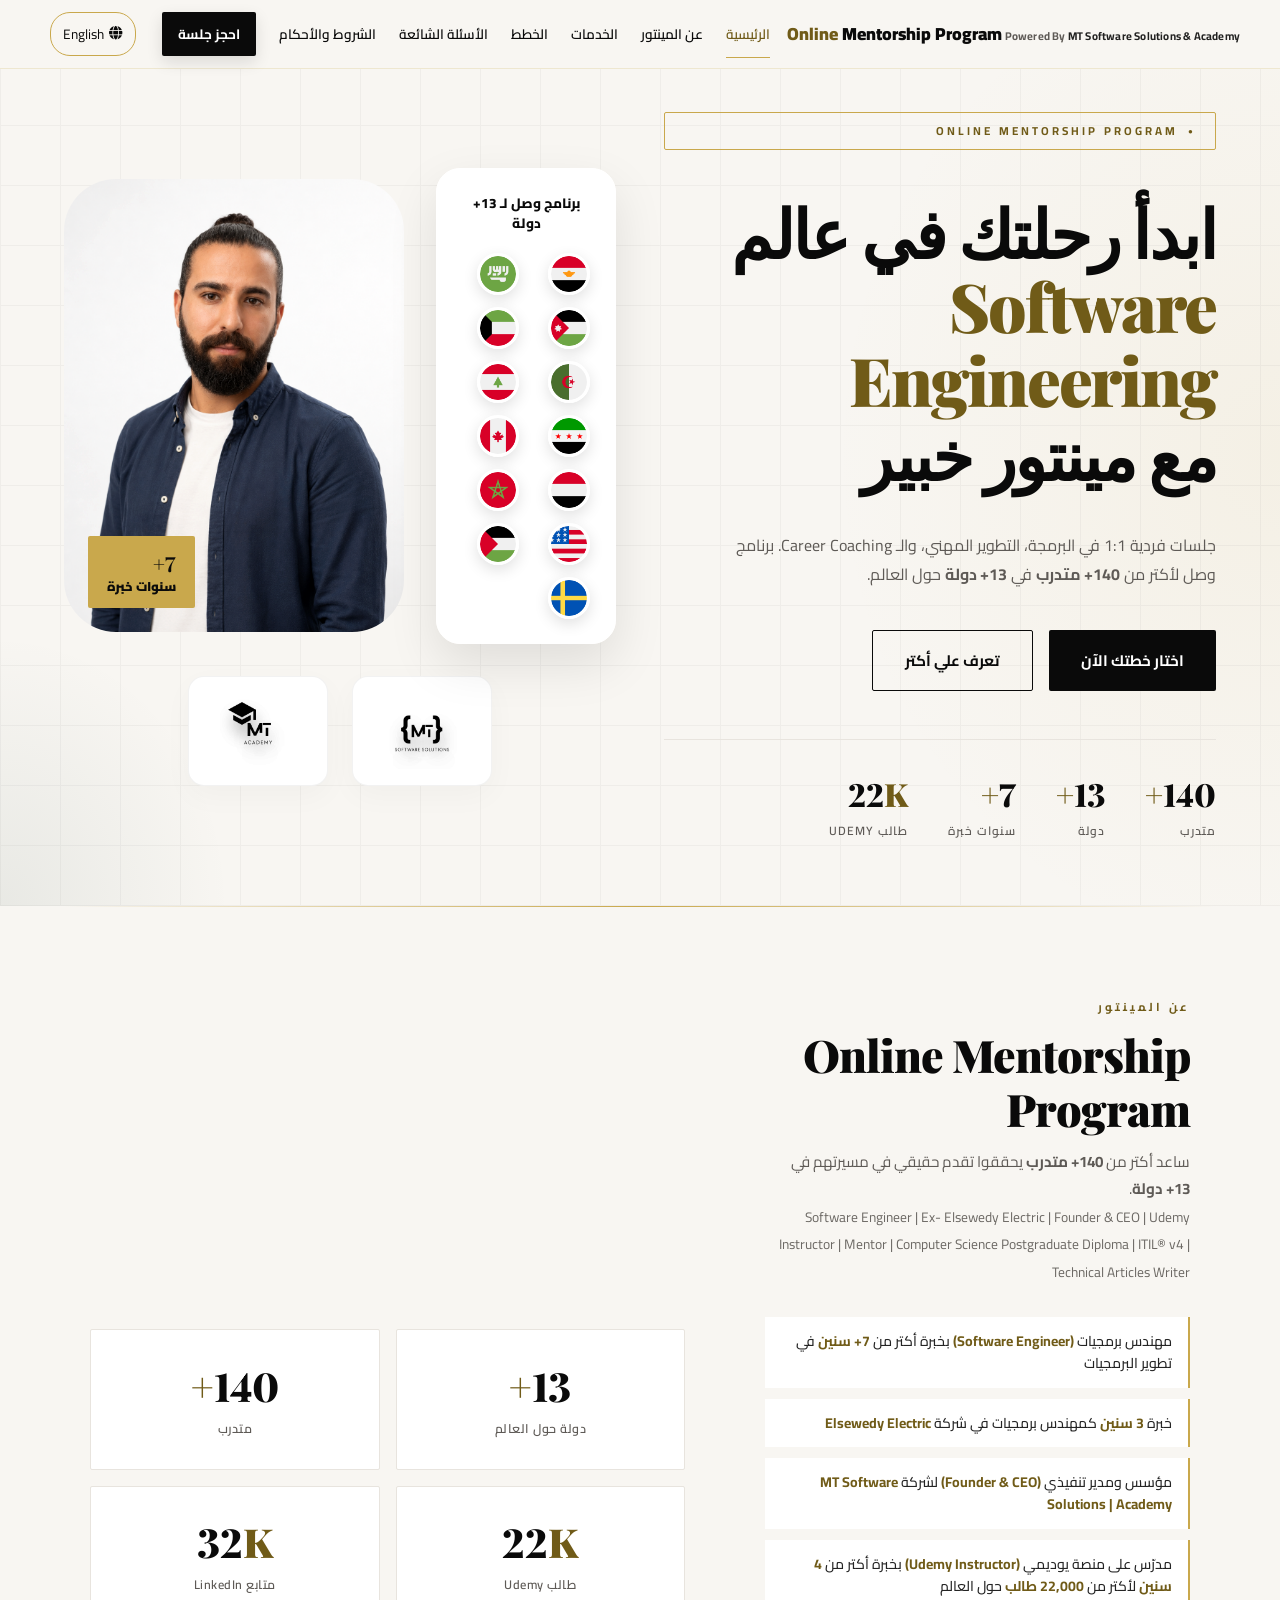
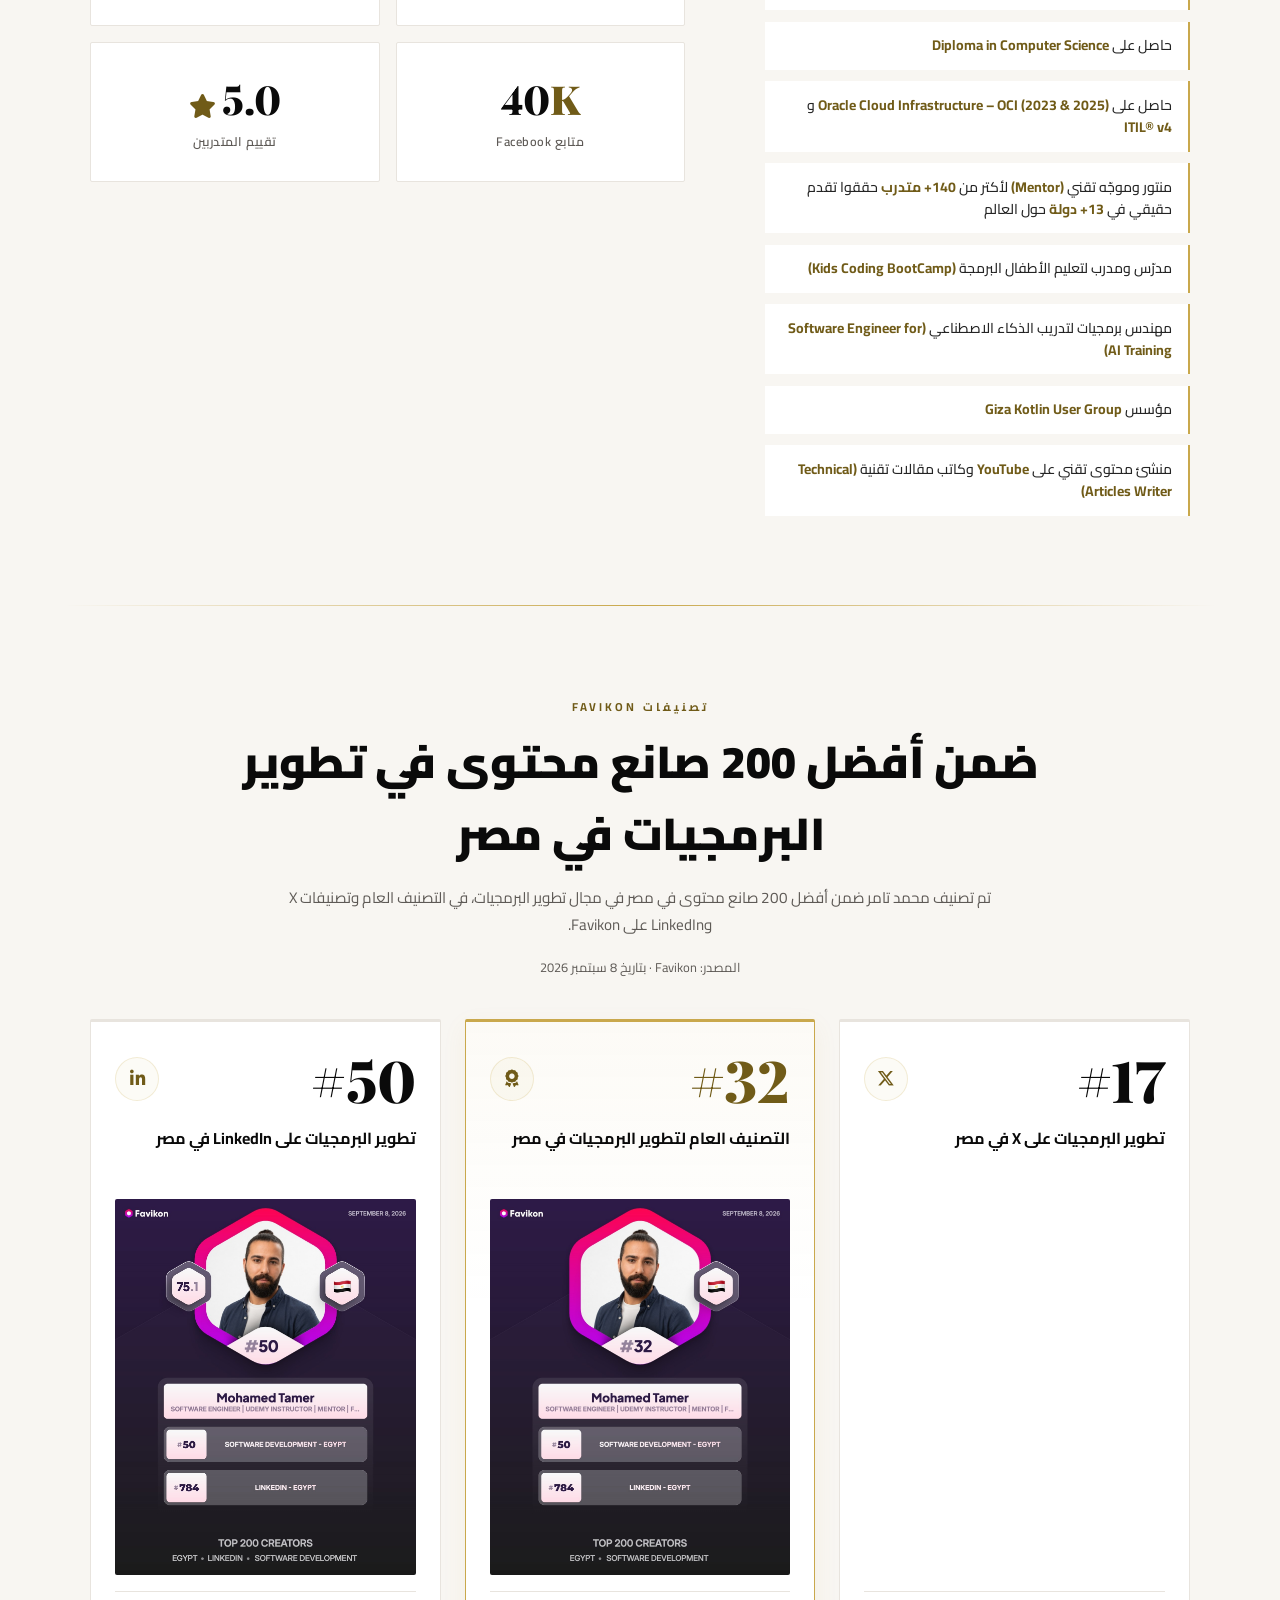
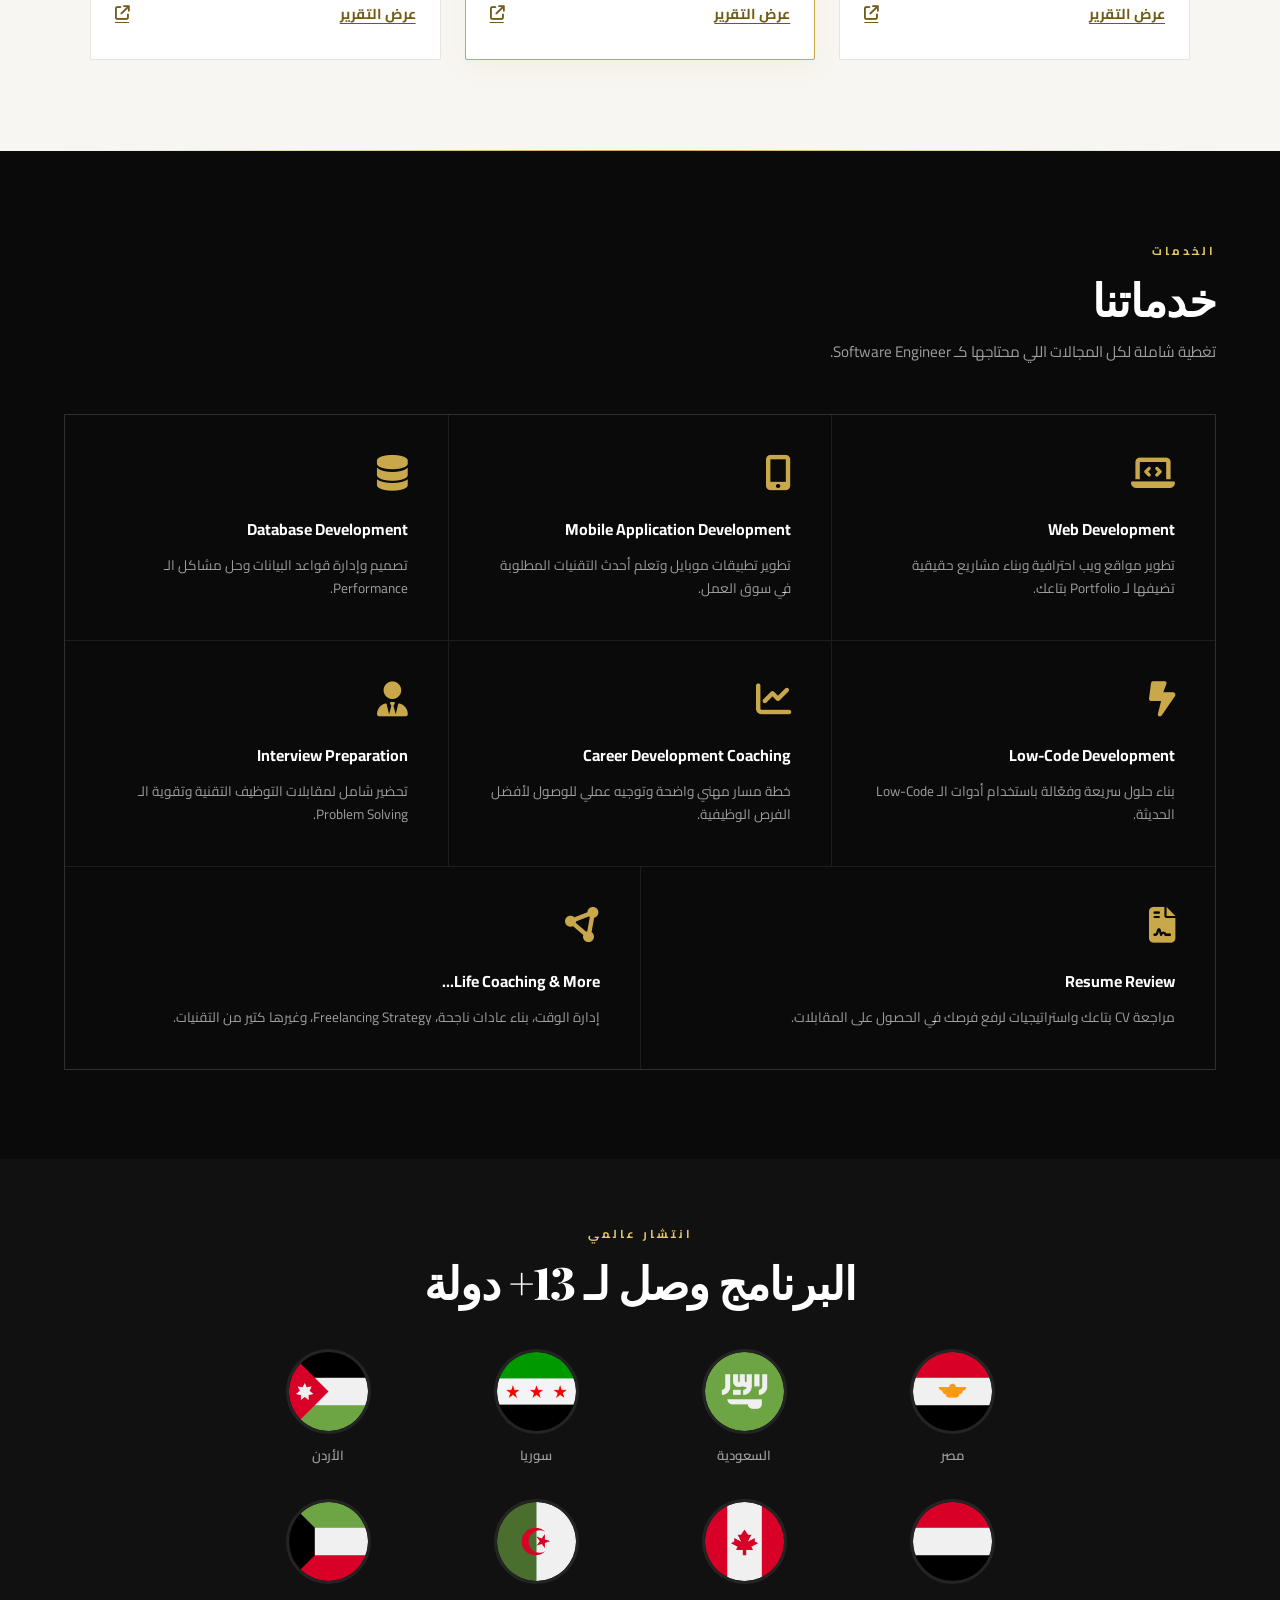
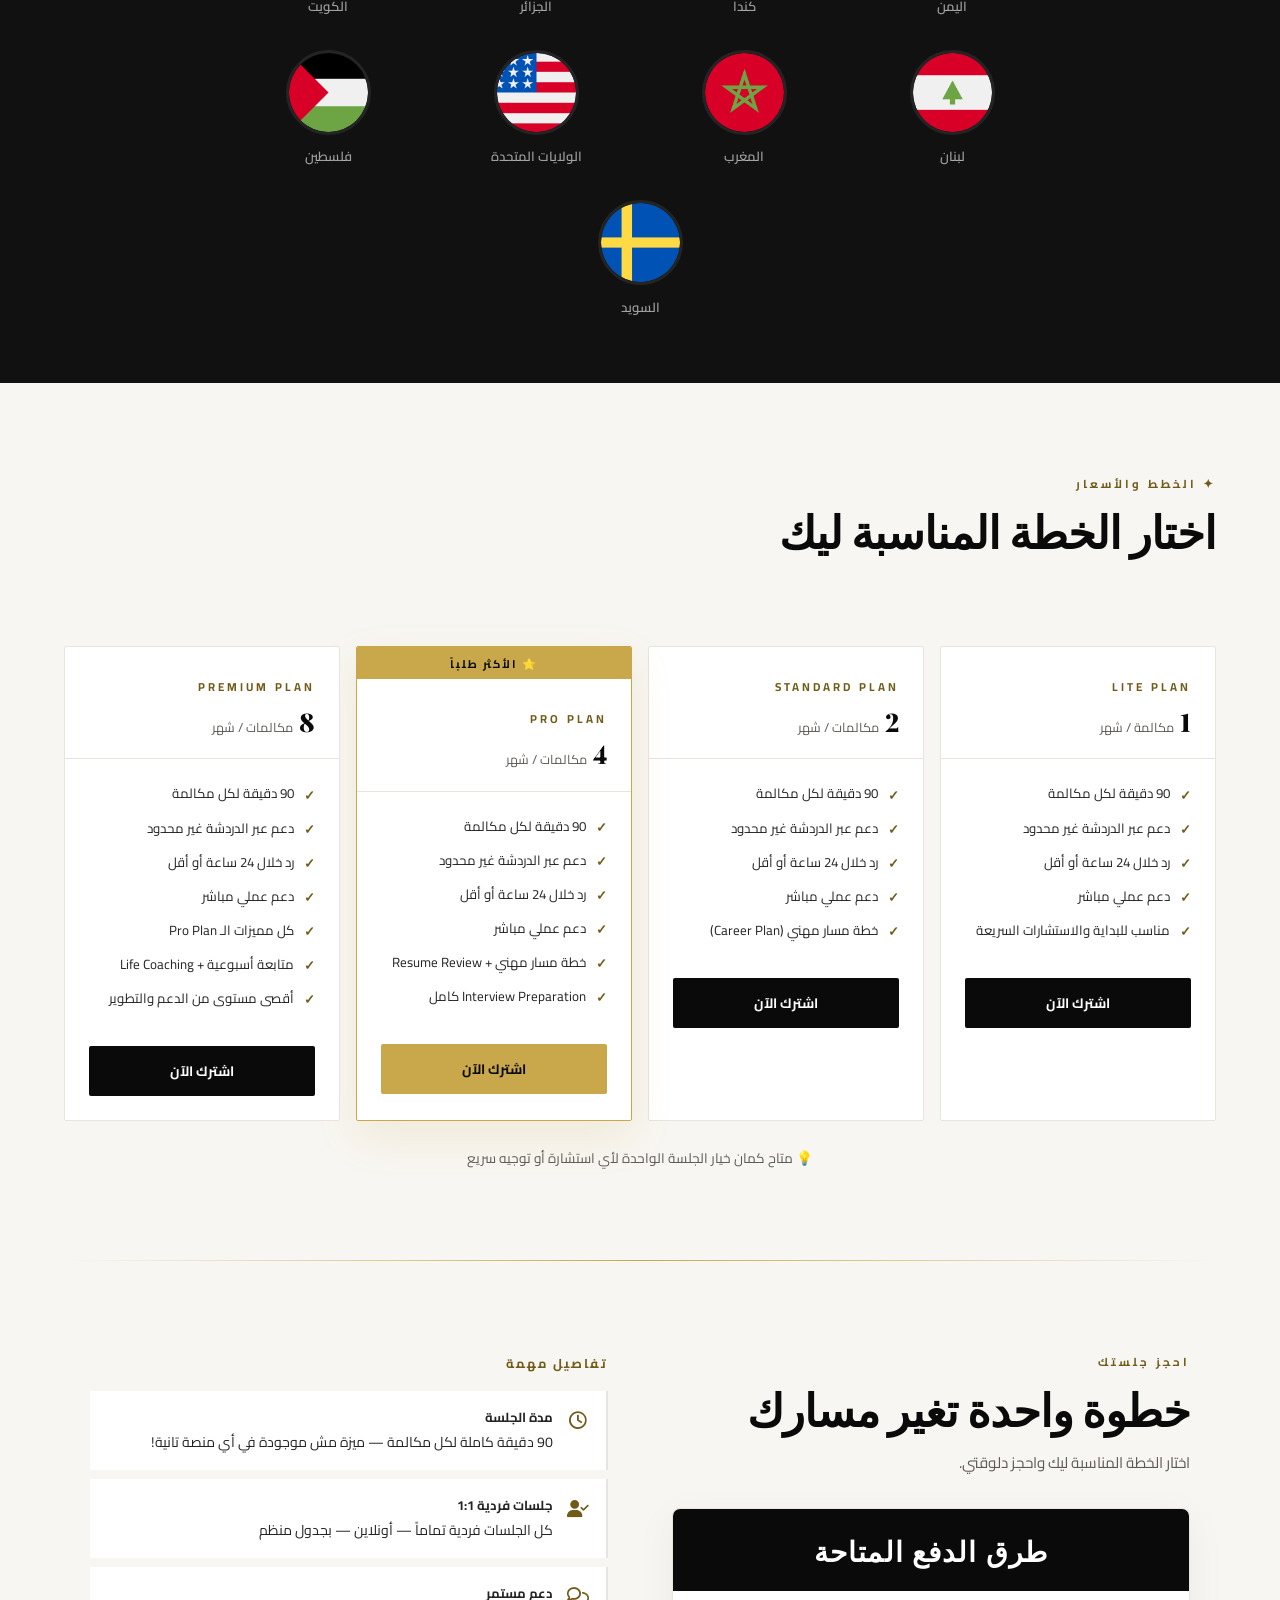
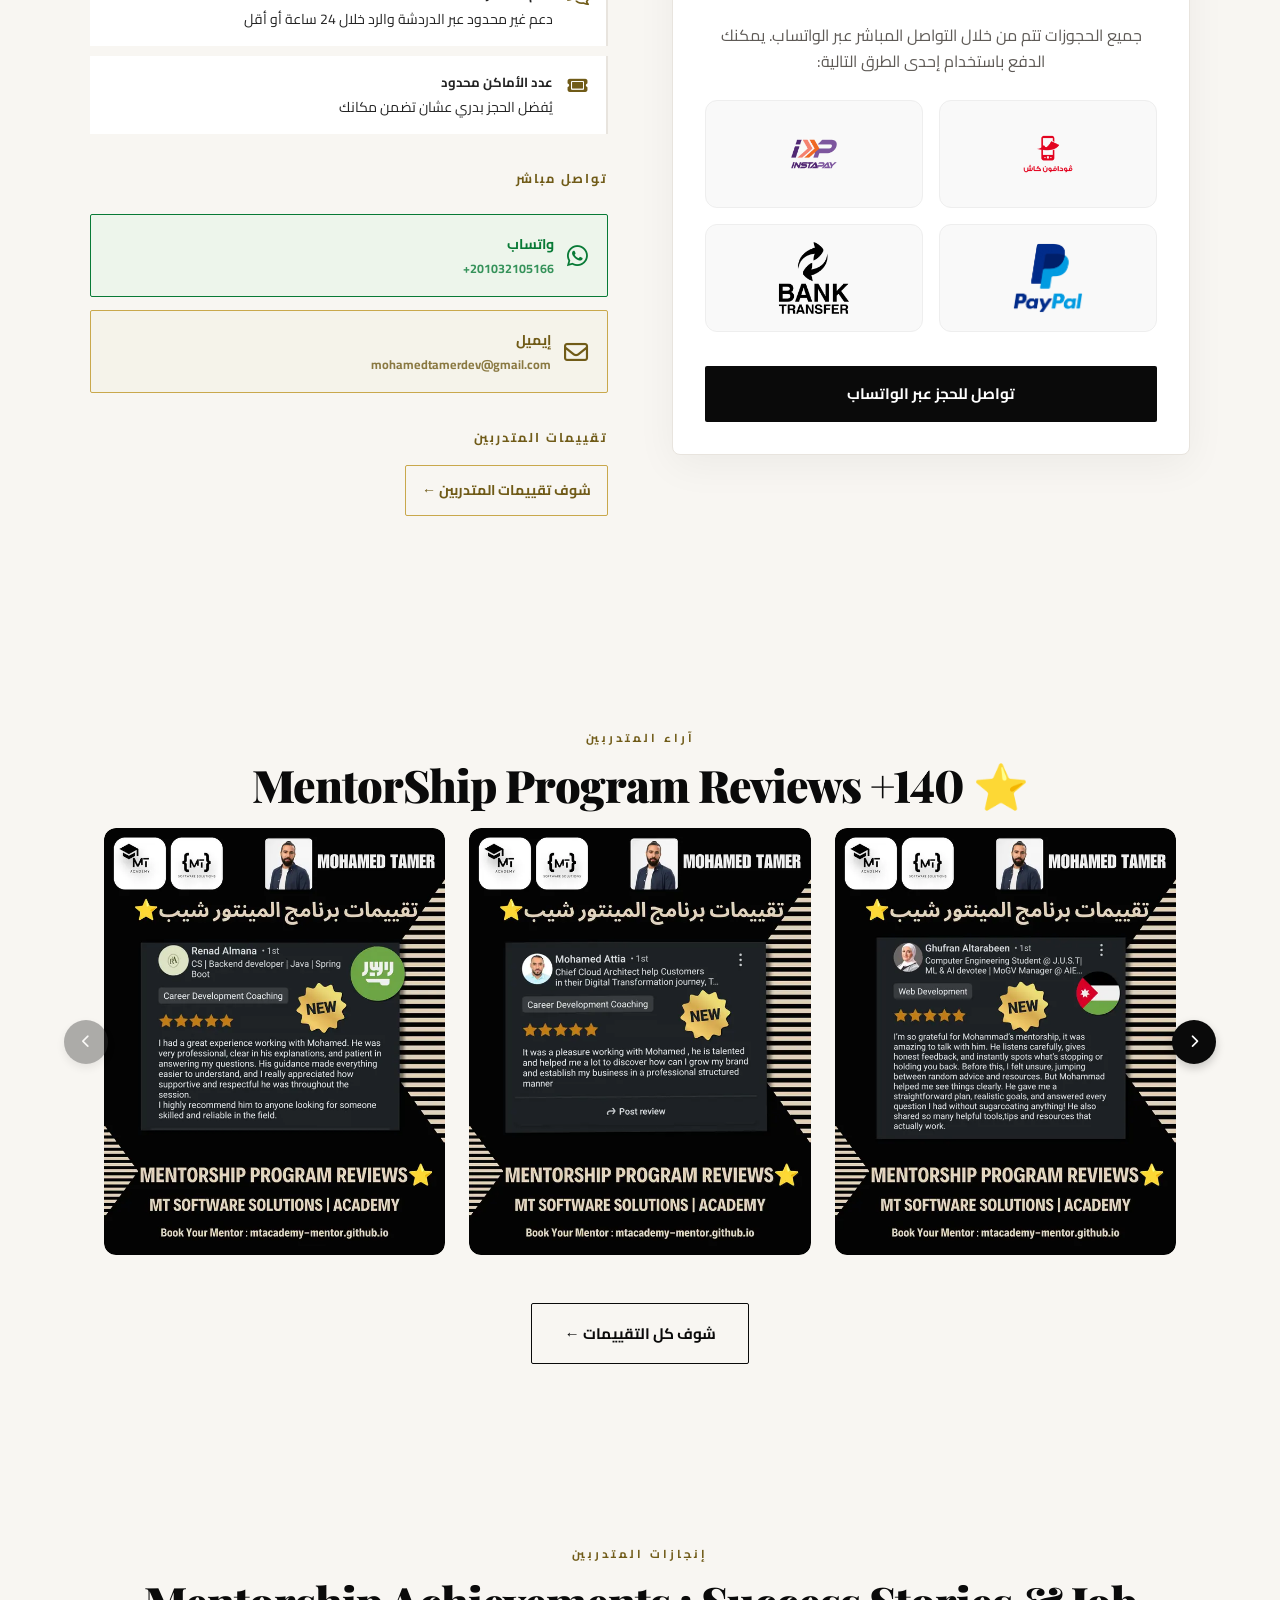
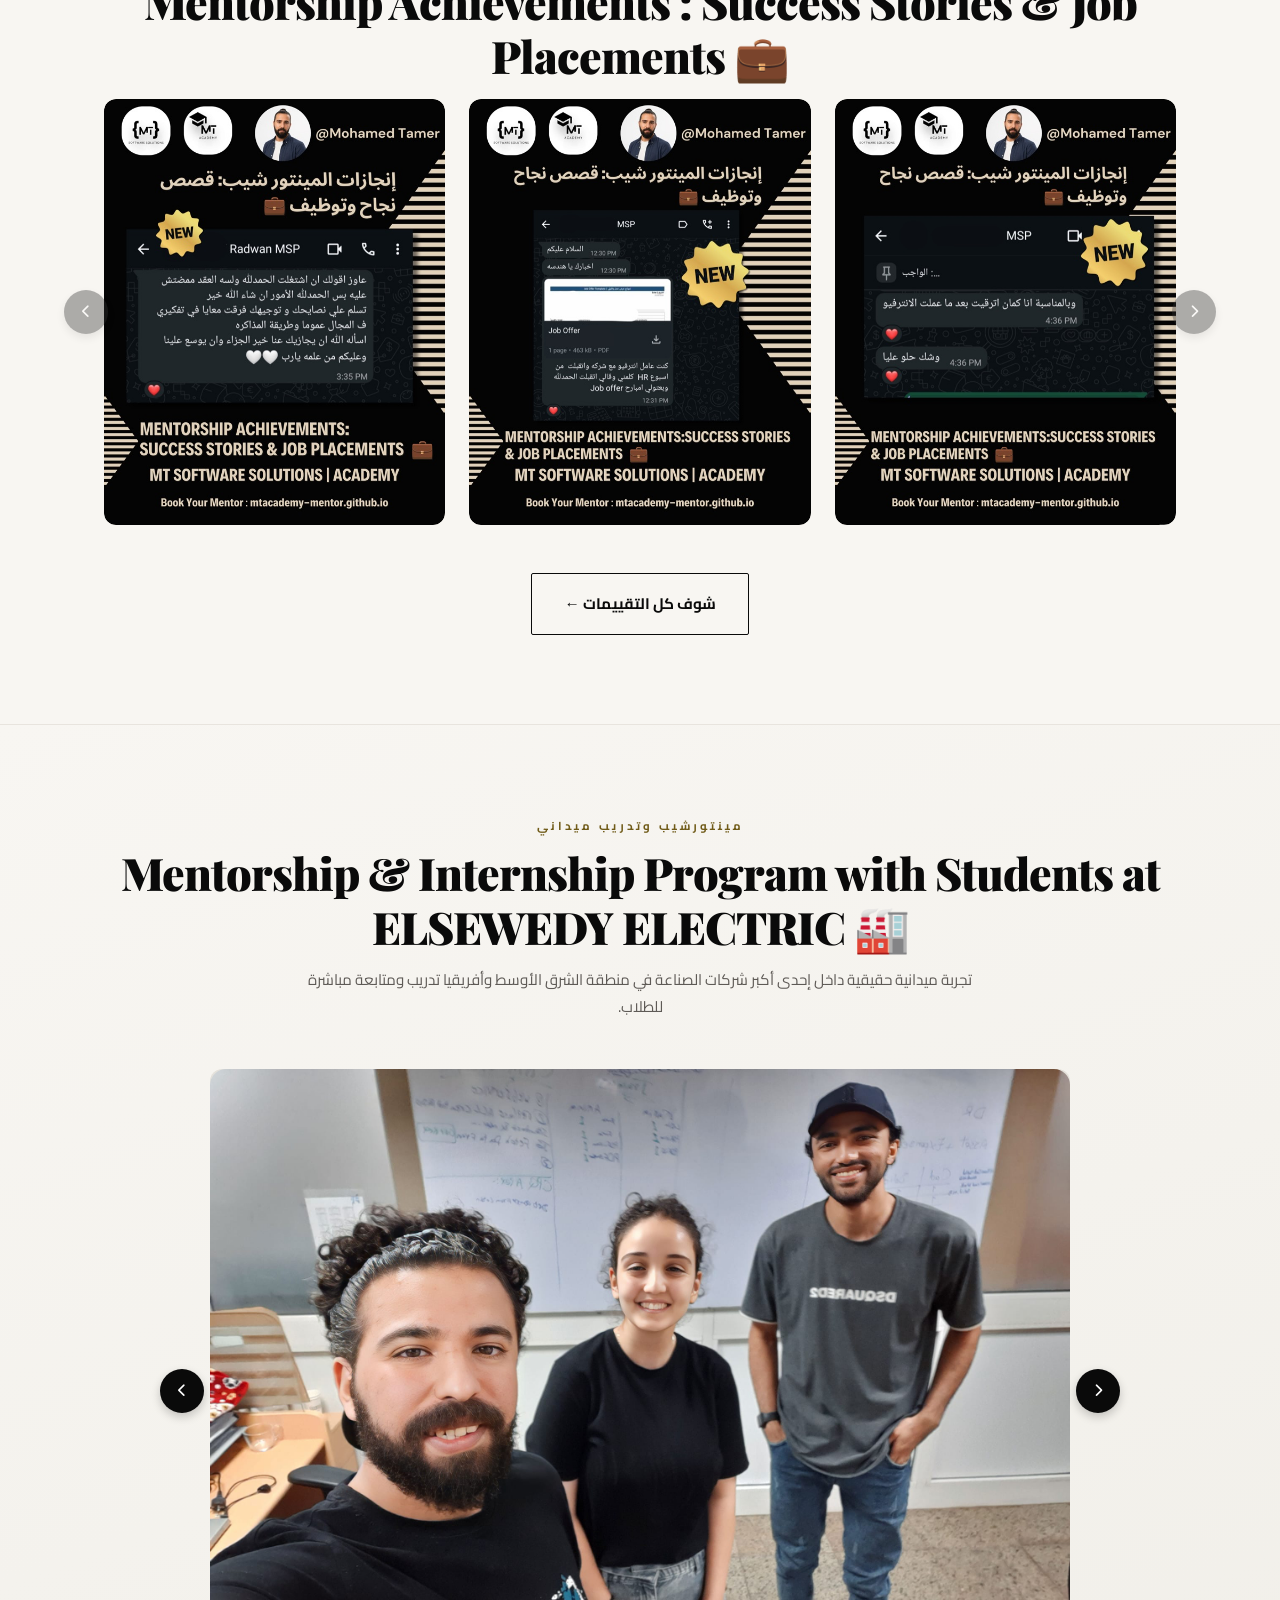
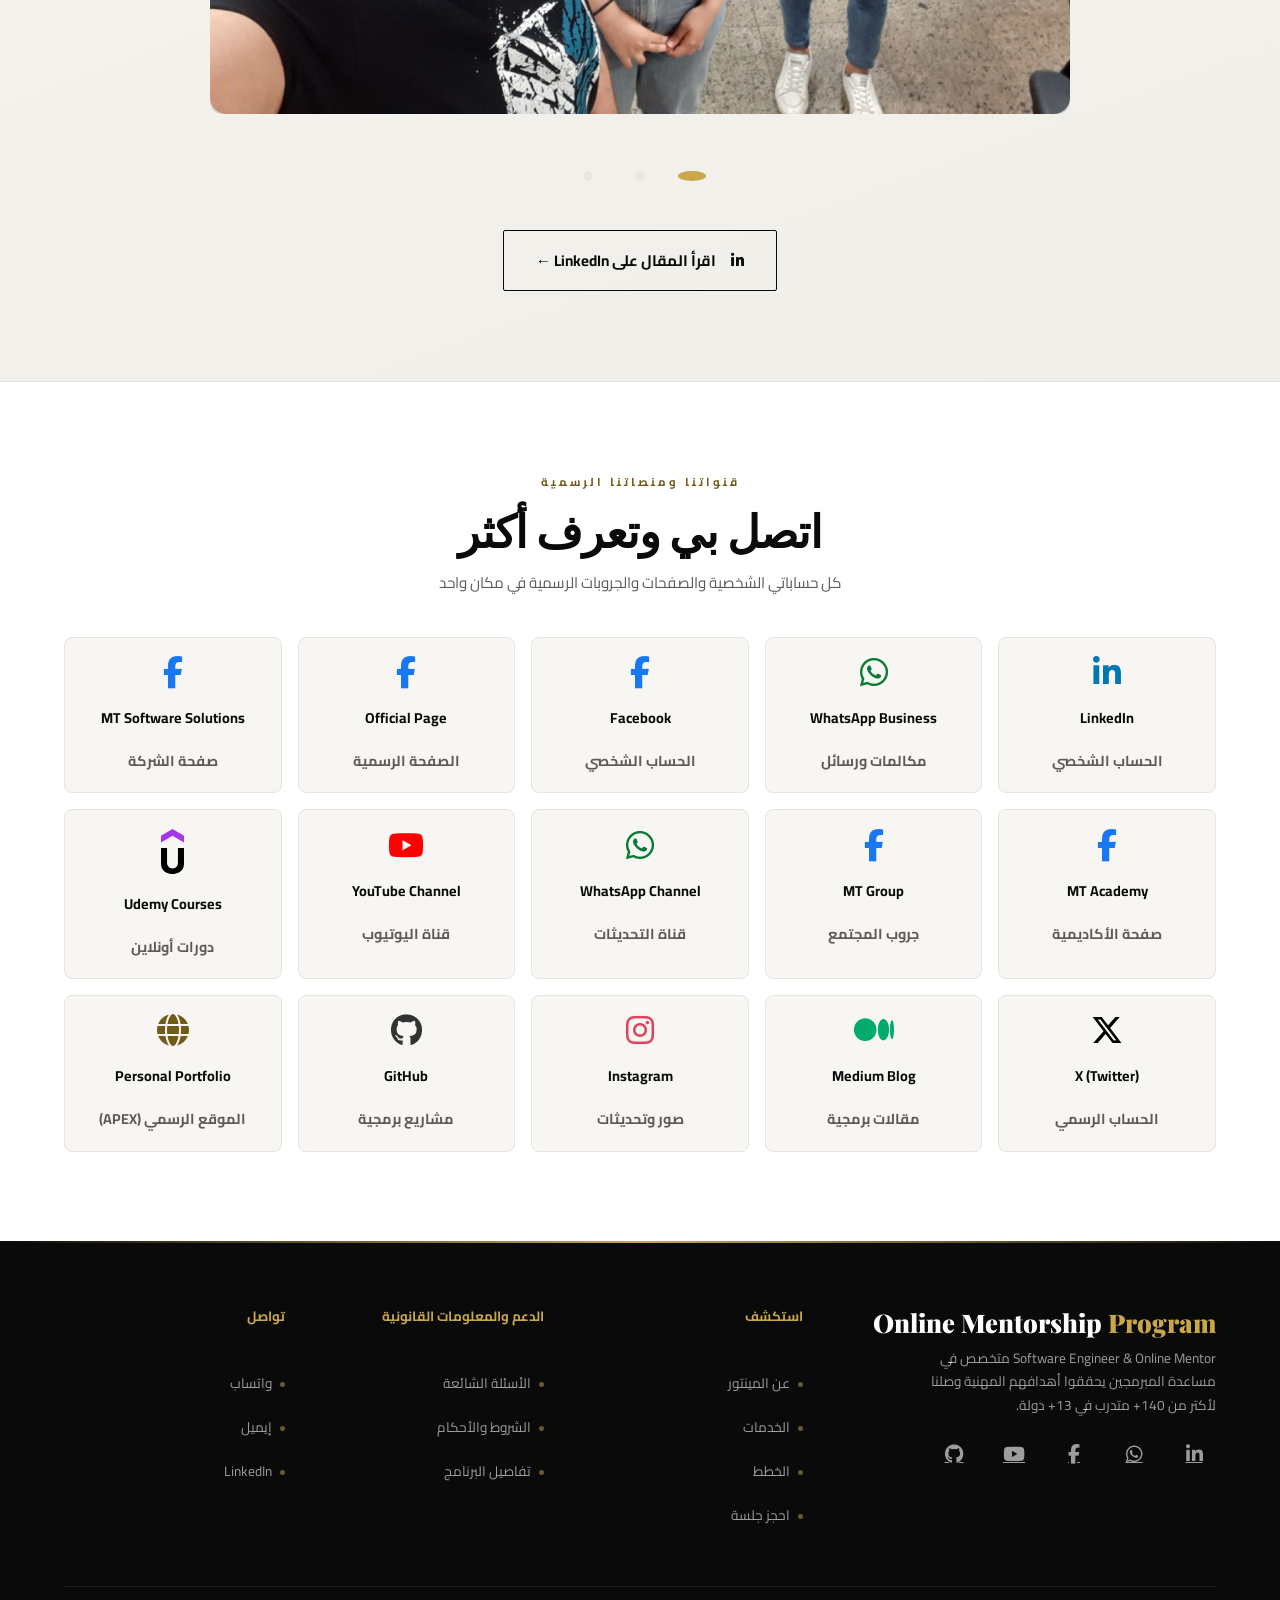
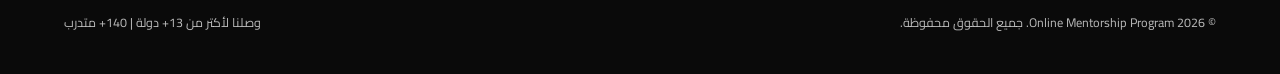
==== commit f6c8ef08: "Update mentee count to 140 and social follower counts to 40K on Facebook and 32K on LinkedIn" ====
--- a/index.html
+++ b/index.html
@@ -156,9 +156,9 @@
       </h1>
       <p class="hero-desc">
         <span class="lang-ar">جلسات فردية 1:1 في البرمجة، التطوير المهني، والـ Career Coaching. برنامج وصل لأكتر من
-          <strong>127+ متدرب</strong> في <strong>13+ دولة</strong> حول العالم.</span>
+          <strong>140+ متدرب</strong> في <strong>13+ دولة</strong> حول العالم.</span>
         <span class="lang-en">1:1 private sessions in programming, career development, and career coaching. A program
-          that has reached more than <strong>127+ mentees</strong> in <strong>13+ countries</strong> worldwide.</span>
+          that has reached more than <strong>140+ mentees</strong> in <strong>13+ countries</strong> worldwide.</span>
       </p>
       <div class="hero-btns">
         <button class="btn-primary" type="button" data-scroll-target="plans">
@@ -172,7 +172,7 @@
       </div>
       <div class="hero-stats">
         <div class="stat">
-          <div class="num">127<span>+</span></div>
+          <div class="num">140<span>+</span></div>
           <div class="lbl">
             <span class="lang-ar">متدرب</span>
             <span class="lang-en">Mentees</span>
@@ -257,14 +257,14 @@
         </div>
         <p class="s-sub about-summary">
           <span class="lang-ar">
-            ساعد أكتر من <strong>127+ متدرب</strong> يحققوا تقدم حقيقي في مسيرتهم في <strong>13+ دولة</strong>.
+            ساعد أكتر من <strong>140+ متدرب</strong> يحققوا تقدم حقيقي في مسيرتهم في <strong>13+ دولة</strong>.
             <br>
             <span class="about-role-line">Software Engineer | Ex- Elsewedy Electric | Founder &amp; CEO |
               Udemy Instructor | Mentor |
               Computer Science Postgraduate Diploma | ITIL® v4 | Technical Articles Writer</span>
           </span>
           <span class="lang-en">
-            Helped over <strong>127+ mentees</strong> achieve real progress in their careers across <strong>13+
+            Helped over <strong>140+ mentees</strong> achieve real progress in their careers across <strong>13+
               countries</strong>.
             <br>
             <span class="about-role-line">Software Engineer | Ex- Elsewedy Electric | Founder &amp; CEO |
@@ -321,9 +321,9 @@
           </div>
           <div class="cred-item">
             <div class="cred-text">
-              <span class="lang-ar">منتور وموجّه تقني <strong>(Mentor)</strong> لأكتر من <strong>127+ متدرب</strong>
+              <span class="lang-ar">منتور وموجّه تقني <strong>(Mentor)</strong> لأكتر من <strong>140+ متدرب</strong>
                 حققوا تقدم حقيقي في <strong>13+ دولة</strong> حول العالم</span>
-              <span class="lang-en"><strong>Technical Mentor</strong> for over <strong>127+ mentees</strong> in
+              <span class="lang-en"><strong>Technical Mentor</strong> for over <strong>140+ mentees</strong> in
                 <strong>13+ countries</strong> worldwide.</span>
             </div>
           </div>
@@ -365,7 +365,7 @@
           </div>
         </div>
         <div class="abox">
-          <div class="abox-num">127<span>+</span></div>
+          <div class="abox-num">140<span>+</span></div>
           <div class="abox-label">
             <span class="lang-ar">متدرب</span>
             <span class="lang-en">Mentees</span>
@@ -379,14 +379,14 @@
           </div>
         </div>
         <div class="abox">
-          <div class="abox-num">30<span>K</span></div>
+          <div class="abox-num">32<span>K</span></div>
           <div class="abox-label">
             <span class="lang-ar">متابع LinkedIn</span>
             <span class="lang-en">LinkedIn Followers</span>
           </div>
         </div>
         <div class="abox">
-          <div class="abox-num">33<span>K</span></div>
+          <div class="abox-num">40<span>K</span></div>
           <div class="abox-label">
             <span class="lang-ar">متابع Facebook</span>
             <span class="lang-en">Facebook Followers</span>
@@ -959,8 +959,8 @@
         <span class="lang-en">Trainees' Feedback</span>
       </div>
       <div class="s-title section-title-ltr">
-        <span class="lang-ar">MentorShip Program Reviews +127 ⭐</span>
-        <span class="lang-en">MentorShip Program Reviews +127 ⭐</span>
+        <span class="lang-ar">MentorShip Program Reviews +140 ⭐</span>
+        <span class="lang-en">MentorShip Program Reviews +140 ⭐</span>
       </div>
     </div>
     <div class="reviews-slider-container reveal" role="region" aria-roledescription="carousel"
@@ -1314,9 +1314,9 @@
         </div>
         <p>
           <span class="lang-ar">Software Engineer &amp; Online Mentor متخصص في مساعدة المبرمجين يحققوا أهدافهم المهنية وصلنا
-            لأكتر من 127+ متدرب في 13+ دولة.</span>
+            لأكتر من 140+ متدرب في 13+ دولة.</span>
           <span class="lang-en">Software Engineer &amp; Online Mentor specialized in helping developers achieve their
-            professional goals. Reached 127+ mentees in 13+ countries.</span>
+            professional goals. Reached 140+ mentees in 13+ countries.</span>
         </p>
         <div class="footer-social-lite">
           <a href="https://www.linkedin.com/in/mohamedtamer0" target="_blank" rel="noopener noreferrer" aria-label="LinkedIn"><i class="fab fa-linkedin-in" aria-hidden="true"></i></a>
@@ -1381,8 +1381,8 @@
         <span class="lang-en">© 2026 Online Mentorship <span>Program</span>. All rights reserved.</span>
       </div>
       <div class="footer-copy">
-        <span class="lang-ar">وصلنا لأكتر من 13+ دولة | 127+ متدرب</span>
-        <span class="lang-en">Reached 13+ countries | 127+ mentees</span>
+        <span class="lang-ar">وصلنا لأكتر من 13+ دولة | 140+ متدرب</span>
+        <span class="lang-en">Reached 13+ countries | 140+ mentees</span>
       </div>
     </div>
   </footer>
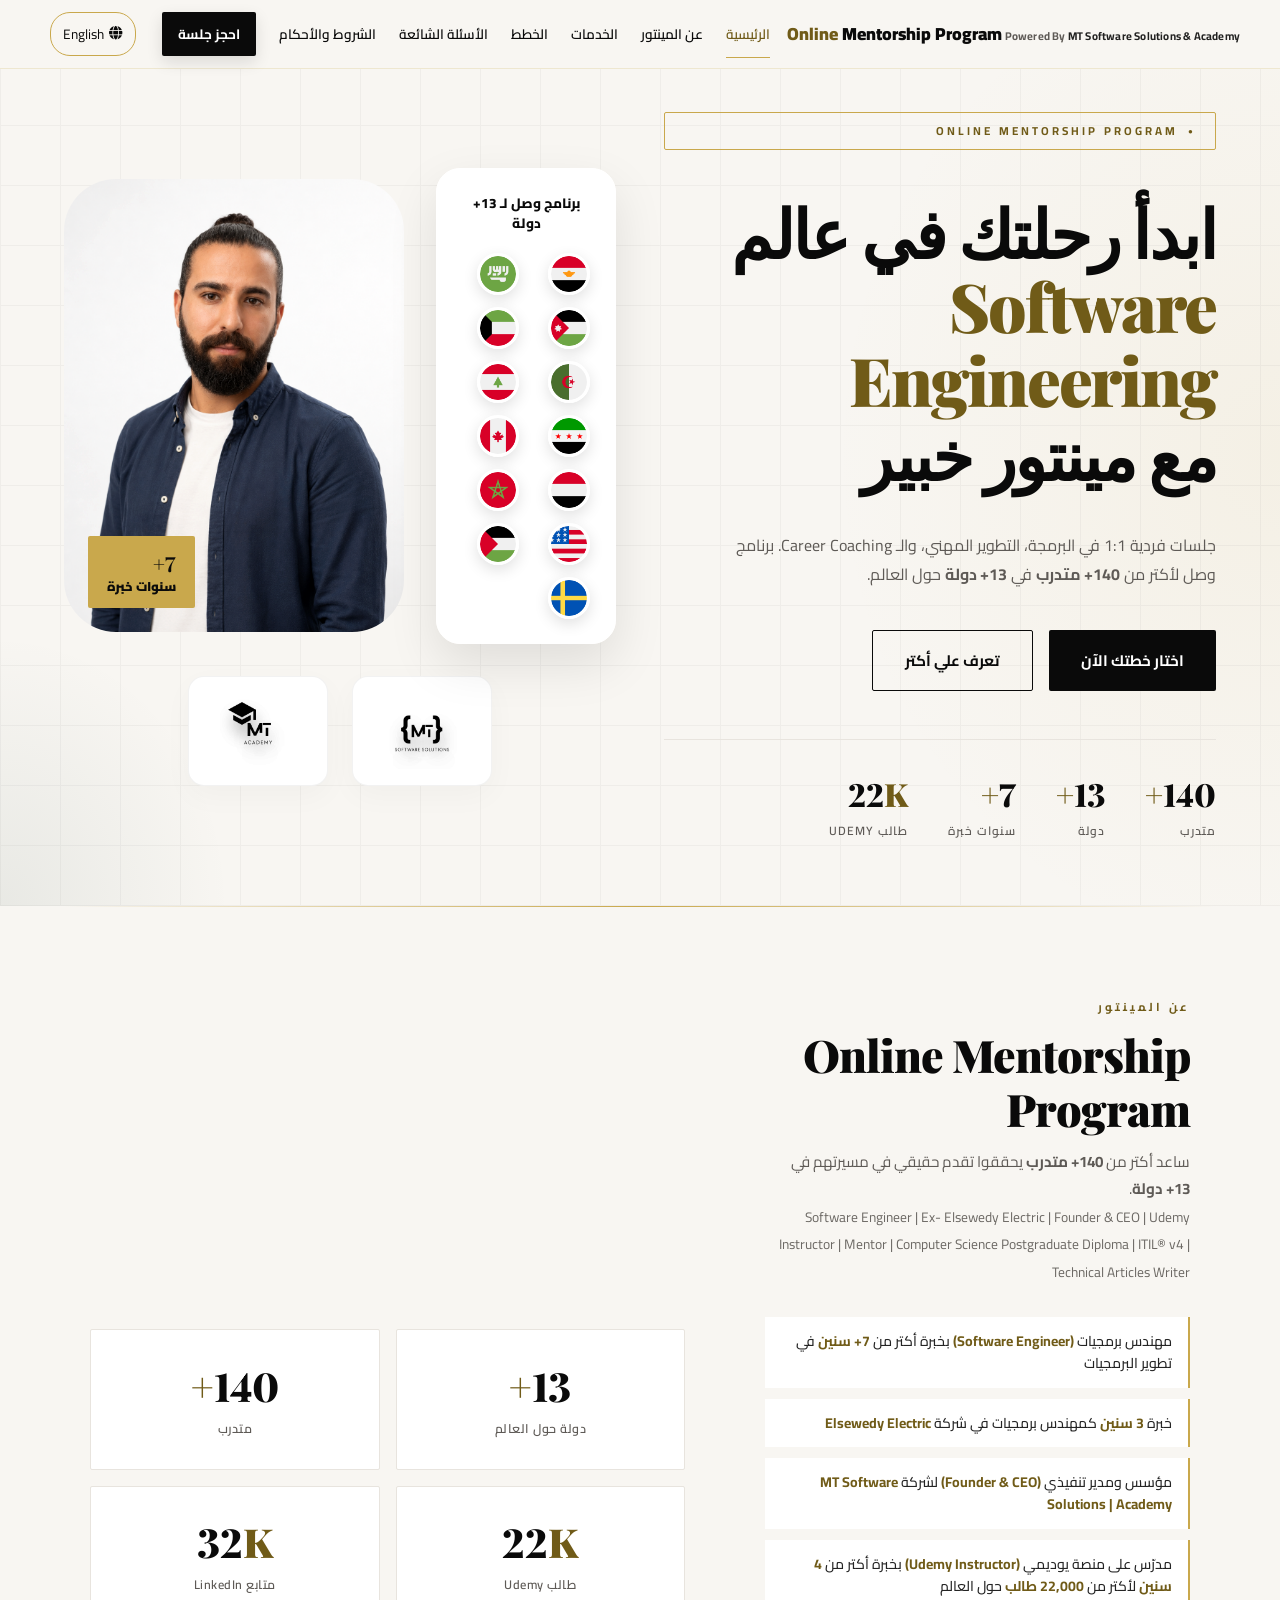
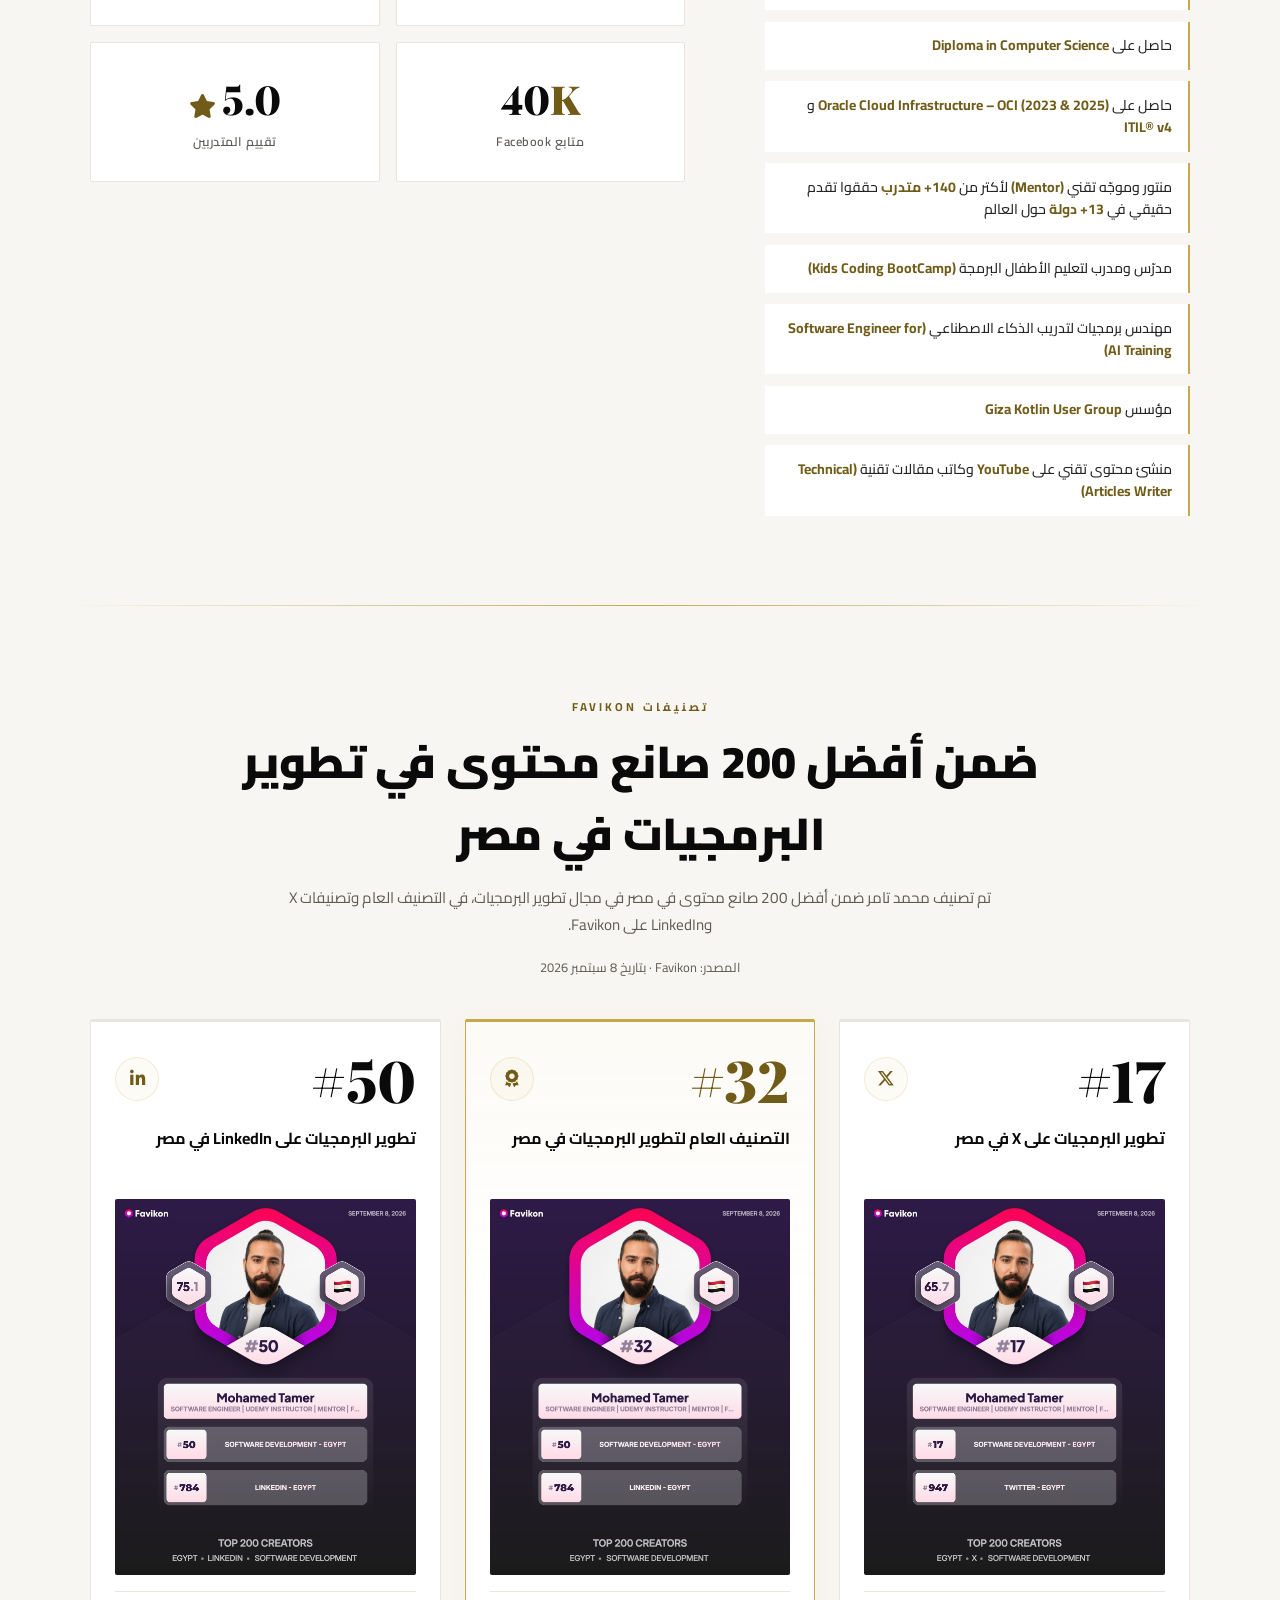
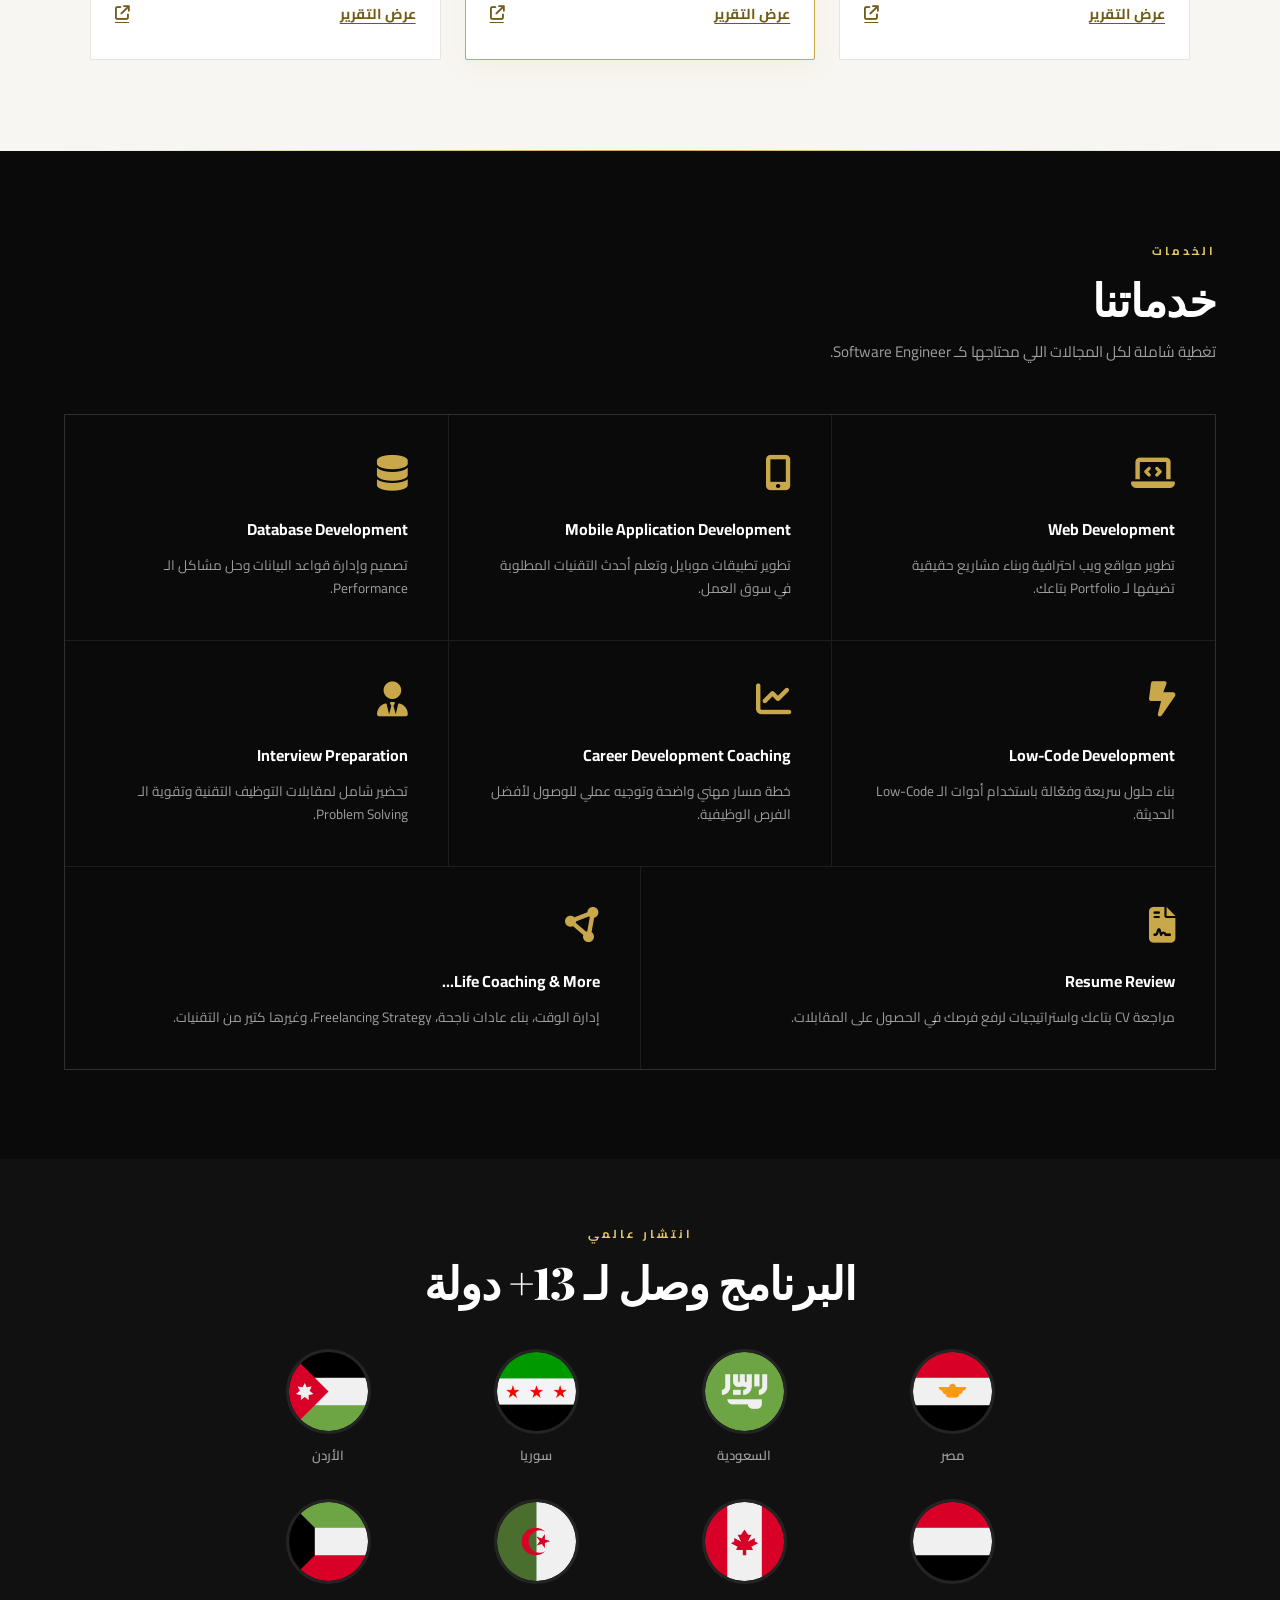
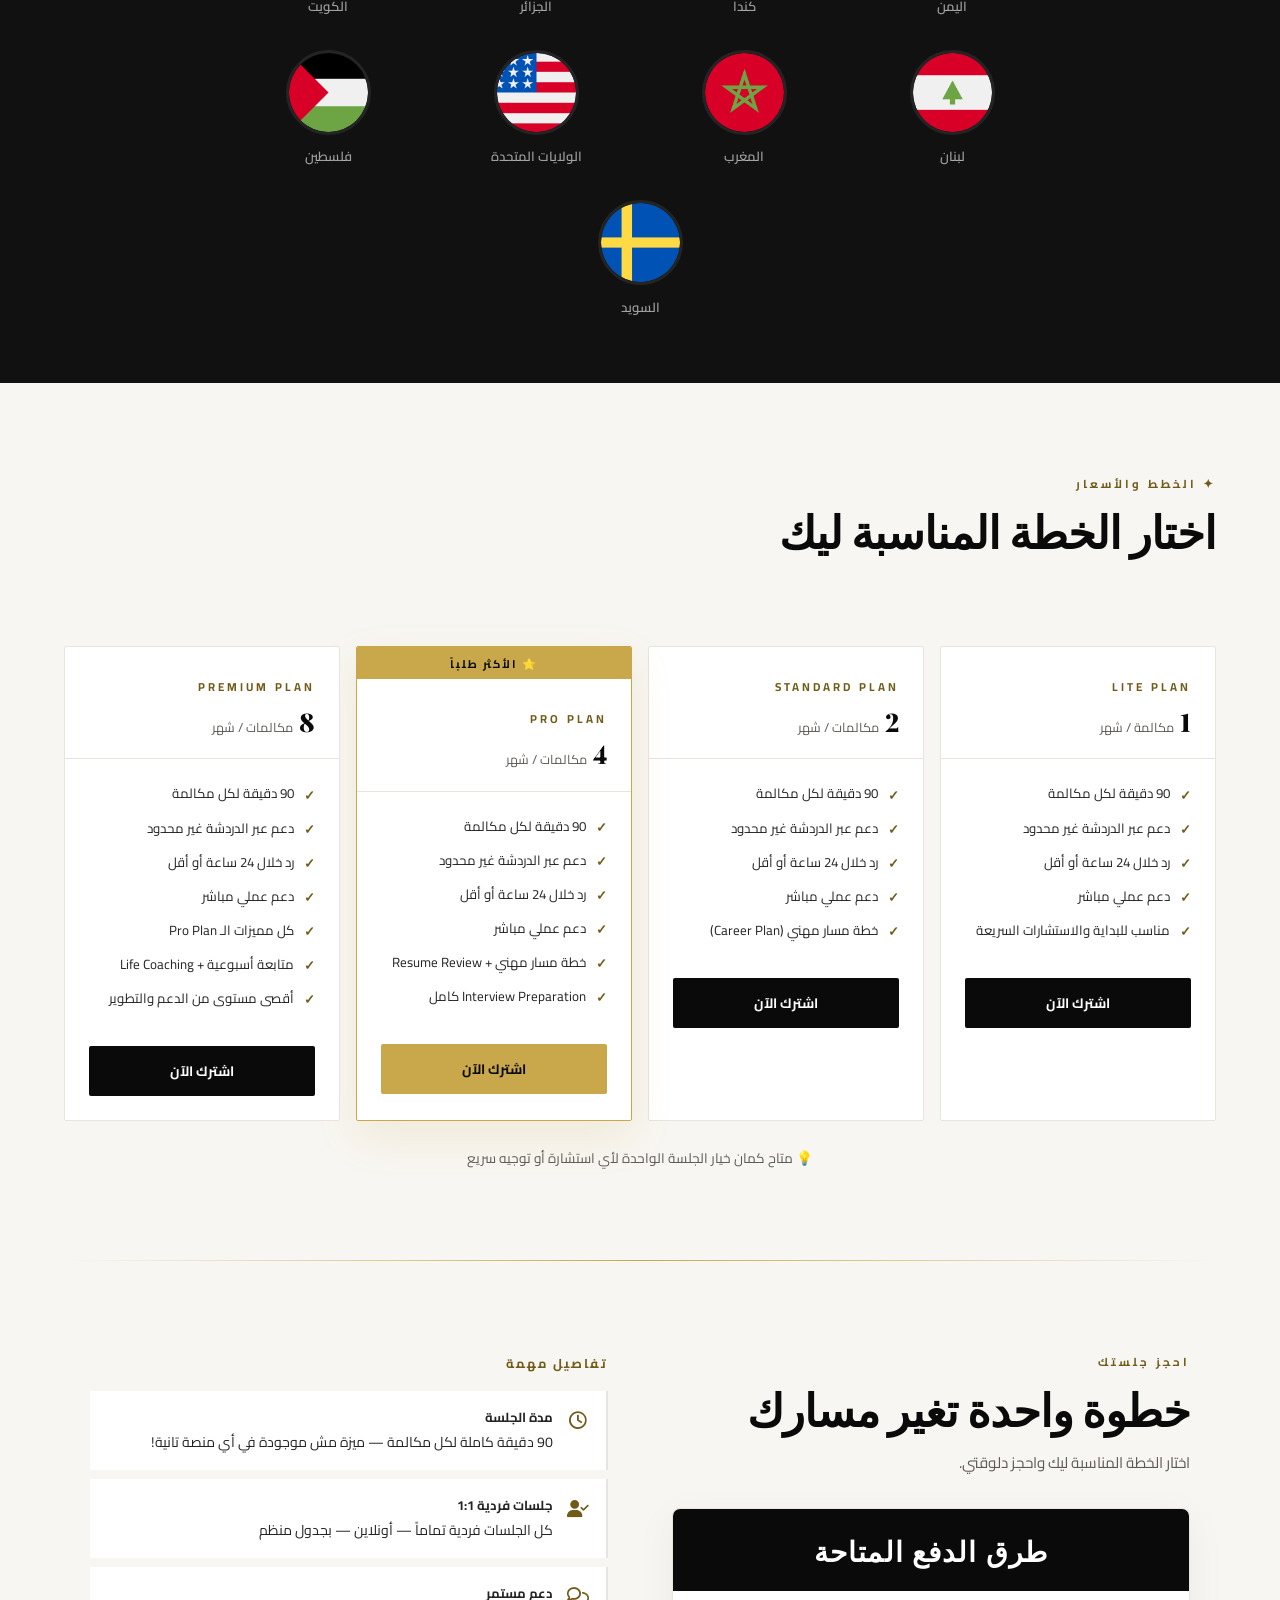
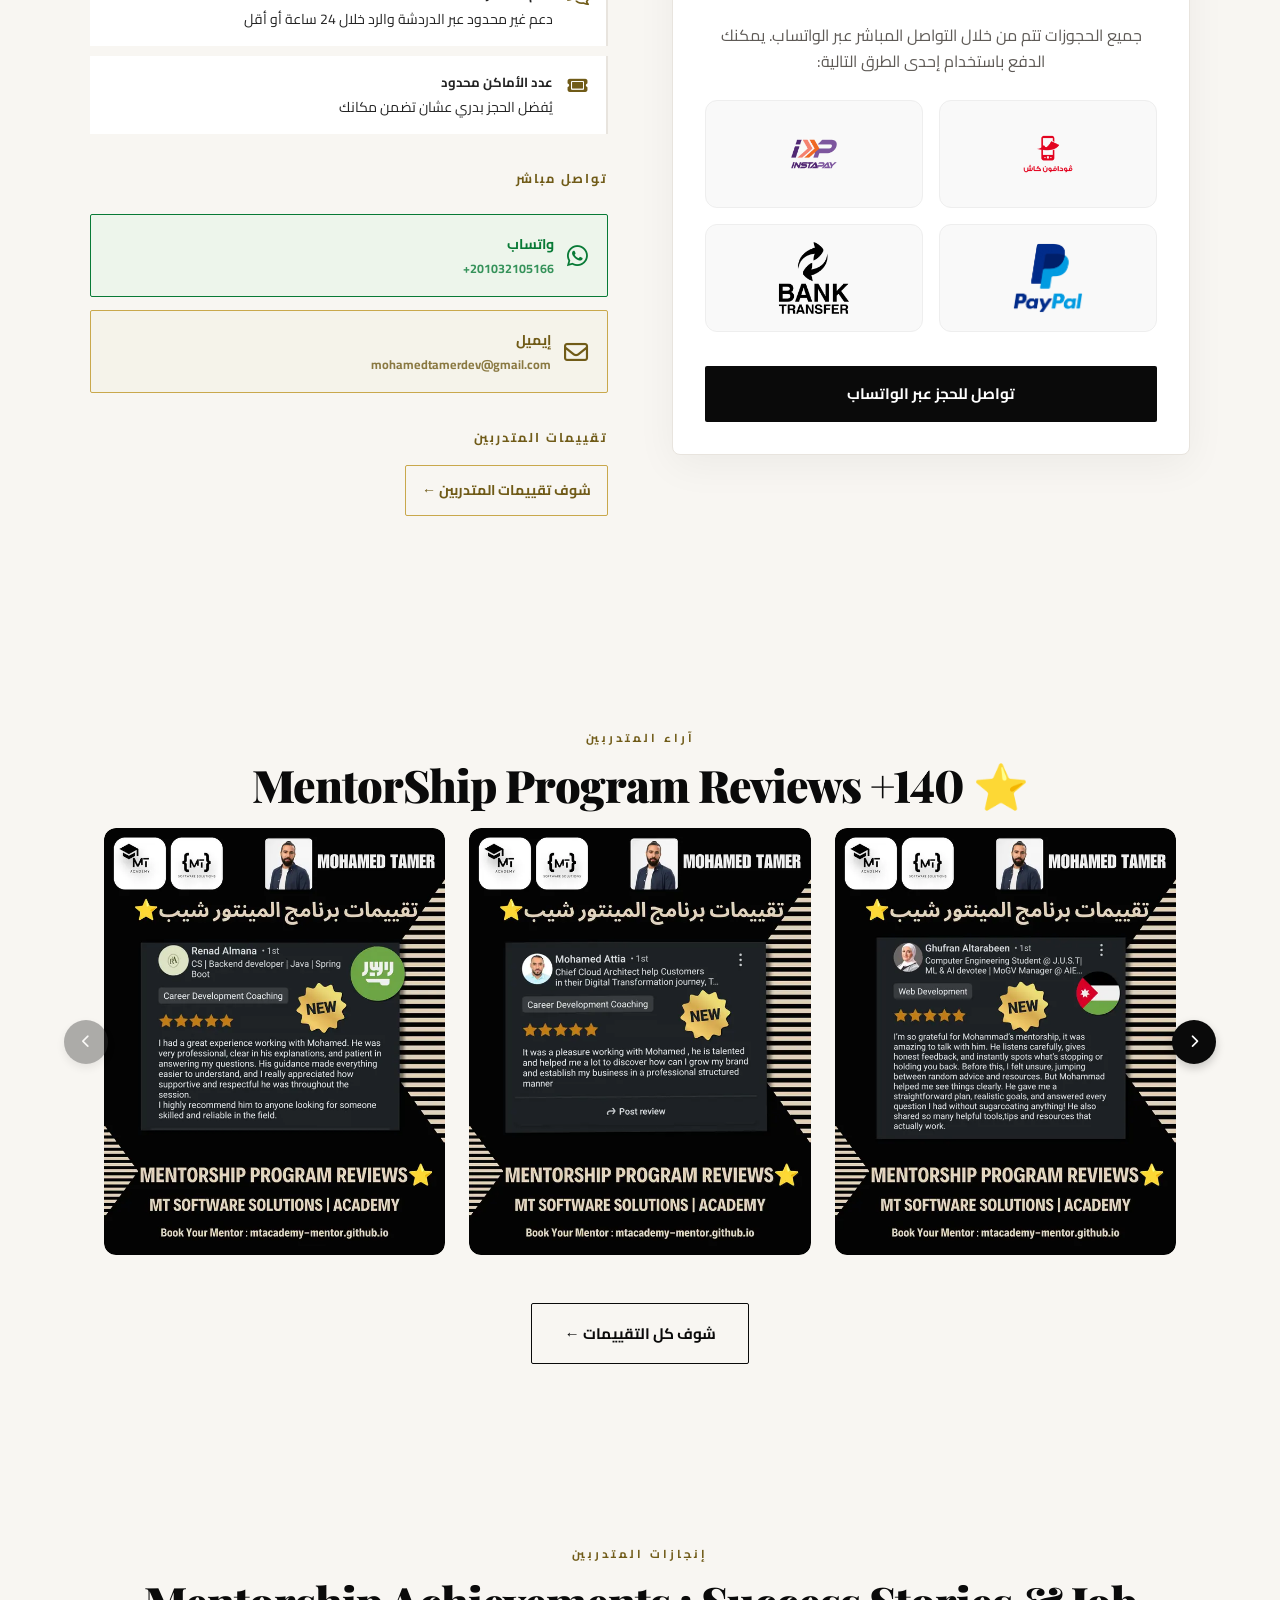
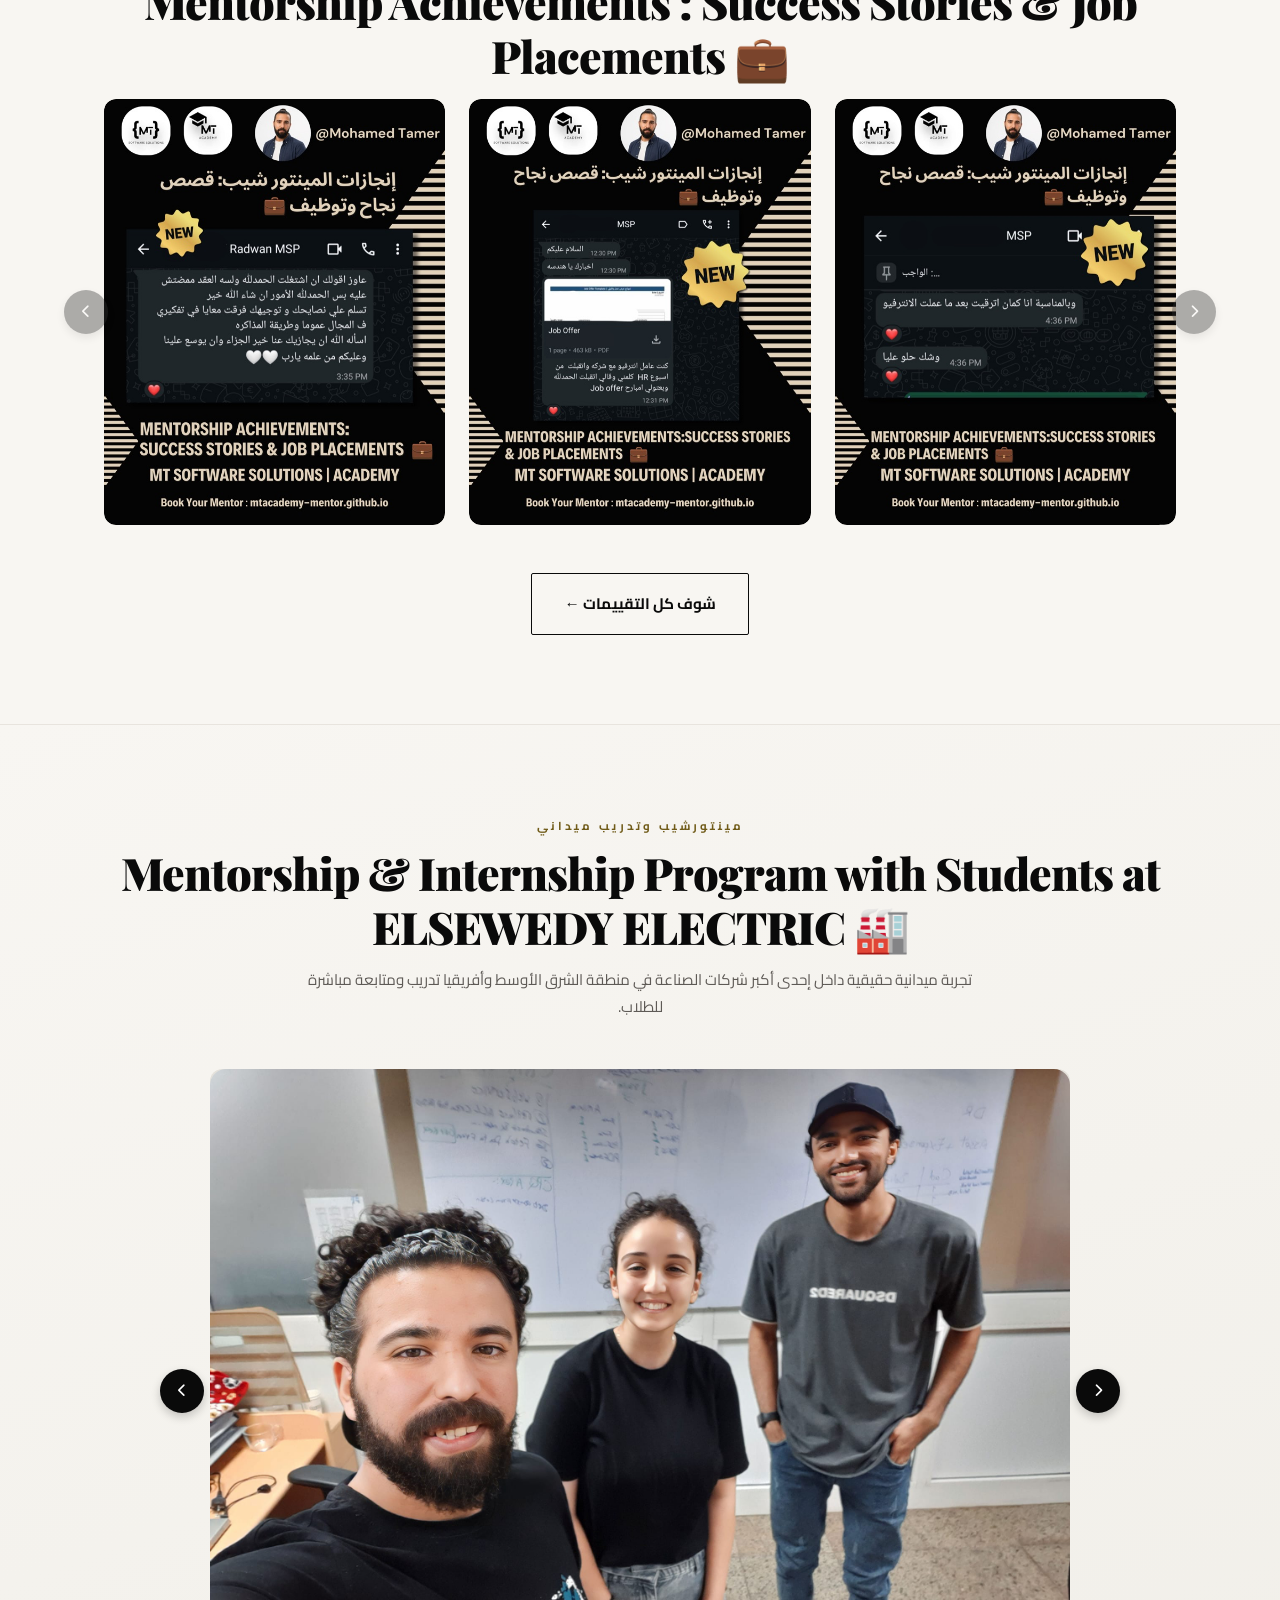
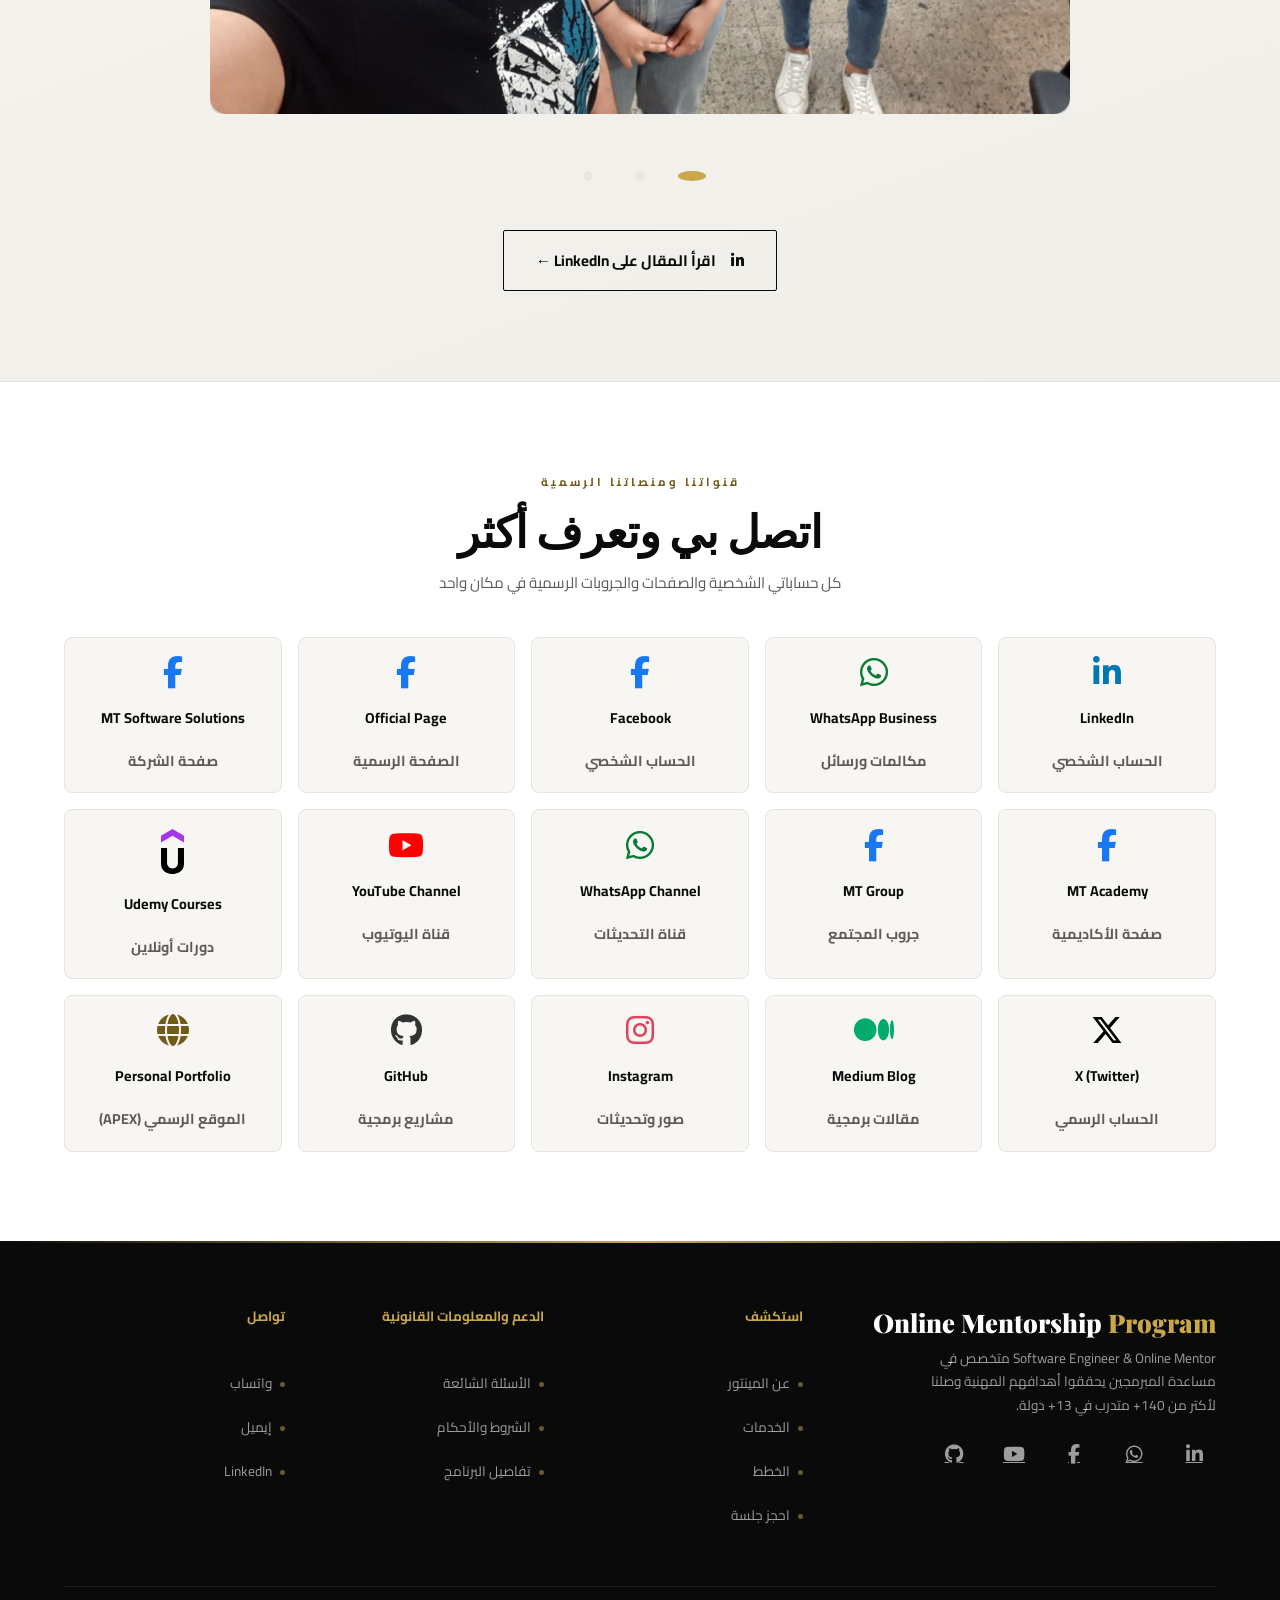
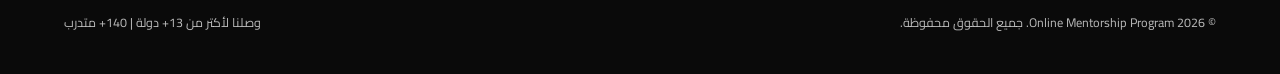
==== commit c7a8fb9d: "Renew 35% mentorship promotion for October 2026 - Update Arabic and English banners, popups, and Wha" ====
--- a/index.html
+++ b/index.html
@@ -31,9 +31,9 @@
 <body>
 
   <aside class="promo-banner" id="promotion-banner" role="region"
-    aria-label="عرض سبتمبر: خصم 35% على برنامج الـ Online Mentorship"
-    data-label-ar="عرض سبتمبر: خصم 35% على برنامج الـ Online Mentorship"
-    data-label-en="September offer: 35% off the Online Mentorship Program" hidden>
+    aria-label="عرض أكتوبر: خصم 35% على برنامج الـ Online Mentorship"
+    data-label-ar="عرض أكتوبر: خصم 35% على برنامج الـ Online Mentorship"
+    data-label-en="October offer: 35% off the Online Mentorship Program" hidden>
     <div class="promo-banner-inner">
       <div class="promo-offer">
         <div class="promo-deal-badge" aria-hidden="true">
@@ -44,8 +44,8 @@
         <div class="promo-offer-content">
           <span class="promo-campaign-label">
             <i class="fa-solid fa-bolt" aria-hidden="true"></i>
-            <span class="lang-ar">عرض سبتمبر لفترة محدودة</span>
-            <span class="lang-en">SEPTEMBER LIMITED-TIME OFFER</span>
+            <span class="lang-ar">عرض أكتوبر لفترة محدودة</span>
+            <span class="lang-en">OCTOBER LIMITED-TIME OFFER</span>
           </span>
           <span class="promo-journey-label">
             <span class="lang-ar">عرض الـ Online Mentorship</span>
@@ -57,8 +57,8 @@
               <span class="lang-en">Get <bdi class="promo-discount" dir="ltr">35%</bdi> off the Online Mentorship Program</span>
             </h2>
             <p>
-              <span class="lang-ar">ابدأ بخطة واضحة وجلسات فردية 1:1 قبل انتهاء سبتمبر.</span>
-              <span class="lang-en">Start with a clear plan and private 1:1 sessions before September ends.</span>
+              <span class="lang-ar">ابدأ بخطة واضحة وجلسات فردية 1:1 قبل انتهاء أكتوبر.</span>
+              <span class="lang-en">Start with a clear plan and private 1:1 sessions before October ends.</span>
             </p>
           </div>
         </div>
@@ -81,8 +81,8 @@
       </div>
 
       <p class="sr-only">
-        <span class="lang-ar">خصم 35% على برنامج الـ Online Mentorship متاح حتى نهاية يوم 30 سبتمبر 2026 بتوقيت القاهرة.</span>
-        <span class="lang-en">A 35% discount on the Online Mentorship Program is available through the end of September 30, 2026, Cairo time.</span>
+        <span class="lang-ar">خصم 35% على برنامج الـ Online Mentorship متاح حتى نهاية يوم 31 أكتوبر 2026 بتوقيت القاهرة.</span>
+        <span class="lang-en">A 35% discount on the Online Mentorship Program is available through the end of October 31, 2026, Cairo time.</span>
       </p>
       <a class="promo-cta" data-promo-cta href="https://wa.me/201032105166" target="_blank"
         rel="noopener noreferrer" aria-label="احجز بخصم 35% عبر واتساب"
@@ -648,8 +648,8 @@
     </p>
     <div class="plans-promotion-callout" data-promo-callout role="note" hidden>
       <span class="plans-promotion-badge" data-promo-discount-value aria-hidden="true">35%</span>
-      <span class="lang-ar">خصم 35% على برنامج الـ Online Mentorship حتى نهاية سبتمبر</span>
-      <span class="lang-en">35% off the Online Mentorship Program through the end of September</span>
+      <span class="lang-ar">خصم 35% على برنامج الـ Online Mentorship حتى نهاية أكتوبر</span>
+      <span class="lang-en">35% off the Online Mentorship Program through the end of October</span>
     </div>
     <div class="plans-grid">
       <!-- Lite -->
@@ -1391,8 +1391,8 @@
     <section class="promotion-popup-dialog" role="dialog" aria-modal="true" tabindex="-1"
       aria-labelledby="promotion-popup-title" aria-describedby="promotion-popup-description">
       <button class="promotion-popup-close" type="button" data-promo-popup-close
-        aria-label="إغلاق عرض سبتمبر" data-label-ar="إغلاق عرض سبتمبر"
-        data-label-en="Close September offer">
+        aria-label="إغلاق عرض أكتوبر" data-label-ar="إغلاق عرض أكتوبر"
+        data-label-en="Close October offer">
         <i class="fa-solid fa-xmark" aria-hidden="true"></i>
       </button>
       <div class="promotion-popup-header">
@@ -1403,8 +1403,8 @@
         </div>
         <div class="promotion-popup-heading">
           <span class="promotion-popup-label">
-            <span class="lang-ar">عرض سبتمبر</span>
-            <span class="lang-en">SEPTEMBER OFFER</span>
+            <span class="lang-ar">عرض أكتوبر</span>
+            <span class="lang-en">OCTOBER OFFER</span>
           </span>
           <h2 id="promotion-popup-title">
             <span class="lang-ar">وفّر 35% على برنامج الـ Online Mentorship</span>
@@ -1413,8 +1413,8 @@
         </div>
       </div>
       <p class="promotion-popup-description" id="promotion-popup-description">
-        <span class="lang-ar">ابدأ بخطة واضحة وجلسات فردية 1:1 تناسب هدفك. العرض متاح حتى نهاية يوم 30 سبتمبر 2026.</span>
-        <span class="lang-en">Start with a clear plan and private 1:1 sessions tailored to your goal. Available through September 30, 2026.</span>
+        <span class="lang-ar">ابدأ بخطة واضحة وجلسات فردية 1:1 تناسب هدفك. العرض متاح حتى نهاية يوم 31 أكتوبر 2026.</span>
+        <span class="lang-en">Start with a clear plan and private 1:1 sessions tailored to your goal. Available through October 31, 2026.</span>
       </p>
       <div class="promotion-popup-countdown-wrap">
         <p>
@@ -1434,9 +1434,9 @@
       <div class="promotion-popup-actions">
         <a class="promotion-popup-primary" data-promo-cta data-promo-popup-primary
           href="https://wa.me/201032105166" target="_blank" rel="noopener noreferrer"
-          aria-label="استفد من عرض سبتمبر بخصم 35% عبر واتساب"
-          data-label-ar="استفد من عرض سبتمبر بخصم 35% عبر واتساب"
-          data-label-en="Claim the September 35% offer on WhatsApp">
+          aria-label="استفد من عرض أكتوبر بخصم 35% عبر واتساب"
+          data-label-ar="استفد من عرض أكتوبر بخصم 35% عبر واتساب"
+          data-label-en="Claim the October 35% offer on WhatsApp">
           <i class="fa-brands fa-whatsapp" aria-hidden="true"></i>
           <span class="lang-ar">استفد من العرض عبر واتساب</span>
           <span class="lang-en">Claim the Offer on WhatsApp</span>
--- a/assets/css/style.css
+++ b/assets/css/style.css
@@ -796,7 +796,7 @@
       }
     }
 
-    /* ─── SEPTEMBER PROMOTION POPUP ─── */
+    /* ─── LIMITED-TIME PROMOTION POPUP ─── */
     .promotion-popup[hidden] {
       display: none;
     }
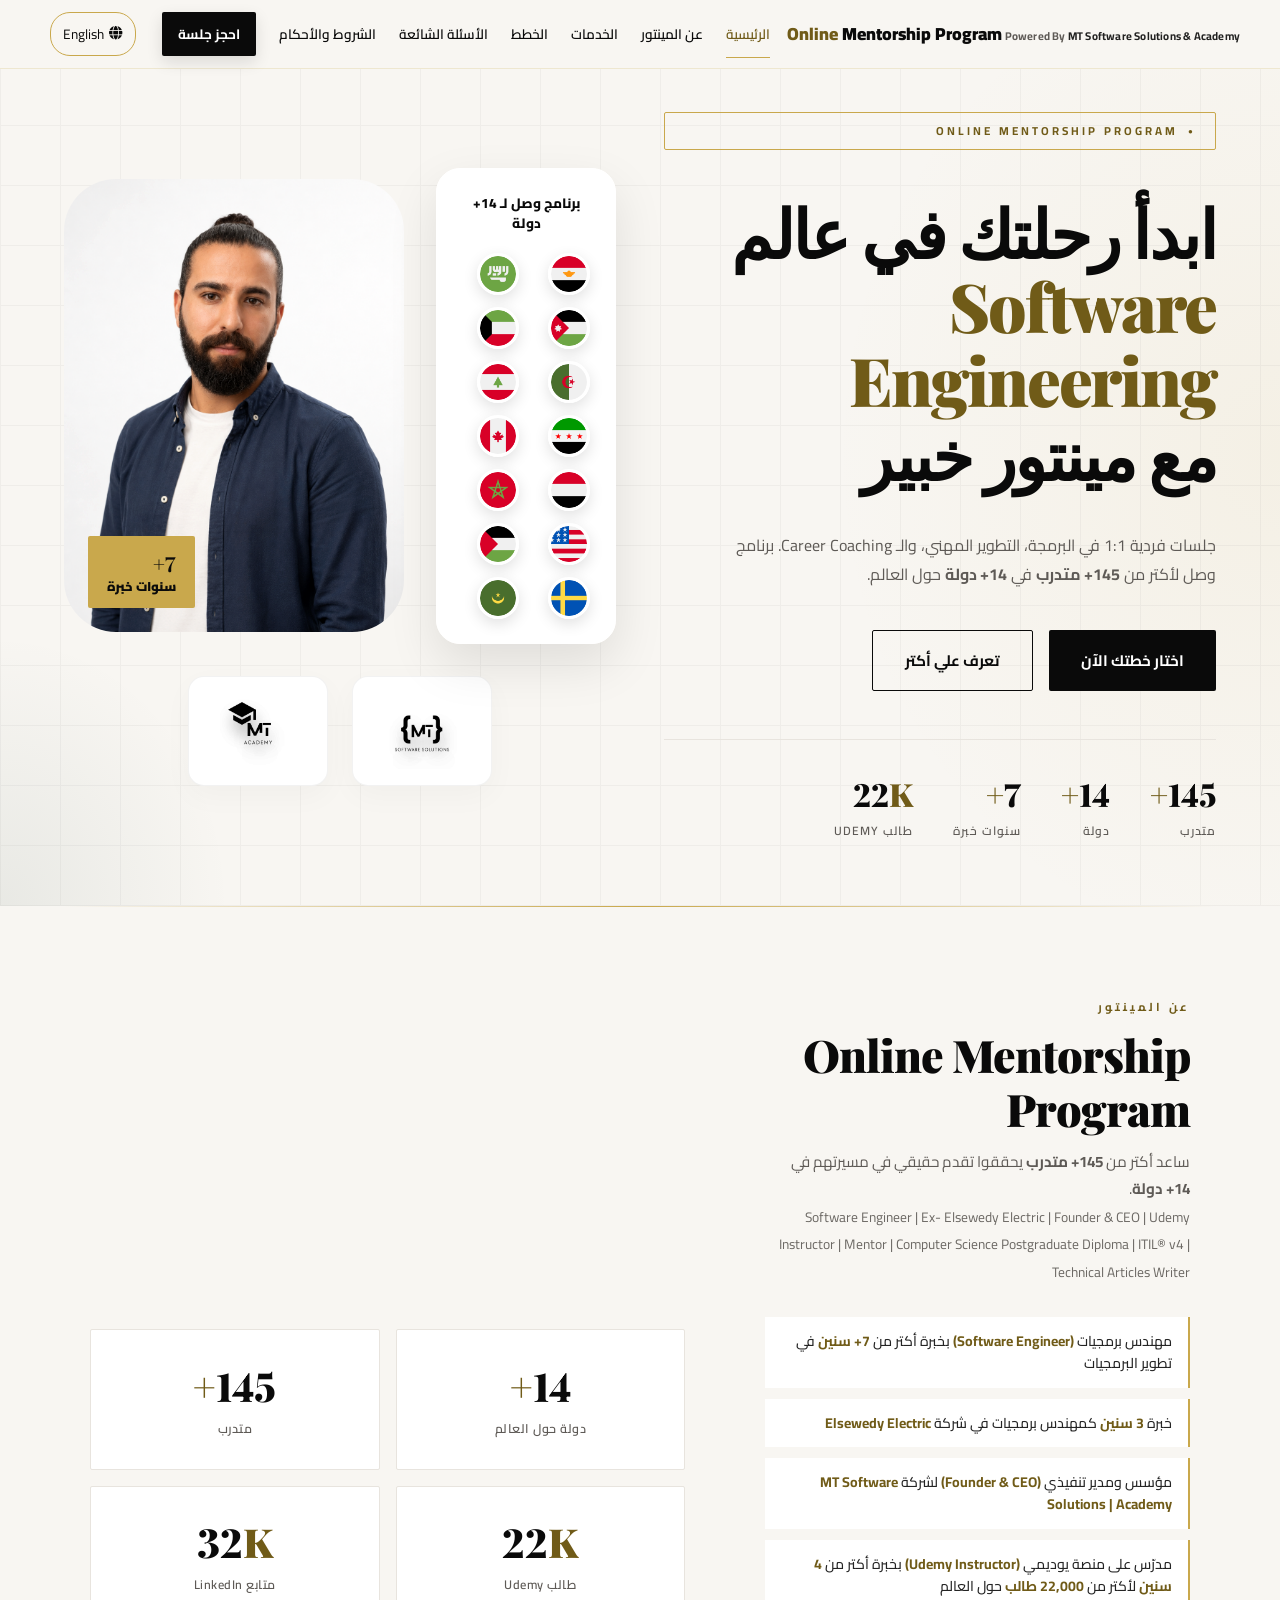
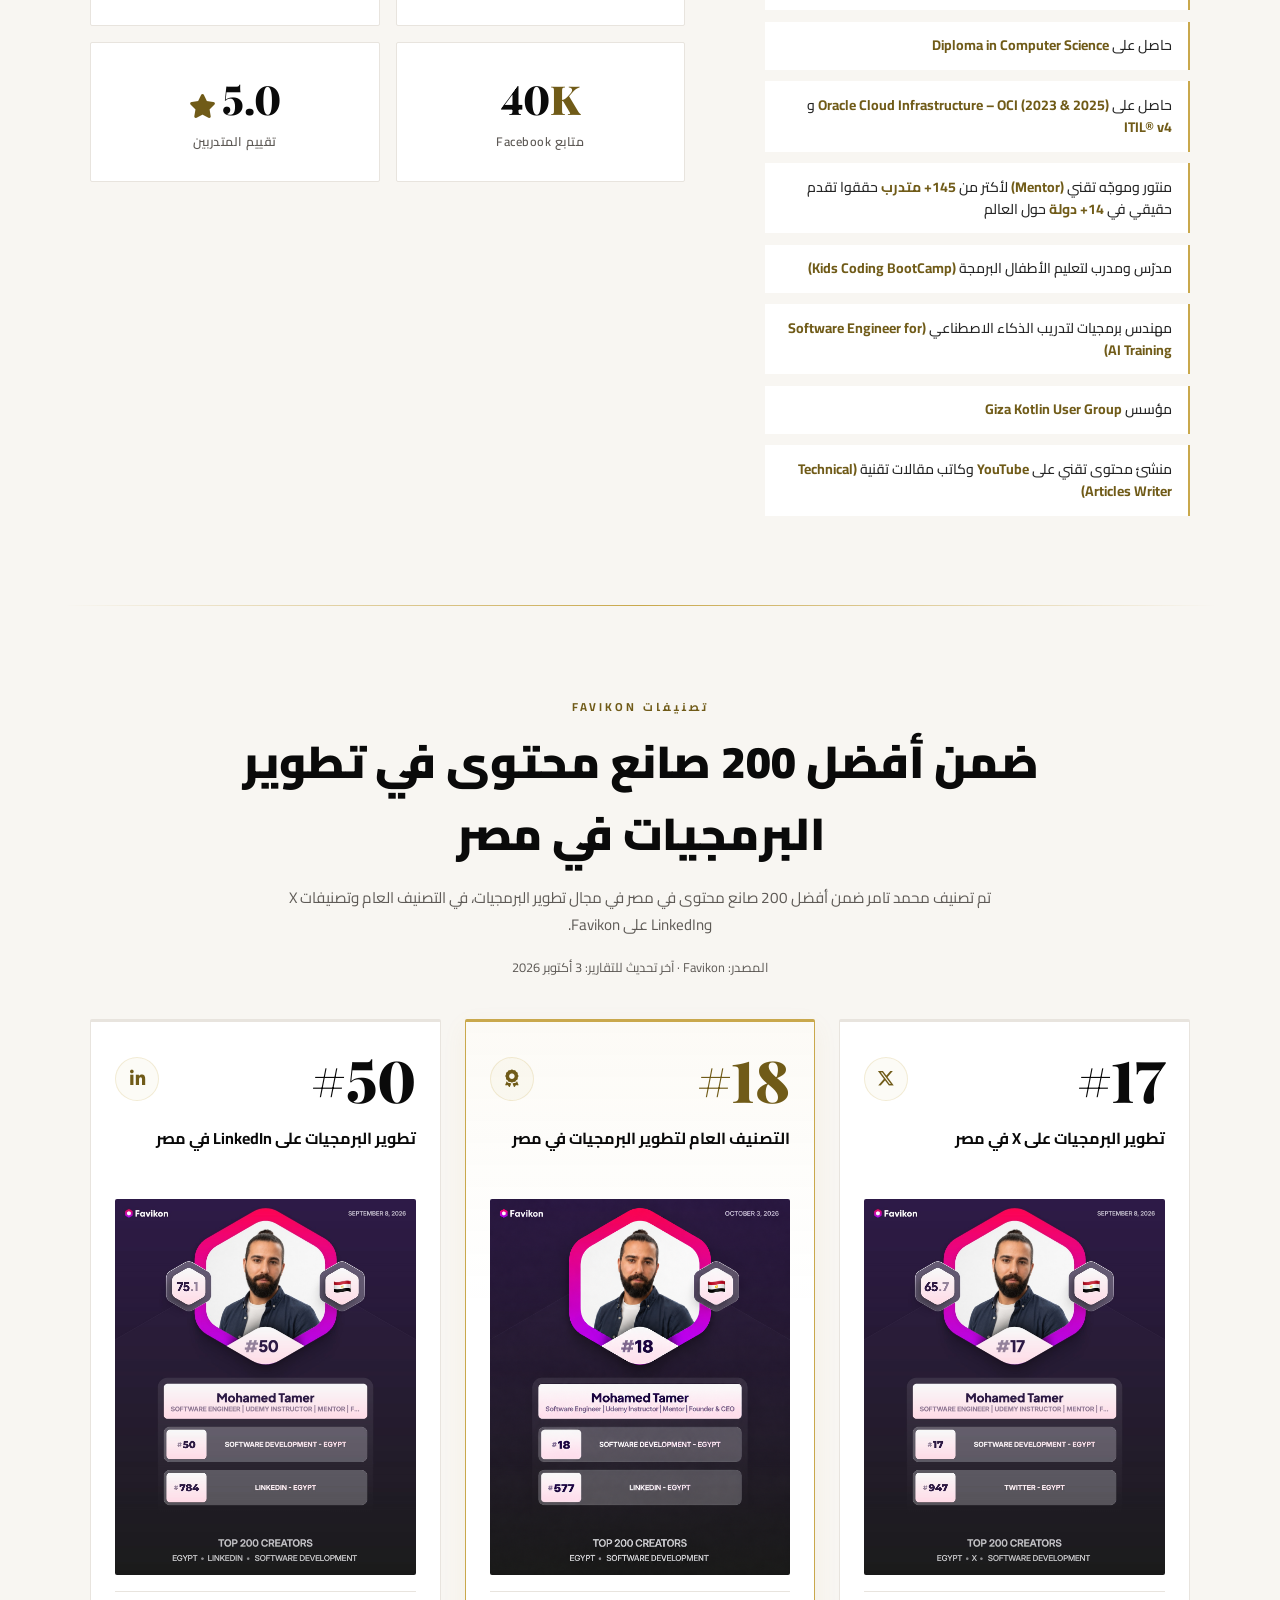
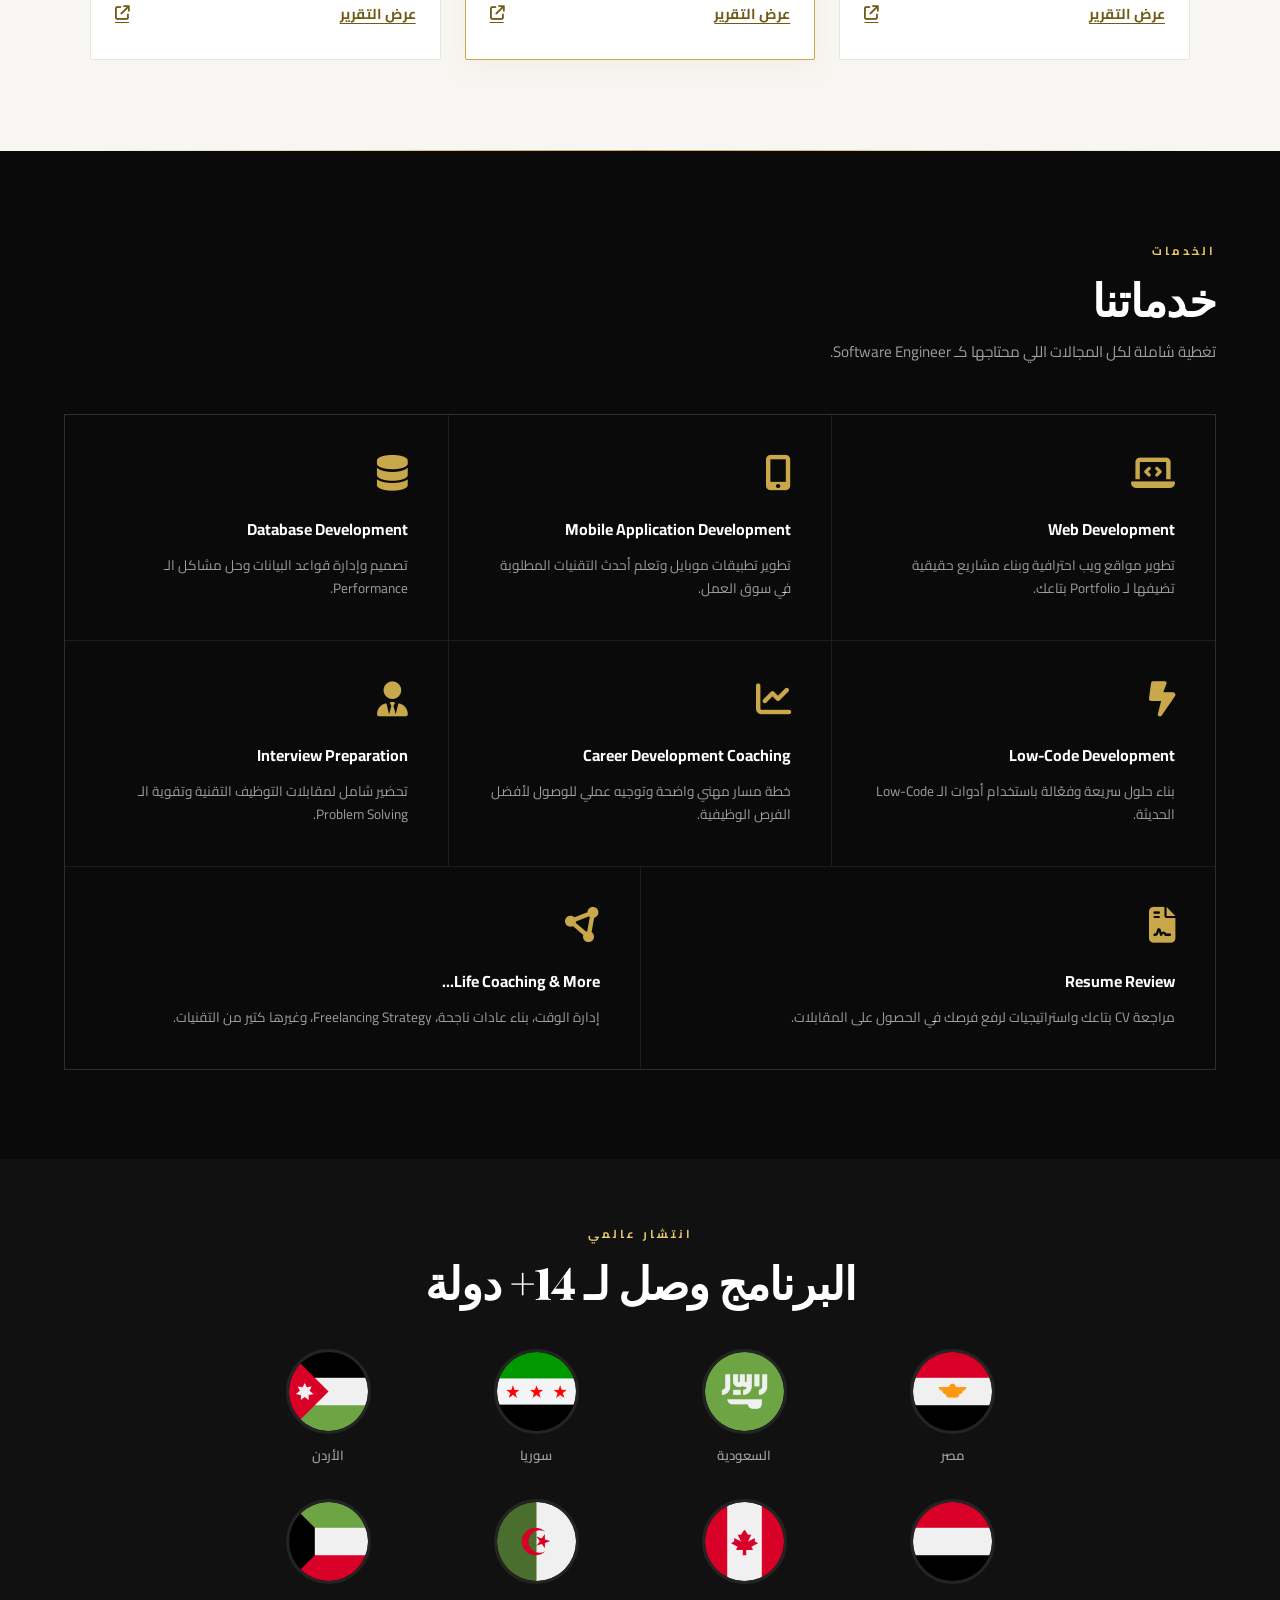
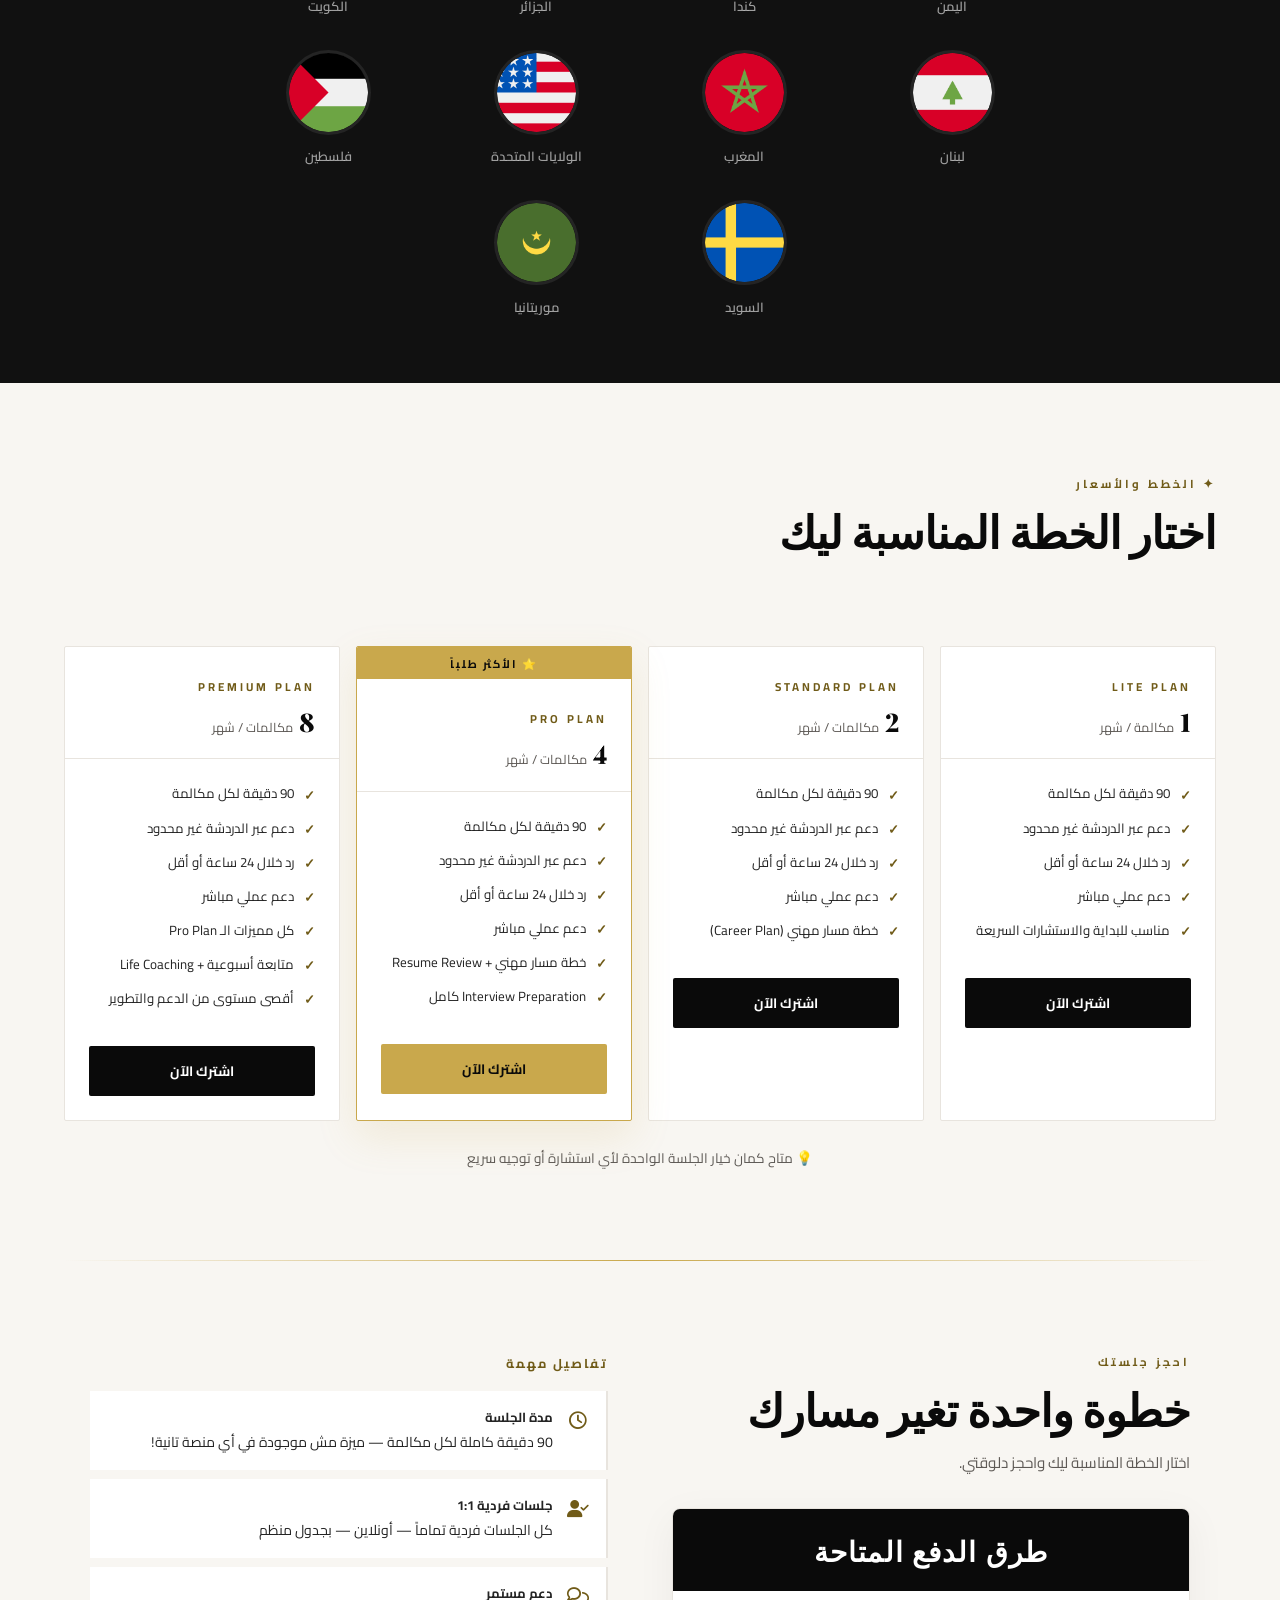
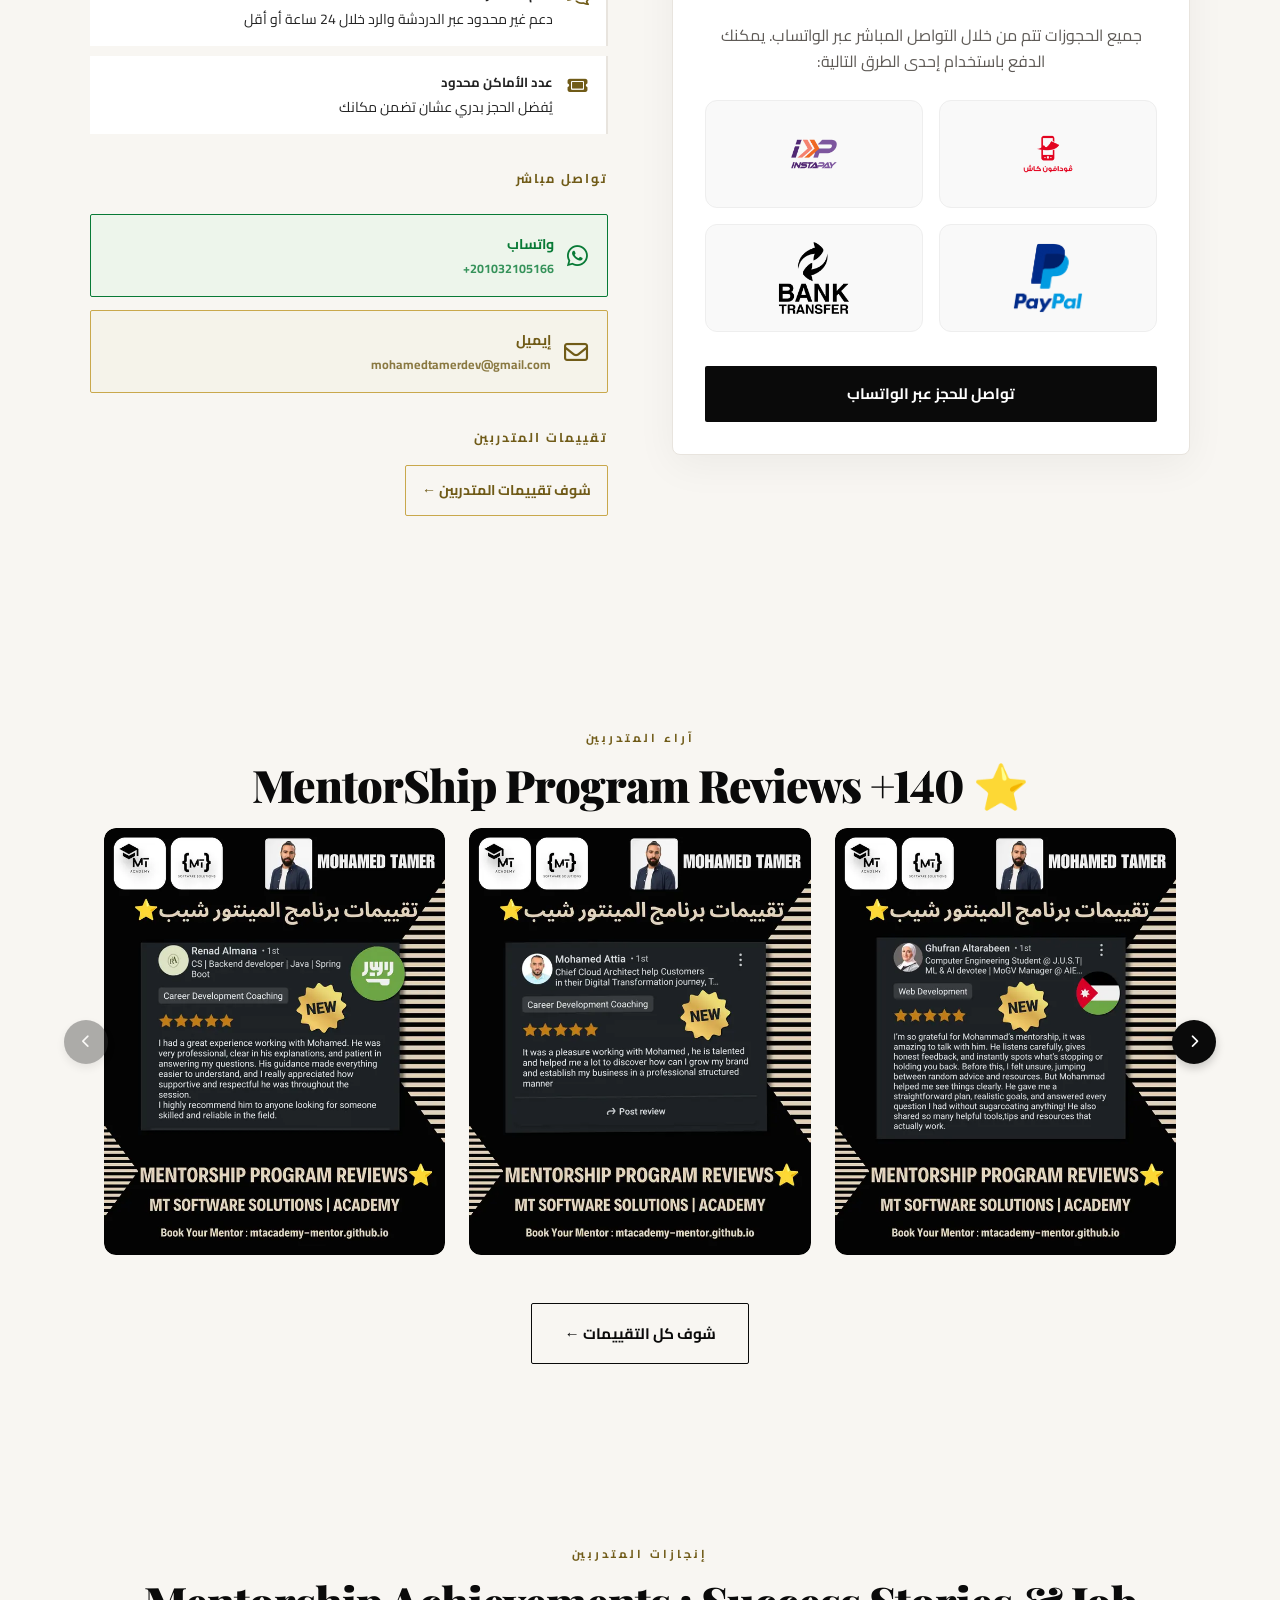
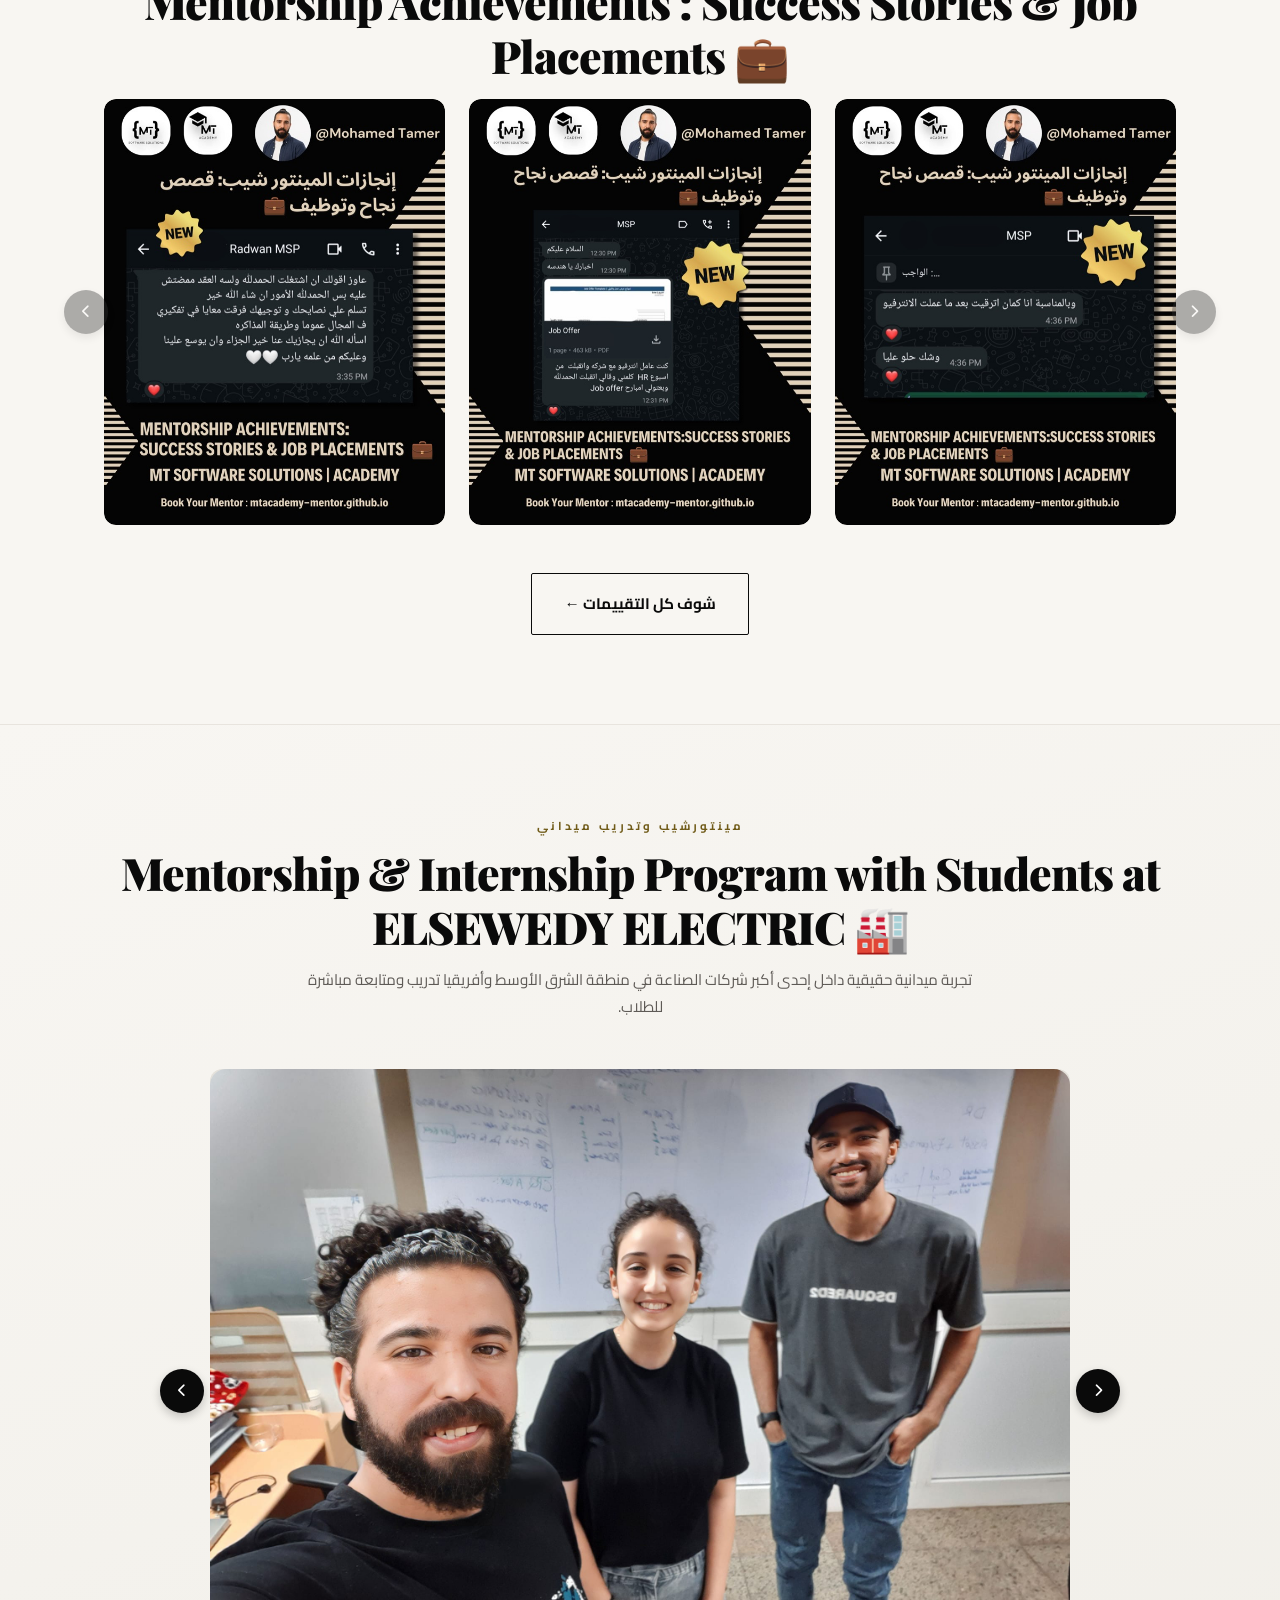
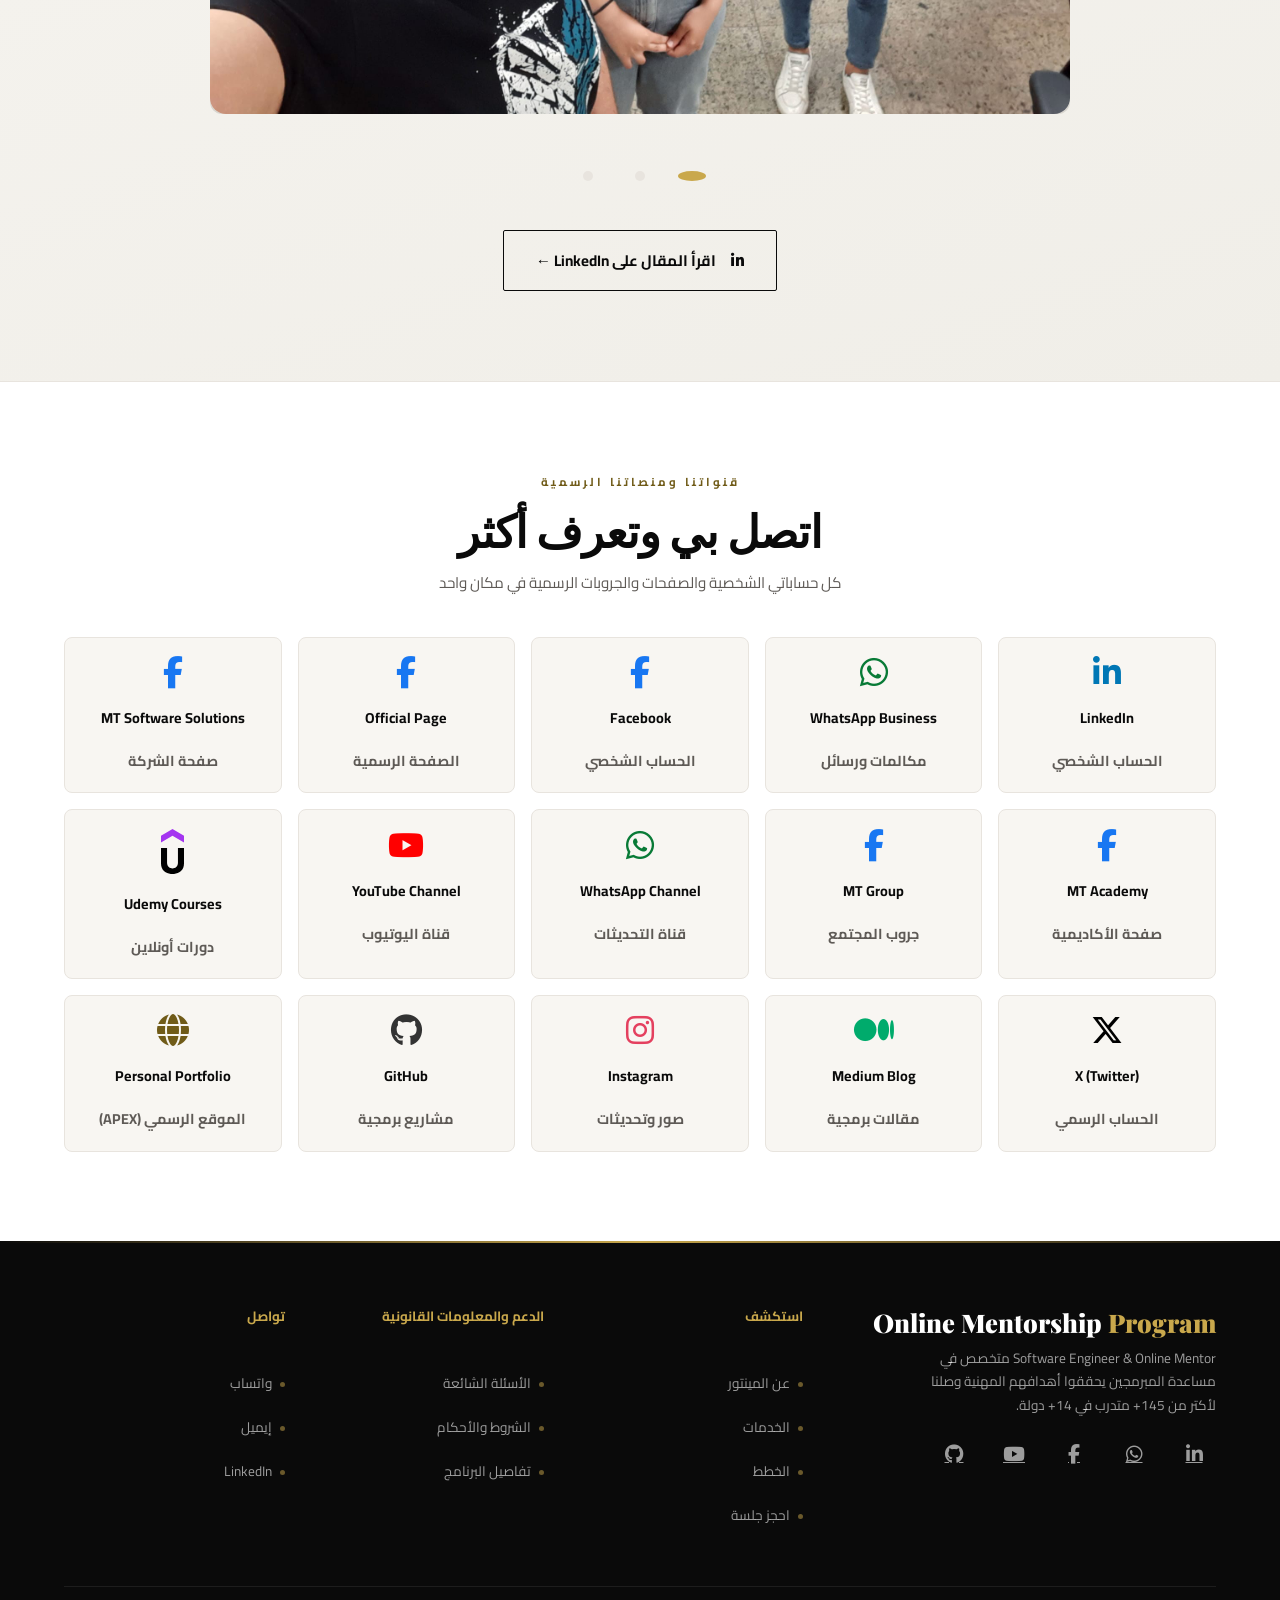
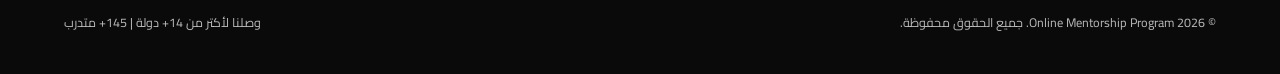
==== commit dacdc767: "Update program reach statistics, country coverage, and Favikon ranking - Update mentee and country c" ====
--- a/index.html
+++ b/index.html
@@ -156,9 +156,9 @@
       </h1>
       <p class="hero-desc">
         <span class="lang-ar">جلسات فردية 1:1 في البرمجة، التطوير المهني، والـ Career Coaching. برنامج وصل لأكتر من
-          <strong>140+ متدرب</strong> في <strong>13+ دولة</strong> حول العالم.</span>
+          <strong>145+ متدرب</strong> في <strong>14+ دولة</strong> حول العالم.</span>
         <span class="lang-en">1:1 private sessions in programming, career development, and career coaching. A program
-          that has reached more than <strong>140+ mentees</strong> in <strong>13+ countries</strong> worldwide.</span>
+          that has reached more than <strong>145+ mentees</strong> in <strong>14+ countries</strong> worldwide.</span>
       </p>
       <div class="hero-btns">
         <button class="btn-primary" type="button" data-scroll-target="plans">
@@ -172,14 +172,14 @@
       </div>
       <div class="hero-stats">
         <div class="stat">
-          <div class="num">140<span>+</span></div>
+          <div class="num">145<span>+</span></div>
           <div class="lbl">
             <span class="lang-ar">متدرب</span>
             <span class="lang-en">Mentees</span>
           </div>
         </div>
         <div class="stat">
-          <div class="num">13<span>+</span></div>
+          <div class="num">14<span>+</span></div>
           <div class="lbl">
             <span class="lang-ar">دولة</span>
             <span class="lang-en">Countries</span>
@@ -204,8 +204,8 @@
     <div class="hero-right">
       <div class="photo-countries">
         <span class="badge-label">
-          <span class="lang-ar">برنامج وصل لـ 13+ دولة</span>
-          <span class="lang-en">Reached 13+ Countries</span>
+          <span class="lang-ar">برنامج وصل لـ 14+ دولة</span>
+          <span class="lang-en">Reached 14+ Countries</span>
         </span>
         <div class="flags" aria-hidden="true"><img src="assets/images/countries/egypt.png" alt="" width="512" height="512" class="flag-badge-img"><img
             src="assets/images/countries/saudi-arabia.png" alt="" width="512" height="512" class="flag-badge-img"><img
@@ -220,6 +220,7 @@
           <img src="assets/images/countries/united-states.png" alt="" width="512" height="512" class="flag-badge-img">
           <img src="assets/images/countries/palestine.png" alt="" width="512" height="512" class="flag-badge-img">
           <img src="assets/images/countries/sweden.png" alt="" width="512" height="512" class="flag-badge-img">
+          <img src="assets/images/countries/mauritania.png" alt="" width="512" height="512" class="flag-badge-img">
         </div>
       </div>
       <div class="photo-frame">
@@ -257,14 +258,14 @@
         </div>
         <p class="s-sub about-summary">
           <span class="lang-ar">
-            ساعد أكتر من <strong>140+ متدرب</strong> يحققوا تقدم حقيقي في مسيرتهم في <strong>13+ دولة</strong>.
+            ساعد أكتر من <strong>145+ متدرب</strong> يحققوا تقدم حقيقي في مسيرتهم في <strong>14+ دولة</strong>.
             <br>
             <span class="about-role-line">Software Engineer | Ex- Elsewedy Electric | Founder &amp; CEO |
               Udemy Instructor | Mentor |
               Computer Science Postgraduate Diploma | ITIL® v4 | Technical Articles Writer</span>
           </span>
           <span class="lang-en">
-            Helped over <strong>140+ mentees</strong> achieve real progress in their careers across <strong>13+
+            Helped over <strong>145+ mentees</strong> achieve real progress in their careers across <strong>14+
               countries</strong>.
             <br>
             <span class="about-role-line">Software Engineer | Ex- Elsewedy Electric | Founder &amp; CEO |
@@ -321,10 +322,10 @@
           </div>
           <div class="cred-item">
             <div class="cred-text">
-              <span class="lang-ar">منتور وموجّه تقني <strong>(Mentor)</strong> لأكتر من <strong>140+ متدرب</strong>
-                حققوا تقدم حقيقي في <strong>13+ دولة</strong> حول العالم</span>
-              <span class="lang-en"><strong>Technical Mentor</strong> for over <strong>140+ mentees</strong> in
-                <strong>13+ countries</strong> worldwide.</span>
+              <span class="lang-ar">منتور وموجّه تقني <strong>(Mentor)</strong> لأكتر من <strong>145+ متدرب</strong>
+                حققوا تقدم حقيقي في <strong>14+ دولة</strong> حول العالم</span>
+              <span class="lang-en"><strong>Technical Mentor</strong> for over <strong>145+ mentees</strong> in
+                <strong>14+ countries</strong> worldwide.</span>
             </div>
           </div>
           <div class="cred-item">
@@ -358,14 +359,14 @@
       </div>
       <div class="about-numbers">
         <div class="abox">
-          <div class="abox-num">13<span>+</span></div>
+          <div class="abox-num">14<span>+</span></div>
           <div class="abox-label">
             <span class="lang-ar">دولة حول العالم</span>
             <span class="lang-en">Countries</span>
           </div>
         </div>
         <div class="abox">
-          <div class="abox-num">140<span>+</span></div>
+          <div class="abox-num">145<span>+</span></div>
           <div class="abox-label">
             <span class="lang-ar">متدرب</span>
             <span class="lang-en">Mentees</span>
@@ -420,9 +421,9 @@
       <span class="lang-en">Mohamed Tamer is featured among Favikon’s Top 200 Software Development Creators in Egypt, across the overall, X, and LinkedIn rankings.</span>
     </p>
     <p class="favikon-source">
-      <span class="lang-ar">المصدر: Favikon · بتاريخ </span>
-      <span class="lang-en">Source: Favikon · As of </span>
-      <time datetime="2026-09-08"><span class="lang-ar">8 سبتمبر 2026</span><span class="lang-en">September 8, 2026</span></time>
+      <span class="lang-ar">المصدر: Favikon · آخر تحديث للتقارير: </span>
+      <span class="lang-en">Source: Favikon · Latest report update: </span>
+      <time datetime="2026-10-03"><span class="lang-ar">3 أكتوبر 2026</span><span class="lang-en">October 3, 2026</span></time>
     </p>
 
     <div class="favikon-grid">
@@ -452,23 +453,23 @@
 
       <article class="favikon-card favikon-card-overall" aria-labelledby="favikon-overall-heading">
         <div class="favikon-rank-row">
-          <bdi class="favikon-rank" dir="ltr">#32</bdi>
+          <bdi class="favikon-rank" dir="ltr">#18</bdi>
           <i class="fa-solid fa-award favikon-category-icon" aria-hidden="true"></i>
         </div>
         <h3 class="favikon-card-heading" id="favikon-overall-heading">
           <span class="lang-ar">التصنيف العام لتطوير البرمجيات في مصر</span>
           <span class="lang-en">Overall Software Development in Egypt</span>
         </h3>
-        <img class="favikon-report" src="assets/images/favikon/mohamed-tamer-overall-egypt-rank-32.png"
-          width="1200" height="1500" loading="lazy" decoding="async"
-          alt="تقرير Favikon لمحمد تامر: المرتبة 32 ضمن أفضل 200 صانع محتوى في التصنيف العام لتطوير البرمجيات في مصر، بتاريخ 8 سبتمبر 2026"
-          data-alt-ar="تقرير Favikon لمحمد تامر: المرتبة 32 ضمن أفضل 200 صانع محتوى في التصنيف العام لتطوير البرمجيات في مصر، بتاريخ 8 سبتمبر 2026"
-          data-alt-en="Favikon report for Mohamed Tamer: #32 among the Top 200 overall Software Development creators in Egypt, September 8, 2026">
-        <a class="favikon-report-link" href="assets/images/favikon/mohamed-tamer-overall-egypt-rank-32.png"
+        <img class="favikon-report" src="assets/images/favikon/mohamed-tamer-overall-egypt-rank-18.png"
+          width="1121" height="1403" loading="lazy" decoding="async"
+          alt="تقرير Favikon لمحمد تامر: المرتبة 18 ضمن أفضل 200 صانع محتوى في التصنيف العام لتطوير البرمجيات في مصر، بتاريخ 3 أكتوبر 2026"
+          data-alt-ar="تقرير Favikon لمحمد تامر: المرتبة 18 ضمن أفضل 200 صانع محتوى في التصنيف العام لتطوير البرمجيات في مصر، بتاريخ 3 أكتوبر 2026"
+          data-alt-en="Favikon report for Mohamed Tamer: #18 among the Top 200 overall Software Development creators in Egypt, October 3, 2026">
+        <a class="favikon-report-link" href="assets/images/favikon/mohamed-tamer-overall-egypt-rank-18.png"
           target="_blank" rel="noopener noreferrer"
-          aria-label="عرض التقرير: المرتبة 32 في التصنيف العام لتطوير البرمجيات في مصر (يفتح في علامة تبويب جديدة)"
-          data-label-ar="عرض التقرير: المرتبة 32 في التصنيف العام لتطوير البرمجيات في مصر (يفتح في علامة تبويب جديدة)"
-          data-label-en="View report: #32 in the overall Software Development ranking in Egypt (opens in a new tab)">
+          aria-label="عرض التقرير: المرتبة 18 في التصنيف العام لتطوير البرمجيات في مصر (يفتح في علامة تبويب جديدة)"
+          data-label-ar="عرض التقرير: المرتبة 18 في التصنيف العام لتطوير البرمجيات في مصر (يفتح في علامة تبويب جديدة)"
+          data-label-en="View report: #18 in the overall Software Development ranking in Egypt (opens in a new tab)">
           <span class="lang-ar">عرض التقرير</span><span class="lang-en">View report</span>
           <i class="fa-solid fa-arrow-up-right-from-square" aria-hidden="true"></i>
         </a>
@@ -592,8 +593,8 @@
       <span class="lang-en">Global Reach</span>
     </div>
     <div class="s-title">
-      <span class="lang-ar">البرنامج وصل لـ 13+ دولة</span>
-      <span class="lang-en">Program reached 13+ countries</span>
+      <span class="lang-ar">البرنامج وصل لـ 14+ دولة</span>
+      <span class="lang-en">Program reached 14+ countries</span>
     </div>
     <div class="countries-track">
       <div class="country-pill"><img src="/assets/images/countries/egypt.png" alt="" loading="lazy" decoding="async" width="512" height="512" class="flag-img"><span><span
@@ -628,6 +629,8 @@
           loading="lazy" decoding="async" width="512" height="512" class="flag-img"><span><span class="lang-ar">فلسطين</span><span class="lang-en">Palestine</span></span></div>
       <div class="country-pill"><img src="/assets/images/countries/sweden.png" alt="" loading="lazy" decoding="async" width="512" height="512" class="flag-img"><span><span
             class="lang-ar">السويد</span><span class="lang-en">Sweden</span></span></div>
+      <div class="country-pill"><img src="/assets/images/countries/mauritania.png" alt="" loading="lazy" decoding="async" width="512" height="512" class="flag-img"><span><span
+            class="lang-ar">موريتانيا</span><span class="lang-en">Mauritania</span></span></div>
 
     </div>
   </section>
@@ -1314,9 +1317,9 @@
         </div>
         <p>
           <span class="lang-ar">Software Engineer &amp; Online Mentor متخصص في مساعدة المبرمجين يحققوا أهدافهم المهنية وصلنا
-            لأكتر من 140+ متدرب في 13+ دولة.</span>
+            لأكتر من 145+ متدرب في 14+ دولة.</span>
           <span class="lang-en">Software Engineer &amp; Online Mentor specialized in helping developers achieve their
-            professional goals. Reached 140+ mentees in 13+ countries.</span>
+            professional goals. Reached 145+ mentees in 14+ countries.</span>
         </p>
         <div class="footer-social-lite">
           <a href="https://www.linkedin.com/in/mohamedtamer0" target="_blank" rel="noopener noreferrer" aria-label="LinkedIn"><i class="fab fa-linkedin-in" aria-hidden="true"></i></a>
@@ -1381,8 +1384,8 @@
         <span class="lang-en">© 2026 Online Mentorship <span>Program</span>. All rights reserved.</span>
       </div>
       <div class="footer-copy">
-        <span class="lang-ar">وصلنا لأكتر من 13+ دولة | 140+ متدرب</span>
-        <span class="lang-en">Reached 13+ countries | 140+ mentees</span>
+        <span class="lang-ar">وصلنا لأكتر من 14+ دولة | 145+ متدرب</span>
+        <span class="lang-en">Reached 14+ countries | 145+ mentees</span>
       </div>
     </div>
   </footer>
--- a/assets/css/style.css
+++ b/assets/css/style.css
@@ -2429,6 +2429,7 @@
     html.motion-enabled .flags img:nth-child(11) { animation-delay: 770ms; }
     html.motion-enabled .flags img:nth-child(12) { animation-delay: 790ms; }
     html.motion-enabled .flags img:nth-child(13) { animation-delay: 810ms; }
+    html.motion-enabled .flags img:nth-child(14) { animation-delay: 830ms; }
 
     html.motion-enabled .company-logo {
       animation-name: fadeUp;
@@ -3319,8 +3320,9 @@
       grid-column: span 2;
     }
 
-    .country-pill:last-child {
-      grid-column: 4 / span 2;
+    /* Center the final pair in the 14-country grid. */
+    .country-pill:nth-last-child(2) {
+      grid-column: 3 / span 2;
     }
 
     @media (max-width: 768px) {
@@ -3329,8 +3331,8 @@
         gap: 1.5rem;
       }
 
-      .country-pill:last-child {
-        grid-column: 3 / span 2;
+      .country-pill:nth-last-child(2) {
+        grid-column: 2 / span 2;
       }
     }
 
@@ -3340,8 +3342,8 @@
         gap: 1.2rem;
       }
 
-      .country-pill:last-child {
-        grid-column: 2 / span 2;
+      .country-pill:nth-last-child(2) {
+        grid-column: span 2;
       }
     }
 
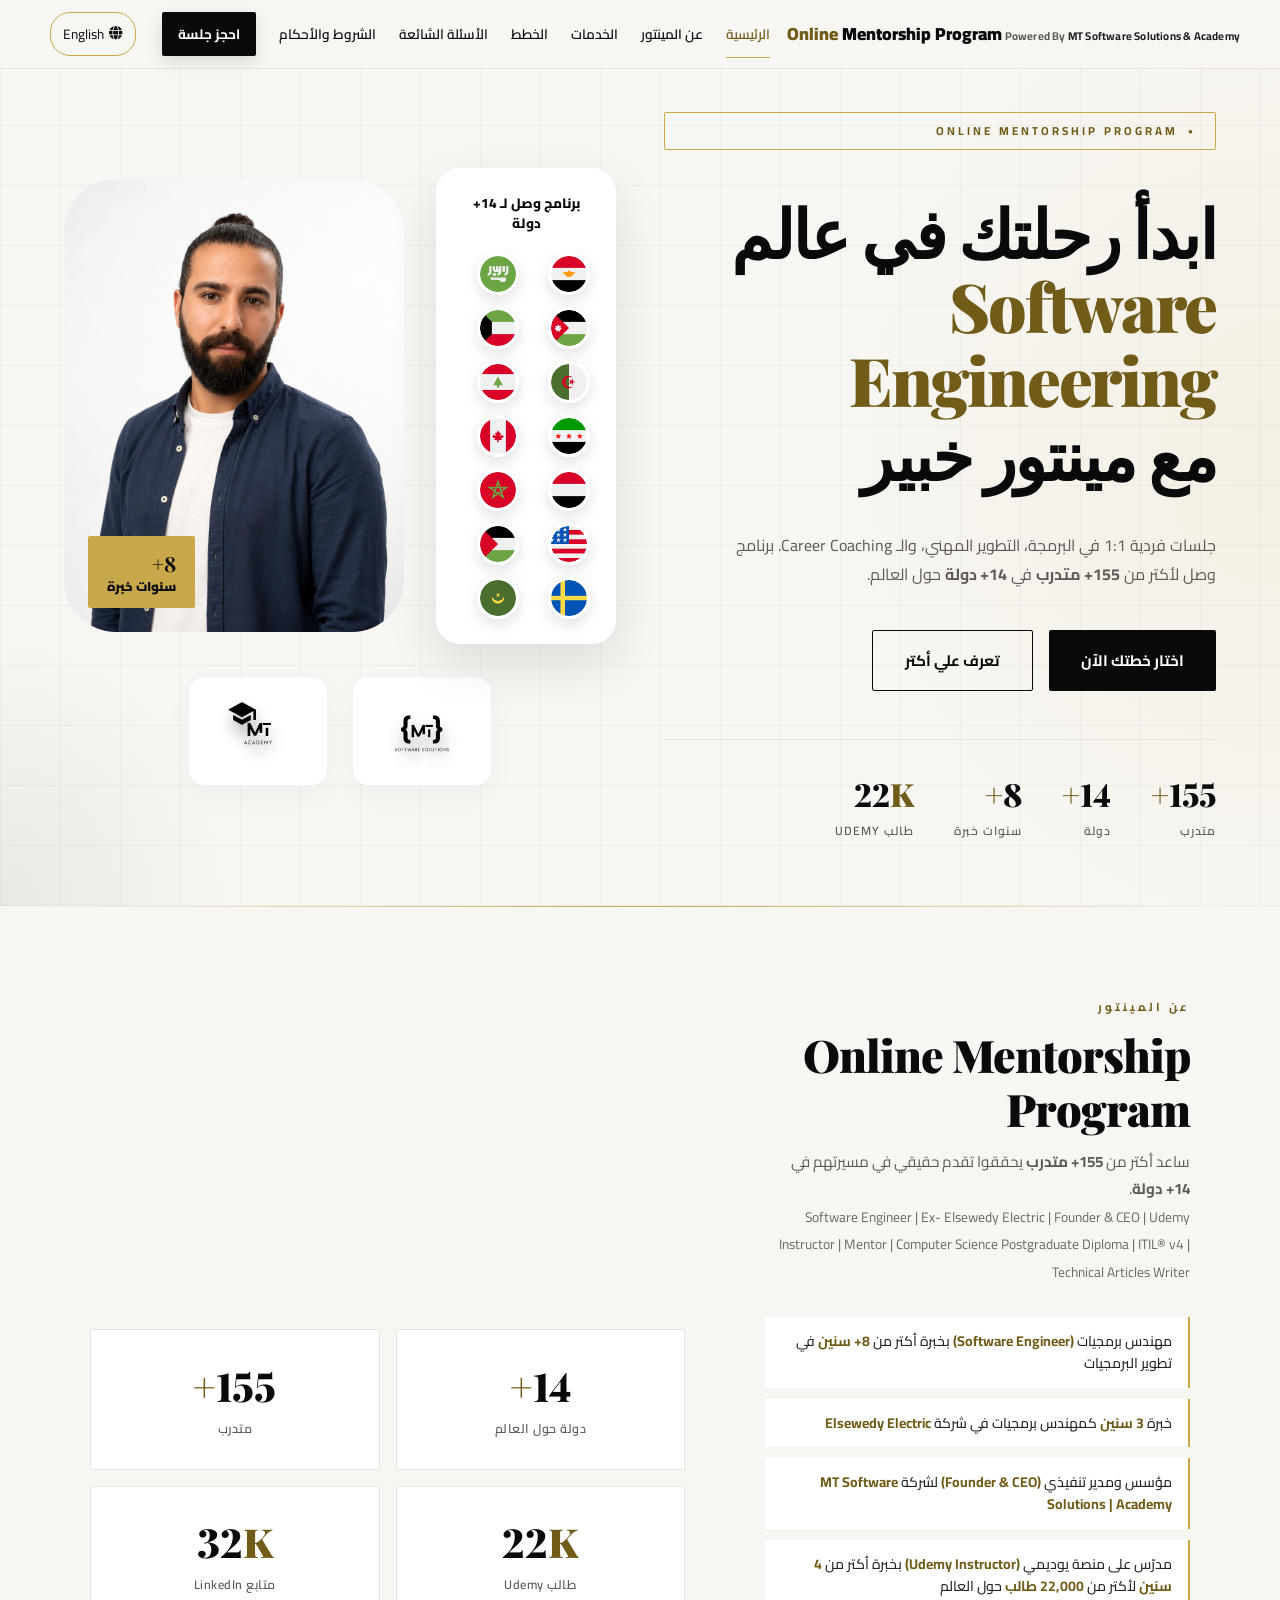
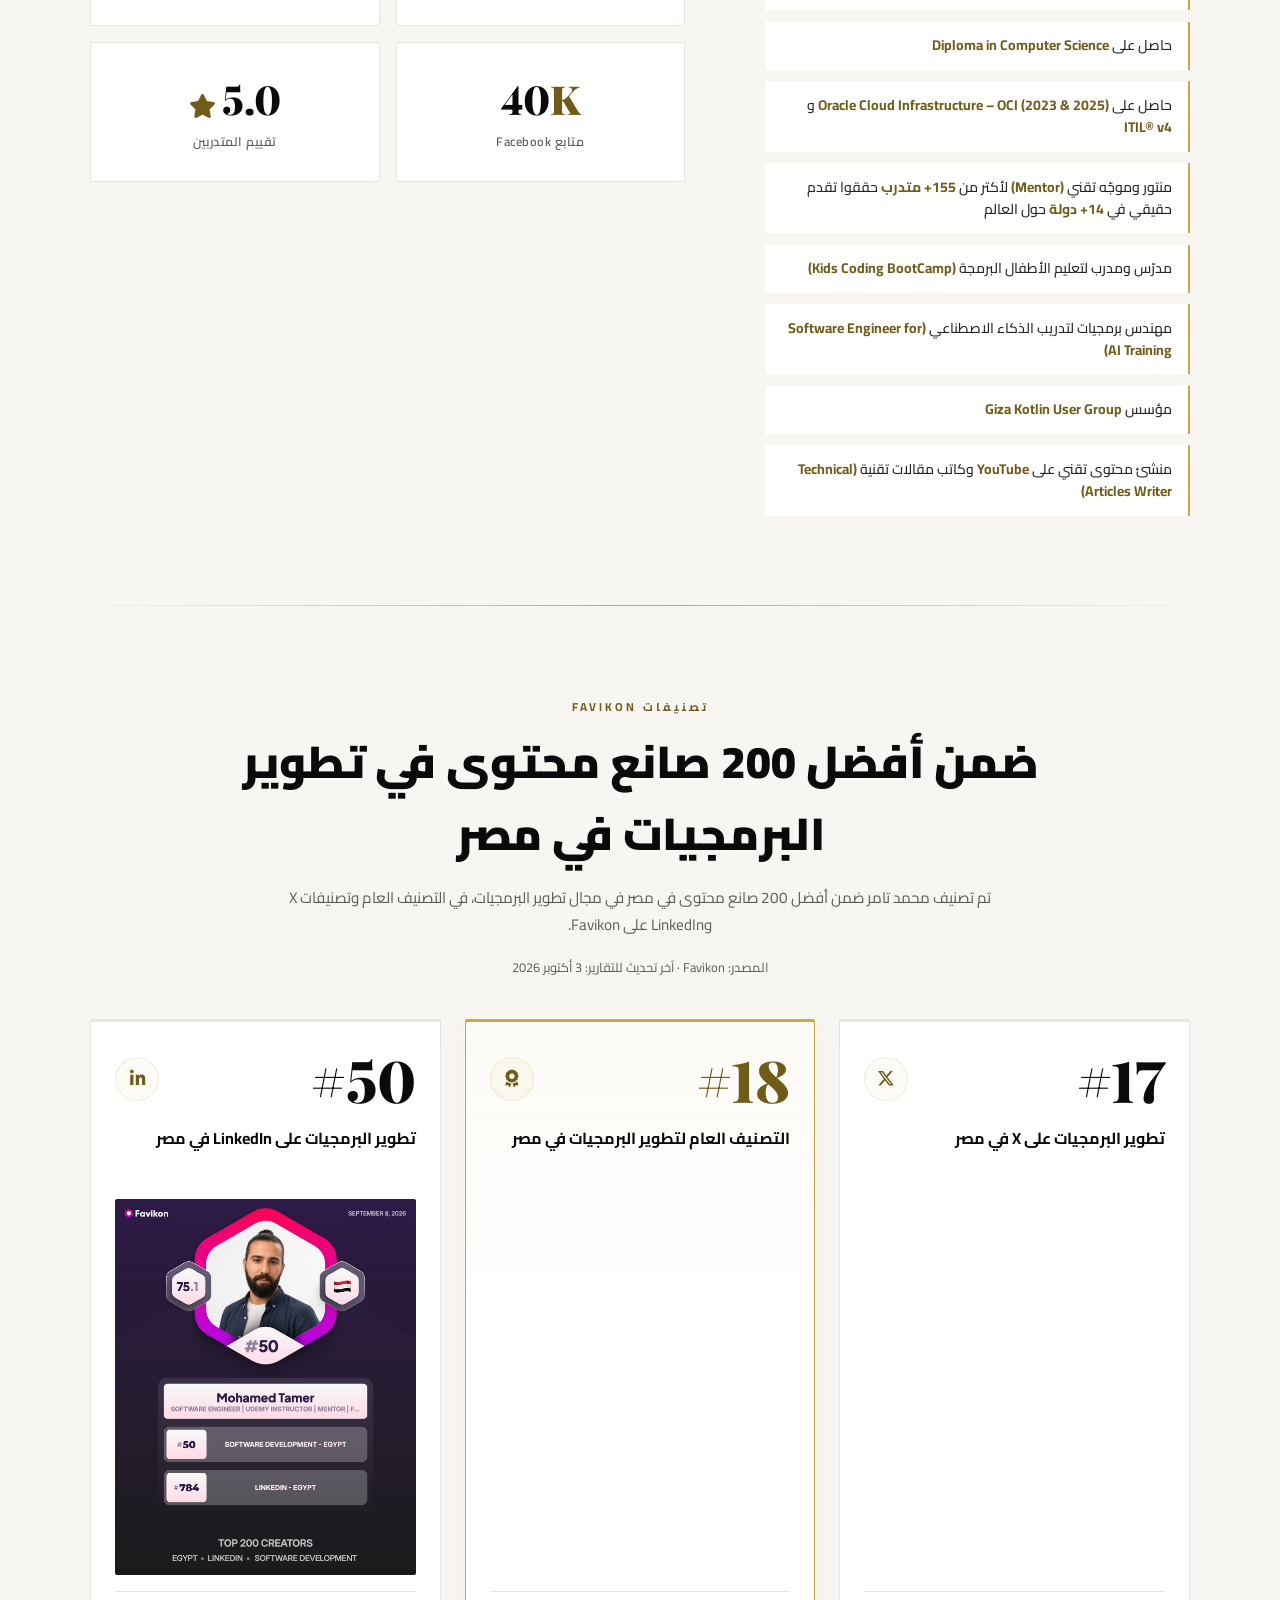
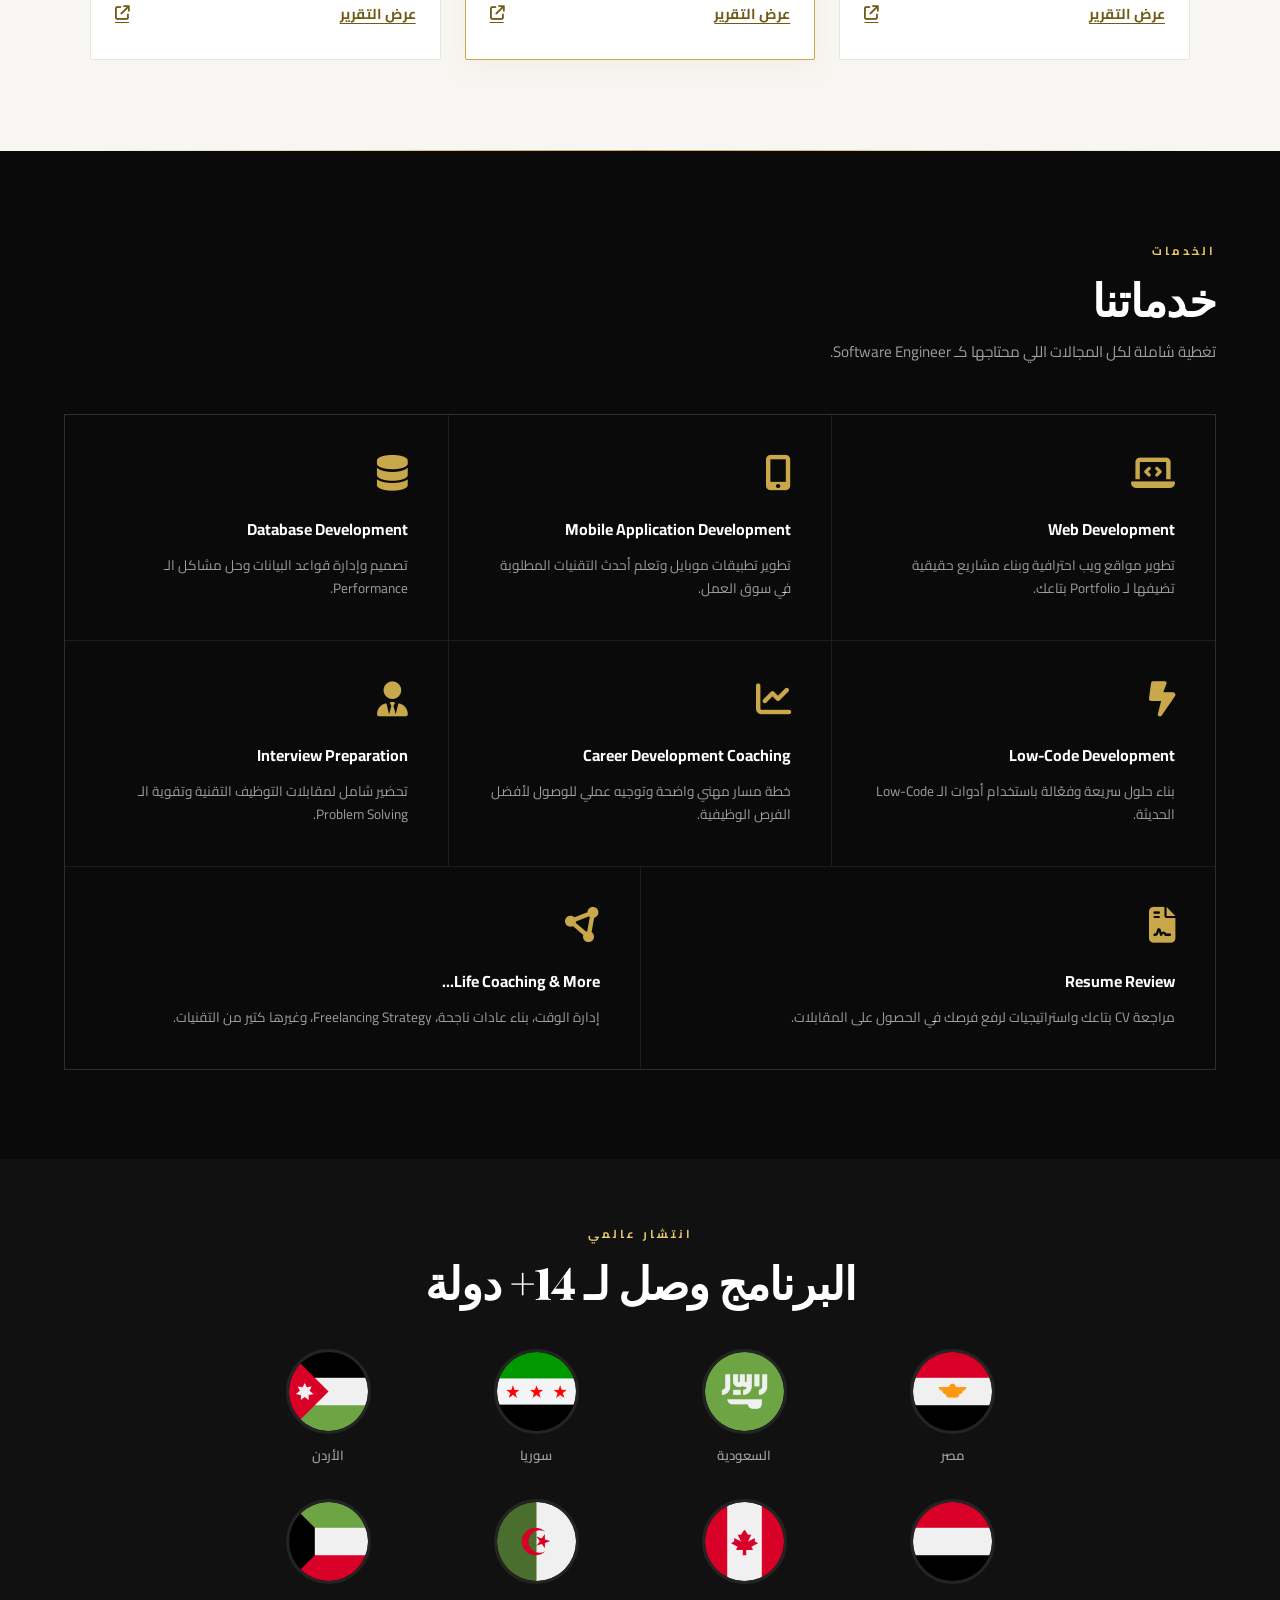
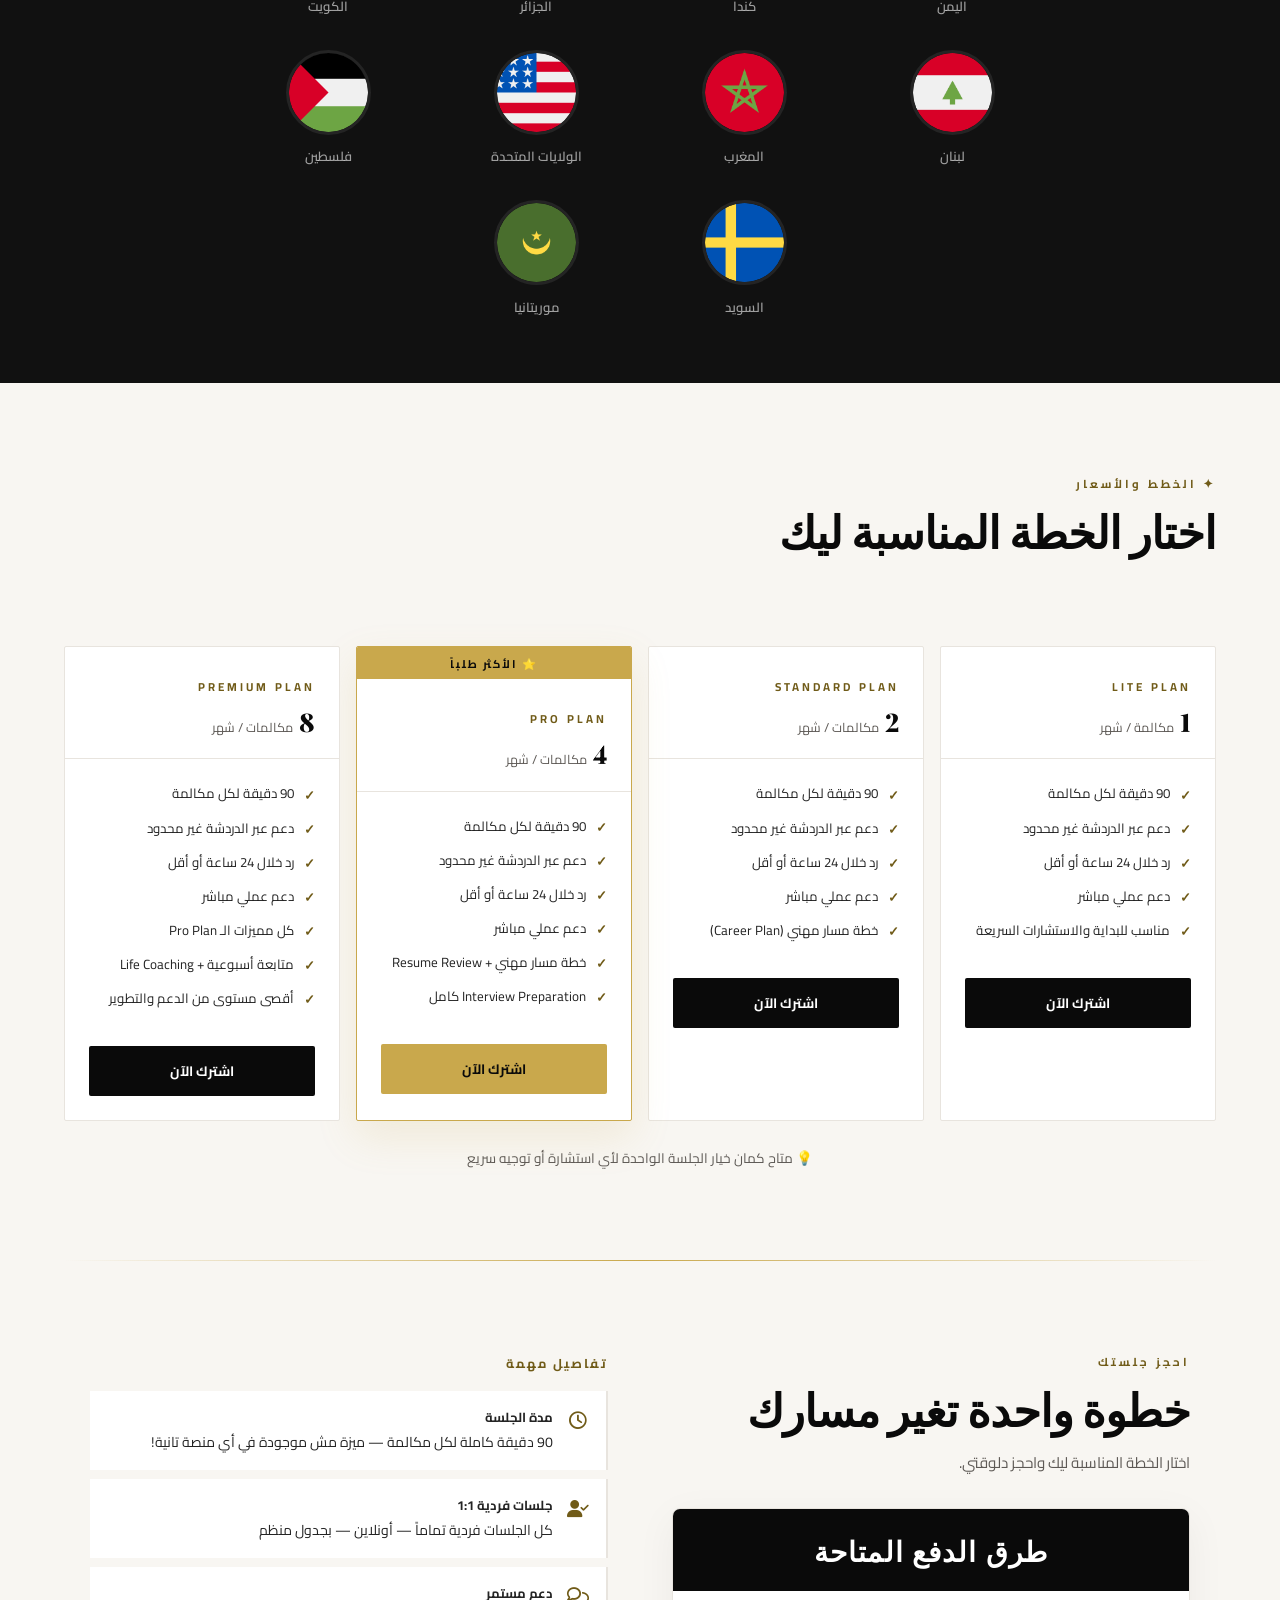
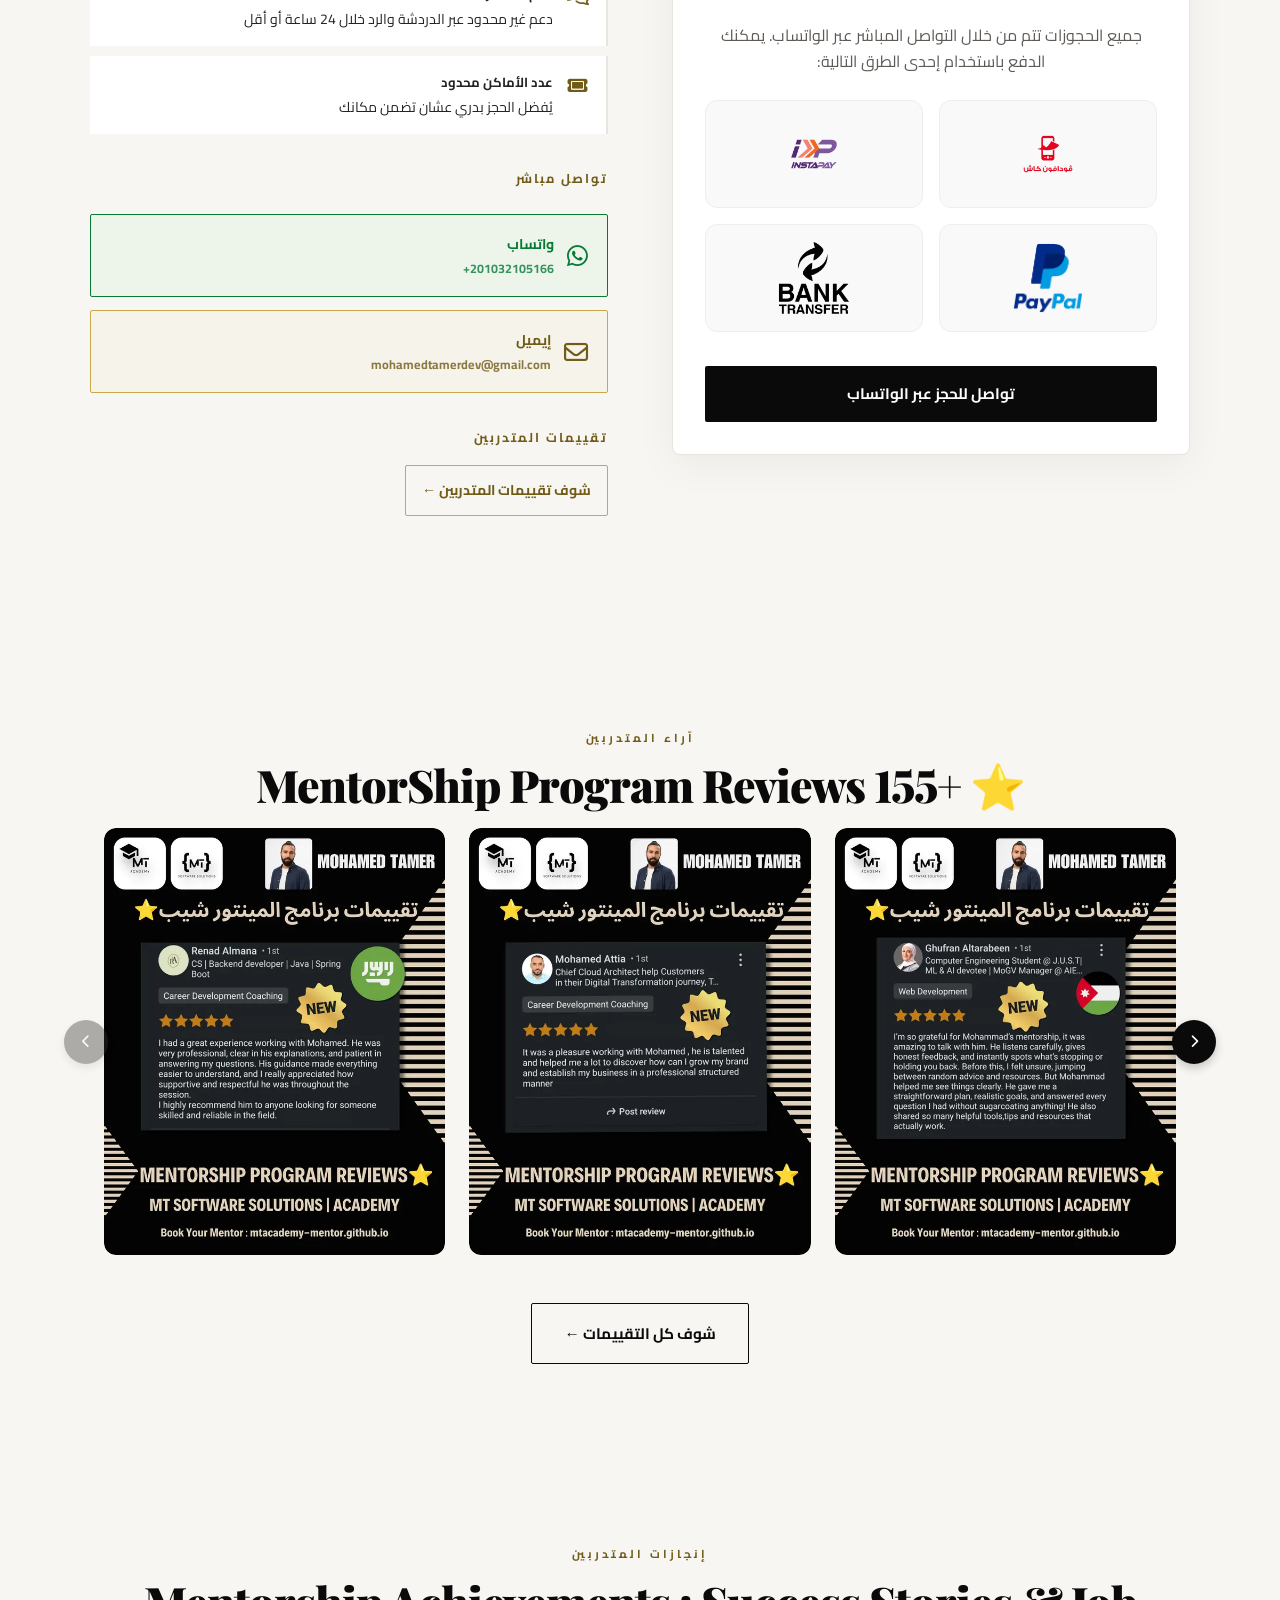
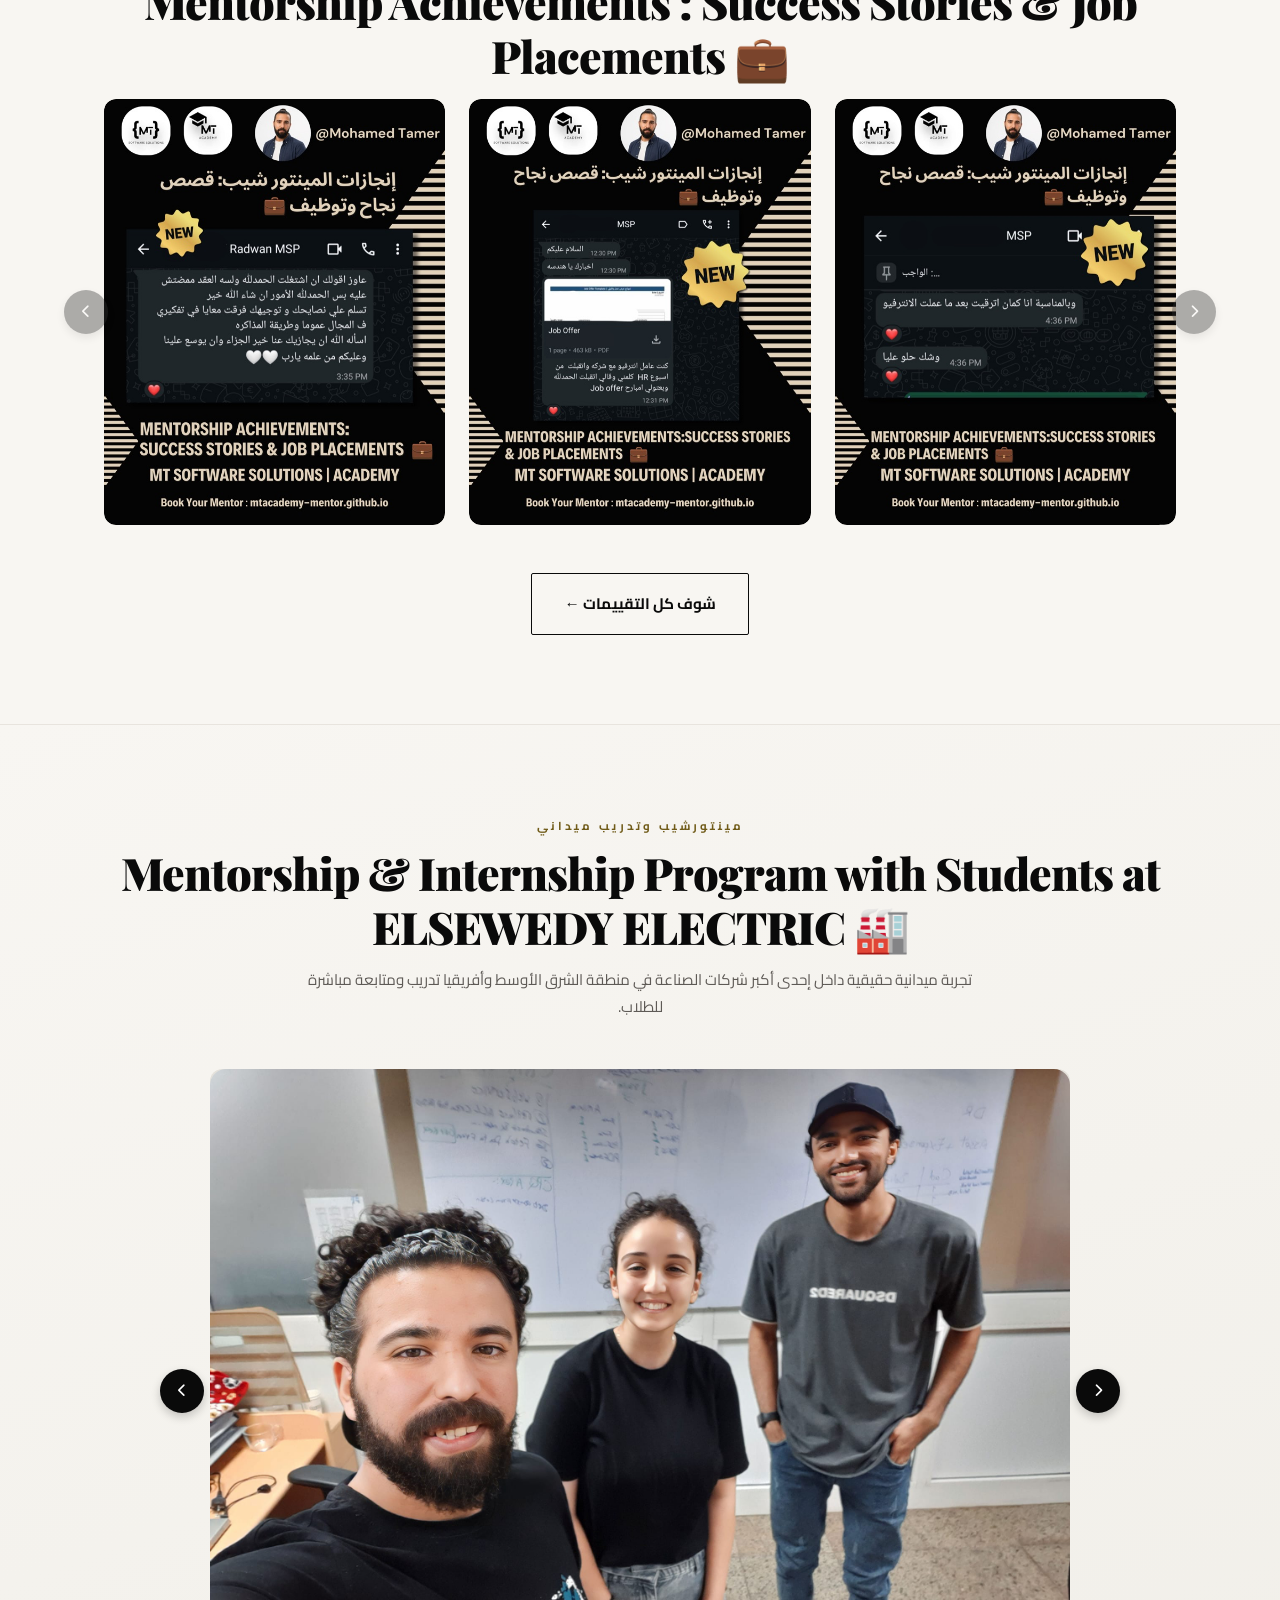
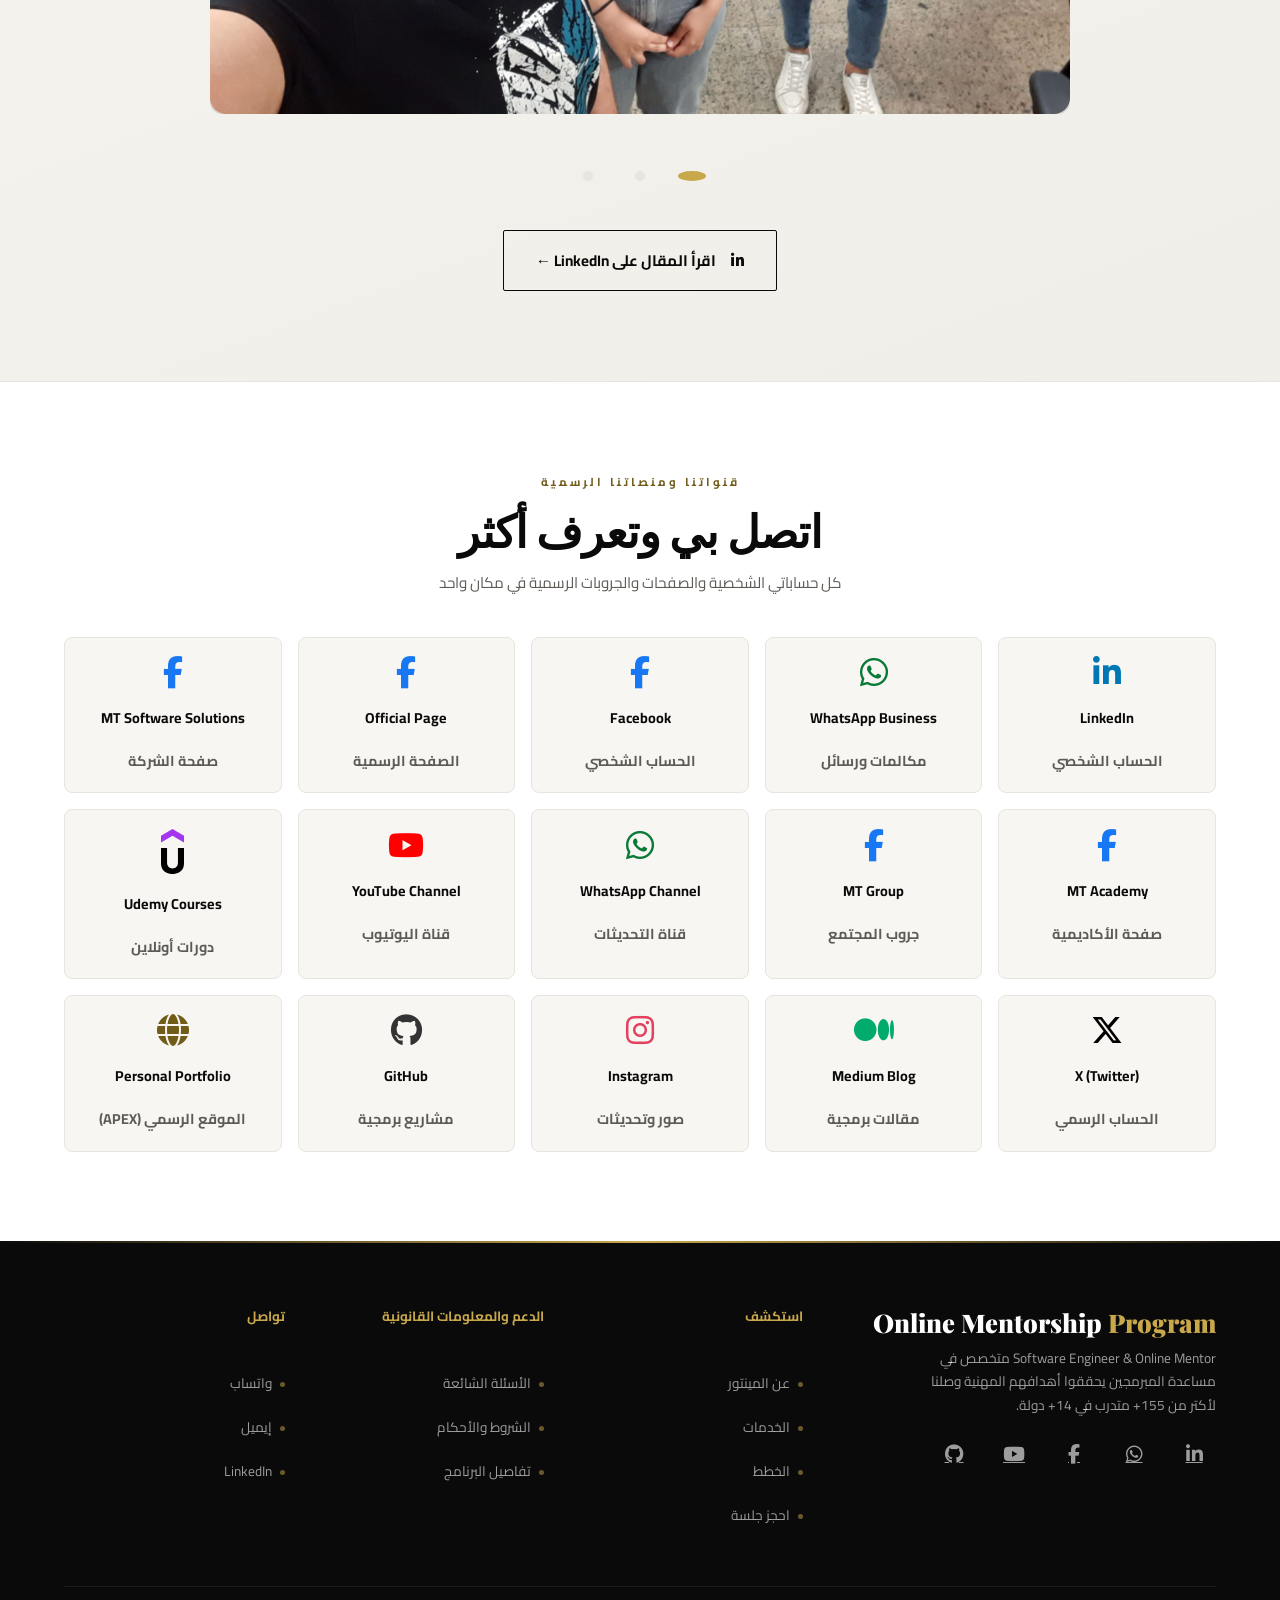
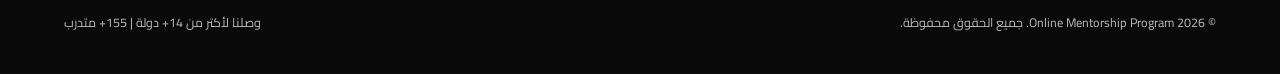
==== commit e72f4bac: "update numbers" ====
--- a/index.html
+++ b/index.html
@@ -31,9 +31,9 @@
 <body>
 
   <aside class="promo-banner" id="promotion-banner" role="region"
-    aria-label="عرض أكتوبر: خصم 35% على برنامج الـ Online Mentorship"
-    data-label-ar="عرض أكتوبر: خصم 35% على برنامج الـ Online Mentorship"
-    data-label-en="October offer: 35% off the Online Mentorship Program" hidden>
+    aria-label="عرض نوفمبر: خصم 35% على برنامج الـ Online Mentorship"
+    data-label-ar="عرض نوفمبر: خصم 35% على برنامج الـ Online Mentorship"
+    data-label-en="November offer: 35% off the Online Mentorship Program" hidden>
     <div class="promo-banner-inner">
       <div class="promo-offer">
         <div class="promo-deal-badge" aria-hidden="true">
@@ -44,8 +44,8 @@
         <div class="promo-offer-content">
           <span class="promo-campaign-label">
             <i class="fa-solid fa-bolt" aria-hidden="true"></i>
-            <span class="lang-ar">عرض أكتوبر لفترة محدودة</span>
-            <span class="lang-en">OCTOBER LIMITED-TIME OFFER</span>
+            <span class="lang-ar">عرض نوفمبر لفترة محدودة</span>
+            <span class="lang-en">NOVEMBER LIMITED-TIME OFFER</span>
           </span>
           <span class="promo-journey-label">
             <span class="lang-ar">عرض الـ Online Mentorship</span>
@@ -57,8 +57,8 @@
               <span class="lang-en">Get <bdi class="promo-discount" dir="ltr">35%</bdi> off the Online Mentorship Program</span>
             </h2>
             <p>
-              <span class="lang-ar">ابدأ بخطة واضحة وجلسات فردية 1:1 قبل انتهاء أكتوبر.</span>
-              <span class="lang-en">Start with a clear plan and private 1:1 sessions before October ends.</span>
+              <span class="lang-ar">ابدأ بخطة واضحة وجلسات فردية 1:1 قبل انتهاء نوفمبر.</span>
+              <span class="lang-en">Start with a clear plan and private 1:1 sessions before November ends.</span>
             </p>
           </div>
         </div>
@@ -81,8 +81,8 @@
       </div>
 
       <p class="sr-only">
-        <span class="lang-ar">خصم 35% على برنامج الـ Online Mentorship متاح حتى نهاية يوم 31 أكتوبر 2026 بتوقيت القاهرة.</span>
-        <span class="lang-en">A 35% discount on the Online Mentorship Program is available through the end of October 31, 2026, Cairo time.</span>
+        <span class="lang-ar">خصم 35% على برنامج الـ Online Mentorship متاح حتى نهاية يوم 30 نوفمبر 2026 بتوقيت القاهرة.</span>
+        <span class="lang-en">A 35% discount on the Online Mentorship Program is available through the end of November 30, 2026, Cairo time.</span>
       </p>
       <a class="promo-cta" data-promo-cta href="https://wa.me/201032105166" target="_blank"
         rel="noopener noreferrer" aria-label="احجز بخصم 35% عبر واتساب"
@@ -156,9 +156,9 @@
       </h1>
       <p class="hero-desc">
         <span class="lang-ar">جلسات فردية 1:1 في البرمجة، التطوير المهني، والـ Career Coaching. برنامج وصل لأكتر من
-          <strong>145+ متدرب</strong> في <strong>14+ دولة</strong> حول العالم.</span>
+          <strong>155+ متدرب</strong> في <strong>14+ دولة</strong> حول العالم.</span>
         <span class="lang-en">1:1 private sessions in programming, career development, and career coaching. A program
-          that has reached more than <strong>145+ mentees</strong> in <strong>14+ countries</strong> worldwide.</span>
+          that has reached more than <strong>155+ mentees</strong> in <strong>14+ countries</strong> worldwide.</span>
       </p>
       <div class="hero-btns">
         <button class="btn-primary" type="button" data-scroll-target="plans">
@@ -172,7 +172,7 @@
       </div>
       <div class="hero-stats">
         <div class="stat">
-          <div class="num">145<span>+</span></div>
+          <div class="num">155<span>+</span></div>
           <div class="lbl">
             <span class="lang-ar">متدرب</span>
             <span class="lang-en">Mentees</span>
@@ -186,7 +186,7 @@
           </div>
         </div>
         <div class="stat">
-          <div class="num">7<span>+</span></div>
+          <div class="num">8<span>+</span></div>
           <div class="lbl">
             <span class="lang-ar">سنوات خبرة</span>
             <span class="lang-en">Years of Exp.</span>
@@ -229,7 +229,7 @@
           data-alt-en="Mohamed Tamer - Software Engineer and Mentor" width="948" height="1659"
           fetchpriority="high" decoding="sync">
         <div class="photo-badge">
-          <strong>7+</strong>
+          <strong>8+</strong>
           <span class="lang-ar">سنوات خبرة</span>
           <span class="lang-en">Years of Exp.</span>
         </div>
@@ -258,14 +258,14 @@
         </div>
         <p class="s-sub about-summary">
           <span class="lang-ar">
-            ساعد أكتر من <strong>145+ متدرب</strong> يحققوا تقدم حقيقي في مسيرتهم في <strong>14+ دولة</strong>.
+            ساعد أكتر من <strong>155+ متدرب</strong> يحققوا تقدم حقيقي في مسيرتهم في <strong>14+ دولة</strong>.
             <br>
             <span class="about-role-line">Software Engineer | Ex- Elsewedy Electric | Founder &amp; CEO |
               Udemy Instructor | Mentor |
               Computer Science Postgraduate Diploma | ITIL® v4 | Technical Articles Writer</span>
           </span>
           <span class="lang-en">
-            Helped over <strong>145+ mentees</strong> achieve real progress in their careers across <strong>14+
+            Helped over <strong>155+ mentees</strong> achieve real progress in their careers across <strong>14+
               countries</strong>.
             <br>
             <span class="about-role-line">Software Engineer | Ex- Elsewedy Electric | Founder &amp; CEO |
@@ -276,9 +276,9 @@
         <div class="about-credentials">
           <div class="cred-item">
             <div class="cred-text">
-              <span class="lang-ar">مهندس برمجيات <strong>(Software Engineer)</strong> بخبرة أكتر من <strong>7+
+              <span class="lang-ar">مهندس برمجيات <strong>(Software Engineer)</strong> بخبرة أكتر من <strong>8+
                   سنين</strong> في تطوير البرمجيات</span>
-              <span class="lang-en"><strong>Software Engineer</strong> with over <strong>7+ years</strong> of experience
+              <span class="lang-en"><strong>Software Engineer</strong> with over <strong>8+ years</strong> of experience
                 in software development.</span>
             </div>
           </div>
@@ -322,9 +322,9 @@
           </div>
           <div class="cred-item">
             <div class="cred-text">
-              <span class="lang-ar">منتور وموجّه تقني <strong>(Mentor)</strong> لأكتر من <strong>145+ متدرب</strong>
+              <span class="lang-ar">منتور وموجّه تقني <strong>(Mentor)</strong> لأكتر من <strong>155+ متدرب</strong>
                 حققوا تقدم حقيقي في <strong>14+ دولة</strong> حول العالم</span>
-              <span class="lang-en"><strong>Technical Mentor</strong> for over <strong>145+ mentees</strong> in
+              <span class="lang-en"><strong>Technical Mentor</strong> for over <strong>155+ mentees</strong> in
                 <strong>14+ countries</strong> worldwide.</span>
             </div>
           </div>
@@ -366,7 +366,7 @@
           </div>
         </div>
         <div class="abox">
-          <div class="abox-num">145<span>+</span></div>
+          <div class="abox-num">155<span>+</span></div>
           <div class="abox-label">
             <span class="lang-ar">متدرب</span>
             <span class="lang-en">Mentees</span>
@@ -651,8 +651,8 @@
     </p>
     <div class="plans-promotion-callout" data-promo-callout role="note" hidden>
       <span class="plans-promotion-badge" data-promo-discount-value aria-hidden="true">35%</span>
-      <span class="lang-ar">خصم 35% على برنامج الـ Online Mentorship حتى نهاية أكتوبر</span>
-      <span class="lang-en">35% off the Online Mentorship Program through the end of October</span>
+      <span class="lang-ar">خصم 35% على برنامج الـ Online Mentorship حتى نهاية نوفمبر</span>
+      <span class="lang-en">35% off the Online Mentorship Program through the end of November</span>
     </div>
     <div class="plans-grid">
       <!-- Lite -->
@@ -962,8 +962,8 @@
         <span class="lang-en">Trainees' Feedback</span>
       </div>
       <div class="s-title section-title-ltr">
-        <span class="lang-ar">MentorShip Program Reviews +140 ⭐</span>
-        <span class="lang-en">MentorShip Program Reviews +140 ⭐</span>
+        <span class="lang-ar">MentorShip Program Reviews 155+ ⭐</span>
+        <span class="lang-en">MentorShip Program Reviews 155+ ⭐</span>
       </div>
     </div>
     <div class="reviews-slider-container reveal" role="region" aria-roledescription="carousel"
@@ -1317,9 +1317,9 @@
         </div>
         <p>
           <span class="lang-ar">Software Engineer &amp; Online Mentor متخصص في مساعدة المبرمجين يحققوا أهدافهم المهنية وصلنا
-            لأكتر من 145+ متدرب في 14+ دولة.</span>
+            لأكتر من 155+ متدرب في 14+ دولة.</span>
           <span class="lang-en">Software Engineer &amp; Online Mentor specialized in helping developers achieve their
-            professional goals. Reached 145+ mentees in 14+ countries.</span>
+            professional goals. Reached 155+ mentees in 14+ countries.</span>
         </p>
         <div class="footer-social-lite">
           <a href="https://www.linkedin.com/in/mohamedtamer0" target="_blank" rel="noopener noreferrer" aria-label="LinkedIn"><i class="fab fa-linkedin-in" aria-hidden="true"></i></a>
@@ -1384,8 +1384,8 @@
         <span class="lang-en">© 2026 Online Mentorship <span>Program</span>. All rights reserved.</span>
       </div>
       <div class="footer-copy">
-        <span class="lang-ar">وصلنا لأكتر من 14+ دولة | 145+ متدرب</span>
-        <span class="lang-en">Reached 14+ countries | 145+ mentees</span>
+        <span class="lang-ar">وصلنا لأكتر من 14+ دولة | 155+ متدرب</span>
+        <span class="lang-en">Reached 14+ countries | 155+ mentees</span>
       </div>
     </div>
   </footer>
@@ -1394,8 +1394,8 @@
     <section class="promotion-popup-dialog" role="dialog" aria-modal="true" tabindex="-1"
       aria-labelledby="promotion-popup-title" aria-describedby="promotion-popup-description">
       <button class="promotion-popup-close" type="button" data-promo-popup-close
-        aria-label="إغلاق عرض أكتوبر" data-label-ar="إغلاق عرض أكتوبر"
-        data-label-en="Close October offer">
+        aria-label="إغلاق عرض نوفمبر" data-label-ar="إغلاق عرض نوفمبر"
+        data-label-en="Close November offer">
         <i class="fa-solid fa-xmark" aria-hidden="true"></i>
       </button>
       <div class="promotion-popup-header">
@@ -1406,8 +1406,8 @@
         </div>
         <div class="promotion-popup-heading">
           <span class="promotion-popup-label">
-            <span class="lang-ar">عرض أكتوبر</span>
-            <span class="lang-en">OCTOBER OFFER</span>
+            <span class="lang-ar">عرض نوفمبر</span>
+            <span class="lang-en">NOVEMBER OFFER</span>
           </span>
           <h2 id="promotion-popup-title">
             <span class="lang-ar">وفّر 35% على برنامج الـ Online Mentorship</span>
@@ -1416,8 +1416,8 @@
         </div>
       </div>
       <p class="promotion-popup-description" id="promotion-popup-description">
-        <span class="lang-ar">ابدأ بخطة واضحة وجلسات فردية 1:1 تناسب هدفك. العرض متاح حتى نهاية يوم 31 أكتوبر 2026.</span>
-        <span class="lang-en">Start with a clear plan and private 1:1 sessions tailored to your goal. Available through October 31, 2026.</span>
+        <span class="lang-ar">ابدأ بخطة واضحة وجلسات فردية 1:1 تناسب هدفك. العرض متاح حتى نهاية يوم 30 نوفمبر 2026.</span>
+        <span class="lang-en">Start with a clear plan and private 1:1 sessions tailored to your goal. Available through November 30, 2026.</span>
       </p>
       <div class="promotion-popup-countdown-wrap">
         <p>
@@ -1437,9 +1437,9 @@
       <div class="promotion-popup-actions">
         <a class="promotion-popup-primary" data-promo-cta data-promo-popup-primary
           href="https://wa.me/201032105166" target="_blank" rel="noopener noreferrer"
-          aria-label="استفد من عرض أكتوبر بخصم 35% عبر واتساب"
-          data-label-ar="استفد من عرض أكتوبر بخصم 35% عبر واتساب"
-          data-label-en="Claim the October 35% offer on WhatsApp">
+          aria-label="استفد من عرض نوفمبر بخصم 35% عبر واتساب"
+          data-label-ar="استفد من عرض نوفمبر بخصم 35% عبر واتساب"
+          data-label-en="Claim the November 35% offer on WhatsApp">
           <i class="fa-brands fa-whatsapp" aria-hidden="true"></i>
           <span class="lang-ar">استفد من العرض عبر واتساب</span>
           <span class="lang-en">Claim the Offer on WhatsApp</span>
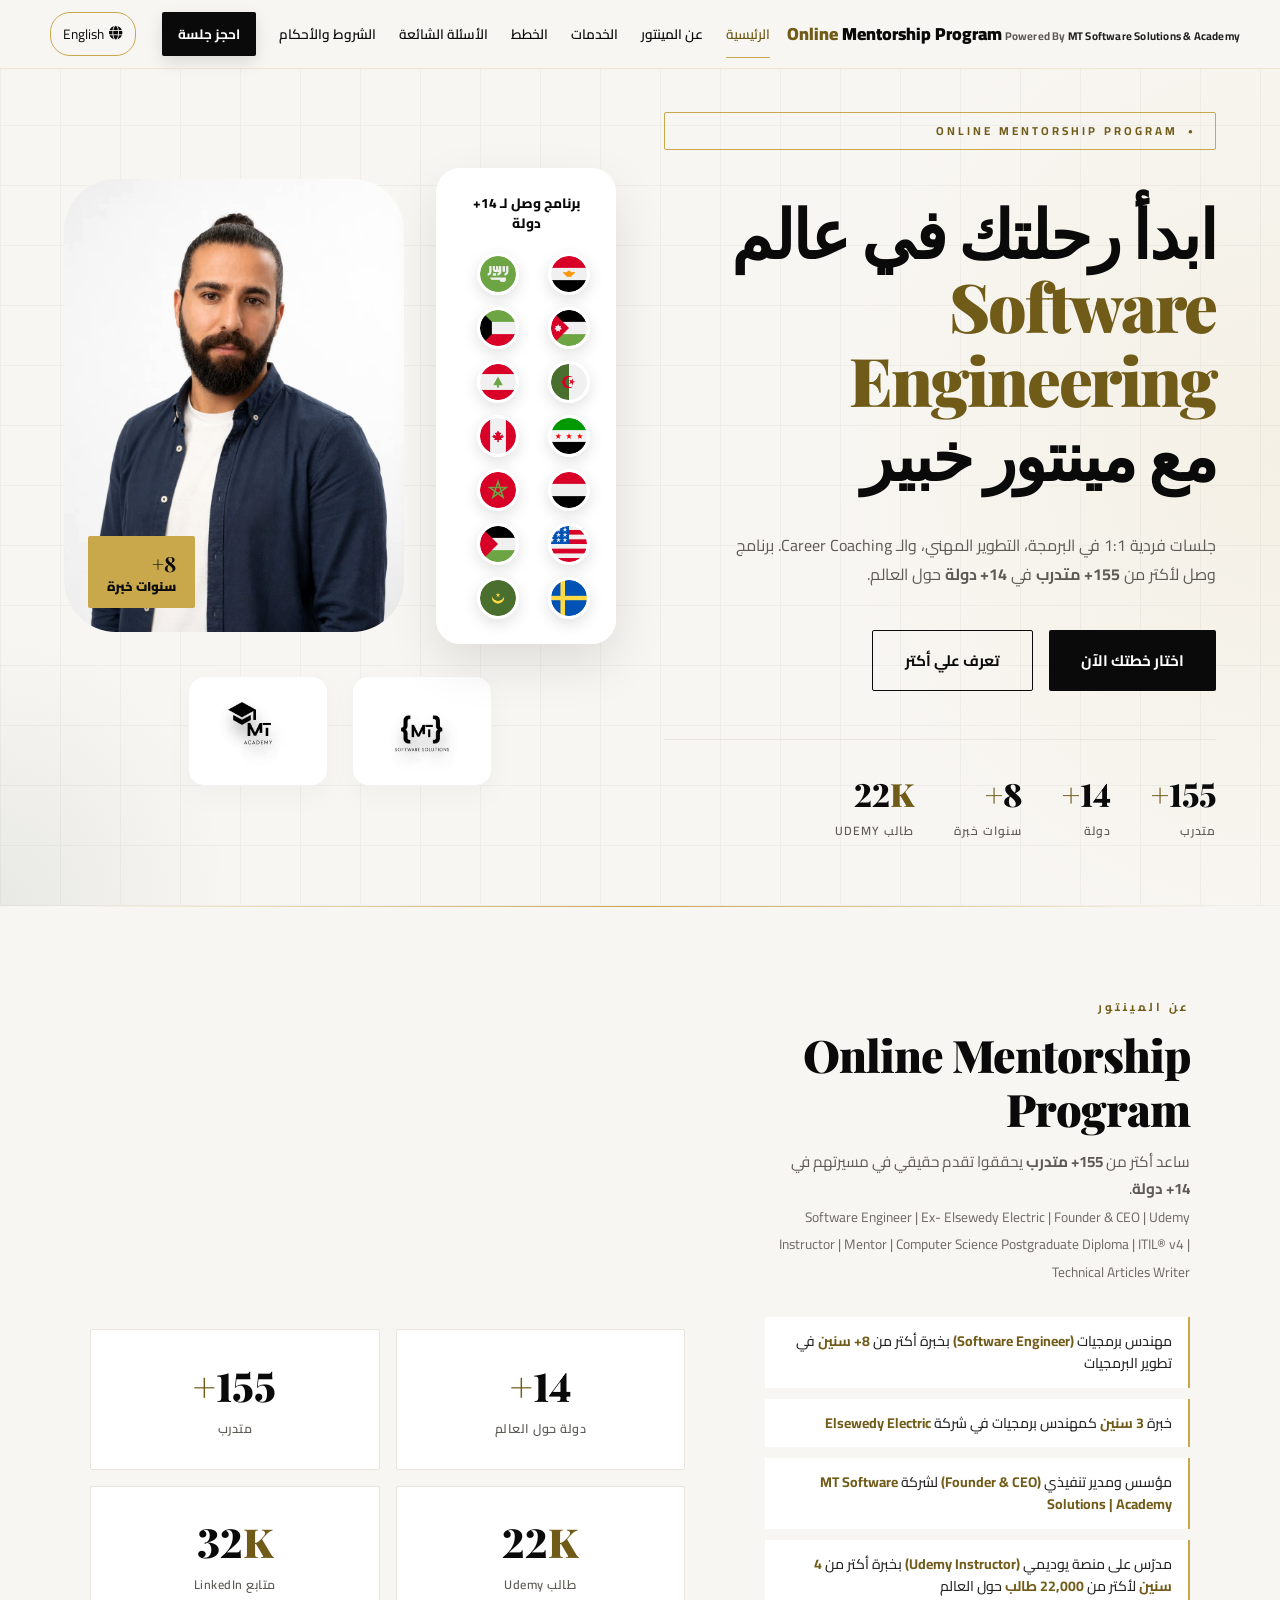
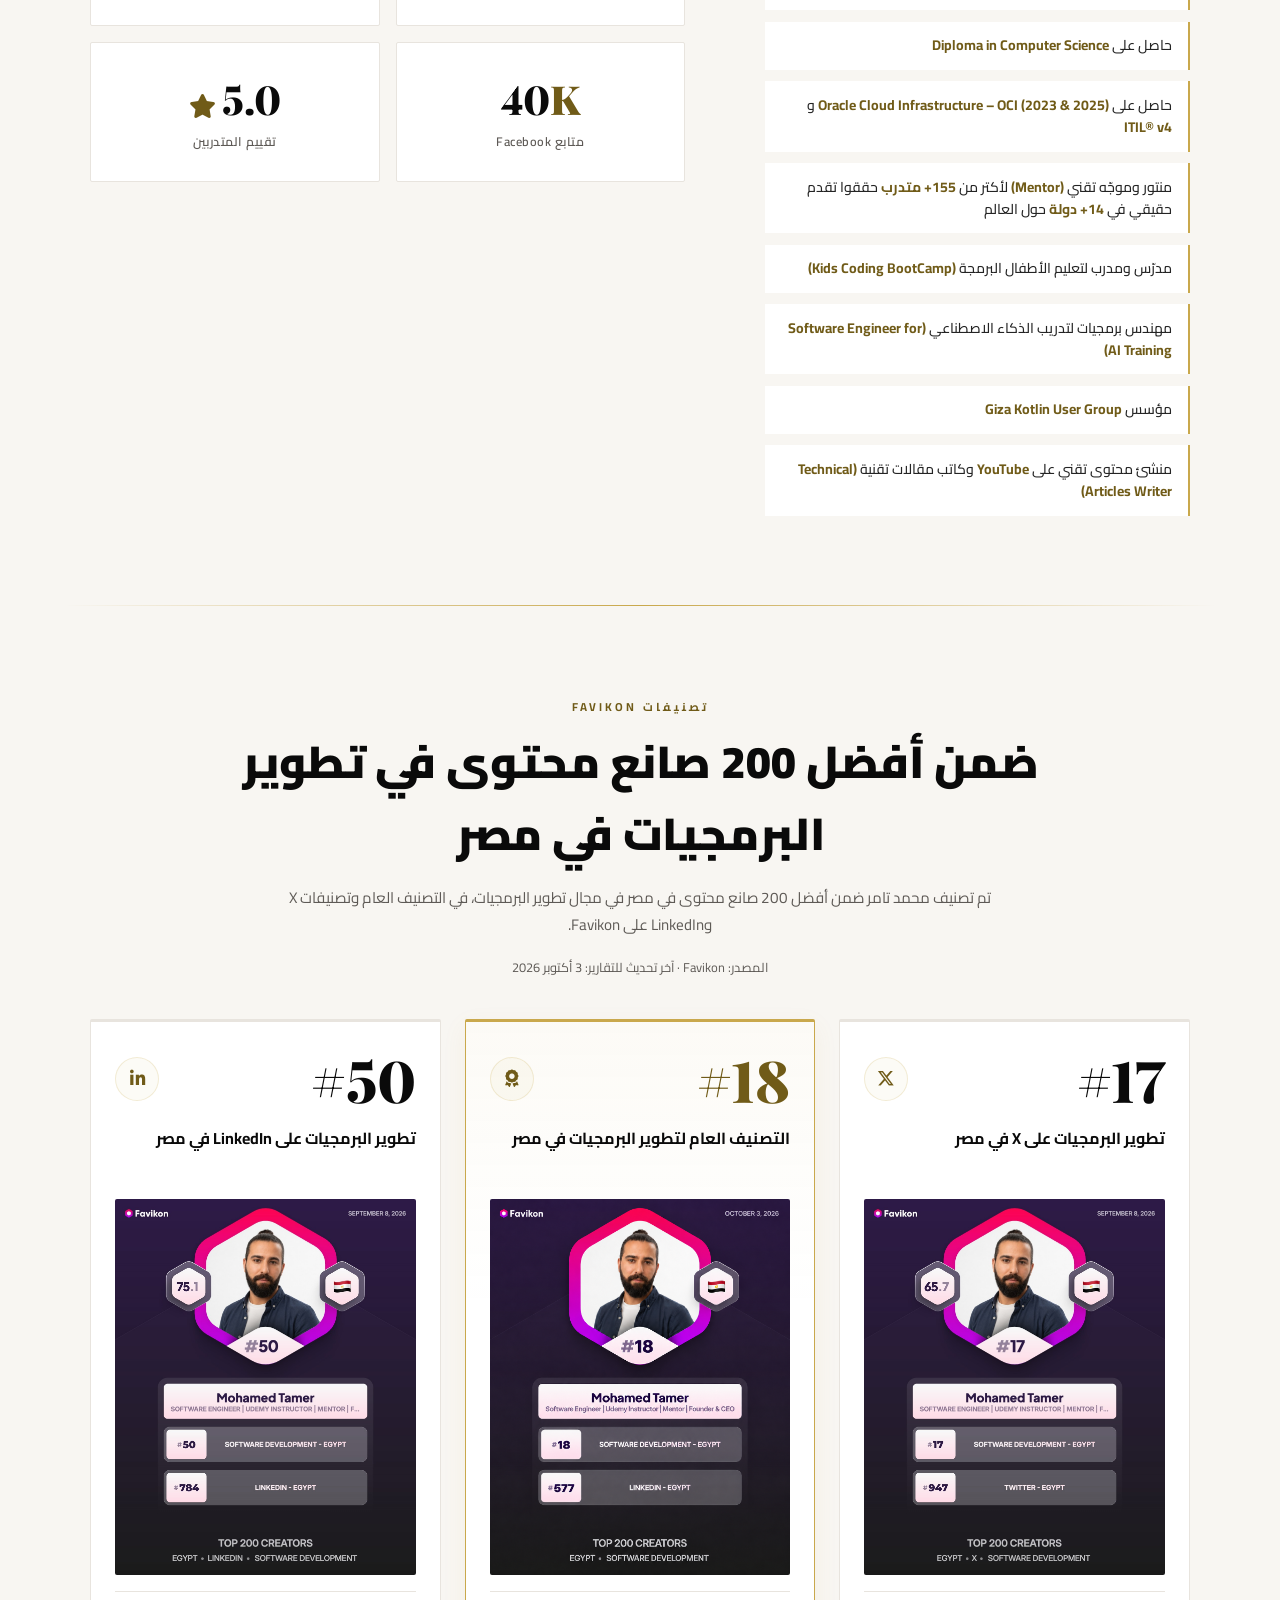
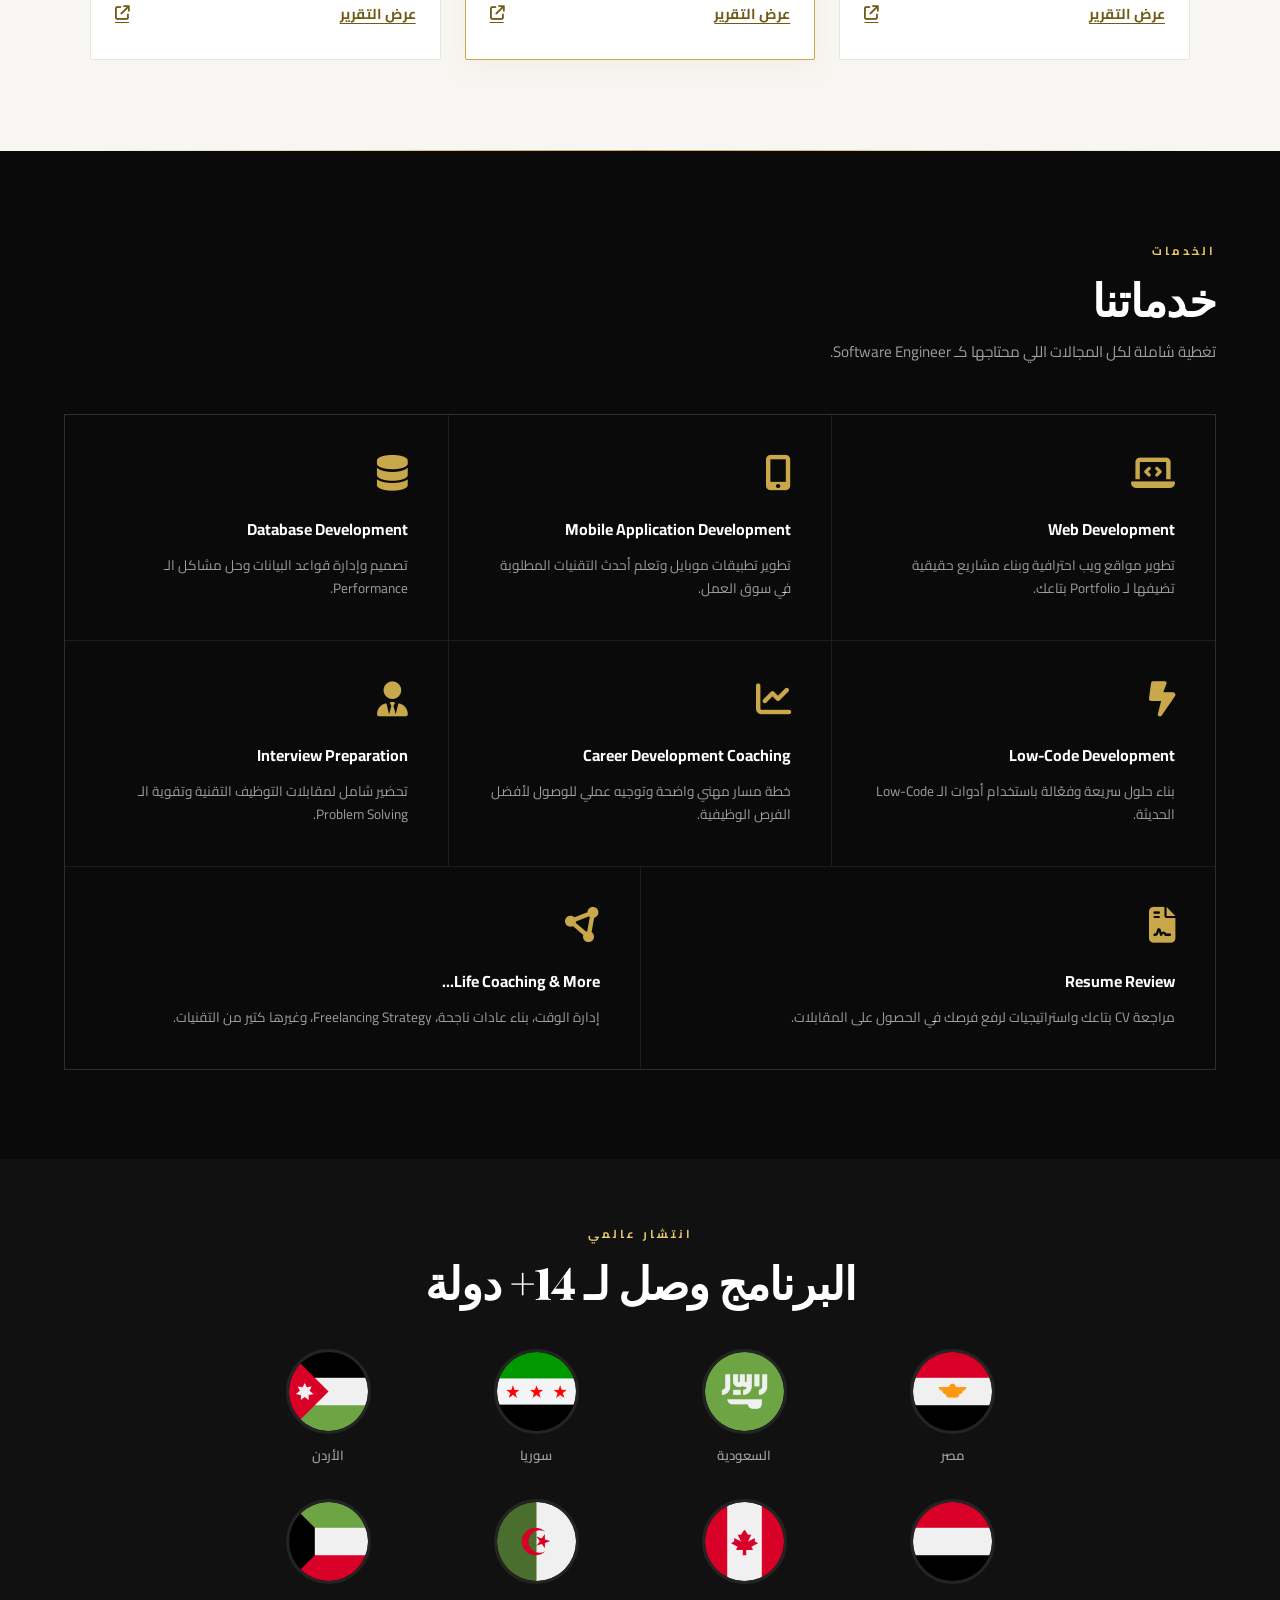
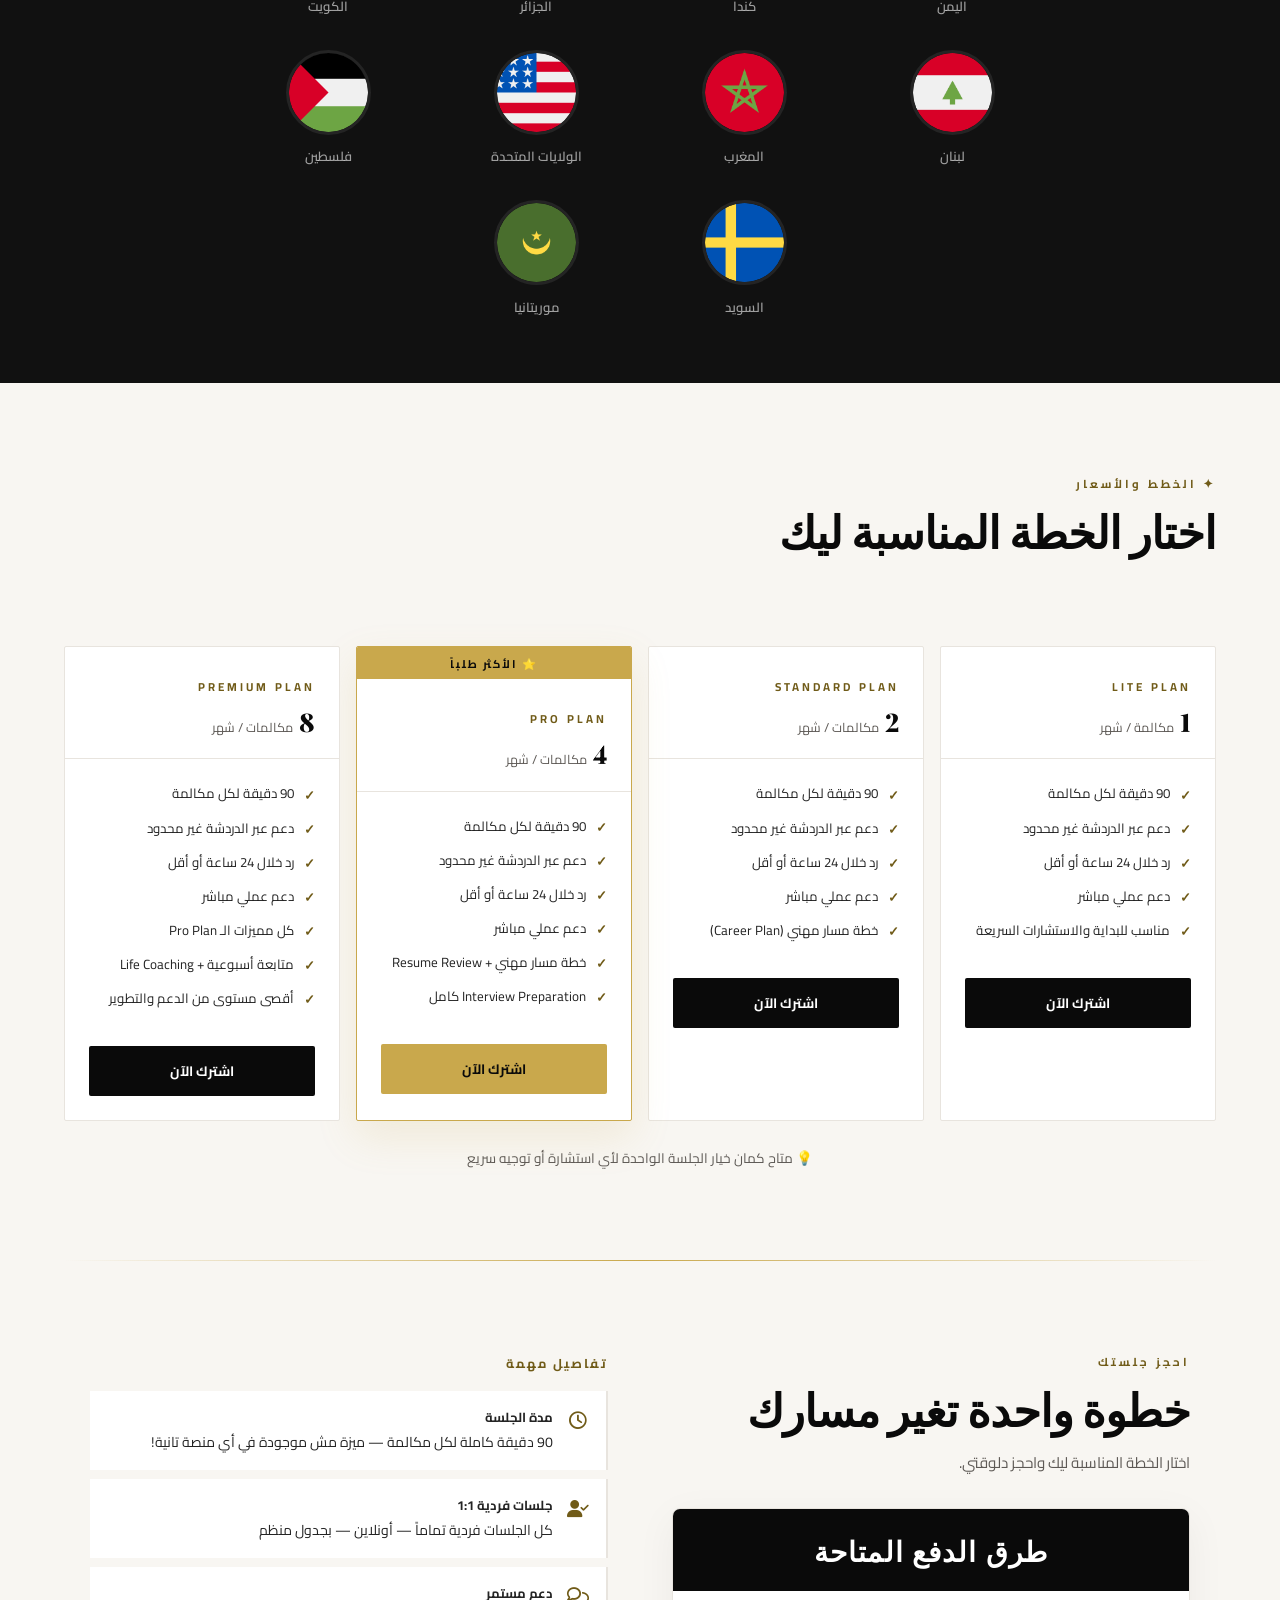
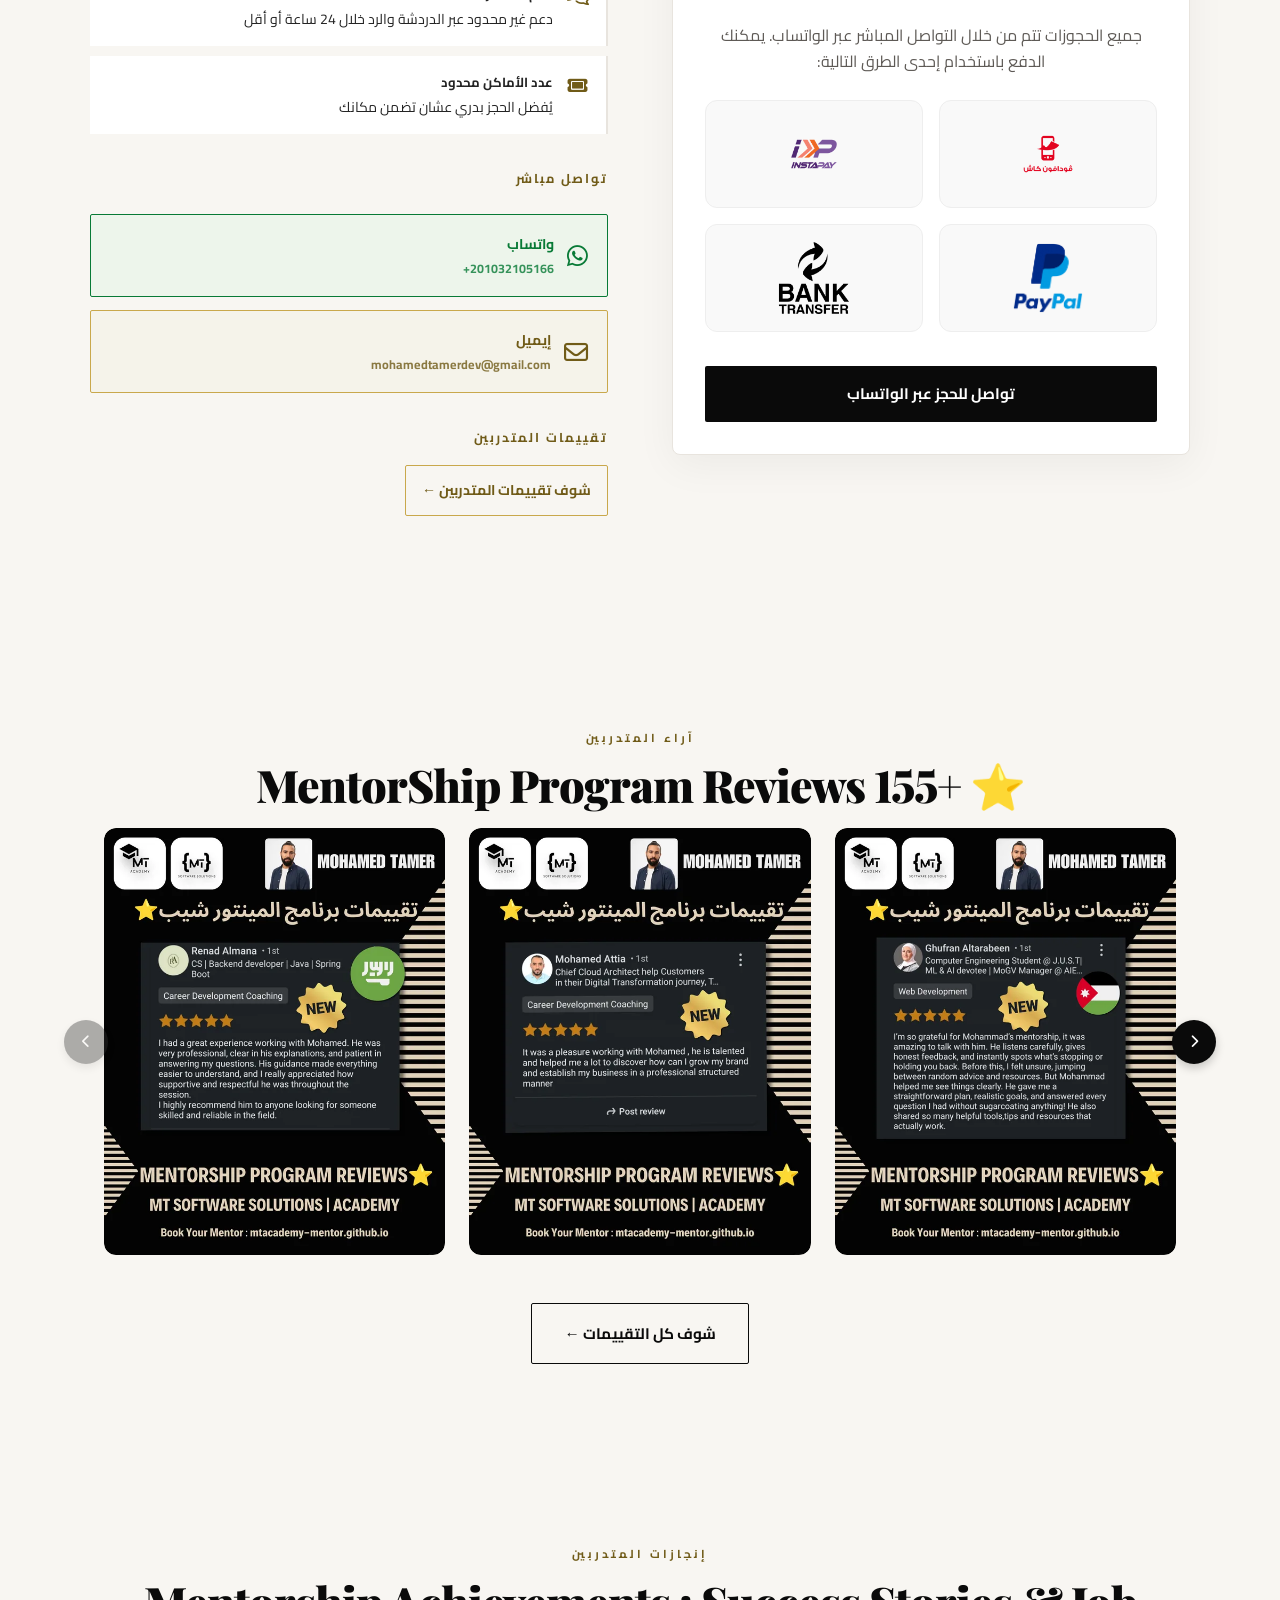
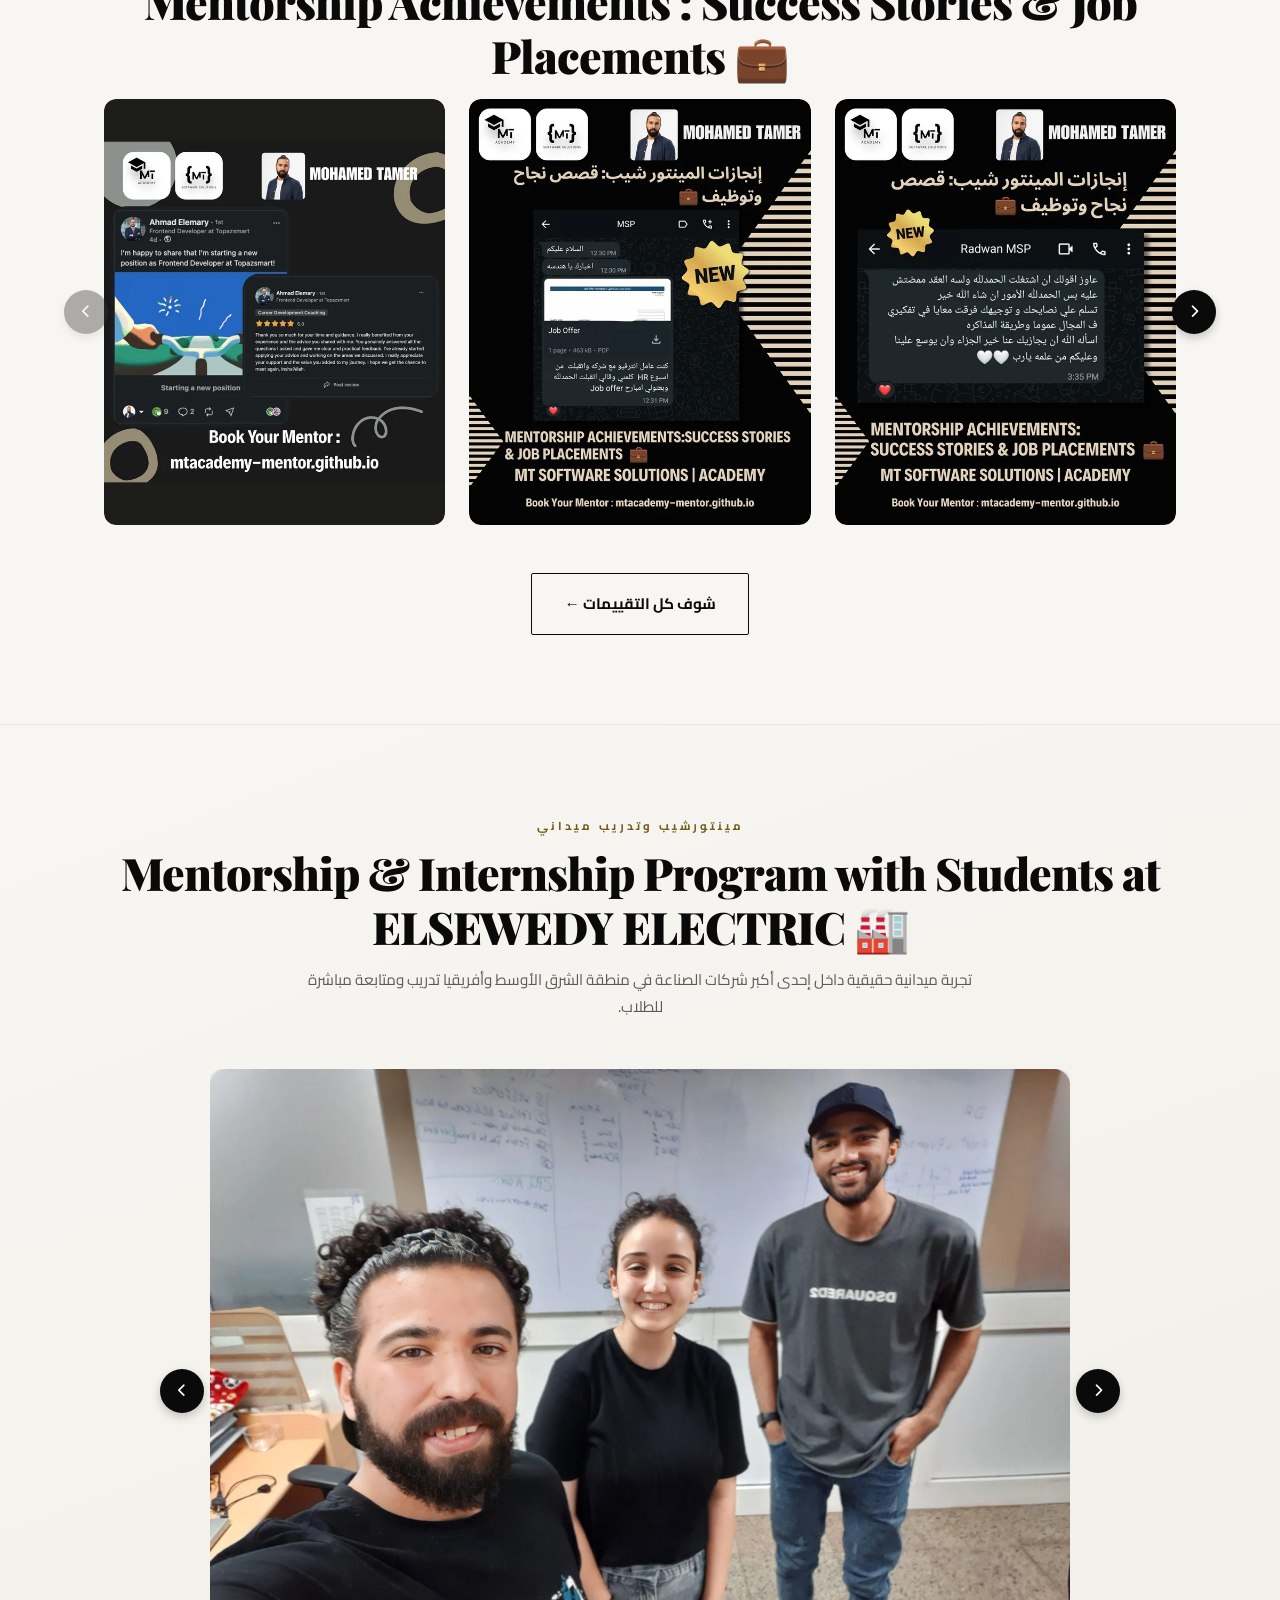
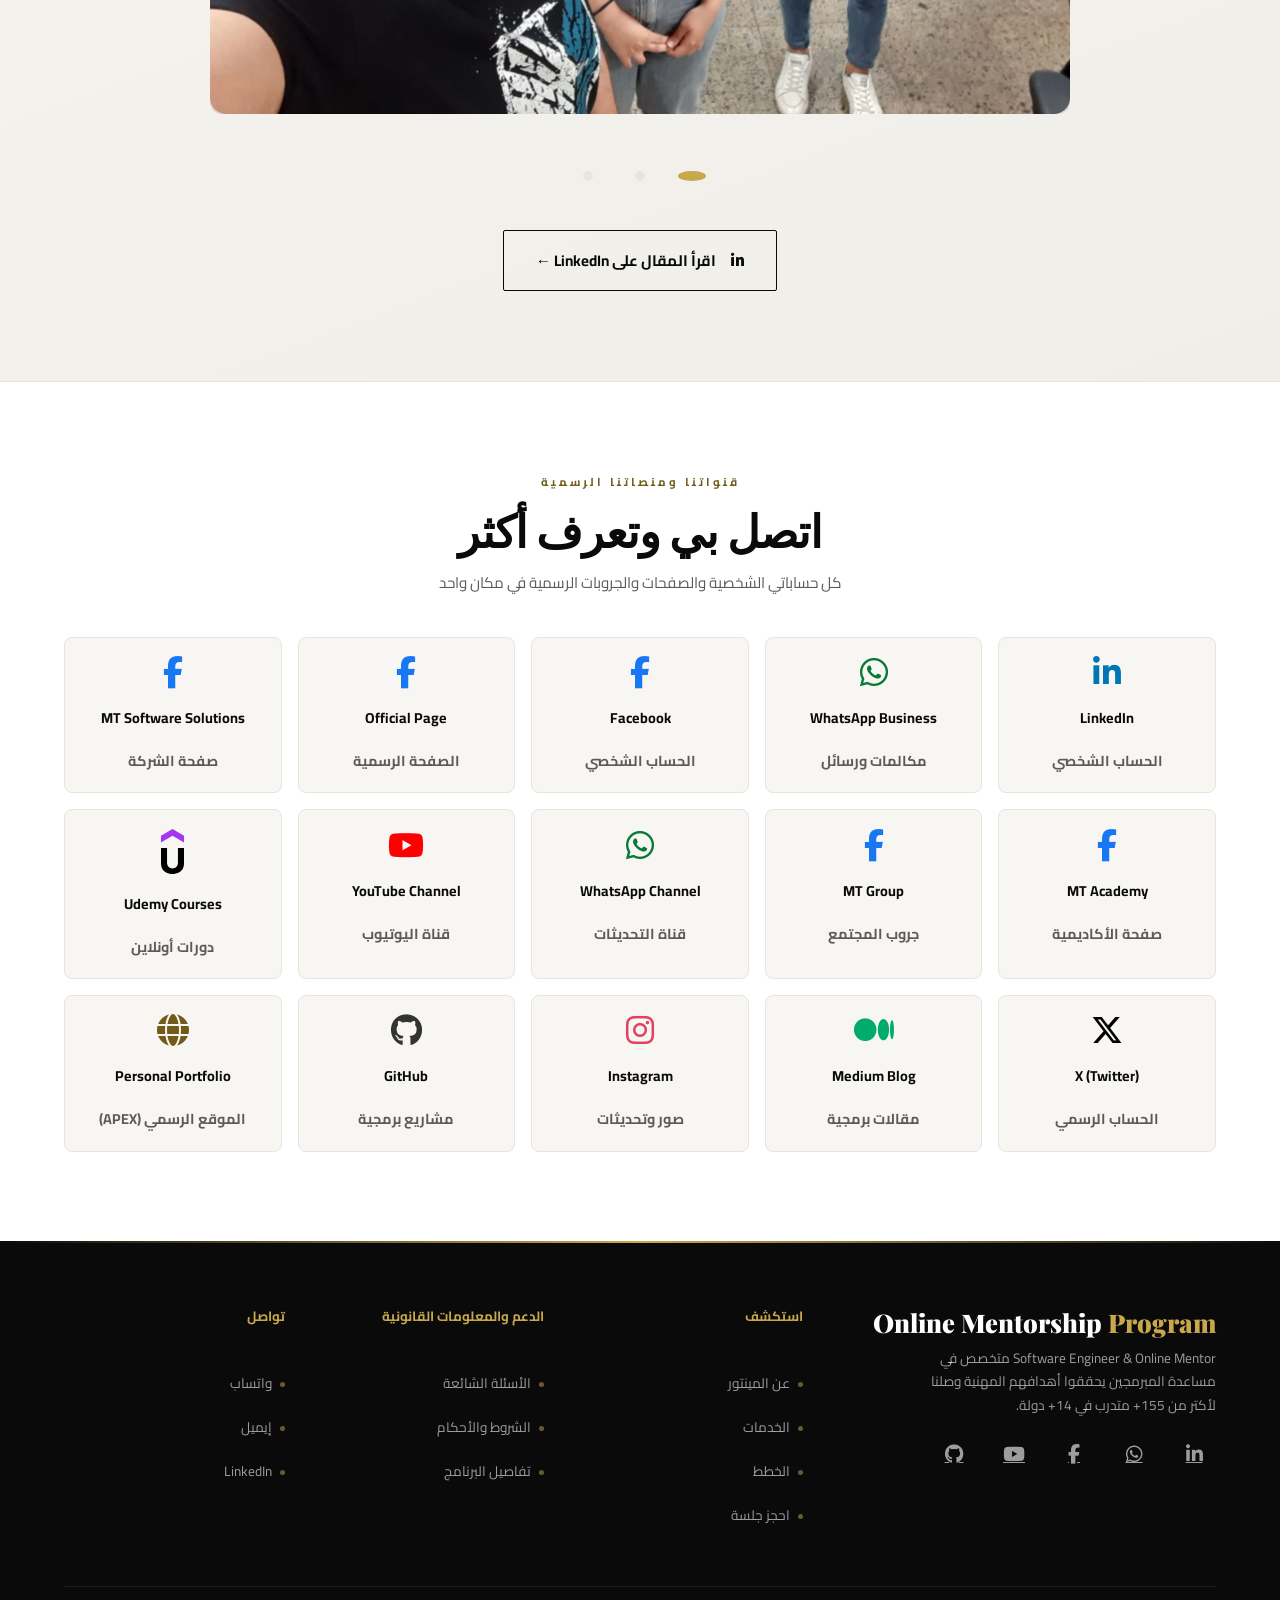
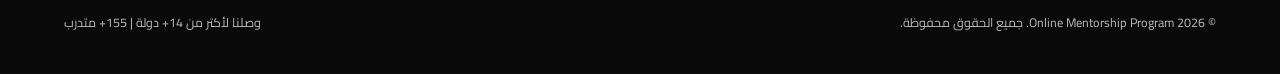
==== commit c7f63cca: "Refresh mentorship galleries and optimize site assets - Update 98 review slides and 4 achievement sl" ====
--- a/index.html
+++ b/index.html
@@ -224,7 +224,7 @@
         </div>
       </div>
       <div class="photo-frame">
-        <img src="assets/images/Mentor.png" alt="م/ محمد تامر - مهندس برمجيات ومينتور"
+        <img src="assets/images/Mentor.webp" alt="م/ محمد تامر - مهندس برمجيات ومينتور"
           data-alt-ar="م/ محمد تامر - مهندس برمجيات ومينتور"
           data-alt-en="Mohamed Tamer - Software Engineer and Mentor" width="948" height="1659"
           fetchpriority="high" decoding="sync">
@@ -436,12 +436,12 @@
           <span class="lang-ar">تطوير البرمجيات على <bdi dir="ltr">X</bdi> في مصر</span>
           <span class="lang-en">Software Development on X in Egypt</span>
         </h3>
-        <img class="favikon-report" src="assets/images/favikon/mohamed-tamer-x-egypt-rank-17.png"
+        <img class="favikon-report" src="assets/images/favikon/mohamed-tamer-x-egypt-rank-17.webp"
           width="1200" height="1500" loading="lazy" decoding="async"
           alt="تقرير Favikon لمحمد تامر: المرتبة 17 في تطوير البرمجيات على X في مصر، بتاريخ 8 سبتمبر 2026"
           data-alt-ar="تقرير Favikon لمحمد تامر: المرتبة 17 في تطوير البرمجيات على X في مصر، بتاريخ 8 سبتمبر 2026"
           data-alt-en="Favikon report for Mohamed Tamer: #17 in Software Development on X in Egypt, September 8, 2026">
-        <a class="favikon-report-link" href="assets/images/favikon/mohamed-tamer-x-egypt-rank-17.png"
+        <a class="favikon-report-link" href="assets/images/favikon/mohamed-tamer-x-egypt-rank-17.webp"
           target="_blank" rel="noopener noreferrer"
           aria-label="عرض التقرير: المرتبة 17 في تطوير البرمجيات على X في مصر (يفتح في علامة تبويب جديدة)"
           data-label-ar="عرض التقرير: المرتبة 17 في تطوير البرمجيات على X في مصر (يفتح في علامة تبويب جديدة)"
@@ -460,12 +460,12 @@
           <span class="lang-ar">التصنيف العام لتطوير البرمجيات في مصر</span>
           <span class="lang-en">Overall Software Development in Egypt</span>
         </h3>
-        <img class="favikon-report" src="assets/images/favikon/mohamed-tamer-overall-egypt-rank-18.png"
+        <img class="favikon-report" src="assets/images/favikon/mohamed-tamer-overall-egypt-rank-18.webp"
           width="1121" height="1403" loading="lazy" decoding="async"
           alt="تقرير Favikon لمحمد تامر: المرتبة 18 ضمن أفضل 200 صانع محتوى في التصنيف العام لتطوير البرمجيات في مصر، بتاريخ 3 أكتوبر 2026"
           data-alt-ar="تقرير Favikon لمحمد تامر: المرتبة 18 ضمن أفضل 200 صانع محتوى في التصنيف العام لتطوير البرمجيات في مصر، بتاريخ 3 أكتوبر 2026"
           data-alt-en="Favikon report for Mohamed Tamer: #18 among the Top 200 overall Software Development creators in Egypt, October 3, 2026">
-        <a class="favikon-report-link" href="assets/images/favikon/mohamed-tamer-overall-egypt-rank-18.png"
+        <a class="favikon-report-link" href="assets/images/favikon/mohamed-tamer-overall-egypt-rank-18.webp"
           target="_blank" rel="noopener noreferrer"
           aria-label="عرض التقرير: المرتبة 18 في التصنيف العام لتطوير البرمجيات في مصر (يفتح في علامة تبويب جديدة)"
           data-label-ar="عرض التقرير: المرتبة 18 في التصنيف العام لتطوير البرمجيات في مصر (يفتح في علامة تبويب جديدة)"
@@ -484,12 +484,12 @@
           <span class="lang-ar">تطوير البرمجيات على <bdi dir="ltr">LinkedIn</bdi> في مصر</span>
           <span class="lang-en">Software Development on LinkedIn in Egypt</span>
         </h3>
-        <img class="favikon-report" src="assets/images/favikon/mohamed-tamer-linkedin-egypt-rank-50.png"
+        <img class="favikon-report" src="assets/images/favikon/mohamed-tamer-linkedin-egypt-rank-50.webp"
           width="1200" height="1500" loading="lazy" decoding="async"
           alt="تقرير Favikon لمحمد تامر: المرتبة 50 في تطوير البرمجيات على LinkedIn في مصر، بتاريخ 8 سبتمبر 2026"
           data-alt-ar="تقرير Favikon لمحمد تامر: المرتبة 50 في تطوير البرمجيات على LinkedIn في مصر، بتاريخ 8 سبتمبر 2026"
           data-alt-en="Favikon report for Mohamed Tamer: #50 in Software Development on LinkedIn in Egypt, September 8, 2026">
-        <a class="favikon-report-link" href="assets/images/favikon/mohamed-tamer-linkedin-egypt-rank-50.png"
+        <a class="favikon-report-link" href="assets/images/favikon/mohamed-tamer-linkedin-egypt-rank-50.webp"
           target="_blank" rel="noopener noreferrer"
           aria-label="عرض التقرير: المرتبة 50 في تطوير البرمجيات على LinkedIn في مصر (يفتح في علامة تبويب جديدة)"
           data-label-ar="عرض التقرير: المرتبة 50 في تطوير البرمجيات على LinkedIn في مصر (يفتح في علامة تبويب جديدة)"
@@ -859,7 +859,7 @@
                   width="512" height="512" class="payment-logo">
               </div>
               <div class="payment-logo-card">
-                <img src="assets/images/payment/paypal.png" alt="PayPal" loading="lazy" decoding="async"
+                <img src="assets/images/payment/paypal.webp" alt="PayPal" loading="lazy" decoding="async"
                   width="593" height="585" class="payment-logo">
               </div>
               <div class="payment-logo-card">
@@ -1058,6 +1058,17 @@
         <div class="review-slide"><img src="assets/images/reviews-640/85.webp" srcset="assets/images/reviews-640/85.webp 640w, assets/images/reviews-960/85.webp 960w" sizes="(max-width: 480px) 82vw, (max-width: 768px) 42vw, 29vw" width="640" height="800" loading="lazy" decoding="async" alt="تقييم متدرب 85"></div>
         <div class="review-slide"><img src="assets/images/reviews-640/86.webp" srcset="assets/images/reviews-640/86.webp 640w, assets/images/reviews-960/86.webp 960w" sizes="(max-width: 480px) 82vw, (max-width: 768px) 42vw, 29vw" width="640" height="800" loading="lazy" decoding="async" alt="تقييم متدرب 86"></div>
         <div class="review-slide"><img src="assets/images/reviews-640/87.webp" srcset="assets/images/reviews-640/87.webp 640w, assets/images/reviews-960/87.webp 960w" sizes="(max-width: 480px) 82vw, (max-width: 768px) 42vw, 29vw" width="640" height="800" loading="lazy" decoding="async" alt="تقييم متدرب 87"></div>
+        <div class="review-slide"><img src="assets/images/reviews-640/88.webp" srcset="assets/images/reviews-640/88.webp 640w, assets/images/reviews-960/88.webp 960w" sizes="(max-width: 480px) 82vw, (max-width: 768px) 42vw, 29vw" width="640" height="800" loading="lazy" decoding="async" alt="تقييم متدرب 88"></div>
+        <div class="review-slide"><img src="assets/images/reviews-640/89.webp" srcset="assets/images/reviews-640/89.webp 640w, assets/images/reviews-960/89.webp 960w" sizes="(max-width: 480px) 82vw, (max-width: 768px) 42vw, 29vw" width="640" height="800" loading="lazy" decoding="async" alt="تقييم متدرب 89"></div>
+        <div class="review-slide"><img src="assets/images/reviews-640/90.webp" srcset="assets/images/reviews-640/90.webp 640w, assets/images/reviews-960/90.webp 960w" sizes="(max-width: 480px) 82vw, (max-width: 768px) 42vw, 29vw" width="640" height="800" loading="lazy" decoding="async" alt="تقييم متدرب 90"></div>
+        <div class="review-slide"><img src="assets/images/reviews-640/91.webp" srcset="assets/images/reviews-640/91.webp 640w, assets/images/reviews-960/91.webp 960w" sizes="(max-width: 480px) 82vw, (max-width: 768px) 42vw, 29vw" width="640" height="800" loading="lazy" decoding="async" alt="تقييم متدرب 91"></div>
+        <div class="review-slide"><img src="assets/images/reviews-640/92.webp" srcset="assets/images/reviews-640/92.webp 640w, assets/images/reviews-960/92.webp 960w" sizes="(max-width: 480px) 82vw, (max-width: 768px) 42vw, 29vw" width="640" height="800" loading="lazy" decoding="async" alt="تقييم متدرب 92"></div>
+        <div class="review-slide"><img src="assets/images/reviews-640/93.webp" srcset="assets/images/reviews-640/93.webp 640w, assets/images/reviews-960/93.webp 960w" sizes="(max-width: 480px) 82vw, (max-width: 768px) 42vw, 29vw" width="640" height="800" loading="lazy" decoding="async" alt="تقييم متدرب 93"></div>
+        <div class="review-slide"><img src="assets/images/reviews-640/94.webp" srcset="assets/images/reviews-640/94.webp 640w, assets/images/reviews-960/94.webp 960w" sizes="(max-width: 480px) 82vw, (max-width: 768px) 42vw, 29vw" width="640" height="800" loading="lazy" decoding="async" alt="تقييم متدرب 94"></div>
+        <div class="review-slide"><img src="assets/images/reviews-640/95.webp" srcset="assets/images/reviews-640/95.webp 640w, assets/images/reviews-960/95.webp 960w" sizes="(max-width: 480px) 82vw, (max-width: 768px) 42vw, 29vw" width="640" height="800" loading="lazy" decoding="async" alt="تقييم متدرب 95"></div>
+        <div class="review-slide"><img src="assets/images/reviews-640/96.webp" srcset="assets/images/reviews-640/96.webp 640w, assets/images/reviews-960/96.webp 960w" sizes="(max-width: 480px) 82vw, (max-width: 768px) 42vw, 29vw" width="640" height="800" loading="lazy" decoding="async" alt="تقييم متدرب 96"></div>
+        <div class="review-slide"><img src="assets/images/reviews-640/97.webp" srcset="assets/images/reviews-640/97.webp 640w, assets/images/reviews-960/97.webp 960w" sizes="(max-width: 480px) 82vw, (max-width: 768px) 42vw, 29vw" width="640" height="800" loading="lazy" decoding="async" alt="تقييم متدرب 97"></div>
+        <div class="review-slide"><img src="assets/images/reviews-640/98.webp" srcset="assets/images/reviews-640/98.webp 640w, assets/images/reviews-960/98.webp 960w" sizes="(max-width: 480px) 82vw, (max-width: 768px) 42vw, 29vw" width="640" height="800" loading="lazy" decoding="async" alt="تقييم متدرب 98"></div>
       </div>
       <button class="slider-btn slider-next" type="button" aria-label="التقييمات التالية"
         data-label-ar="التقييمات التالية" data-label-en="Next reviews"><i class="fa-solid fa-chevron-right" aria-hidden="true"></i></button>
@@ -1088,9 +1099,10 @@
       <button class="slider-btn slider-prev" type="button" aria-label="الإنجازات السابقة"
         data-label-ar="الإنجازات السابقة" data-label-en="Previous achievements"><i class="fa-solid fa-chevron-left" aria-hidden="true"></i></button>
       <div class="reviews-slider center-slider" tabindex="0">
-        <div class="review-slide"><img src="assets/images/Achievements-640/1.jpg" srcset="assets/images/Achievements-640/1.jpg 640w, assets/images/Achievements-960/1.jpg 960w" sizes="(max-width: 480px) 82vw, (max-width: 768px) 42vw, 29vw" width="640" height="800" loading="lazy" decoding="async" alt="إنجاز متدرب 1"></div>
-        <div class="review-slide"><img src="assets/images/Achievements-640/2.jpg" srcset="assets/images/Achievements-640/2.jpg 640w, assets/images/Achievements-960/2.jpg 960w" sizes="(max-width: 480px) 82vw, (max-width: 768px) 42vw, 29vw" width="640" height="800" loading="lazy" decoding="async" alt="إنجاز متدرب 2"></div>
-        <div class="review-slide"><img src="assets/images/Achievements-640/3.jpg" srcset="assets/images/Achievements-640/3.jpg 640w, assets/images/Achievements-960/3.jpg 960w" sizes="(max-width: 480px) 82vw, (max-width: 768px) 42vw, 29vw" width="640" height="800" loading="lazy" decoding="async" alt="إنجاز متدرب 3"></div>
+        <div class="review-slide"><img src="assets/images/Achievements-640/1.webp" srcset="assets/images/Achievements-640/1.webp 640w, assets/images/Achievements-960/1.webp 960w" sizes="(max-width: 480px) 82vw, (max-width: 768px) 42vw, 29vw" width="640" height="800" loading="lazy" decoding="async" alt="إنجاز متدرب 1"></div>
+        <div class="review-slide"><img src="assets/images/Achievements-640/2.webp" srcset="assets/images/Achievements-640/2.webp 640w, assets/images/Achievements-960/2.webp 960w" sizes="(max-width: 480px) 82vw, (max-width: 768px) 42vw, 29vw" width="640" height="800" loading="lazy" decoding="async" alt="إنجاز متدرب 2"></div>
+        <div class="review-slide"><img src="assets/images/Achievements-640/3.webp" srcset="assets/images/Achievements-640/3.webp 640w, assets/images/Achievements-960/3.webp 960w" sizes="(max-width: 480px) 82vw, (max-width: 768px) 42vw, 29vw" width="640" height="800" loading="lazy" decoding="async" alt="إنجاز متدرب 3"></div>
+        <div class="review-slide"><img src="assets/images/Achievements-640/4.webp" srcset="assets/images/Achievements-640/4.webp 640w, assets/images/Achievements-960/4.webp 960w" sizes="(max-width: 480px) 82vw, (max-width: 768px) 42vw, 29vw" width="640" height="800" loading="lazy" decoding="async" alt="إنجاز متدرب 4"></div>
       </div>
       <button class="slider-btn slider-next" type="button" aria-label="الإنجازات التالية"
         data-label-ar="الإنجازات التالية" data-label-en="Next achievements"><i class="fa-solid fa-chevron-right" aria-hidden="true"></i></button>
@@ -1129,15 +1141,15 @@
         data-label-ar="الصورة السابقة" data-label-en="Previous photo"><i class="fa-solid fa-chevron-left" aria-hidden="true"></i></button>
       <div class="reviews-slider elsewedy-slider" id="elsewedy-slider" tabindex="0">
         <div class="review-slide elsewedy-slide">
-          <img src="assets/images/Mentorship&amp;Internship/1.jpg" loading="lazy" decoding="async" width="2048" height="1536"
+          <img src="assets/images/Mentorship&amp;Internship/1.webp" loading="lazy" decoding="async" width="1728" height="1296"
             alt="برنامج التدريب في السويدي إليكتريك - صورة 1">
         </div>
         <div class="review-slide elsewedy-slide">
-          <img src="assets/images/Mentorship&amp;Internship/2.jpg" loading="lazy" decoding="async" width="2048" height="1536"
+          <img src="assets/images/Mentorship&amp;Internship/2.webp" loading="lazy" decoding="async" width="1728" height="1296"
             alt="برنامج التدريب في السويدي إليكتريك - صورة 2">
         </div>
         <div class="review-slide elsewedy-slide">
-          <img src="assets/images/Mentorship&amp;Internship/3.jpg" loading="lazy" decoding="async" width="2048" height="1536"
+          <img src="assets/images/Mentorship&amp;Internship/3.webp" loading="lazy" decoding="async" width="1728" height="1296"
             alt="برنامج التدريب في السويدي إليكتريك - صورة 3">
         </div>
       </div>
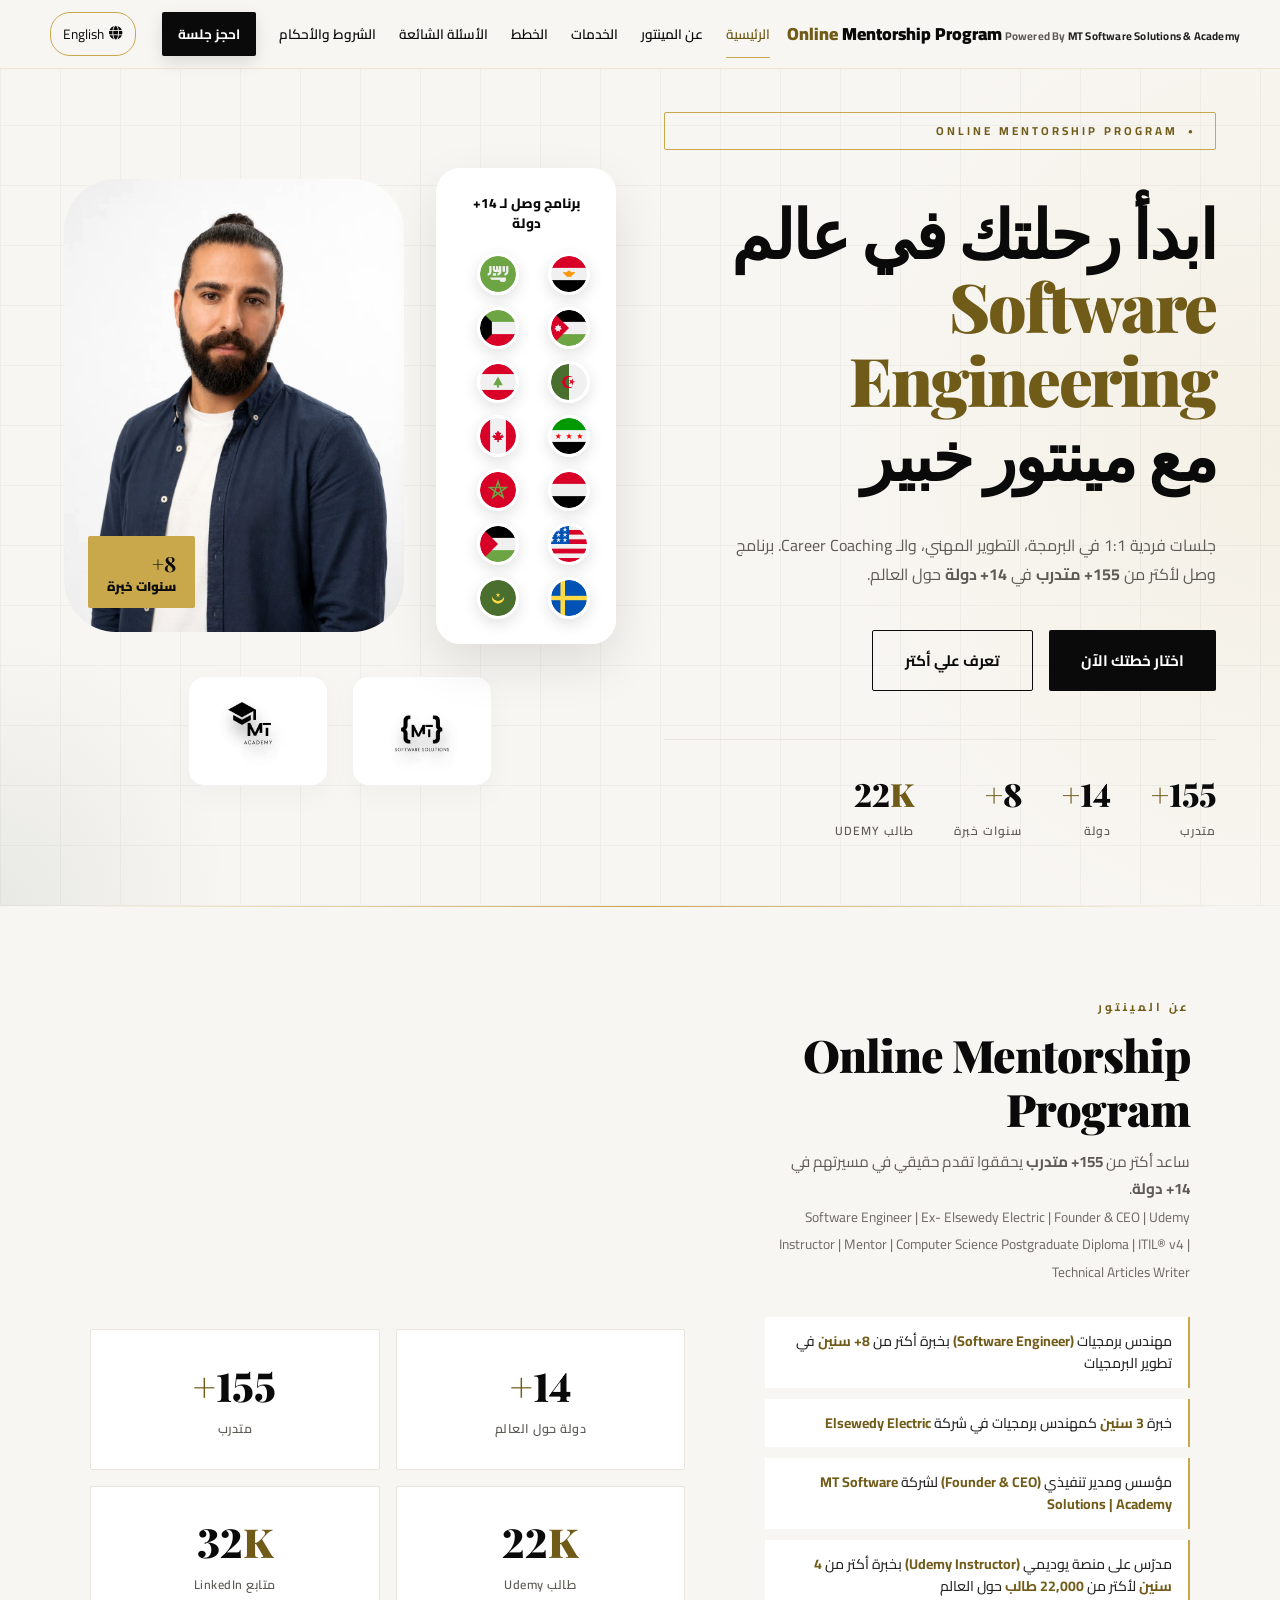
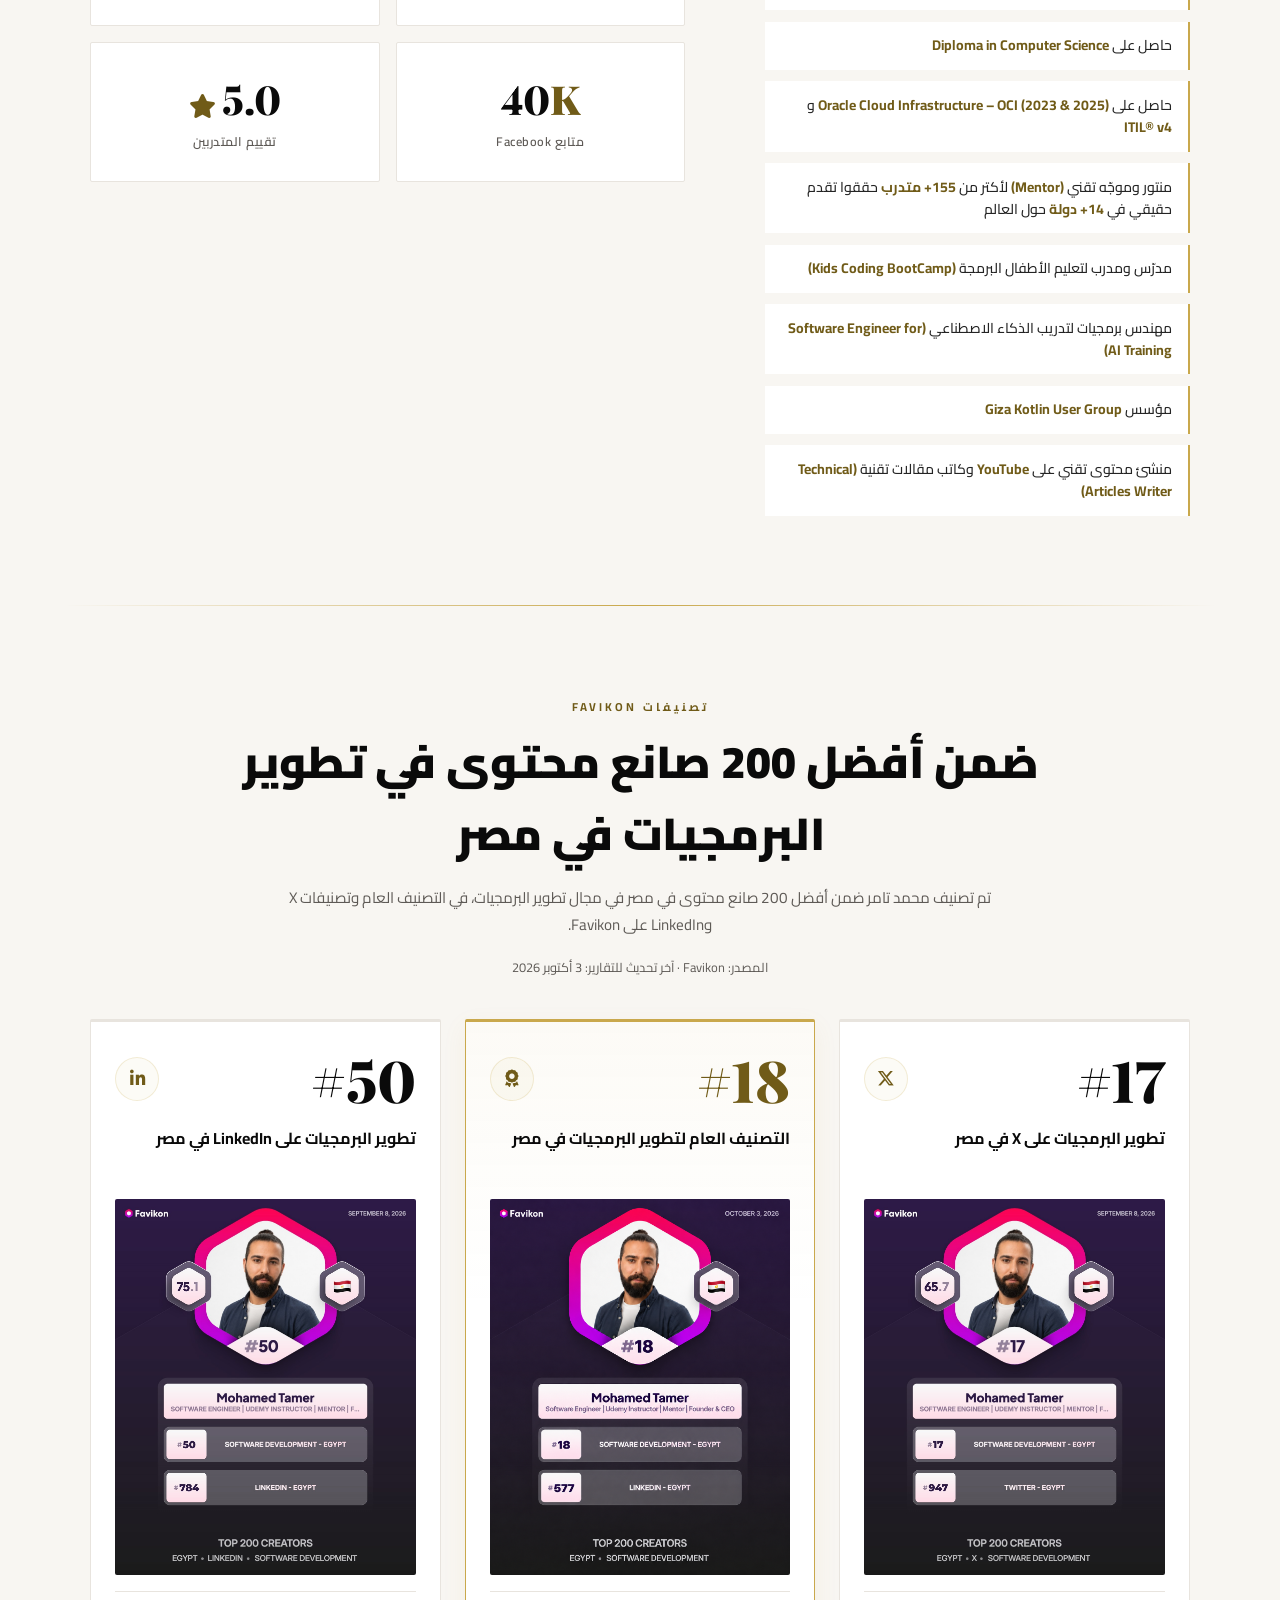
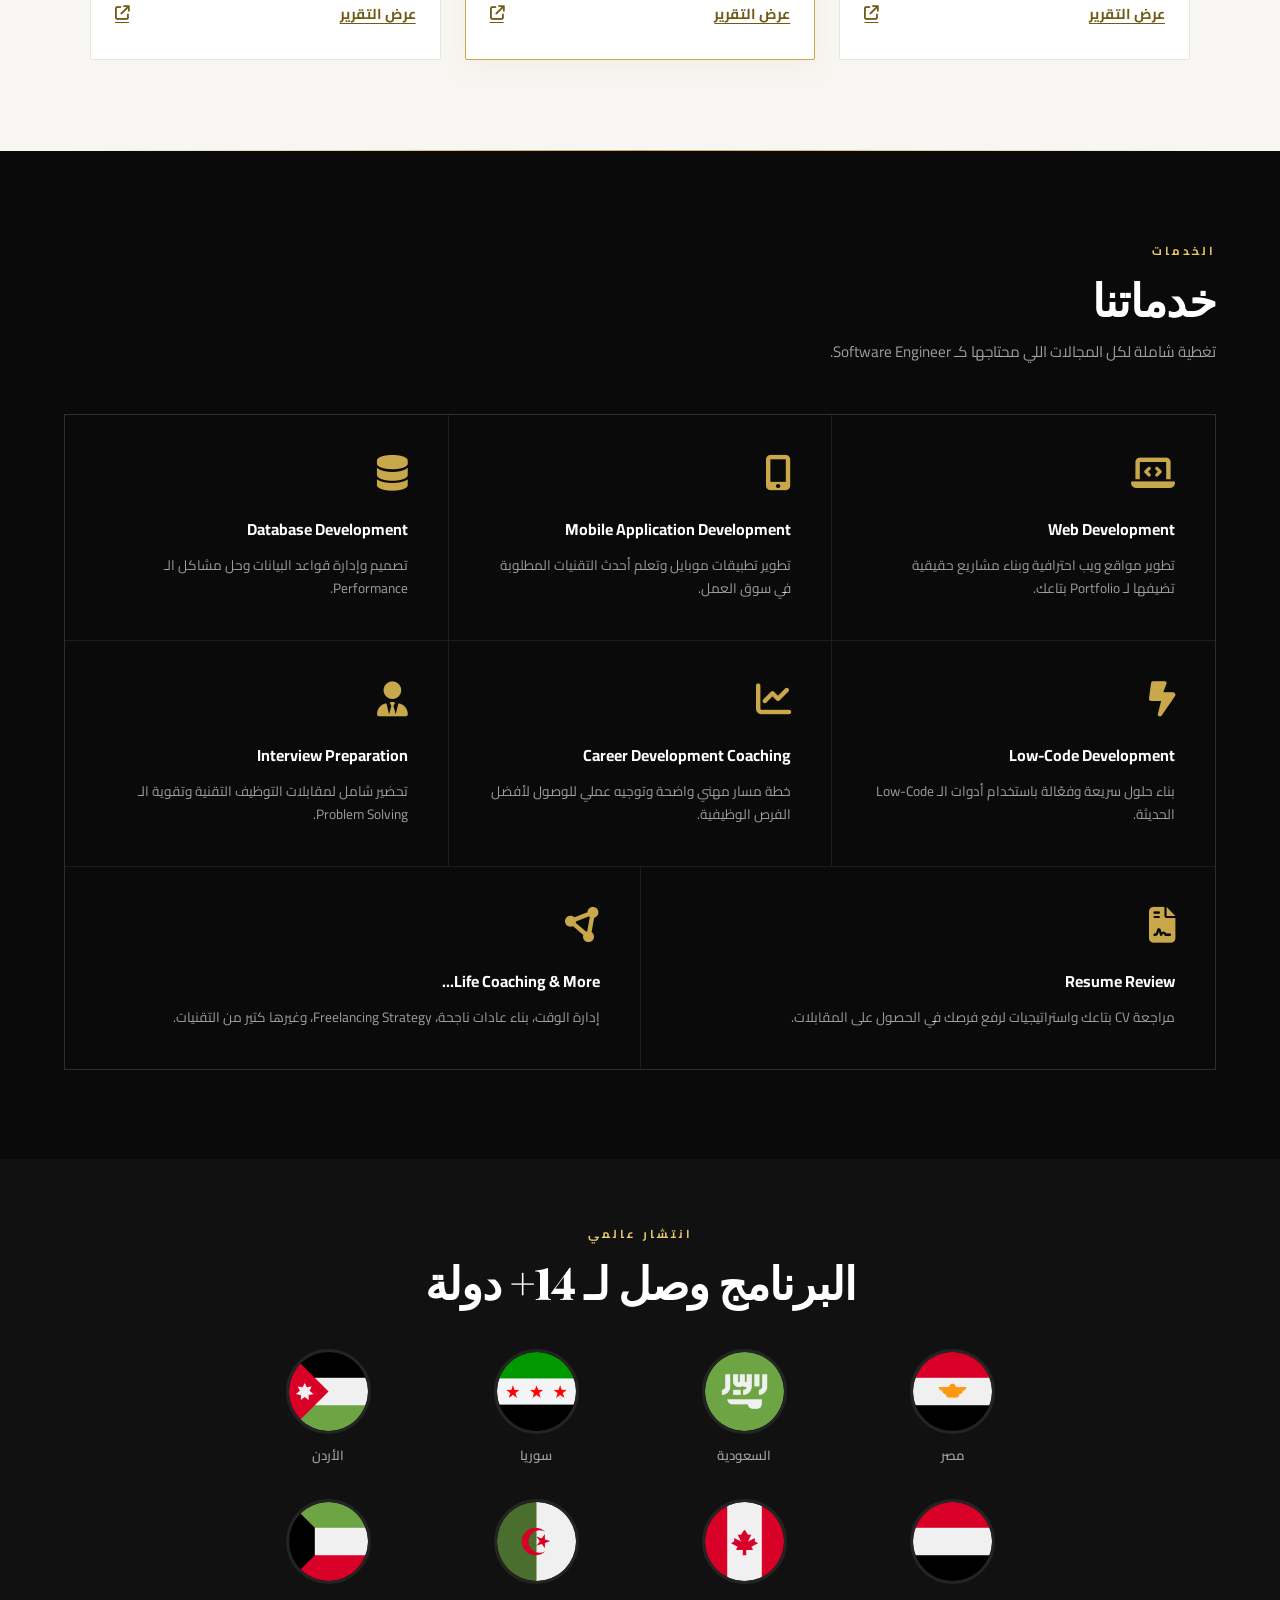
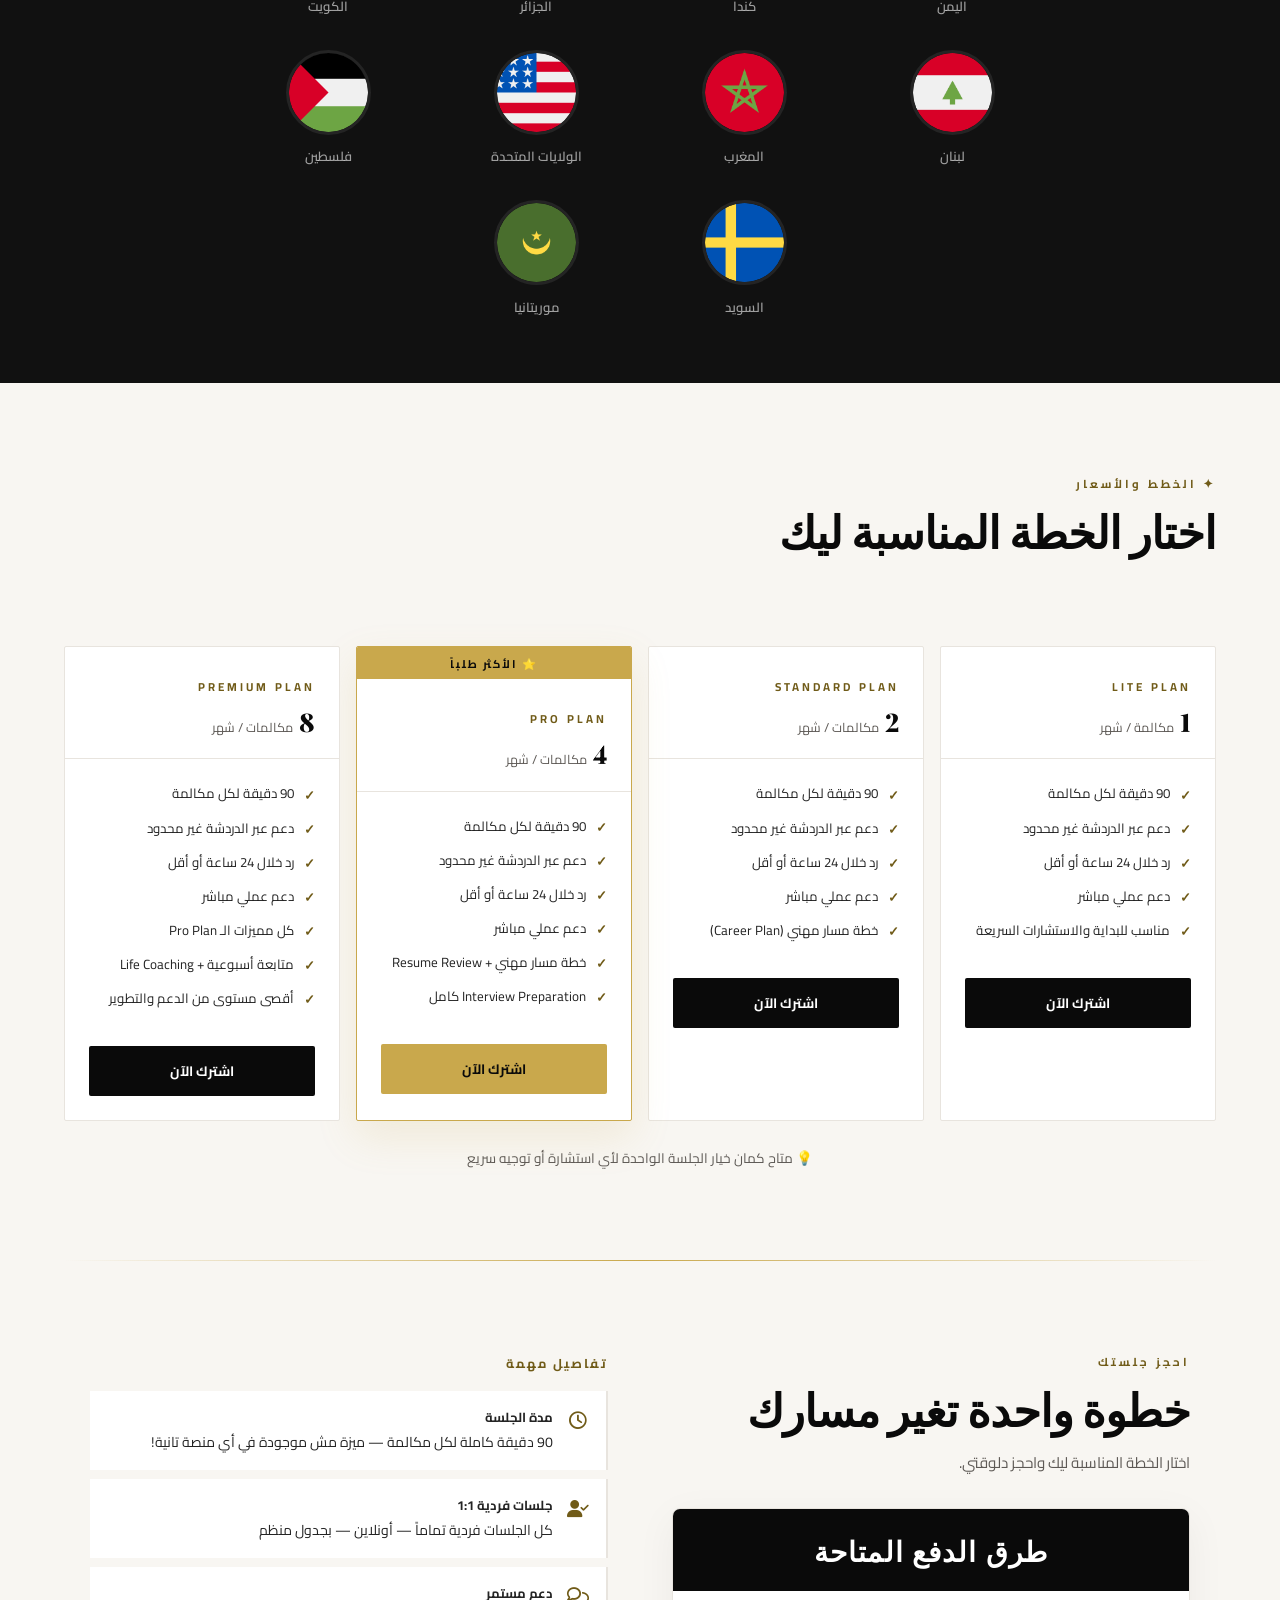
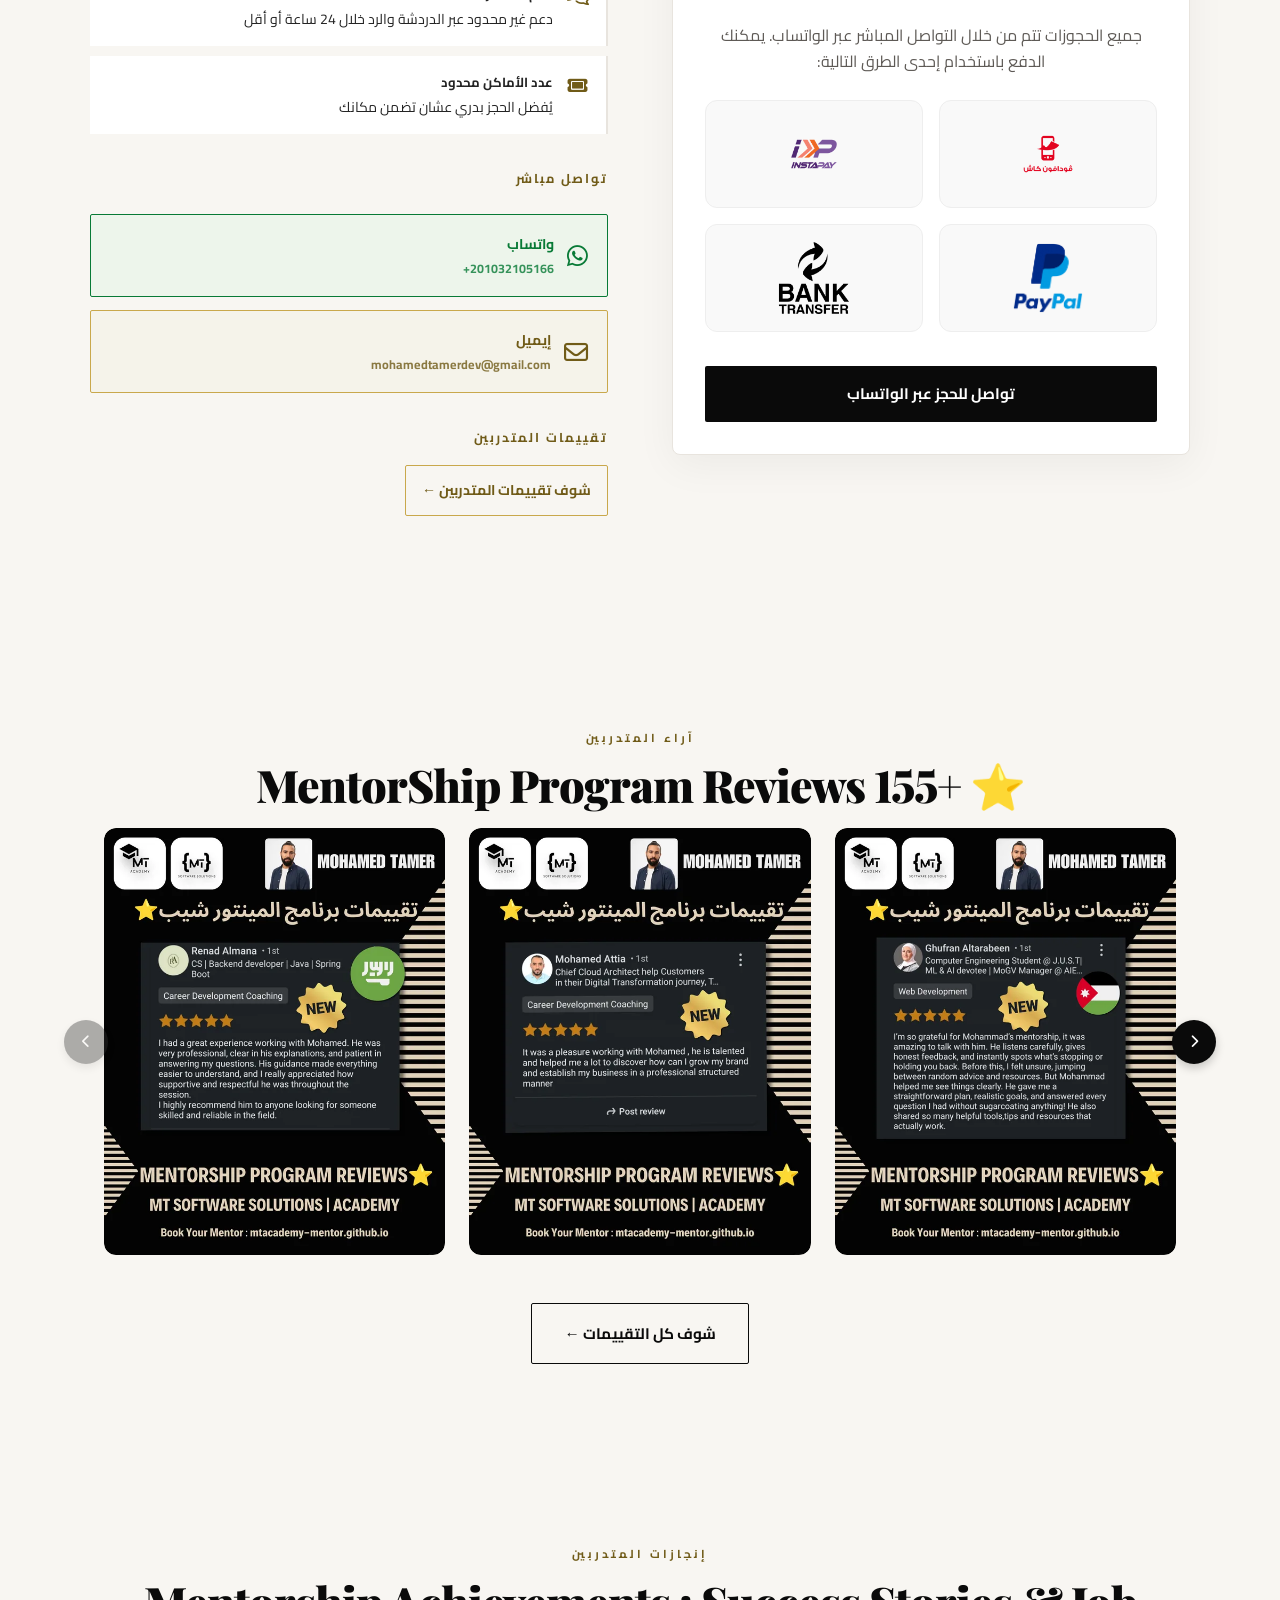
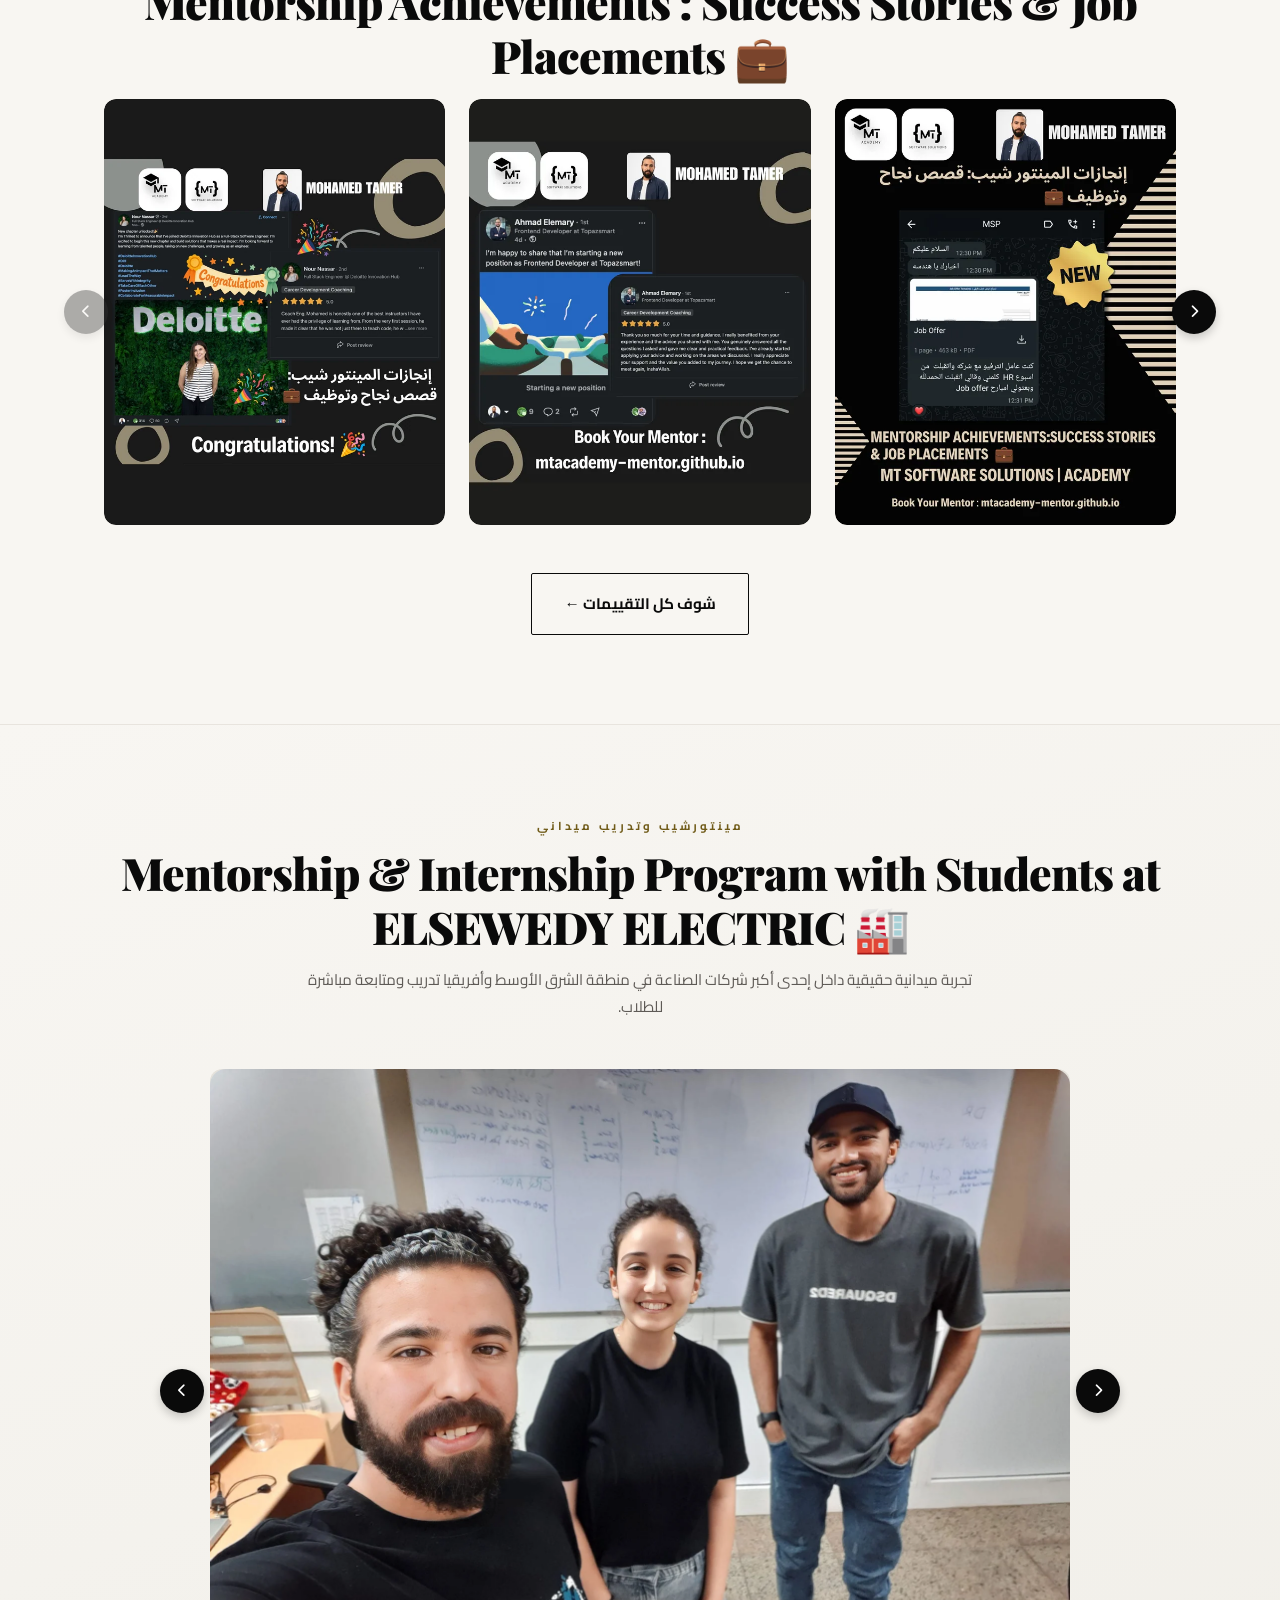
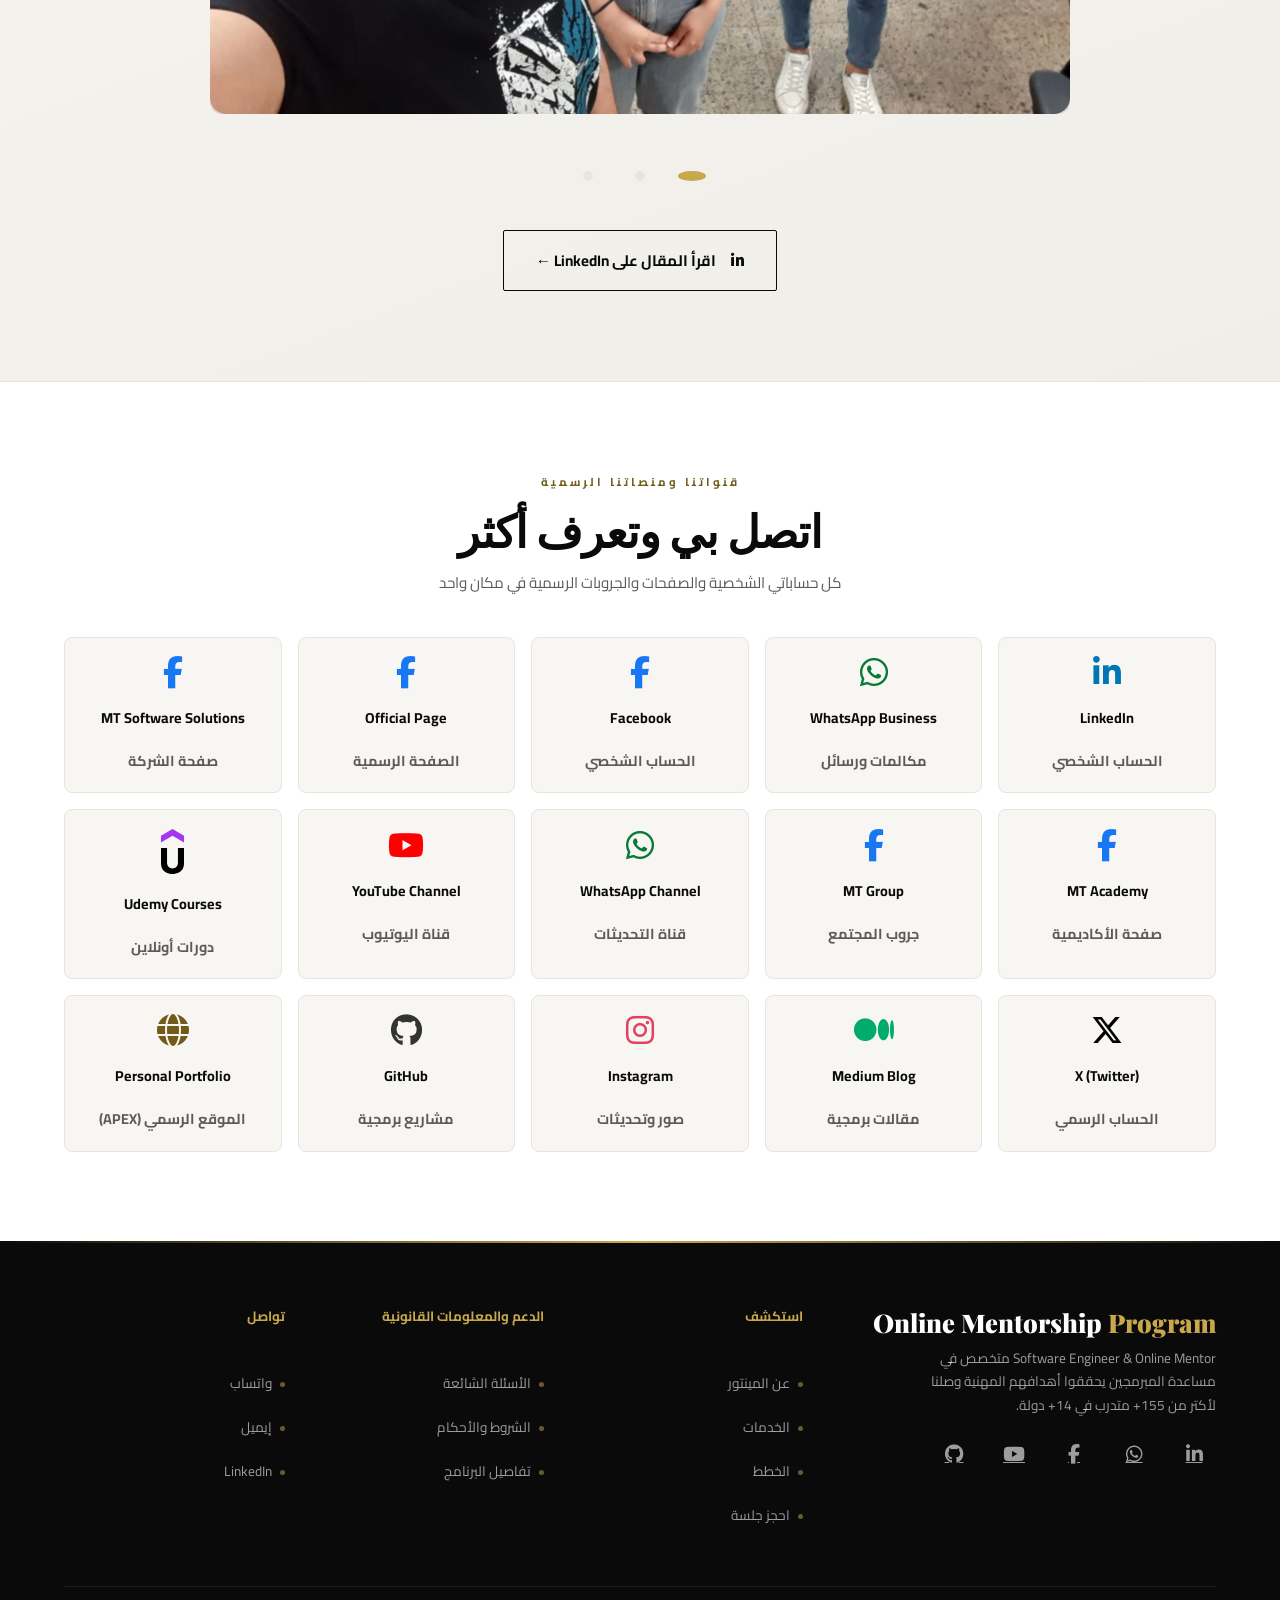
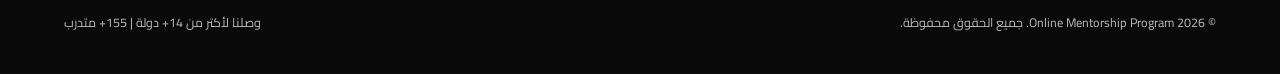
==== commit 61975e68: "Add new artwork to Reviews and Achievements Place the artwork at Review 10 and Achievement 1. Renumb" ====
--- a/index.html
+++ b/index.html
@@ -1069,6 +1069,7 @@
         <div class="review-slide"><img src="assets/images/reviews-640/96.webp" srcset="assets/images/reviews-640/96.webp 640w, assets/images/reviews-960/96.webp 960w" sizes="(max-width: 480px) 82vw, (max-width: 768px) 42vw, 29vw" width="640" height="800" loading="lazy" decoding="async" alt="تقييم متدرب 96"></div>
         <div class="review-slide"><img src="assets/images/reviews-640/97.webp" srcset="assets/images/reviews-640/97.webp 640w, assets/images/reviews-960/97.webp 960w" sizes="(max-width: 480px) 82vw, (max-width: 768px) 42vw, 29vw" width="640" height="800" loading="lazy" decoding="async" alt="تقييم متدرب 97"></div>
         <div class="review-slide"><img src="assets/images/reviews-640/98.webp" srcset="assets/images/reviews-640/98.webp 640w, assets/images/reviews-960/98.webp 960w" sizes="(max-width: 480px) 82vw, (max-width: 768px) 42vw, 29vw" width="640" height="800" loading="lazy" decoding="async" alt="تقييم متدرب 98"></div>
+        <div class="review-slide"><img src="assets/images/reviews-640/99.webp" srcset="assets/images/reviews-640/99.webp 640w, assets/images/reviews-960/99.webp 960w" sizes="(max-width: 480px) 82vw, (max-width: 768px) 42vw, 29vw" width="640" height="800" loading="lazy" decoding="async" alt="تقييم متدرب 99"></div>
       </div>
       <button class="slider-btn slider-next" type="button" aria-label="التقييمات التالية"
         data-label-ar="التقييمات التالية" data-label-en="Next reviews"><i class="fa-solid fa-chevron-right" aria-hidden="true"></i></button>
@@ -1103,6 +1104,7 @@
         <div class="review-slide"><img src="assets/images/Achievements-640/2.webp" srcset="assets/images/Achievements-640/2.webp 640w, assets/images/Achievements-960/2.webp 960w" sizes="(max-width: 480px) 82vw, (max-width: 768px) 42vw, 29vw" width="640" height="800" loading="lazy" decoding="async" alt="إنجاز متدرب 2"></div>
         <div class="review-slide"><img src="assets/images/Achievements-640/3.webp" srcset="assets/images/Achievements-640/3.webp 640w, assets/images/Achievements-960/3.webp 960w" sizes="(max-width: 480px) 82vw, (max-width: 768px) 42vw, 29vw" width="640" height="800" loading="lazy" decoding="async" alt="إنجاز متدرب 3"></div>
         <div class="review-slide"><img src="assets/images/Achievements-640/4.webp" srcset="assets/images/Achievements-640/4.webp 640w, assets/images/Achievements-960/4.webp 960w" sizes="(max-width: 480px) 82vw, (max-width: 768px) 42vw, 29vw" width="640" height="800" loading="lazy" decoding="async" alt="إنجاز متدرب 4"></div>
+        <div class="review-slide"><img src="assets/images/Achievements-640/5.webp" srcset="assets/images/Achievements-640/5.webp 640w, assets/images/Achievements-960/5.webp 960w" sizes="(max-width: 480px) 82vw, (max-width: 768px) 42vw, 29vw" width="640" height="800" loading="lazy" decoding="async" alt="إنجاز متدرب 5"></div>
       </div>
       <button class="slider-btn slider-next" type="button" aria-label="الإنجازات التالية"
         data-label-ar="الإنجازات التالية" data-label-en="Next achievements"><i class="fa-solid fa-chevron-right" aria-hidden="true"></i></button>
